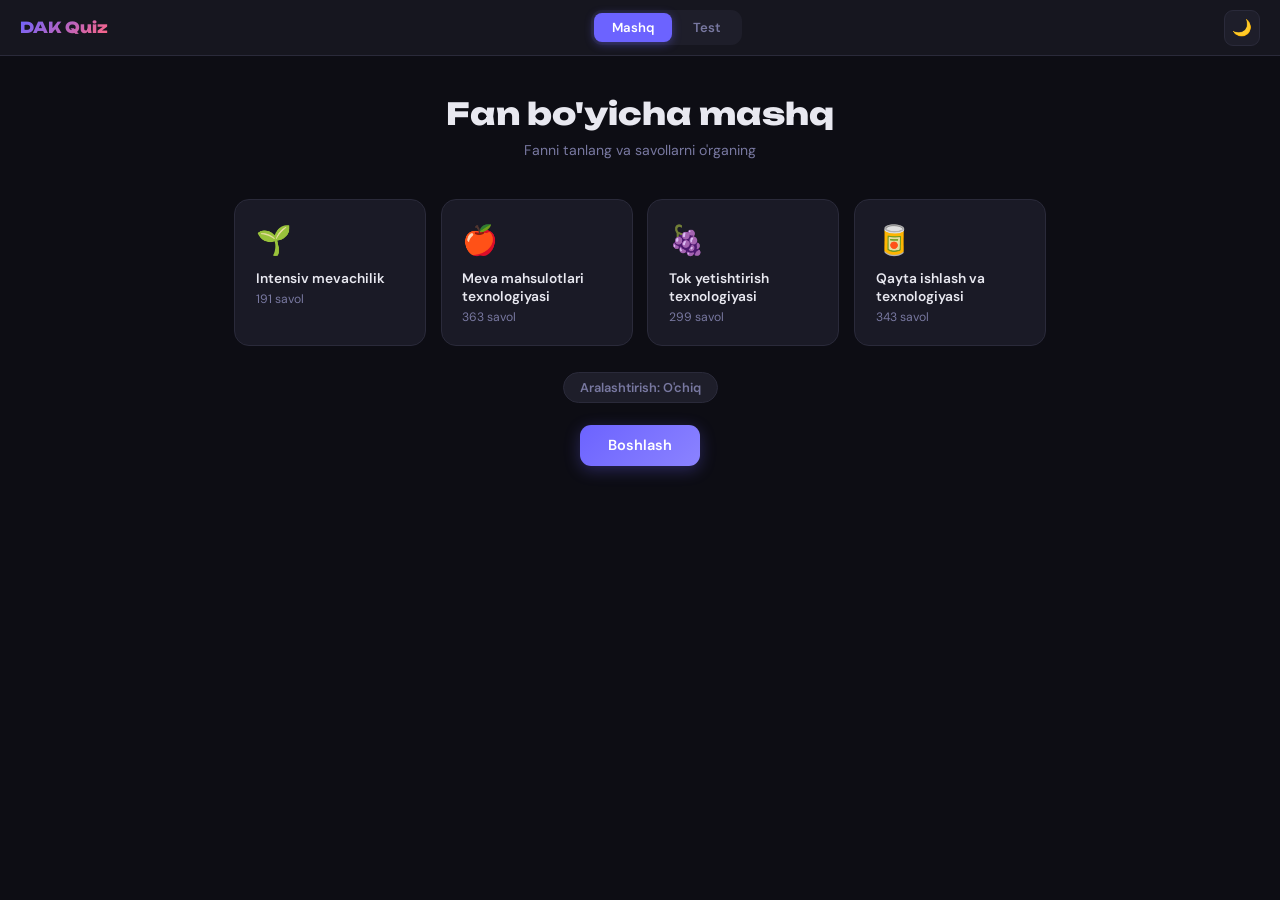
==== index.html @ ea9d5ee0 "rename to index.html" ====
<!DOCTYPE html>
<html lang="uz">
<head>
<meta charset="UTF-8">
<meta name="viewport" content="width=device-width, initial-scale=1.0">
<title>DAK Quiz</title>
<link href="https://fonts.googleapis.com/css2?family=Unbounded:wght@400;600;800&family=DM+Sans:wght@300;400;500;600&display=swap" rel="stylesheet">
<style>
:root{
  --bg:#0d0d14;--surface:#16161f;--s2:#1e1e2a;--brd:#2a2a3a;
  --acc:#6c63ff;--acc2:#ff6584;--grn:#22c55e;--red:#ef4444;
  --txt:#e8e8f0;--mut:#7878a0;--card:#1a1a26;--hov:#22223a;
}
.lm{
  --bg:#f4f4fb;--surface:#fff;--s2:#eeeef8;--brd:#d0d0e8;
  --acc:#5b52e8;--acc2:#e8506d;--grn:#16a34a;--red:#dc2626;
  --txt:#1a1a2e;--mut:#6060a0;--card:#fff;--hov:#ebebf8;
}
*,*::before,*::after{box-sizing:border-box;margin:0;padding:0}
body{font-family:'DM Sans',sans-serif;background:var(--bg);color:var(--txt);min-height:100vh;transition:background .3s,color .3s}
button{cursor:pointer;font-family:'DM Sans',sans-serif}

/* NAV */
.nav{position:fixed;top:0;left:0;right:0;z-index:100;height:56px;display:flex;align-items:center;justify-content:space-between;padding:0 1.25rem;background:var(--surface);border-bottom:1px solid var(--brd)}
.nav-brand{font-family:'Unbounded',sans-serif;font-weight:800;font-size:.95rem;background:linear-gradient(135deg,var(--acc),var(--acc2));-webkit-background-clip:text;-webkit-text-fill-color:transparent;background-clip:text}
.nav-left{display:flex;align-items:center;gap:.75rem}

/* Orqaga tugma */
.back-btn{width:36px;height:36px;border:1px solid var(--brd);border-radius:9px;background:var(--s2);color:var(--txt);font-size:1.1rem;display:flex;align-items:center;justify-content:center;transition:all .2s;flex-shrink:0}
.back-btn:hover{background:var(--hov);border-color:var(--acc);color:var(--acc)}
#back-btn[style*="none"]{display:none!important}

.nav-tabs{display:flex;gap:3px;background:var(--s2);border-radius:11px;padding:3px}
.nt{padding:6px 18px;border:none;border-radius:8px;font-size:.82rem;font-weight:600;background:transparent;color:var(--mut);transition:all .2s}
.nt.on{background:var(--acc);color:#fff;box-shadow:0 2px 10px rgba(108,99,255,.4)}
.nt:not(.on):hover{background:var(--hov);color:var(--txt)}
.tbtn{width:36px;height:36px;border:1px solid var(--brd);border-radius:9px;background:var(--s2);font-size:1rem;display:flex;align-items:center;justify-content:center;transition:all .2s;color:var(--txt)}
.tbtn:hover{background:var(--hov)}

/* PAGES */
.main{padding-top:56px}
.pg{display:none}
.pg.on{display:block}

/* WRAPPER */
.wrap{max-width:860px;margin:0 auto;padding:2.5rem 1.5rem}
.wrap-q{max-width:700px;margin:0 auto;padding:1.5rem}

/* HEADER */
.hdr{text-align:center;margin-bottom:2.5rem;animation:fadeUp .4s ease}
.hdr h1{font-family:'Unbounded',sans-serif;font-size:clamp(1.3rem,3.5vw,1.9rem);font-weight:800;margin-bottom:.55rem;line-height:1.2}
.hdr p{color:var(--mut);font-size:.88rem}

/* SUBJECT GRID */
.sgrid{display:grid;grid-template-columns:repeat(auto-fill,minmax(185px,1fr));gap:.9rem;margin-bottom:1.6rem}
.scard{background:var(--card);border:1.5px solid var(--brd);border-radius:15px;padding:1.3rem;text-align:left;transition:all .25s;position:relative;overflow:hidden}
.scard::before{content:'';position:absolute;top:0;left:0;right:0;height:3px;background:linear-gradient(90deg,var(--acc),var(--acc2));opacity:0;transition:opacity .25s}
.scard:hover{border-color:var(--acc);transform:translateY(-2px);box-shadow:0 6px 24px rgba(108,99,255,.14)}
.scard:hover::before,.scard.sel::before{opacity:1}
.scard.sel{border-color:var(--acc);background:var(--hov)}
.si{font-size:1.8rem;margin-bottom:.6rem}
.sn{font-weight:600;font-size:.86rem;margin-bottom:.25rem}
.sc{color:var(--mut);font-size:.76rem}

/* SHUFFLE */
.shuf-row{display:flex;justify-content:center;margin-bottom:1.4rem}
.shuf{display:flex;align-items:center;gap:.45rem;padding:6px 16px;border:1.5px solid var(--brd);border-radius:30px;background:var(--s2);font-size:.8rem;font-weight:600;color:var(--mut);transition:all .2s}
.shuf.on{border-color:var(--acc);color:var(--acc);background:rgba(108,99,255,.1)}
.shuf:hover{border-color:var(--acc);color:var(--acc)}

/* PROGRESS */
.qtop{display:flex;align-items:center;justify-content:space-between;margin-bottom:1.1rem;gap:.5rem}
.stag{font-size:.71rem;font-weight:700;letter-spacing:.04em;padding:3px 11px;border-radius:20px;background:var(--s2);color:var(--acc);border:1px solid var(--brd)}
.ptxt{color:var(--mut);font-size:.8rem;font-weight:500}
.pbar{height:5px;background:var(--s2);border-radius:3px;margin-bottom:1.4rem;overflow:hidden}
.pbar-f{height:100%;border-radius:3px;background:linear-gradient(90deg,var(--acc),var(--acc2));transition:width .4s cubic-bezier(.4,0,.2,1)}

/* QUESTION */
.qcard{background:var(--card);border:1px solid var(--brd);border-radius:16px;padding:1.6rem;margin-bottom:1rem;animation:fadeUp .3s ease}
.qnum{font-size:.7rem;font-weight:700;letter-spacing:.08em;text-transform:uppercase;color:var(--acc);margin-bottom:.55rem}
.qtxt{font-size:.97rem;font-weight:500;line-height:1.65;color:var(--txt)}

/* OPTIONS */
.opts{display:flex;flex-direction:column;gap:.55rem}
.opt{display:flex;align-items:flex-start;gap:.75rem;padding:.85rem 1rem;border:1.5px solid var(--brd);border-radius:12px;background:var(--s2);text-align:left;font-size:.88rem;color:var(--txt);line-height:1.5;transition:all .18s;width:100%}
.opt:hover:not(.done){border-color:var(--acc);background:var(--hov)}
.olet{min-width:25px;height:25px;border-radius:6px;background:var(--brd);color:var(--mut);font-size:.74rem;font-weight:700;display:flex;align-items:center;justify-content:center;flex-shrink:0;margin-top:1px;transition:all .18s}
.opt:hover:not(.done) .olet{background:var(--acc);color:#fff}
.opt.cor{border-color:var(--grn);background:rgba(34,197,94,.1)}
.opt.cor .olet{background:var(--grn);color:#fff}
.opt.wrn{border-color:var(--red);background:rgba(239,68,68,.08)}
.opt.wrn .olet{background:var(--red);color:#fff}
.opt.done{cursor:default}

/* FEEDBACK */
.fb{display:none;padding:.75rem 1rem;border-radius:10px;font-size:.85rem;font-weight:500;align-items:center;gap:.45rem;margin-top:.8rem;animation:fadeUp .3s ease}
.fb.show{display:flex}
.fb.cfb{background:rgba(34,197,94,.12);border:1px solid rgba(34,197,94,.3);color:var(--grn)}
.fb.wfb{background:rgba(239,68,68,.1);border:1px solid rgba(239,68,68,.25);color:var(--red)}

/* NAV BUTTONS (pastda) */
.nav-btns-bot{display:flex;gap:.5rem;justify-content:center;margin-top:1.1rem}
.nbtn{padding:9px 22px;border:1.5px solid var(--brd);border-radius:10px;background:var(--s2);color:var(--txt);font-size:.85rem;font-weight:600;transition:all .2s}
.nbtn:hover:not(:disabled){background:var(--hov);border-color:var(--acc);color:var(--acc)}
.nbtn:disabled{opacity:.35;cursor:not-allowed}
.nbtn.primary{background:linear-gradient(135deg,var(--acc),#8b83ff);color:#fff;border-color:transparent;box-shadow:0 3px 14px rgba(108,99,255,.3)}
.nbtn.primary:hover:not(:disabled){transform:translateY(-1px);box-shadow:0 5px 20px rgba(108,99,255,.4)}

/* BUTTONS */
.btn1{padding:11px 28px;border:none;border-radius:11px;background:linear-gradient(135deg,var(--acc),#8b83ff);color:#fff;font-size:.91rem;font-weight:600;transition:all .2s;box-shadow:0 4px 16px rgba(108,99,255,.3)}
.btn1:hover{transform:translateY(-2px);box-shadow:0 6px 24px rgba(108,99,255,.4)}
.btn2{padding:11px 24px;border:1.5px solid var(--brd);border-radius:11px;background:var(--s2);color:var(--txt);font-size:.91rem;font-weight:600;transition:all .2s}
.btn2:hover{border-color:var(--acc);color:var(--acc)}
.btnrow{display:flex;gap:.65rem;flex-wrap:wrap;justify-content:center}

/* SCORE */
.sscreen{max-width:460px;margin:0 auto;padding:2.5rem 1.5rem;text-align:center;animation:fadeUp .5s ease}
.scirc{width:145px;height:145px;border-radius:50%;background:conic-gradient(var(--acc) var(--pct,0%),var(--s2) 0);display:flex;align-items:center;justify-content:center;margin:0 auto 1.75rem;box-shadow:0 0 36px rgba(108,99,255,.22)}
.sci{width:118px;height:118px;border-radius:50%;background:var(--bg);display:flex;flex-direction:column;align-items:center;justify-content:center}
.snum{font-family:'Unbounded',sans-serif;font-size:1.75rem;font-weight:800}
.slbl{font-size:.68rem;color:var(--mut);margin-top:2px}
.stitle{font-family:'Unbounded',sans-serif;font-size:1.25rem;font-weight:800;margin-bottom:.45rem}
.ssub{color:var(--mut);margin-bottom:1.6rem;font-size:.9rem}
.chips{display:flex;gap:.6rem;flex-wrap:wrap;justify-content:center;margin-bottom:1.6rem}
.chip{padding:6px 14px;border-radius:30px;font-size:.8rem;font-weight:600;border:1px solid var(--brd);background:var(--s2)}
.chip.cg{border-color:rgba(34,197,94,.4);color:var(--grn);background:rgba(34,197,94,.1)}
.chip.cr{border-color:rgba(239,68,68,.4);color:var(--red);background:rgba(239,68,68,.1)}

/* TEST HOME */
.thome{text-align:center;padding:3rem 1.5rem;max-width:560px;margin:0 auto;animation:fadeUp .5s ease}
.ticon{font-size:3rem;margin-bottom:.9rem}
.thome h2{font-family:'Unbounded',sans-serif;font-size:1.4rem;font-weight:800;margin-bottom:.7rem}
.thome p{color:var(--mut);margin-bottom:2rem;line-height:1.7;font-size:.9rem}
.ticards{display:grid;grid-template-columns:repeat(3,1fr);gap:.9rem;margin-bottom:2.25rem}
.tic{background:var(--card);border:1px solid var(--brd);border-radius:13px;padding:1.1rem 1rem;text-align:center}
.ticn{font-family:'Unbounded',sans-serif;font-size:1.4rem;font-weight:800;color:var(--acc);margin-bottom:.2rem}
.ticl{font-size:.73rem;color:var(--mut)}

/* TEST HEADER */
.thead{display:flex;align-items:center;justify-content:space-between;flex-wrap:wrap;gap:.6rem;background:var(--card);border:1px solid var(--brd);border-radius:13px;padding:.85rem 1.25rem;margin-bottom:1rem}
.timer{font-family:'Unbounded',sans-serif;font-size:.95rem;font-weight:700;color:var(--txt)}
.timer.warn{color:var(--red);animation:pulse 1s infinite}
.tlive{font-weight:700;font-size:.84rem;padding:5px 12px;border-radius:20px;background:var(--s2);color:var(--acc);border:1px solid var(--brd)}

/* ANIM */
@keyframes fadeUp{from{opacity:0;transform:translateY(12px)}to{opacity:1;transform:translateY(0)}}
@keyframes pulse{0%,100%{opacity:1}50%{opacity:.5}}

/* RESPONSIVE */
@media(max-width:600px){
  .nav{padding:0 1rem}
  .nav-brand{font-size:.82rem}
  .nt{padding:5px 12px;font-size:.77rem}
  .wrap,.wrap-q{padding:1.25rem .9rem}
  .sgrid{grid-template-columns:1fr 1fr}
  .qcard{padding:1.1rem}
  .thead{padding:.7rem .9rem}
}
@media(max-width:360px){.sgrid{grid-template-columns:1fr}}
</style>
</head>
<body>

<nav class="nav">
  <div class="nav-left">
    <button class="back-btn" id="back-btn" style="display:none" onclick="goBack()">&#8592;</button>
    <div class="nav-brand">DAK Quiz</div>
  </div>
  <div class="nav-tabs">
    <button class="nt on" id="tab-demo" onclick="goTab('demo')">Mashq</button>
    <button class="nt" id="tab-test" onclick="goTab('test')">Test</button>
  </div>
  <button class="tbtn" id="tbtn" onclick="toggleTheme()">&#127769;</button>
</nav>

<!-- CONFIRM MODAL -->
<div id="conf-modal" style="display:none;position:fixed;inset:0;z-index:200;background:rgba(0,0,0,.55);backdrop-filter:blur(4px);align-items:center;justify-content:center">
  <div style="background:var(--surface);border:1px solid var(--brd);border-radius:18px;padding:2rem 1.75rem;max-width:360px;width:90%;text-align:center;animation:fadeUp .25s ease">
    <div style="font-size:2rem;margin-bottom:.75rem">&#9888;</div>
    <div style="font-weight:600;font-size:1rem;margin-bottom:.5rem">Testdan chiqasizmi?</div>
    <div style="color:var(--mut);font-size:.87rem;margin-bottom:1.5rem">Natija saqlanmaydi</div>
    <div style="display:flex;gap:.65rem;justify-content:center">
      <button onclick="confYes()" style="padding:9px 24px;border:none;border-radius:10px;background:var(--red);color:#fff;font-family:'DM Sans',sans-serif;font-weight:600;font-size:.9rem;cursor:pointer">Chiqish</button>
      <button onclick="confNo()" style="padding:9px 24px;border:1.5px solid var(--brd);border-radius:10px;background:var(--s2);color:var(--txt);font-family:'DM Sans',sans-serif;font-weight:600;font-size:.9rem;cursor:pointer">Bekor</button>
    </div>
  </div>
</div>

<main class="main">

<!-- DEMO -->
<div class="pg on" id="pg-demo">
  <div id="d-home">
    <div class="wrap">
      <div class="hdr">
        <h1>Fan bo'yicha mashq</h1>
        <p>Fanni tanlang va savollarni o'rganing</p>
      </div>
      <div class="sgrid" id="sgrid"></div>
      <div class="shuf-row">
        <button class="shuf" id="shuf-btn" onclick="toggleShuffle()">Aralashtirish: O'chiq</button>
      </div>
      <div style="text-align:center">
        <button class="btn1" id="d-start" onclick="startDemo()" disabled>Boshlash</button>
      </div>
    </div>
  </div>

  <div id="d-quiz" style="display:none">
    <div class="wrap-q">
      <div class="qtop">
        <span class="stag" id="d-stag">Fan</span>
        <span class="ptxt" id="d-ptxt">1 / 10</span>
      </div>
      <div class="pbar"><div class="pbar-f" id="d-pbar" style="width:0%"></div></div>
      <div class="qcard">
        <div class="qnum" id="d-qnum">SAVOL 1</div>
        <div class="qtxt" id="d-qtxt">Savol...</div>
      </div>
      <div class="opts" id="d-opts"></div>
      <div class="fb" id="d-fb"></div>
      <div class="nav-btns-bot">
        <button class="nbtn" id="d-prev" onclick="demoNav(-1)">&#8592; Oldingi</button>
        <button class="nbtn" id="d-next" onclick="demoNav(1)">Keyingi &#8594;</button>
      </div>
    </div>
  </div>

  <div id="d-score" style="display:none">
    <div class="sscreen">
      <div class="scirc" id="d-scirc"><div class="sci"><div class="snum" id="d-snum">-</div><div class="slbl">natija</div></div></div>
      <div class="stitle" id="d-semoji">Barakalla!</div>
      <div class="ssub" id="d-ssub">Test yakunlandi</div>
      <div class="chips">
        <div class="chip cg" id="d-cchr">0 to'g'ri</div>
        <div class="chip cr" id="d-wchr">0 xato</div>
        <div class="chip" id="d-tchr">0 savol</div>
      </div>
      <div class="btnrow">
        <button class="btn1" onclick="restartDemo()">Qayta boshlash</button>
        <button class="btn2" onclick="backToFans()">Fanlar</button>
      </div>
    </div>
  </div>
</div>

<!-- TEST -->
<div class="pg" id="pg-test">
  <div id="t-home">
    <div class="thome">
      <div class="ticon">&#127919;</div>
      <h2>Imtihon testi</h2>
      <p>4 ta fandan <strong>50 ta savol</strong> tasodifiy tanlanadi.<br>Vaqtingiz <strong>30 daqiqa</strong>. Oxirida natijangiz ko'rsatiladi.</p>
      <div class="ticards">
        <div class="tic"><div class="ticn">50</div><div class="ticl">Savol</div></div>
        <div class="tic"><div class="ticn">30</div><div class="ticl">Daqiqa</div></div>
        <div class="tic"><div class="ticn">4</div><div class="ticl">Fan</div></div>
      </div>
      <button class="btn1" onclick="startTest()">Testni boshlash</button>
    </div>
  </div>

  <div id="t-run" style="display:none">
    <div class="wrap-q">
      <div class="thead">
        <div class="timer" id="t-timer">30:00</div>
        <div class="ptxt" id="t-pinfo">Savol 1 / 50</div>
        <div class="tlive" id="t-live">0 / 0</div>
      </div>
      <div class="pbar"><div class="pbar-f" id="t-pbar" style="width:2%"></div></div>
      <div class="qcard">
        <div class="qnum" id="t-qnum">SAVOL 1</div>
        <div class="stag" id="t-stag" style="margin-bottom:.65rem;display:inline-block">Fan</div>
        <div class="qtxt" id="t-qtxt">Savol...</div>
      </div>
      <div class="opts" id="t-opts"></div>
      <div class="nav-btns-bot">
        <button class="nbtn" id="t-prev" onclick="testNav(-1)">&#8592; Oldingi</button>
        <button class="nbtn" id="t-next" onclick="testNav(1)">Keyingi &#8594;</button>
        <button class="nbtn primary" id="t-finish" style="display:none;margin-left:.5rem" onclick="finishTest()">Yakunlash &#10003;</button>
      </div>
    </div>
  </div>

  <div id="t-result" style="display:none">
    <div class="sscreen">
      <div class="scirc" id="t-scirc"><div class="sci"><div class="snum" id="t-snum">-</div><div class="slbl">natija</div></div></div>
      <div class="stitle" id="t-semoji">Test yakunlandi!</div>
      <div class="ssub" id="t-ssub">Natijangiz</div>
      <div class="chips">
        <div class="chip cg" id="t-cchr">0 to'g'ri</div>
        <div class="chip cr" id="t-wchr">0 xato</div>
        <div class="chip" id="t-schr">0 o'tkazilgan</div>
      </div>
      <div class="btnrow">
        <button class="btn1" onclick="restartTest()">Qayta boshlash</button>
        <button class="btn2" onclick="goTab('demo')">Mashq</button>
      </div>
    </div>
  </div>
</div>

</main>

<script>
const QD={"Intensiv mevachilik": [{"question": "Intensiv tipdagi ko’chatzorning ikkinchi dalasida bajariladigan ishlarni tartib bilan ko’rsating?", "options": ["Payvandust uchini kesish, kurtak o’stirish, shakl berish", "Kurtak payvandlash, shaklga solish, ulangan kurtak yuqorisidan kesish", "Ulangan kurtak yuqorsisidan kesish, payvandlash, shakl berish", "Shakl berish, qayta payvandlash, bog’lash"], "correct": "Payvandust uchini kesish, kurtak o’stirish, shakl berish", "source": "Intensiv mevachilik"}, {"question": "Pervenets Samarkanda olma navi ta’mi qanday?.", "options": ["Judayam shirin suvli", "Judayam tahir suvli", "O’rtacha suvli", "Kam  suvli"], "correct": "Judayam shirin suvli", "source": "Intensiv mevachilik"}, {"question": "Intensiv tipdagi meva o’simliklarini suvga kam talabi bo’yicha ko’rsating?", "options": ["Behi, o’rik, yong’oq", "olma, olcha, anor, bodom", "anor,zaytun, yong’oq", "qulupnay, smorodina, olxo’ri"], "correct": "Behi, o’rik, yong’oq", "source": "Intensiv mevachilik"}, {"question": "Suvni kam talab qiladigan Intensiv meva daraxtlari qaysilar?", "options": ["Behi, o’rik, yong’oq, anor, gilos, unabi", "olma, olcha, anor, bodom, malina, anjir, zaytun, yong’oq", "anor,zaytun, yong’oq, gilos, qulupnay, pekan", "qulupnay, smorodina, olxo’ri, olma, gilos, o’rik, bodom, pista"], "correct": "Behi, o’rik, yong’oq, anor, gilos, unabi", "source": "Intensiv mevachilik"}, {"question": "Urug’li meva ekinlariga misol ko’rsating?", "options": ["Olma, nok, behi", "Apelsin, mandarin", "Qaroli, shaftoli, o’rik", "Yong’oq, pekan, pista"], "correct": "Olma, nok, behi", "source": "Intensiv mevachilik"}, {"question": "Danakli mevalarga misol keltiring?", "options": ["O’rik,olxo’ri", "Shaftoli,anor", "Olxo’ri,do’lana", "Olma,anjir"], "correct": "O’rik,olxo’ri", "source": "Intensiv mevachilik"}, {"question": "Intensiv navlarini qachon kurtak payvand qilish mumkin?", "options": ["Avgust", "May", "Iyun", "Sentyabr"], "correct": "Avgust", "source": "Intensiv mevachilik"}, {"question": "O’zbekiston sharoitida olma uchun o’rta bo’yli payvandtag?", "options": ["Dusen olmasi", "Kavkaz olmasi", "Sibir olmasi", "Xitoy olmasi"], "correct": "Dusen olmasi", "source": "Intensiv mevachilik"}, {"question": "Urug’li meva ekinlariga misol ko’rsating?", "options": ["Olma, nok, behi", "Apelsin, mandarin", "Qaroli, shaftoli, o’rik", "Yong’oq, pekan, pista"], "correct": "Olma, nok, behi", "source": "Intensiv mevachilik"}, {"question": "O’rta bo’yli intensiv tipdagi payvandtaglarni ko’rsating?", "options": ["MM 106, MM102", "Sivers olmasi", "Qizil olma", "M 9, M26"], "correct": "MM 106, MM102", "source": "Intensiv mevachilik"}, {"question": "Intensiv tipdagi olmani past bo’yli payvantaglarini ko’rsating?", "options": ["M9, M26, M27", "Qizil olma", "MM 106, MM102, MM 104", "Sivers olmasi"], "correct": "M9, M26, M27", "source": "Intensiv mevachilik"}, {"question": "Meva o’simliklarini intensiv navlarini kurtak payvand qilish uchun qulay muddatni ko’rsating?", "options": ["Avgust", "May", "Iyun", "Sentyabr"], "correct": "Avgust", "source": "Intensiv mevachilik"}, {"question": "O’zbekiston sharoitida olma uchun qaysi xili vegatetiv usulda ko’paytirilib o’rta bo’yli payvandtag sifatida qo’llaniladi?", "options": ["Dusen olmasi", "Kavkaz olmasi", "Sibir olmasi", "Xitoy olmasi"], "correct": "Dusen olmasi", "source": "Intensiv mevachilik"}, {"question": "Ko’chatzorda GOST bo’yicha olmani kuchli o’sadigan payvandtaglarda yetishtiriladigan ko’chatlarni tanasini balandligi qancha bo’lishi kerak? (sm)", "options": ["60-80", "40-60", "30-50", "70-90"], "correct": "60-80", "source": "Intensiv mevachilik"}, {"question": "Ko’chatzorda GOST bo’yicha olmani pakana o’sadigan payvandtaglarda yetishtiriladigan ko’chatlarni tanasini balandligi qancha bo’lishi kerak? (sm)", "options": ["40-50", "70-80", "50-60", "35-40"], "correct": "40-50", "source": "Intensiv mevachilik"}, {"question": "Ko’chatzorda kurtaklar payvand vaqtida payvandtagga qanday o’rnatiladi?", "options": ["«T» kesigiga", "«P» kesigiga", "«M» kesigiga", "«S» kesigiga"], "correct": "«T» kesigiga", "source": "Intensiv mevachilik"}, {"question": "Ko’chatzorni sug’orish normasini ko’rsating? (m3)", "options": ["350-500", "800-1000", "700-900", "1200-1500"], "correct": "350-500", "source": "Intensiv mevachilik"}, {"question": "Bo’z tuproqlarda ko’chatzor necha marotaba sug’oriladi?", "options": ["10-12 marta", "4-5 marta", "7-10 marta", "5-8 marta"], "correct": "10-12 marta", "source": "Intensiv mevachilik"}, {"question": "Ko’chatzorda qalamchalar yaxshi ildizlanishi uchun qanday o’stiruvchi modda qo’llaniladi?", "options": ["indolilmoy kislotasi", "Gibbeksid", "indolil uksus kislotasi", "Gibberellin"], "correct": "indolilmoy kislotasi", "source": "Intensiv mevachilik"}, {"question": "Mevali o’simliklarning umumiy gulidan necha foizi yaxshi changlanib saqlanib qolsa mo’l hosil olish mumkin?", "options": ["20-25", "10-15", "5-7", "3-5"], "correct": "20-25", "source": "Intensiv mevachilik"}, {"question": "Ko’chatzorni shag’al toshli yerlarda necha marotabagacha sug’orish kerak?", "options": ["17-18 marta", "9-10 marta", "12-13 marta", "6-8 marta"], "correct": "17-18 marta", "source": "Intensiv mevachilik"}, {"question": "Qalamcha payvand qilish muddatini ko’rsating?", "options": ["Bahorda", "Qishda", "Yozda", "Kuzda"], "correct": "Bahorda", "source": "Intensiv mevachilik"}, {"question": "Ko’chat o’tkazish taxtasining uzunligi qancha bo’lishi kerak?", "options": ["1,5-2,0 m", "2-3 m", "5-3 m", "3-4 m"], "correct": "1,5-2,0 m", "source": "Intensiv mevachilik"}, {"question": "Ko’chat o’tkaziladigan chuqurlarning kengligi qancha bo’lishi kerak?", "options": ["50-60 sm", "60-80 sm", "80-90 sm", "20-30 sm"], "correct": "50-60 sm", "source": "Intensiv mevachilik"}, {"question": "4 x1,5 m sxemada ekilgan intensiv bog’ga 1 gektar maydonga necha tup ko’chat joylashadi?", "options": ["1666 ta", "1500 ta", "1250 ta", "1800 ta"], "correct": "1666 ta", "source": "Intensiv mevachilik"}, {"question": "Bog’da meva ko’chatlarini joylashtirishning eng ko’p tarqalgan usuli?", "options": ["to’g’ri burchakli to’rtburchak usuli", "shaxmat usuli", "Kontur  usuli", "kvadratlab usuli"], "correct": "to’g’ri burchakli to’rtburchak usuli", "source": "Intensiv mevachilik"}, {"question": "Ko’chat o’tkaziladigan chuqurlarning kengligi?", "options": ["50-60 sm", "60-80 sm", "80-90 sm", "20-30 sm"], "correct": "50-60 sm", "source": "Intensiv mevachilik"}, {"question": "Meva ekinlarida shox shabbalarining yoki uning ayrim qismlarini strukturali o’xshashligi qanday ataladi?", "options": ["Qutublilik", "Yaruslik", "Morfologik parallelism", "Tsiklik almashinish"], "correct": "Qutublilik", "source": "Intensiv mevachilik"}, {"question": "Eng kalta meva shoxchasi qanday aytiladi?", "options": ["halqali shoxcha", "nayzasimon shoxcha", "ingichka shoxcha", "to’p meva shoxcha"], "correct": "halqali shoxcha", "source": "Intensiv mevachilik"}, {"question": "Meva daraxtlari shoxlarining tiplari qanday bo’ladi?", "options": ["O’suv va hosil", "O’suv shoxlar", "To’p shoxlar", "Hosil shoxlar"], "correct": "O’suv va hosil", "source": "Intensiv mevachilik"}, {"question": "Qaysi novdalarda hosil kurtaklari bo’lmaydi?", "options": ["o’suvchi novdalar", "to’p meva shoxchalar", "regenerativ novdalar", "konkurent novdalar"], "correct": "o’suvchi novdalar", "source": "Intensiv mevachilik"}, {"question": "Meva ekinlari mevasi qanday qismlardan tashkil topgan?", "options": ["Meva qati (perikarp) va urug’dan", "Urug’ va meva po’stidan", "Urug’dan", "Meva eti va po’stdan"], "correct": "Meva qati (perikarp) va urug’dan", "source": "Intensiv mevachilik"}, {"question": "Eng erta gullaydigan meva ekini qaysisi?", "options": ["Bodom", "Qaroli", "Anjir", "Anor"], "correct": "Bodom", "source": "Intensiv mevachilik"}, {"question": "Intensiv bog’barpo qilishda eng yaxshi o’tmishdosh ekinlar qaysi hisoblanadi?", "options": ["Ko’p yillik dukkaklilar", "Sabzavotlar", "Bir yillik dukkaklilar", "Barcha javoblar to’g’ri"], "correct": "Ko’p yillik dukkaklilar", "source": "Intensiv mevachilik"}, {"question": "Qanday tuproqlar intensiv meva bog’i barpo qilish uchun yaroqsiz hisoblanadi ?", "options": ["Sho’rxok, botqoq tuproqlar", "Bo’z tuproqlar", "O’tloq botqoq tuproqlar", "Toshloq tuproqlar"], "correct": "Sho’rxok, botqoq tuproqlar", "source": "Intensiv mevachilik"}, {"question": "Intensiv meva bog’lari kvartallari o’rtasidagi yo’laklarning eni qancha bolishi kerak ?", "options": ["3-5 m", "1,5-2 m", "8-10 m", "14-16 m"], "correct": "3-5 m", "source": "Intensiv mevachilik"}, {"question": "Hosilga kirgan meva bog’larida azot va fosforning normasini 2 barobarga oshirish (N-240, P2O5-120 kg/ga) faol ildizlarning paydo bo’lishini qanchaga oshiradi?", "options": ["1,5 barobarga", "1,7 barobarga", "2,0 barobarga", "2,3 barobarga"], "correct": "1,5 barobarga", "source": "Intensiv mevachilik"}, {"question": "Palmeta shakl berish usuli qaysi meva daraxtida qo’llaniladi?", "options": ["olma", "Gilos", "Shaftoli", "o’rik"], "correct": "olma", "source": "Intensiv mevachilik"}, {"question": "Meva ekinlari hosili necha marta va qachon chamalanadi?", "options": ["2-marta – gullash   paytida va  g’o’ra paytida", "1 - marta gullash paytida", "2 marta – hosil shoxida shakllangan meva kurtagida va gullashida", "3 marta – kurtagiga, guliga va mevasiga qarab"], "correct": "2-marta – gullash   paytida va  g’o’ra paytida", "source": "Intensiv mevachilik"}, {"question": "Behi navlarini aniqlang?", "options": ["Aromatnaya, Izobilnaya, Samarkandskaya krupnoplodnaya", "Vosxod, Drogana jeltaya", "Lyubskaya 15, Samarkandskaya, Podbelskaya", "Desertny, Achchiq-dona, Qazoqi"], "correct": "Aromatnaya, Izobilnaya, Samarkandskaya krupnoplodnaya", "source": "Intensiv mevachilik"}, {"question": "Meva ekinlari payvantaglarini kovlab olishning eng qulay muddatini ko’rsating?", "options": ["Kuzda", "Vegetasiya davri oxirida", "Bahorda", "Yozda"], "correct": "Kuzda", "source": "Intensiv mevachilik"}, {"question": "Urug’ko’chatlar kovlab olingandan so’ng qancha balandlikda kesiladi?", "options": ["10- 15 sm", "40-50 sm", "60-70 sm", "25-30 sm"], "correct": "10- 15 sm", "source": "Intensiv mevachilik"}, {"question": "Urug’li meva ekinlarida kurtak payvandlarning tutganligi qancha kundan so’ng aniqlanadi?", "options": ["5-6 kundan so’ng", "7-8 kundan so’ng", "9-10 kundan so’ng", "12-15 kundan so’ng"], "correct": "5-6 kundan so’ng", "source": "Intensiv mevachilik"}, {"question": "Ko’chatzorga payvand qilingan ko’chatlarni ekish bilan ko’chat yetishtirish necha yilga cho’ziladi?", "options": ["2 yilga", "3 yilga", "4 yilga", "5 yilga"], "correct": "2 yilga", "source": "Intensiv mevachilik"}, {"question": "M9 payvand tagiga ulangan olma navlari ko’chati o’tkazilgandan so’ng nechanchi yili hosil beradi?", "options": ["2 yili", "5 yili", "4 yili", "6 yili"], "correct": "2 yili", "source": "Intensiv mevachilik"}, {"question": "Intensiv bog’lar to’liq hosilga kirganda qancha hosil olinadi?", "options": ["30-40 t", "10-15 t", "5-6 t", "10-12 t"], "correct": "30-40 t", "source": "Intensiv mevachilik"}, {"question": "Intensiv bog’lardagi daraxtlar to’liq hosilga kirganda bir daraxtdan necha kg hosil olinadi?", "options": ["15-20 kg", "5-6 kg", "5-10 kg", "40-50 kg"], "correct": "15-20 kg", "source": "Intensiv mevachilik"}, {"question": "Intensiv bog’larning mevasining sifati yuqori bo’lishining sababini ko’rsating?", "options": ["tanasiga yorug’lik tushishi, havo aylanishi yaxshi bo’lganligi", "havo aylanishi yaxshi bo’lganligi,ko’chat sonining ko’pligi", "havo aylanishi yaxshi bo’lganligi,sug’orish tizimi", "havo aylanishi yaxshi bo’lganligi,o’g’itlar  ta’siri"], "correct": "tanasiga yorug’lik tushishi, havo aylanishi yaxshi bo’lganligi", "source": "Intensiv mevachilik"}, {"question": "Yangi ekilgan ko’chatlarni dastlabki davrida nima bilan ta’minlashga katta e’tibor berish zarur?", "options": ["suv bilan ta’minlashga", "azot  bilan ta’minlashga", "fosfor bilan ta’minlashga", "kaliy bilan ta’minlashga"], "correct": "suv bilan ta’minlashga", "source": "Intensiv mevachilik"}, {"question": "MM–106 payvandtagga ulangan o’rta o’suvchi olma ko’chatlari uchun o’tqazish sxemasi?", "options": ["6 x 4 m, 6 x 5 m", "6 x 2 m, 6 x 3 m", "5 x 4 m, 6 x 6 m", "7x 5 m, 7x 6 m"], "correct": "6 x 4 m, 6 x 5 m", "source": "Intensiv mevachilik"}, {"question": "MM–106 payvandtagga ulangan o’rta o’suvchi nok ko’chatlari uchun o’tqazish sxemasi?", "options": ["5 x 3 m, 5 x 4 m", "3 x 3 m, 4 x 4 m", "5 x 4 m, 6 x 4 m", "6 x 4 m, 5 x 5 m"], "correct": "5 x 3 m, 5 x 4 m", "source": "Intensiv mevachilik"}, {"question": "Intensiv bog’larda hosilning salmog’i ko’proq nimaga bog’liq?", "options": ["Maydondagi  ko’chat soniga", "Maydondagi qator orasiga", "Tuproq mexanik tarkibiga", "Maydondagi  ko’chat naviga"], "correct": "Maydondagi  ko’chat soniga", "source": "Intensiv mevachilik"}, {"question": "Hosilni sifatiga ta’sir qiluvchi asosiy tashqi factor?", "options": ["Yorug’lik", "Urug’lik", "Mikroelementlar", "Agrotexnika"], "correct": "Yorug’lik", "source": "Intensiv mevachilik"}, {"question": "CHuqurga ko’chat ekishdan oldin qancha fosforli o’g’iti solinadi?.", "options": ["350–400 g", "600-700 g", "1200-1300 g", "1500-2000 g"], "correct": "350–400 g", "source": "Intensiv mevachilik"}, {"question": "CHuqurga ko’chat ekishdan oldin qancha kaliy o’g’iti solinadi?.", "options": ["30–40 g", "7 0-100 g", "150-200 g", "200-300 g"], "correct": "30–40 g", "source": "Intensiv mevachilik"}, {"question": "CHuqurga ko’chat ekishdan oldin qancha chirigan go’ng solinadi?", "options": ["8–10 kg", "20-30 kg", "15-20 kg", "3-5 kg"], "correct": "8–10 kg", "source": "Intensiv mevachilik"}, {"question": "Ko’chatni ekishdan oldin ildizi nimaga botirib ekiladi?", "options": ["shatmoqqa (yangi mol go’ngi tuproq bilan 1:1 nisbatda qaymoqsimon qilib tayyorlanadi)", "Suvga", "maxsus suyiqlikka", "Biostimulyatorga"], "correct": "shatmoqqa (yangi mol go’ngi tuproq bilan 1:1 nisbatda qaymoqsimon qilib tayyorlanadi)", "source": "Intensiv mevachilik"}, {"question": "Ko’chatning ildiz payvand qilingan joyi tuproqdan necha sm yuqorida bo’lishi kerak?.", "options": ["4–5 sm", "10-15 sm", "8-12 sm", "15-20 sm"], "correct": "4–5 sm", "source": "Intensiv mevachilik"}, {"question": "Ekilgan ko’chatlar vegetatsiya davrida atroflari nega yumshatib turiladi?.", "options": ["qatqaloq bo’lib qolmasligi uchun", "zararkunandalarni yo’qatish uchun", "kasalliklarga qarshi", "tez o’sishi uchun"], "correct": "qatqaloq bo’lib qolmasligi uchun", "source": "Intensiv mevachilik"}, {"question": "Ekilgan ko’chatlar vegetatsiya davrida tuproq sharoitiga qarab o’rtacha necha marta sug’oriladi?.", "options": ["10–12 martadan 16–20 martagacha", "6–10 martadan 14–15 martagacha", "8–10 martadan 15–16 martagacha", "14–15 martadan 18–19 martagacha"], "correct": "10–12 martadan 16–20 martagacha", "source": "Intensiv mevachilik"}, {"question": "Ekilgan ko’chatlar vegetatsiya davrida har sug’orishdan so’ng qanday agrotexnik tadbir o’tkaziladi?.", "options": ["tuproq kultivatsiya qilinadi", "tuproq baranalanadi", "s ug’orish egatlari olinadi", "ma’danli o’g’it beriladi"], "correct": "tuproq kultivatsiya qilinadi", "source": "Intensiv mevachilik"}, {"question": "Pervenets Samarkanda olma navi pishish muddatiga ko’ra qaysi guruhga mansub?.", "options": ["ertapishar", "o’rtapishar", "Kechpishar", "qishgi nav"], "correct": "ertapishar", "source": "Intensiv mevachilik"}, {"question": "Ekilgan ko’chatlarni sxemasiga qarab temir beton ustunlar sarfi…?", "options": ["qator orasi 3 m bo’lsa, 429 dona, 3,5 m – 370 dona, 4 m bo’lganda – 325 dona", "qator orasi 3 m bo’lsa, 440 dona, 3,5 m – 360 dona, 4 m bo’lganda – 325 dona", "qator orasi 3 m bo’lsa, 429 dona, 3,5 m – 380 dona, 4 m bo’lganda – 225 dona", "qator orasi 3 m bo’lsa, 450 dona, 3,5 m – 380 dona, 4 m bo’lganda – 225 dona"], "correct": "qator orasi 3 m bo’lsa, 429 dona, 3,5 m – 370 dona, 4 m bo’lganda – 325 dona", "source": "Intensiv mevachilik"}, {"question": "Yosh ekilgan ko’chatlar yaxshi rivojlanib o’sishi uchun birinchi marta qachon har bir ko’chat atrofiga 100–120 g. dan azotli o’g’it solinadi?.", "options": ["aprel oyining ikkinchi yarmida", "mart oyining ikkinchi yarmida", "may oyining yarmida", "aprel oyining boshida"], "correct": "aprel oyining ikkinchi yarmida", "source": "Intensiv mevachilik"}, {"question": "Yosh ekilgan ko’chatlar yaxshi rivojlanib, o’sishi uchun ikkinchi marta qachon har bir ko’chat atrofiga 100–120 g. dan azotli o’g’it solinadi?.", "options": ["iyun oyida", "may oyida", "may oyi boshida", "iyul oyida"], "correct": "iyun oyida", "source": "Intensiv mevachilik"}, {"question": "Tomchilatib sug’orish sistemasi mavjud bo’lgan bog’larda barcha mineral ozuqalarni qaysi usulda berish maqsadga muvofiqdir?", "options": ["suv orqali tomchilatib berish", "suv orqali egatlab berish", "tuproqqa solish orqali berish", "suv orqali yomg’irlatib  berish"], "correct": "suv orqali tomchilatib berish", "source": "Intensiv mevachilik"}, {"question": "Ko’chatlarning o’g’itni o’zlashtirish samaradorligi qaysi usulda berilganda yaxshi bo’ladi?.", "options": ["suv orqali topchilatib berilganda", "suv orqali yomg’irlatib berilganda", "suv orqali egatlab berilganda", "tuproq orqali berilganda"], "correct": "suv orqali topchilatib berilganda", "source": "Intensiv mevachilik"}, {"question": "Yosh pakana payvandtagli bog’lar orasiga birinchi yili qanday ekinlar ekiladi?", "options": ["sabzavot, poliz, kartoshka ekinlari", "poliz, kartoshka ekinlari", "Sabzavot va dukkakli ekinlar", "sabzavot, poliz, moyli ekinlar"], "correct": "sabzavot, poliz, kartoshka ekinlari", "source": "Intensiv mevachilik"}, {"question": "Birinchi yili yosh ko’chatlar qishga yaxshi tayyorlanishi bois qaysi davrdan boshlab sug’orish tavsiya etilmaydi?.", "options": ["sentyabr oyining ikkinchi yarmidan", "sentyabr oyining birinchi yarmidan", "sentyabr oyining oxiridan", "Oktyabr oyining birinchi yarmidan"], "correct": "sentyabr oyining ikkinchi yarmidan", "source": "Intensiv mevachilik"}, {"question": "Qaysi muddatlarda ko’chatlarning qator orasi chopilib, yumshatiladi, begona o’tlardan tozalanadi?.", "options": ["oktyabr-noyabr oylarida", "noyabr – dekabr oylarida", "sentyabr-oktyabr oylarida", "avgust-sentyabr oylarida"], "correct": "oktyabr-noyabr oylarida", "source": "Intensiv mevachilik"}, {"question": "Stark erlist olma navi respublikamizga qayerdan kirib kelgan?.", "options": ["AQSHdan kirib kelgan", "Kanadadan kirib kelgan", "Angliyadan kirib kelgan", "Vengeriyadan kirib kelgan"], "correct": "AQSHdan kirib kelgan", "source": "Intensiv mevachilik"}, {"question": "Stark erlist olma navi pishish muddatiga ko’ra qaysi guruhga mansub?.", "options": ["ertapishar", "o’rtapishar", "kechpishar", "qishgi nav"], "correct": "ertapishar", "source": "Intensiv mevachilik"}, {"question": "Borovinka Tashkentskaya olma navi pishish muddatiga ko’ra qaysi guruhga mansub?.", "options": ["ertapishar", "o’rtapishar", "Kechpishar", "qishgi nav"], "correct": "ertapishar", "source": "Intensiv mevachilik"}, {"question": "Kuzgi olma navlarini ko’rsating...?", "options": ["Parmen zimniy zolotoy,Golden Delishes", "Borovinka Tashkentskaya, Stark erlist", "Stark erlist,Renet Simirenko", "King devid, Pervenets Samarkanda"], "correct": "Parmen zimniy zolotoy,Golden Delishes", "source": "Intensiv mevachilik"}, {"question": "Parmen zimniy zolotoy navi qaysi mevaning navi?.", "options": ["Kuzgi olmaning", "Yozgi olmaning", "Kuzgi nokning", "Kuzgi behining"], "correct": "Kuzgi olmaning", "source": "Intensiv mevachilik"}, {"question": "Parmen zimniy zolotoy navi olmasining ko’rinishi...?", "options": ["dumaloq sal cho’ziqroq, sarg’ish oltin rangga ega", "sarg’ish oltin rangga ega", "dumaloq sal cho’ziqroq", "Konussmon qizil"], "correct": "dumaloq sal cho’ziqroq, sarg’ish oltin rangga ega", "source": "Intensiv mevachilik"}, {"question": "Parmen zimniy zolotoy navi olmasining o’rtacha vazni qancha?.", "options": ["90-120 g", "80-100 g", "100-150 g", "200-220 g"], "correct": "90-120 g", "source": "Intensiv mevachilik"}, {"question": "Golden Delishes navi olmasining o’rtacha vazni qancha?.", "options": ["130-150 g", "180-250 g", "230-300 g", "150-200 g"], "correct": "130-150 g", "source": "Intensiv mevachilik"}, {"question": "Golden Delishes navi olmasining ko’rinishi...?", "options": ["konussimon dumaloq shaklda", "konussimon cho’ziq shaklda", "konussimon qisqa shaklda", "konussimon uzunchoq shaklda"], "correct": "konussimon dumaloq shaklda", "source": "Intensiv mevachilik"}, {"question": "Golden Delishes navi olmasining ko’rinishi...?", "options": ["sarg’ish oltin rangda", "sarg’ish  qizil rangda", "sarg’ish yashil rangda", "qizil oltin rangda"], "correct": "sarg’ish oltin rangda", "source": "Intensiv mevachilik"}, {"question": "O’zbekistonda ishlab chiqarishda keng qo’llaniladigan qishki olma navi...?", "options": ["Renet Simirenko", "Gold spur", "Golden Delishes", "Nafis"], "correct": "Renet Simirenko", "source": "Intensiv mevachilik"}, {"question": "Olmaning Nafis navi qaysi o’zbek olimi tomonidan yaratilgan?.", "options": ["A.X.Xamroxodjaev tomonidan", "M.Mirzayev tomonidan", "A.Mahmudov", "O.Qodirxo’jayev"], "correct": "A.X.Xamroxodjaev tomonidan", "source": "Intensiv mevachilik"}, {"question": "Gorizontal novdalardan hosil bo’lgan novdalar necha sm uzunlikka yetganda ularni nam tuproq bilan 10–12 sm qalinligida qo’lda qumlanadi?.", "options": ["20–25 sm uzunlikka yetganda", "25–35 sm uzunlikka yetganda", "40–45 sm uzunlikka yetganda", "50–55 sm uzunlikka yetganda"], "correct": "20–25 sm uzunlikka yetganda", "source": "Intensiv mevachilik"}, {"question": "Novdalar gorizontal ko’paytirilganda yoz davomida (o’sish jarayonida) yana necha marta qumlab ko’miladi?.", "options": ["ikki-uch marotaba", "bir-ikki marotaba", "uch-to’rt marotaba", "besh-olti marotaba"], "correct": "ikki-uch marotaba", "source": "Intensiv mevachilik"}, {"question": "Novdalar gorizontal ko’paytirilganda marzalar balandligi necha sm.ni tashkil qiladi?.", "options": ["25–30 sm ni", "35–40 sm ni", "30–35 sm ni", "45–50 sm ni"], "correct": "25–30 sm ni", "source": "Intensiv mevachilik"}, {"question": "Novdalar gorizontal ko’paytirilganda kuzda ona tuplarining qumlangan tuproqlari tushirilib, novdalarning atrofi ochiladi va ildiz otgan novdalarni asosiy gorizontal novdadan necha sm.qoldirib kesiladi?.", "options": ["1–1,5 sm", "2–2,5 sm", "3–3,5 sm", "4–4,5 sm"], "correct": "1–1,5 sm", "source": "Intensiv mevachilik"}, {"question": "Kurtak payvand necha usulda qilinadi?.", "options": ["3 usulda", "4 usulda", "5 usulda", "6 usulda"], "correct": "3 usulda", "source": "Intensiv mevachilik"}, {"question": "Kurtak payvand qilish usullarini ko’rsating…?", "options": ["yog’ochligi bilan, yog’ochsizlik va naychasi bilan", "yog’ochligi bilan va naychasi bilan", "yog’ochsizlik va naychasi bilan", "yog’ochligi va yog’ochsizlik bilan"], "correct": "yog’ochligi bilan, yog’ochsizlik va naychasi bilan", "source": "Intensiv mevachilik"}, {"question": "Olma uchun eng yaxshi payvandtag …?", "options": ["Mahalliy sivers yovvoyi olmasi", "Mahalliy o’rmon yovvoyi olmasi", "Mahalliy tog’ olmasi", "Mahalliy yovvoyi behi"], "correct": "Mahalliy sivers yovvoyi olmasi", "source": "Intensiv mevachilik"}, {"question": "Oddiy qalamcha payvand qilishda nimaga e’tibor berish kerak?", "options": ["Payvandtag va payvandust bir xil yo’g’onlikda bo’lishi kerak", "Payvandtag va payvandust har xil yo’g’onlikda bo’lishi mumkin", "Payvandtag va payvandust bir xil yo’g’onlikda bo’lishi shart emas", "Payvandtag va payvandust navdasi yetilgan bo’lishi kerak"], "correct": "Payvandtag va payvandust bir xil yo’g’onlikda bo’lishi kerak", "source": "Intensiv mevachilik"}, {"question": "Qalamcha payvandda nimaga e’tibor berish kerak?", "options": ["payvandustning kambiy qatlami payvandtagining kambiy qatlamiga tegib turishi lozim", "payvandustning yog’och qatlami payvandtagining kambiy qatlamiga tegib turishi lozim", "payvandustning yog’och qatlami payvandtagining yog’och qatlamiga tegib turishi lozim", "payvandustning kambiy qatlami payvandtagining yog’och qatlamiga tegib turishi lozim"], "correct": "payvandustning kambiy qatlami payvandtagining kambiy qatlamiga tegib turishi lozim", "source": "Intensiv mevachilik"}, {"question": "Ko’chatlarni kovlab olish uchun tayyor ekanligi ularning qaysi belgilariga qarab aniqlanadi?.", "options": ["uchki barglariga qarab", "pastki barglariga qarab", "uchki shoxlariga qarab", "Yon shoxlariga qarab"], "correct": "uchki barglariga qarab", "source": "Intensiv mevachilik"}, {"question": "Intensiv bog’da qator oralariga nurlarni qaytaruvchi mato qo’yishning qanday afzalligi bor?.", "options": ["mevalar rangi  yaxshi bo’ladi", "mevalar kata bo’ladi", "mevalar ko’p bo’ladi", "mevalar mazasi yaxshi bo’ladi"], "correct": "mevalar rangi  yaxshi bo’ladi", "source": "Intensiv mevachilik"}, {"question": "Intensiv bog’da mulchalashdan maqsad…?", "options": ["tuproq unumdorligini oshirish", "tuproq donodorligini oshirish", "tuproq hajm massasini oshirish", "tuproq zichligini oshirish"], "correct": "tuproq unumdorligini oshirish", "source": "Intensiv mevachilik"}, {"question": "Mulchalash muddatini ko’rsating?", "options": ["bahorda, o’tqazilgan daraxtlar tanasi atrofiga 70–80 sm kenglikda, 10–15 sm qalinlikda quruq xashakdan yoki somondan mulcha yopiladi", "kuzda, o’tqazilgan daraxtlar tanasi atrofiga 70–80 sm kenglikda, 10–15 sm qalinlikda quruq xashakdan yoki somondan mulcha yopiladi.", "yozda, o’tqazilgan daraxtlar tanasi atrofiga 70–80 sm kenglikda, 10–15 sm qalinlikda quruq xashakdan yoki somondan mulcha yopiladi.", "qishda, o’tqazilgan daraxtlar tanasi atrofiga 70–80 sm kenglikda, 10–15 sm qalinlikda quruq xashakdan yoki somondan mulcha yopiladi."], "correct": "bahorda, o’tqazilgan daraxtlar tanasi atrofiga 70–80 sm kenglikda, 10–15 sm qalinlikda quruq xashakdan yoki somondan mulcha yopiladi", "source": "Intensiv mevachilik"}, {"question": "Intensiv bog’da mulchalashning ahamiyati...?", "options": ["tuproq namini saqlaydi, ko’chatlarning tutishi uchun qulay sharoit yaratadi", "tuproq  g’ovakligini saqlaydi, qulay sharoit yaratadi", "tuproq namini saqlaydi, o’g’itlardan foydalanishda qulay sharoit yaratadi", "o’g’itlardan foydalanishda qulay sharoit yaratadi"], "correct": "tuproq namini saqlaydi, ko’chatlarning tutishi uchun qulay sharoit yaratadi", "source": "Intensiv mevachilik"}, {"question": "Intensiv bog’da mulchalashning ahamiyati...?", "options": ["tuproqni qurib qolishidan saqlaydi va natijada suv yerga chuqurroq singadi.", "tuproqni mexanik tarkibini yaxshilaydi", "tuproqni qurib qolishidan saqlaydi va natijada suv yerga singmaydi", "tuproqni saqlaydi va natijada mikroorganizmlar ko’payadi"], "correct": "tuproqni qurib qolishidan saqlaydi va natijada suv yerga chuqurroq singadi.", "source": "Intensiv mevachilik"}, {"question": "Intensiv bog’da mulchalashning ahamiyati...?", "options": ["begona o’tlarni o’stirmaydi, chirib ketib, tuproqni organik moddalarga boyitadi", "tuproqni organik moddalarga boyitadi.", "begona o’tlarni o’stirmaydi,tuproq hajm massasini oshiradi.", "tuproqni solishtirma massasini oshiradi va  organik moddalarga boyitadi."], "correct": "begona o’tlarni o’stirmaydi, chirib ketib, tuproqni organik moddalarga boyitadi", "source": "Intensiv mevachilik"}, {"question": "Novda bu...?", "options": ["shu yil o’sishni boshlagan va bir yoshga to’lmagan o’simta", "o’sishni boshlagan va bir yoshga to’lgan o’simta", "o’sishni boshlagan va ikki yoshga to’lmagan o’simta", "shu yil o’sishni boshlagan va bir yoshga to’lgan shox"], "correct": "shu yil o’sishni boshlagan va bir yoshga to’lmagan o’simta", "source": "Intensiv mevachilik"}, {"question": "Novdalarning qaysi qismi doim o’sishda davom etadi?.", "options": ["uchki kurtagi", "yon kurtagi", "hosil kurtagi", "novda kurtagi"], "correct": "uchki kurtagi", "source": "Intensiv mevachilik"}, {"question": "Mevali novda bu...?", "options": ["shu yil o’sgan kalta va kuchsiz novda.", "shu yil o’sgan uzun va kuchli novda.", "O’tgan yil o’sgan kalta va kuchsiz novda.", "Barg qo’ltig’idan o’sgan novda."], "correct": "shu yil o’sgan kalta va kuchsiz novda.", "source": "Intensiv mevachilik"}, {"question": "Shox bu...?", "options": ["bir yoshdan katta, yon va mevali novdalar.", "bir yoshdan kichik, yon novdalar.", "bir yoshdan katta, mevali novdalar.", "Ikki yoshdan katta, yon va mevali novdalar."], "correct": "bir yoshdan katta, yon va mevali novdalar.", "source": "Intensiv mevachilik"}, {"question": "Mevali shox bu...?", "options": ["turli yoshdagi meva tuguvchi shoxlar.", "turli yoshdagi o’suvchi shoxlar.", "turli yoshdagi lider shoxlar.", "turli yoshdagi yon shoxlar."], "correct": "turli yoshdagi meva tuguvchi shoxlar.", "source": "Intensiv mevachilik"}, {"question": "Daraxtlarni yoshartirish deganda...?", "options": ["soya tashlayotgan shoxlarni va keraksiz novdalarni kesish tushiniladi", "soya tashlamaydigan shoxlarni va yon novdalarni kesish tushiniladi", "lider shoxlarni va o’suvchi novdalarni kesish tushiniladi", "yon shoxlarni va qurigan novdalarni kesish tushiniladi"], "correct": "soya tashlayotgan shoxlarni va keraksiz novdalarni kesish tushiniladi", "source": "Intensiv mevachilik"}, {"question": "Iyun oyida novdalarni kesishdan maqsad nima?.", "options": ["daraxtning tepa qismida o’sishni nazorat  qilish", "daraxtning yon qismida o’sishni nazorat  qilish", "daraxtning pastki qismida o’sishni nazorat  qilish", "daraxtning hosilli novdalarida o’sishni nazorat  qilish"], "correct": "daraxtning tepa qismida o’sishni nazorat  qilish", "source": "Intensiv mevachilik"}, {"question": "Birinchi yilda daraxtlarni shakllantirish uchun nima qilinadi?.", "options": ["lider shoxning quyi qismida 5dona meva novdalari va kurtak yon shoxlar shakllantiriladi", "lider shoxning yuqori qismida 5dona meva novdalari va kurtak yon shoxlar shakllantiriladi", "lider shoxning yon qismida 5dona meva novdalari shakllantiriladi", "lider shoxning quyi qismida kurtak yon shoxlar shakllantiriladi"], "correct": "lider shoxning quyi qismida 5dona meva novdalari va kurtak yon shoxlar shakllantiriladi", "source": "Intensiv mevachilik"}, {"question": "Bog’ni uzoq muddatli hosildor hayotga tayyorlash ishlari bu...?", "options": ["Shoxlarni egish, halqalash va kurtaksizlas", "Shoxlarni egish va kurtaksizlash", "Shoxlarni halqalash va kurtaksizlash", "Shoxlarni kesish va kurtaksizlash"], "correct": "Shoxlarni egish, halqalash va kurtaksizlas", "source": "Intensiv mevachilik"}, {"question": "Halqalash bu-?", "options": ["lider shox aylanasi bo’ylab faqat po’stloqni kesishdir", "Yon shox aylanasi bo’ylab faqat po’stloqni kesishdir", "lider shox aylanasi bo’ylab yon novdani kesishdir", "lider shox va yon shoxlarni kesishdir"], "correct": "lider shox aylanasi bo’ylab faqat po’stloqni kesishdir", "source": "Intensiv mevachilik"}, {"question": "Halqalash qanday baqtda amalga oshiriladi?.", "options": ["kurtaklar bo’rtayotgan vaqtda", "kurtaklar bo’rtmasdan oldin", "kurtaklar o’sgandan keyin", "Shoxlar paydo bo’lgan vaqtda"], "correct": "kurtaklar bo’rtayotgan vaqtda", "source": "Intensiv mevachilik"}, {"question": "Halqalashning vazifasi nima?.", "options": ["novdalar o’sishiga yordam berish", "shoxlar o’sishiga yordam berish", "Kurtaklar paydo bo’lishiga yordam berish", "Ildizlar  o’sishiga yordam berish"], "correct": "novdalar o’sishiga yordam berish", "source": "Intensiv mevachilik"}, {"question": "Kurtaksizlash bu-?", "options": ["bahorda novdaning uchki kurtagini qoldirib, pastdagi 5ta kurtakni olib tashlashdir", "yozda uchki kurtagini qoldirib, pastdagi 5 ta kurtakni qo’lda olib tashlashdir", "kuzda uchki kurtagini qoldirib, pastdagi 5 ta kurtakni qo’lda olib tashlashdir", "kuzda uchki novdani qoldirib, pastdagi 5 ta kurtakni qo’lda olib tashlashdir"], "correct": "bahorda novdaning uchki kurtagini qoldirib, pastdagi 5ta kurtakni olib tashlashdir", "source": "Intensiv mevachilik"}, {"question": "Mineral o’g’itning eritilgan holda berilsa...?", "options": ["Ko’chat ozuqa moddalar bilan yaxshi to’yinadi", "Ko’chat mineral moddalar bilan yaxshi to’yinadi", "Ko’chat makroelementlar bilan yaxshi to’yinadi", "Ko’chat ozuqa moddalaningr bir qismini o’zlashtiradi"], "correct": "Ko’chat ozuqa moddalar bilan yaxshi to’yinadi", "source": "Intensiv mevachilik"}, {"question": "Mineral o’g’it eritilgan holda berilsa...?", "options": ["suv o’simlikning  faqat ildiziga boradi.", "suv o’simlikning  barglariga boradi.", "suv o’simlikning  shoxlariga boradi.", "suv o’simlikning  kurtaklariga boradi"], "correct": "suv o’simlikning  faqat ildiziga boradi.", "source": "Intensiv mevachilik"}, {"question": "Mineral o’g’it eritilgan holda berilsa...?", "options": ["Tuproq eroziyasi bartaraf etiladi", "Tuproq eroziyasi kamayadi", "Tuproq zarrachalari yemiriladi", "Tuproq sho’rlanishi bartaraf etiladi"], "correct": "Tuproq eroziyasi bartaraf etiladi", "source": "Intensiv mevachilik"}, {"question": "Daraxt dastlabki yillarida qaysi o’g’itlarga talabi katta bo’ladi?.", "options": ["azot va fosforga", "azot va kaliyga", "kaliy va fosforga", "sulfat va kaliy ga"], "correct": "azot va fosforga", "source": "Intensiv mevachilik"}, {"question": "Meva berish davri boshlangandan keyin qaysi o’g’itga bo’lgan talab ortadi?.", "options": ["kaliyga", "fosforga", "azotga", "Chirindiga"], "correct": "kaliyga", "source": "Intensiv mevachilik"}, {"question": "Fosfor tuproqda azot yoki kaliyga nisbatan qanday siljiydi?.", "options": ["juda sekin siljiydi.", "juda tez siljiydi.", "sekin siljiydi.", "o’rtacha siljiydi."], "correct": "juda sekin siljiydi.", "source": "Intensiv mevachilik"}, {"question": "Bir asalari o’zining qisqa hayoti davomida nechta gulni changlatadi?.", "options": ["337,000 ta", "300,000 ta", "100,000 ta", "250,000 ta"], "correct": "337,000 ta", "source": "Intensiv mevachilik"}, {"question": "Bir chiqishda asalari nechta gulga qo’nadi?.", "options": ["50–100 ga yaqin", "70–120 ga yaqin", "110–150 ga yaqin", "80–120 ga yaqin"], "correct": "50–100 ga yaqin", "source": "Intensiv mevachilik"}, {"question": "Asalari uyalarini bog’da qayerlarga qo’yiladi?.", "options": ["quyosh nurlari tushadigan joyga", "quyosh nurlari tushmaydigan joyga", "daraxt ostiga", "bog’ atrofiga"], "correct": "quyosh nurlari tushadigan joyga", "source": "Intensiv mevachilik"}, {"question": "Asalari uyalarini bog’ga qachon olib kelinadi?.", "options": ["Birinchi gullar ochilish davrida", "Birinchi shoxchalar chiqishi davrida", "Shonalash davrida", "Kurtaklar paydo bo’lganda"], "correct": "Birinchi gullar ochilish davrida", "source": "Intensiv mevachilik"}, {"question": "1-gektar bog’ga qancha asalari uyasi qo’yiladi?.", "options": ["3 ta", "5 ta", "6 ta", "2 ta"], "correct": "3 ta", "source": "Intensiv mevachilik"}, {"question": "Changlatuvchi navlar qanday tanlanadi?.", "options": ["asosiy navlar  bilan bir vaqtda gullashi shart", "asosiy navlardan  oldin gullashi shart", "asosiy navlardan keyin  gullashi shart", "asosiy navlar  bilan bir vaqtda pishishi kerak"], "correct": "asosiy navlar  bilan bir vaqtda gullashi shart", "source": "Intensiv mevachilik"}, {"question": "Barg bitlari qanday zararlaydi?.", "options": ["barglarni burishtirib qo’yadi", "barglarni sarg’aytirib qo’yadi", "barglarni qoraytirib qo’yadi", "barglarni quritib qo’yadi"], "correct": "barglarni burishtirib qo’yadi", "source": "Intensiv mevachilik"}, {"question": "Olma biti qanday mevalarni zararlaydi?.", "options": ["olma, nok va behi", "olma, va behi", "olma, nok va olcha", "olma, gilos va behi"], "correct": "olma, nok va behi", "source": "Intensiv mevachilik"}, {"question": "Barg bitlariga qarshi agrotexnik kurash choralari...?", "options": ["Zararlangan shoxlar qirqilib bog’dan chetga chiqarib tashlanadi", "Zararlangan shoxlar qirqiladi", "Zararlangan shoxlar qirqilib ko’miladi", "Zararlangan shoxlarga dori sepiladi"], "correct": "Zararlangan shoxlar qirqilib bog’dan chetga chiqarib tashlanadi", "source": "Intensiv mevachilik"}, {"question": "Bitlar daraxtni necha fiyizini zararlaganda kimyoviy kurash choralarini qo’llash tavsiya etiladi?.", "options": ["60 % dan ortiq", "20 % dan ortiq", "30 % dan ortiq", "40 % dan ortiq"], "correct": "60 % dan ortiq", "source": "Intensiv mevachilik"}, {"question": "Kemiruvchi xashoratlarga qarshi kushandalar...?", "options": ["gabrobrakon", "trixogramma,oltinko’z", "oltinko’z, brakon", "brakon,xon qizi"], "correct": "gabrobrakon", "source": "Intensiv mevachilik"}, {"question": "Nok qandalasi qaysi mevalarni zararlaydi?", "options": ["Olma, nok, behi, gilos, olcha, olxo’ri, o’rik", "Olma, nok, olxo’ri, o’rik", "Olma, gilos, olcha, olxo’ri, o’rik", "Olma, nok, behi, gilos, olcha"], "correct": "Olma, nok, behi, gilos, olcha, olxo’ri, o’rik", "source": "Intensiv mevachilik"}, {"question": "Oddiy orgimchakkana qaysi mevani ko’p zararlaydi?.", "options": ["Olmani", "gilosni", "Nokni", "Behini"], "correct": "Olmani", "source": "Intensiv mevachilik"}, {"question": "Olma qurti necha turdan ortiq mevali daraxtlarnizararlaydi?", "options": ["30", "40", "24", "12"], "correct": "30", "source": "Intensiv mevachilik"}, {"question": "Olma qurtiga qarshi agrotexnik kurash choralari...?", "options": ["Kuzda xazon barglarni to’plab ko’mib yuborish", "Bahorda shoxlarni to’plab ko’mib yuborish", "Kuzda shoxchalarni to’plab ko’mib yuborish", "Yozda barglarni to’plab ko’mib yuborish"], "correct": "Kuzda xazon barglarni to’plab ko’mib yuborish", "source": "Intensiv mevachilik"}, {"question": "Olma qurtiga qarshi agrotexnik kurash choralari...?", "options": ["daraxt tanasini po’stloqlardan tozalash", "daraxt shoxlarini po’stloqlardan tozalash", "daraxt barglarini tozalash", "daraxt shoxlarini qirqish"], "correct": "daraxt tanasini po’stloqlardan tozalash", "source": "Intensiv mevachilik"}, {"question": "Olma qurtiga qarshi agrotexnik kurash choralari...?", "options": ["daraxtlar tanasini oqlash", "Yon shoxlarni oqlash", "Tuproqni yumshatish", "Ma’danli o’g’itlar berish"], "correct": "daraxtlar tanasini oqlash", "source": "Intensiv mevachilik"}, {"question": "Olma qurtiga qarshi agrotexnik kurash choralari...?", "options": ["Kuzda kasallangan mevalarni terib yo’qotish", "Kuzda kasallangan mevalarni terib yig’ib olish", "Kuzda meva shoxlarini qisqartirish", "Kuzda kasallangan mevalarni alohida saqlash"], "correct": "Kuzda kasallangan mevalarni terib yo’qotish", "source": "Intensiv mevachilik"}, {"question": "Olma qurtiga qarshi kurash choralari...?", "options": ["bahorda kurtak yozishdan oldin 3 % li bordo suyuqligini purkash", "bahorda kurtak yozishdan oldin 1 % li OOQ suyuqligini purkash", "Bog’ni begona o’tlardan tozalash", "Bog’ni sug’orish"], "correct": "bahorda kurtak yozishdan oldin 3 % li bordo suyuqligini purkash", "source": "Intensiv mevachilik"}, {"question": "Insiv bog’larda zararkunandalariga qarshi biologik kurash choralari bu...?", "options": ["kushanda xashoratlarni ko’paytirib bog’larga qo’yib yuborish", "Iaboratoriyada xashoratlarni ko’paytirish", "Bog’larni qora shudgor qilib qo’yish", "Begona o’tlardan tozalash"], "correct": "kushanda xashoratlarni ko’paytirib bog’larga qo’yib yuborish", "source": "Intensiv mevachilik"}, {"question": "So’ruvchi xashoratlarga qarshi kushandalar...?", "options": ["trixogramma,oltinko’z", "oltinko’z, brakon", "brakon,xon qizi", "Asalarilar"], "correct": "trixogramma,oltinko’z", "source": "Intensiv mevachilik"}, {"question": "Bakterial kuyish kasalligi belgilari…?", "options": ["gullari, novdalari va mevalari so’lib, qorayib qoladi", "gullari, novdalari va mevalari sarg’oyib qoladi", "novdalari va mevalari so’lib, qurib qoladi", "gullari va mevalari so’lib qoladi"], "correct": "gullari, novdalari va mevalari so’lib, qorayib qoladi", "source": "Intensiv mevachilik"}, {"question": "Intensiv bog’larda birinchi yil yakunida daraxtlarda yerdan 50–80 sm masofa oralig’ida birinchi yarusda nechtata yon shox shakllandi?", "options": ["6 ta", "4 ta", "8 ta", "7 ta"], "correct": "6 ta", "source": "Intensiv mevachilik"}, {"question": "Intensiv bog’larda ikkinchi yilda 6-ta yarus shoxlada nimalar shakllantiriladi?.", "options": ["mevali kurtaklar va novdalar", "kurtaklar va novdalar", "o’suvchi novdalar", "mevali kurtaklar"], "correct": "mevali kurtaklar va novdalar", "source": "Intensiv mevachilik"}, {"question": "Intensiv bog’larda uchinchi yil qilinadigan ishlar bu...?", "options": ["Bog’ni uzoq muddatli hosildor hayotga tayyorlash", "Bog’ni  hosildor hayotga tayyorlash", "Bog’ni ekologik hosil olishga tayyorlash", "Mevali daraxtlarni umrini uzaytirishga qaratilgan"], "correct": "Bog’ni uzoq muddatli hosildor hayotga tayyorlash", "source": "Intensiv mevachilik"}, {"question": "Bog’ni uzoq muddatli hosildor hayotga tayyorlashda bajariladigan tadbirlar...?", "options": ["Shoxlarni egish, halqalash va kurtaksizlash", "Shoxlarni egish va kurtaksizlash", "Shoxlarni halqalash va kurtaksizlash", "Shoxlarni egish va halqalash"], "correct": "Shoxlarni egish, halqalash va kurtaksizlash", "source": "Intensiv mevachilik"}, {"question": "Un shudring kasalligi meva daraxtlarining qaysi qismlarini zararlaydi?.", "options": ["Barg, novda va gullarni", "Barg va gullarni", "Barg va novdani", "Novda va ildizlarni"], "correct": "Barg, novda va gullarni", "source": "Intensiv mevachilik"}, {"question": "Shaftoli mevasini qaysi kasallik ko’p zararlaydi?.", "options": ["un shudring", "bakterial rak", "Parsha", "qo’ng’ir cherish"], "correct": "un shudring", "source": "Intensiv mevachilik"}, {"question": "Un shudring kasalligi meva daraxtlarining hosildorligini necha foyizga pasaytiradi?.", "options": ["30–50 % gacha.", "20–30 % gacha.", "10–20 % gacha.", "40–55 % gacha."], "correct": "30–50 % gacha.", "source": "Intensiv mevachilik"}, {"question": "Parsha (qo’tir) kasalligi meva daraxtlarining qaysi qismlarini zararlaydi?.", "options": ["mevalar, novdalar va barglarni", "Mevalar va barglarni", "Novdalar va barglarni", "mevalar, yon shoxlar va barglarni"], "correct": "mevalar, novdalar va barglarni", "source": "Intensiv mevachilik"}, {"question": "Parsha (qo’tir) kasalligi meva daraxtlarining qaysi yoshdagilarini zararlaydi?.", "options": ["katta yoshdagilarini", "Yosh ko’chatlarni", "Yon shoxlarini", "Lider shoxni"], "correct": "katta yoshdagilarini", "source": "Intensiv mevachilik"}, {"question": "Parsha (qo’tir) kasalligiga qarshi kurashda kuzda barg to’kilishidan so’ng va bahorda kurtak yozishdan oldin qanday suyuqlik bilan ishlanadi?.", "options": ["1-foyizli ohak-oltingugurt qaynatmasini (OOQ) purkash.", "3-foyizli ohak-oltingugurt qaynatmasini (OOQ) purkash", "2-foyizli oltingugurt qaynatmasini (OQ) purkash", "3-foyizli bordo suyiqligi purkash"], "correct": "1-foyizli ohak-oltingugurt qaynatmasini (OOQ) purkash.", "source": "Intensiv mevachilik"}, {"question": "Parsha (qo’tir) kasalligiga qarshi tinim davrida kurashda qanday suyuqlik bilan ishlanadi?.", "options": ["ISO va mis kuporosi", "Mis kuporosi", "ISO va bordo suyiqligi", "Oxak-oltingugurt qaynatmasi"], "correct": "ISO va mis kuporosi", "source": "Intensiv mevachilik"}, {"question": "Fitoftoroz kasalligi qanday sharoitda rivojlanadi?.", "options": ["shtamb atrofida namlikning uzoq muddat turishida", "shtamb atrofi uzoq muddat quruq turishida", "shtamb atrofida brgona o’tlarning bo’lishi sababli", "Dalafda namlikning uzoq muddat turishida"], "correct": "shtamb atrofida namlikning uzoq muddat turishida", "source": "Intensiv mevachilik"}, {"question": "Fitoftoroz kasalligining belgilarini ko’rsating?", "options": ["daraxtlarning barglari so’lib quriydi", "daraxtlarning barglari quriydi", "daraxtlarning barglari to’kiladi", "daraxtlarning kurtaklari so’lib quriydi"], "correct": "daraxtlarning barglari so’lib quriydi", "source": "Intensiv mevachilik"}, {"question": "Olma mevasining chirish kasalliklari qaysi baqtda namayon bo’ladi?", "options": ["ma‘lum muddat saqlagandan so’ng", "Hosil yig’ilgandan so’ng", "Hosil yig’ililishdan oldin", "Hosilni saqlashdan oldin"], "correct": "ma‘lum muddat saqlagandan so’ng", "source": "Intensiv mevachilik"}, {"question": "Ko’chat ekish uchun reja tortishda pakana payvandtagga ulangan nok ko’chatlari uchun o’tqazish sxemasi?", "options": ["3,5 x 2 m", "3 x 2 m", "2,5 x 3 m", "3,5 x 4 m"], "correct": "3,5 x 2 m", "source": "Intensiv mevachilik"}, {"question": "MM–106 payvandtagga ulangan o’rta o’suvchi olma ko’chatlari uchun o’tqazish sxemasi?", "options": ["6 x 4 m, 6 x 5 m", "6 x 2 m, 6 x 3 m", "5 x 4 m, 6 x 6 m", "7x 5 m, 7x 6 m"], "correct": "6 x 4 m, 6 x 5 m", "source": "Intensiv mevachilik"}, {"question": "MM–106 payvandtagga ulangan o’rta o’suvchi nok ko’chatlari uchun o’tqazish sxemasi?", "options": ["5 x 3 m, 5 x 4 m", "3 x 3 m, 4 x 4 m", "5 x 4 m, 6 x 4 m", "6 x 4 m, 5 x 5 m"], "correct": "5 x 3 m, 5 x 4 m", "source": "Intensiv mevachilik"}, {"question": "Intensiv bog’larda hosilning salmog’i ko’proq nimaga bog’liq?", "options": ["Maydondagi  ko’chat soniga", "Maydondagi qator orasiga", "Tuproq mexanik tarkibiga", "Maydondagi  ko’chat naviga"], "correct": "Maydondagi  ko’chat soniga", "source": "Intensiv mevachilik"}, {"question": "Eng kalta meva shoxchasi qanday aytiladi?", "options": ["halqali shoxcha", "nayzasimon shoxcha", "ingichka shoxcha", "to’p meva shoxcha"], "correct": "halqali shoxcha", "source": "Intensiv mevachilik"}, {"question": "Meva daraxtlari shoxlarining tiplari qanday bo’ladi?", "options": ["O’suv va hosil", "O’suv shoxlar", "To’p shoxlar", "Hosil shoxlar"], "correct": "O’suv va hosil", "source": "Intensiv mevachilik"}, {"question": "Intensiv tipdagi pakana olmalar necha yil yashaydi?", "options": ["25-30", "40-50", "10-15", "5-6"], "correct": "25-30", "source": "Intensiv mevachilik"}, {"question": "Shaftoli uchun eng yaxshi intensiv payvandtaglarini ko’rsating?.", "options": ["oq shaftolini mahalliy formalari, achchiq bodom", "Farg’ona shaftolisi, tyorn", "David shaftolisi, mir shaftolisi", "Oddiy shaftoli, shaftolini mo’g’ul turi"], "correct": "oq shaftolini mahalliy formalari, achchiq bodom", "source": "Intensiv mevachilik"}, {"question": "Olma va nokning gul kurtaklari yil fasllarini qaysi oyida shakllanadi?", "options": ["iyun", "Aprel", "Iyul", "Avgust"], "correct": "iyun", "source": "Intensiv mevachilik"}, {"question": "CHuqurga ko’chat ekishdan oldin qancha chirigan go’ng solinadi?.", "options": ["8–10 kg", "20-30 kg", "15-20 kg", "3-5 kg"], "correct": "8–10 kg", "source": "Intensiv mevachilik"}, {"question": "Ko’chatni ekishdan oldin ildizi nimaga botirib ekiladi?.", "options": ["shatmoqqa (yangi mol go’ngi tuproq bilan 1:1 nisbatda qaymoqsimon qilib tayyorlanadi)", "Suvga", "maxsus suyiqlikka", "Biostimulyatorga"], "correct": "shatmoqqa (yangi mol go’ngi tuproq bilan 1:1 nisbatda qaymoqsimon qilib tayyorlanadi)", "source": "Intensiv mevachilik"}, {"question": "Ko’chatning ildiz payvand qilingan joyi tuproqdan necha sm yuqorida bo’lishi kerak?.", "options": ["4–5 sm", "10-15 sm", "8-12 sm", "15-20 sm"], "correct": "4–5 sm", "source": "Intensiv mevachilik"}, {"question": "Meva ko’chatzorlarini asosiy qismlarini nomlang?", "options": ["ko’paytirish bo’limi, shakl berish bo’limi, ona ko’chatzor bo’limi, ixota va daraxtzor bo’limi", "daraxtzor bo’limi, urug’ ko’chatzor bo’limi, butozorlar bo’limi, ona ko’chatzor bo’limi", "urug’ ko’chatzor bo’limi, ko’chatzor bo’limi, o’rmon ko’chatzor bo’limi, rezavor mevalar bo’limi", "rezavor mevalar bo’limi, butasimonlar bo’limi, daraxtzorlar bo’limi, ko’paytirish"], "correct": "ko’paytirish bo’limi, shakl berish bo’limi, ona ko’chatzor bo’limi, ixota va daraxtzor bo’limi", "source": "Intensiv mevachilik"}, {"question": "Urug’ko’chatlarni kurtak payvand qilinadigan qulay joyini aniqlang?", "options": ["ildiz bo’gzidan 5-6 sm balandlikda", "ildiz bo’gzi ostiga", "ildiz bo’gzidan 15 sm balandlikda", "ildiz bo’gzidan 10 sm balandlikda"], "correct": "ildiz bo’gzidan 5-6 sm balandlikda", "source": "Intensiv mevachilik"}, {"question": "Olma va nok urug’lari necha kun stratifikasiya qilinadi?", "options": ["100-120 kun", "50-60 kun", "200-250 kun", "30-40 kun"], "correct": "100-120 kun", "source": "Intensiv mevachilik"}, {"question": "Intensiv tipdagi olmani past bo’yli payvantaglarini ko’rsating.", "options": ["M 9, M 26, M 27", "MM 106, MM102, MM 104", "Qizil olma", "MM 1, MM5, MM 105"], "correct": "M 9, M 26, M 27", "source": "Intensiv mevachilik"}, {"question": "Nokning qaysi intensiv navlari sho’rga nisbatan chidamliroq?", "options": ["olmurut, shakar-murut", "olive-de serr, podarok", "o’rmon go’zali, kyure", "podarok, nashvati"], "correct": "olmurut, shakar-murut", "source": "Intensiv mevachilik"}, {"question": "Ko’chatzorni 2-dalasida intensiv meva ko’chatlarini ortacha yetishtirish miqdori necha ming dona?", "options": ["40", "15", "60", "25"], "correct": "40", "source": "Intensiv mevachilik"}, {"question": "Stark erlist olma navi respublikamizga qayerdan kirib kelgan?.", "options": ["AQSHdan kirib kelgan", "Kanadadan kirib kelgan", "Angliyadan kirib kelgan", "Vengeriyadan kirib kelgan"], "correct": "AQSHdan kirib kelgan", "source": "Intensiv mevachilik"}, {"question": "Stark erlist olma navi pishish muddatiga ko’ra qaysi guruhga mansub?.", "options": ["ertapishar", "o’rtapishar", "kechpishar", "qishgi nav"], "correct": "ertapishar", "source": "Intensiv mevachilik"}, {"question": "Borovinka Tashkentskaya olma navi pishish muddatiga ko’ra qaysi guruhga mansub?.", "options": ["ertapishar", "o’rtapishar", "Kechpishar", "qishgi nav"], "correct": "ertapishar", "source": "Intensiv mevachilik"}, {"question": "Kuzgi olma navlarini ko’rsating...?", "options": ["Parmen zimniy zolotoy,Golden Delishes", "Borovinka Tashkentskaya, Stark erlist", "Stark erlist,Renet Simirenko", "King devid, Pervenets Samarkanda"], "correct": "Parmen zimniy zolotoy,Golden Delishes", "source": "Intensiv mevachilik"}, {"question": "Parmen zimniy zolotoy navi qaysi mevaning navi?.", "options": ["Kuzgi olmaning", "Yozgi olmaning", "Kuzgi nokning", "Kuzgi behining"], "correct": "Kuzgi olmaning", "source": "Intensiv mevachilik"}, {"question": "Intensiv past bo’yli ko’chatzorni 1-dalasida olma nihollarini ekish sxemasini aniqlang. (sm)?", "options": ["80x25", "60x50", "150x180", "70x15"], "correct": "80x25", "source": "Intensiv mevachilik"}, {"question": "Intensiv ko’chatzorlarda ko’chatlarni shoxlatish qaysi muddatda bo’ladi?", "options": ["20 maydan 10 iyungacha", "mayning ikkinchi yarmi", "Iyul", "Avgust"], "correct": "20 maydan 10 iyungacha", "source": "Intensiv mevachilik"}, {"question": "Intensiv tipdagi vegetativ ko’payadigan nok payvandtagini ko’rsating?", "options": ["Behi", "honaki nok navlarda", "o’rmon noki", "Dusen"], "correct": "Behi", "source": "Intensiv mevachilik"}, {"question": "O’rta o’suvchi olma payvandtaglarini ko’rsating?", "options": ["M2, M3, M4, M5", "M1, M6, M8, M9", "MM104, MM1, M11", "M12, M13, M14"], "correct": "M2, M3, M4, M5", "source": "Intensiv mevachilik"}, {"question": "Quyidagi meva ekinlaridan qaysilari urug’li meva ekinlariga mansub?", "options": ["olma, nok, behi, do’lana, irg’ay", "apelsin, mandarin, limon", "qaroli, shaftoli, o’rik, olxo’ri", "yong’oq, pekan, pista, bodom"], "correct": "olma, nok, behi, do’lana, irg’ay", "source": "Intensiv mevachilik"}, {"question": "Intensiv tipdagi olmani past bo’yli payvantaglarini ko’rsating?", "options": ["M 9, M 26, M 27", "MM 106, MM102, MM 104", "Qizil olma", "MM 1, MM5, MM 105"], "correct": "M 9, M 26, M 27", "source": "Intensiv mevachilik"}, {"question": "Nokning qaysi intensiv navlari sho’rga nisbatan chidamliroq?", "options": ["olmurut, shakar-murut", "olive-de serr, podarok", "o’rmon go’zali, kyure", "podarok, nashvati"], "correct": "olmurut, shakar-murut", "source": "Intensiv mevachilik"}, {"question": "Ko’chatzorni 2-dalasida intensiv meva ko’chatlarini ortacha yetishtirish miqdori necha ming dona?", "options": ["40", "15", "60", "25"], "correct": "40", "source": "Intensiv mevachilik"}, {"question": "Intensiv olmalar uchun yer ostki suvlari yaxshi bo’lib tuprog’i sho’rlangan mintaqalarda qaysi xillarini payvandtag sifatida qo’llash maqsadga muvofiq bo’ladi?", "options": ["Boboarab olmasi, Hazorasp olmasi", "Sibir olmasi", "Olxo’ri bargli olma", "O’rmon olmasi"], "correct": "Boboarab olmasi, Hazorasp olmasi", "source": "Intensiv mevachilik"}, {"question": "Intensiv tipdagi meva o’simliklarini suvga kam talabi bo’yicha ko’rsating?", "options": ["Behi, o’rik, yong’oq, gilos, unabi", "olma, olcha, anor, bodom, malina", "anor,zaytun, yong’oq, gilos", "qulupnay, smorodina, olxo’ri, olma"], "correct": "Behi, o’rik, yong’oq, gilos, unabi", "source": "Intensiv mevachilik"}, {"question": "Quyidagilarning qaysilari urug’li meva ekinlariga mansub?.", "options": ["Olma, nok, behi, do’lana,irg’ay, chetan", "Apelsin, mandarin, limon, greyprut", "Qaroli, shaftoli, o’rik, olxo’r", "Yong’oq, pekan, pista, bodom"], "correct": "Olma, nok, behi, do’lana,irg’ay, chetan", "source": "Intensiv mevachilik"}, {"question": "Mevali o’simliklarning umumiy gulidan necha foizi yaxshi changlanib saqlanib qolsa mo’l hosil olish mumkin?", "options": ["20-25%", "10-15%", "30-40%", "3-5%"], "correct": "20-25%", "source": "Intensiv mevachilik"}, {"question": "Intensiv tipdagi pakana olmalar necha yil yashaydi?", "options": ["25-30", "40-50", "10-15", "5-6"], "correct": "25-30", "source": "Intensiv mevachilik"}, {"question": "Shaftoli uchun eng yaxshi intensiv payvandtaglarini ko’rsating?", "options": ["oq shaftolini mahalliy formalari, achchiq bodom", "Farg’ona shaftolisi, tyorn", "David shaftolisi, mir shaftolisi", "Oddiy shaftoli, shaftolini mo’g’ul turi"], "correct": "oq shaftolini mahalliy formalari, achchiq bodom", "source": "Intensiv mevachilik"}, {"question": "Olma va nokning gul kurtaklari yil fasllarini qaysi oyida shakllanadi?", "options": ["iyun", "Aprel", "Iyul", "Avgust"], "correct": "iyun", "source": "Intensiv mevachilik"}], "Meva mahsulotlari texnologiyasi": [{"question": "Meva o’simliklarining kurtaklari xarorat necha daraja bo’lganda yozila boshlaydi?", "options": ["5-10 darajada.", "2.5-5.4 darajada", "10-15 darajada", "60-65 darajagacha"], "correct": "5-10 darajada.", "source": "Meva mahsulotlari texnologiyasi"}, {"question": "Кunlik meva maxsulotlari iste’mol me’уori bir odam uchun (o’rtacha) qancha bo’lishi lozim?.", "options": ["330-400g", "90-130 g", "250-450 g", "600-750 g"], "correct": "330-400g", "source": "Meva mahsulotlari texnologiyasi"}, {"question": "Meva maxsulotlarini yillik iste’moli me’уorini belgilang.", "options": ["180-200kg", "115-120 kg", "250-300 kg", "60-80 kg"], "correct": "180-200kg", "source": "Meva mahsulotlari texnologiyasi"}, {"question": "Bir gektar bog'dagi daraxtlar yozda kuniga qancha karbonat angidrit yutadi?.", "options": ["8 kg", "3 kg", "6 kg", "10 kg"], "correct": "8 kg", "source": "Meva mahsulotlari texnologiyasi"}, {"question": "Olma tarkibida qaysi vitamin ko’p?", "options": ["Vitamin S", "Vitamin A", "Vitamin V", "Vitamin P"], "correct": "Vitamin S", "source": "Meva mahsulotlari texnologiyasi"}, {"question": "Meva daraxtlari maydonlarida xavo namligining nisbiy darajasini ko’rsating.", "options": ["30-40 %", "10-15 %", "8-12 %", "20-28 %"], "correct": "30-40 %", "source": "Meva mahsulotlari texnologiyasi"}, {"question": "Meva ekinlari xo’jalik-biologik belgilari va botanik xususiyatlariga ko’ra necha gruhga bo’linadi?.", "options": ["5 guruxga", "7 guruxga.", "6 guruxga.", "4 guruxga"], "correct": "5 guruxga", "source": "Meva mahsulotlari texnologiyasi"}, {"question": "Urug’mevalilar guruhiga mansub o’simlik turlarini ko’rsating.", "options": ["Olma, nok,bexi.", "Shaftoli,o’rik,nok.", "Anor, anjir, bexi,olma", "Bodom, pista"], "correct": "Olma, nok,bexi.", "source": "Meva mahsulotlari texnologiyasi"}, {"question": "Barcha turdagi meva ekinlarini o’suv davrini boshlanishi uchun xarorat qancha bo’lishi kerak?", "options": ["5 darajadan past bo’lmaganda.", "0 darajada ham o’sadi.", "10 darajada o’sadi lekin sust o’sadi.", "1 darajada o’sa boshlaydi"], "correct": "5 darajadan past bo’lmaganda.", "source": "Meva mahsulotlari texnologiyasi"}, {"question": "Qaysi guruxga mansub meva ekinlari barg yozishidan oldin gullaydi?", "options": ["Urug’li mevalar.", "Yong’oq mevalar.", "Subtropik mevalar.", "Barcha turdagi mevali ekinlar"], "correct": "Urug’li mevalar.", "source": "Meva mahsulotlari texnologiyasi"}, {"question": "Qaysi guruxga mansub meva ekinlari gullashdan oldin barg yozmaydi?", "options": ["Urugli mevalar.", "Danakli mevalar.", "Yongoq mevalar.", "Subtropik mevalar"], "correct": "Urugli mevalar.", "source": "Meva mahsulotlari texnologiyasi"}, {"question": "Yer ustki qismining tuzilishiga ko’ra olma,yong’oq,o’rik kabi mevali ekin turlari qaysi guruxga mansub o’simliklar?.", "options": ["Daraxtlar.", "Butalar.", "Chala butalar.", "O’tsimon o’usimliklar"], "correct": "Daraxtlar.", "source": "Meva mahsulotlari texnologiyasi"}, {"question": "Meva va rezavor meva ekinlari gulini changlanishiga ko’ra qanday guruxlarga bo’linadi ?.", "options": ["Faqat chetdan changlanuvchilarga", "Faqat o’zidan changlanuvchilarga", "Geytonogamiya va dixogamiyalarga", "CHetdan changlanuvchilar hamda geytonogamiyalarga"], "correct": "Faqat chetdan changlanuvchilarga", "source": "Meva mahsulotlari texnologiyasi"}, {"question": "CHala butalar guruxiga mansub o’simlikni toping.", "options": ["Malina", "Olma", "Apelsin", "Eng’oq"], "correct": "Malina", "source": "Meva mahsulotlari texnologiyasi"}, {"question": "Mevali daraxtlarning ildiz bo’g’izidan birinchi tartib shoxlari chiqgan joyigacha bo’lgan qismining nomini toping.", "options": ["Tana.", "Asosiy shox.", "Ildiz bo’g’ni.", "O’suvchi qism"], "correct": "Tana.", "source": "Meva mahsulotlari texnologiyasi"}, {"question": "Mevali daraxtlarning birinchi tartib asosiy shox chiqgan joyidan to uchki o’suv novdasigacha bo’lgan qismini nomi nima?", "options": ["Asosiy shox.", "Ildiz bo’yni.", "Tana.", "Shox-shabba"], "correct": "Asosiy shox.", "source": "Meva mahsulotlari texnologiyasi"}, {"question": "Mevali daraxtlarning bevosita tanasidan chikib daraxtning shox shabasi o’zagini(asosini) tashkil qiluvchi eng yirik shoxlar nomi ko’rsatilgan javobni toping.", "options": ["SHox-shabba.", "Asosiy shox.", "O’suvchi qismi.", "Ildiz buyni"], "correct": "SHox-shabba.", "source": "Meva mahsulotlari texnologiyasi"}, {"question": "Meva ekinlarining kurtaklari yangi xosilalar chiqarishiga qarab necha xil bo’ladi?", "options": ["5 xil.", "3.xil.", "2 xil.", "4 xil."], "correct": "5 xil.", "source": "Meva mahsulotlari texnologiyasi"}, {"question": "Ko’chatzor tashkil etishda shakl berish uchastkasining maydoni qancha bo’lishi kerak?.", "options": ["1-2-3 ga.qadar.", "10-15-20 ga.qadar.", "5-8-9 ga.qadar", "22-24-30 ga.qadar."], "correct": "1-2-3 ga.qadar.", "source": "Meva mahsulotlari texnologiyasi"}, {"question": "O’rikdan urug’ chiqish darajasini (S.N.Stepanov bo’yicha) belgilang.", "options": ["12-15 %", "03-05 %.", "17-18 %", "04-07 %."], "correct": "12-15 %", "source": "Meva mahsulotlari texnologiyasi"}, {"question": "O’rta Osiyoda jumladan O’zbekistonda meva va rezavor-meva ekinlarining qancha yovvoyi turlari tarqalgan?", "options": ["70 turi", "80 turi", "90 turi", "100 turi"], "correct": "70 turi", "source": "Meva mahsulotlari texnologiyasi"}, {"question": "Meva va rezavor-meva ekinlari qancha botaniq oilaga mansub?.", "options": ["50-oilaga", "40-oilaga", "60-oilaga", "70 –oilaga"], "correct": "50-oilaga", "source": "Meva mahsulotlari texnologiyasi"}, {"question": "Quyidagi meva ekini turining qaysi biri urug’lilar guruhiga mansub?", "options": ["Nok", "Engok", "Karoli", "Unabi"], "correct": "Nok", "source": "Meva mahsulotlari texnologiyasi"}, {"question": "Quyidagi turlarning qaysi biri buta-daraxtchil shaklga ega?", "options": ["Qaroli", "Olma", "Chetan", "Engok"], "correct": "Qaroli", "source": "Meva mahsulotlari texnologiyasi"}, {"question": "Quyidagi turlarning qaysi biri ko’p yillik o’tchil o’simlik hisoblanadi?", "options": ["Klupnay", "Malina", "Smarodina", "Aktinidiya"], "correct": "Klupnay", "source": "Meva mahsulotlari texnologiyasi"}, {"question": "Quyidagi meva ekinlardan qaysi biri eng uzoq yashaydi?", "options": ["Zaytun", "Olma", "Nok", "O’rik"], "correct": "Zaytun", "source": "Meva mahsulotlari texnologiyasi"}, {"question": "Qaysi meva ekini eng erta hosilga kiradi?", "options": ["Klupnay", "Krijovnik", "Malina", "O’rik"], "correct": "Klupnay", "source": "Meva mahsulotlari texnologiyasi"}, {"question": "Er yuzida qancha meva va rezavor-meva ekinlarining turlari uchraydi?", "options": ["250 turi", "50 turi", "150 turi", "200 turi"], "correct": "250 turi", "source": "Meva mahsulotlari texnologiyasi"}, {"question": "Eng kalta meva shoxchasi qanday aytiladi?", "options": ["Xalkali shoxcha", "Nayzasimon shoxcha", "Ingichka shoxcha", "Tup meva shoxcha"], "correct": "Xalkali shoxcha", "source": "Meva mahsulotlari texnologiyasi"}, {"question": "Qaroli va o’rikda kalta shoxchalar nima deb aytiladi?", "options": ["Tup meva shoxchasi", "Murakkab shoxcha", "Pixsimon shoxcha", "Aralash shoxcha"], "correct": "Tup meva shoxchasi", "source": "Meva mahsulotlari texnologiyasi"}, {"question": "Qaysi novdalarda hosil qurtaklari bo’lmaydi?", "options": ["O’suvchi novdalar", "Tup meva shoxchalar", "Regenerativ navdalar", "Konkurent novdalar"], "correct": "O’suvchi novdalar", "source": "Meva mahsulotlari texnologiyasi"}, {"question": "Meva ekinlarida nechta yashash davrlari bor?", "options": ["to’qqizta", "Beshta", "Oltita", "Sakkizta"], "correct": "to’qqizta", "source": "Meva mahsulotlari texnologiyasi"}, {"question": "Meva ekinlari qaysi yashash davrida eng ko’p hosil beradi?", "options": ["Hosil berish davri", "Daraxt vegetativ qismlarining o’sish davri", "Hosil berish va kuriy boshlash davri", "Qurish o’sish va hosil berish davri"], "correct": "Hosil berish davri", "source": "Meva mahsulotlari texnologiyasi"}, {"question": "Ko’chatzorlarda urug’li meva ekinlarining urug’ ekish normasi?", "options": ["35-39 kg.ga", "30-33 kg.ga", "40-50 kg.ga", "81-90 kg.ga"], "correct": "35-39 kg.ga", "source": "Meva mahsulotlari texnologiyasi"}, {"question": "Qalamchalar 12 soat suvga solib qo’yilsa ildiz olishi necha foizga oshadi?", "options": ["10-15%", "21-29%", "25-30%", "28-31%"], "correct": "10-15%", "source": "Meva mahsulotlari texnologiyasi"}, {"question": "Meva, rezavor mevalar o`sishi rivojlanishi, meva berishi, uzoq yashashi, ildiz sistemasining yer ustki qismini o`sishiga qarab qaysi xillarga bo`linadi?", "options": ["darxt, buta, o`t", "Urug’ mevalar, danak mevalar", "Urug mevalar, daraxt", "Daraxt, danakli mevalar"], "correct": "darxt, buta, o`t", "source": "Meva mahsulotlari texnologiyasi"}, {"question": "Yovvoyi mevazorlardan olinadigan xosil 1 gektarga necha ts. ni tashkil qiladi?", "options": ["1,0 - 1,5 ts.", "1,5 - 2,5 ts.", "2,5 - 3,5 ts.", "3,5 - 4,5 ts."], "correct": "1,0 - 1,5 ts.", "source": "Meva mahsulotlari texnologiyasi"}, {"question": "Meva daraxtlarining vatani kaysi mamlakatligini aniklang?", "options": ["Hammasi to’g’ri", "O’rta Osiyo", "Kavkaz orti", "Xitoy, Xindiston, Suriya, Eron"], "correct": "Hammasi to’g’ri", "source": "Meva mahsulotlari texnologiyasi"}, {"question": "Bir odam bir yilda qancha meva istemol qilishi kerak?", "options": ["100-120 kg", "75-85 kg", "85-95 kg", "95-100 kg"], "correct": "100-120 kg", "source": "Meva mahsulotlari texnologiyasi"}, {"question": "Meva, uzum, rezavor meva yetishtirish O’zbekistonda axoli jon boshiga necha kg.ga to’gri keladi?.", "options": ["71 kg", "61 kg", "71 kg", "81 kg"], "correct": "71 kg", "source": "Meva mahsulotlari texnologiyasi"}, {"question": "O’zbekistonda bog maydonlari necha gektar?", "options": ["207 m.ga", "217 m.ga", "227 m.ga", "277 m.ga"], "correct": "207 m.ga", "source": "Meva mahsulotlari texnologiyasi"}, {"question": "O’zbekistonda Rossiya bogdorchilik filiali kachon tashkil kilingan?", "options": ["1910 y", "1825 y.", "1855 y.", "1875 y."], "correct": "1910 y", "source": "Meva mahsulotlari texnologiyasi"}, {"question": "Payvand qilishning necha turi mavjud?", "options": ["50 ta", "100 ta", "150 ta", "150 tadan ortik"], "correct": "50 ta", "source": "Meva mahsulotlari texnologiyasi"}, {"question": "Bog’ barpo qilishda nishablik sugoriladigan yerlarda necha m.bo’lishi kerak?", "options": ["1000 m.da 1-2 m.", "1000 m.da 2-6 m.", "1000 m.da 4-8 m.", "1000 m.da 8-10 m."], "correct": "1000 m.da 1-2 m.", "source": "Meva mahsulotlari texnologiyasi"}, {"question": "Ixtisoslashtirilgan bogdorchilik xo’jaliklarda bog’ning o’rtacha maydoni necha ga.bo’lishi kerak?", "options": ["500-1000 ga.", "1500-2000 ga.", "2000 va undan ortik .", "800-2000 ga."], "correct": "500-1000 ga.", "source": "Meva mahsulotlari texnologiyasi"}, {"question": "Bitta dalada bir xil mevaning necha muddatda pishadigan ko’chatlari ekiladi?", "options": ["1 muddatda", "2-3 muddatda", "3-4 muddatda", "4 va undan ortiq muddatda"], "correct": "1 muddatda", "source": "Meva mahsulotlari texnologiyasi"}, {"question": "Pakana olma ko’chati 5x4 m. sxemada ekiladigan 1 ga. da necha tup olma ko’chati ekiladi?", "options": ["500 tup", "250 tup.", "350 tup.", "450 tup."], "correct": "500 tup", "source": "Meva mahsulotlari texnologiyasi"}, {"question": "Meva ko’chatzorida shakl berish dalasi necha bo’limdan iborat?", "options": ["2", "3", "20", "4"], "correct": "2", "source": "Meva mahsulotlari texnologiyasi"}, {"question": "Meva ko’chatzorda qanday uchastkalar bòladi?", "options": ["kòpaytirish ; shakl berish", "kòpaytirish va joy tanlash", "ekish dalasi", "faqat kòpaytirish"], "correct": "kòpaytirish ; shakl berish", "source": "Meva mahsulotlari texnologiyasi"}, {"question": "Payvantag kelib chiqishga kòra qanday xillarga bòlinadi?", "options": ["yovvoyi ; madaniy", "vegetativ va uruģ kòchatzor", "kuchli va kuchsiz", "yovvoyi va kuchli"], "correct": "yovvoyi ; madaniy", "source": "Meva mahsulotlari texnologiyasi"}, {"question": "Parxesh usulida kòpayadigan o’simliklar?", "options": ["Tok  atirgul qoraqat.", "Olma  nok   uzum", "Atirgul  shaftoli   kartoshka", "Qoraqat   qulupnay  tradeskansiya"], "correct": "Tok  atirgul qoraqat.", "source": "Meva mahsulotlari texnologiyasi"}, {"question": "Payvandlash uchun kesib olingan kurtakli qalamcha nima deyiladi?", "options": ["payvandus.", "Payvantag", "Qalamcha", "Kurtak"], "correct": "payvandus.", "source": "Meva mahsulotlari texnologiyasi"}, {"question": "Iskana payvand asosan qaysi oyda qilinadi?", "options": ["Fevral oyidan aperalgacha", "Sentiyabrda", "Oktiyabrdan  noyabrgacha", "Faqt noyabr oyida qilinadi"], "correct": "Fevral oyidan aperalgacha", "source": "Meva mahsulotlari texnologiyasi"}, {"question": "Qaysi meva danagidan tush olinadi?", "options": ["Shaftoli", "O’rik", "Olma", "Anor"], "correct": "Shaftoli", "source": "Meva mahsulotlari texnologiyasi"}, {"question": "tahamiyati qanday ?", "options": ["Nam saqlaydi;haroratni qishda issiqroq, yozda sovuqroq saqlaydi", "Namlik kam bo’lishi kerak", "Begona o’tlarni sekin o’stiradi , chiqub ketishi qiyin", "To’g’ri javob yo’q"], "correct": "Nam saqlaydi;haroratni qishda issiqroq, yozda sovuqroq saqlaydi", "source": "Meva mahsulotlari texnologiyasi"}, {"question": "Mulchalanganda qanday sug’oriladi ?", "options": ["Kamroq sug;oriladi", "Tez – tez oz – ozdan sug’oriladi", "Tez – tez sug’oriladi", "Tomchilab sug’oriladi"], "correct": "Kamroq sug;oriladi", "source": "Meva mahsulotlari texnologiyasi"}, {"question": "Mulchalangan yerlar hosilni necha % ga oshiradi?", "options": ["60 %", "80%", "70%", "90 %"], "correct": "60 %", "source": "Meva mahsulotlari texnologiyasi"}, {"question": "Mulchalangan yerlar qaysi ekinlar uchun mumkin emas?", "options": ["Donli ekinlar", "Poliz ekinlari", "Sabzavot ekinlari", "To’gri javob yo’q"], "correct": "Donli ekinlar", "source": "Meva mahsulotlari texnologiyasi"}, {"question": "Bog’ qator oralariga qanday ekin ekish tavsiya etiladi ?", "options": ["Sabzavot va chopiq qilinadigan ekinlar", "Donli ekinlarni ekish", "Poliz ekinlarini ekish", "Bir yillik o’tlarni ekish"], "correct": "Sabzavot va chopiq qilinadigan ekinlar", "source": "Meva mahsulotlari texnologiyasi"}, {"question": "Qoplama ekinlarning yana bir nomi nima?", "options": ["Sideratlar", "Minaterlar", "Atrazin", "Monomerlar"], "correct": "Sideratlar", "source": "Meva mahsulotlari texnologiyasi"}, {"question": "O’simliklarni yorug’likka talabiga qarab qanday guruxga bo’linadi", "options": ["Yorug’sevar , soyaevar va soyaga chidamli", "Yorug’likka chidamsiz va yorug’sevar", "Soyasevar va yorug’sevar", "Soyaga chidamli"], "correct": "Yorug’sevar , soyaevar va soyaga chidamli", "source": "Meva mahsulotlari texnologiyasi"}, {"question": "Yorugsevar o’simliklarni belgilang", "options": ["Nok , Behi , O’rik , Gilos va Shaftoli", "Olma va Behi", "Olxo’ri va Bodom", "Qulipnay va Malina"], "correct": "Nok , Behi , O’rik , Gilos va Shaftoli", "source": "Meva mahsulotlari texnologiyasi"}, {"question": "Meva ekinlar qaysi davrda yorug’lik talab qilmaydi", "options": ["Tinim davri", "Shohlanish", "Meva qilish", "Gullash"], "correct": "Tinim davri", "source": "Meva mahsulotlari texnologiyasi"}, {"question": "O’simliklarda kechadigan moddalarning kimyoviy o’zgarishi va o’rin almashinishi nimalar bilan bog’liq?", "options": ["Tuproq va havo harorati", "Suv", "Yorug’lik", "Namlik"], "correct": "Tuproq va havo harorati", "source": "Meva mahsulotlari texnologiyasi"}, {"question": "Ildizlar necha gradus haroratda jonlana boshlaydi ?", "options": ["2.5 - 5.4 c", "10 – 12 c", "12 – 14 c", "14 – 16  c"], "correct": "2.5 - 5.4 c", "source": "Meva mahsulotlari texnologiyasi"}, {"question": "Meva kurtaklar necha gradusda yoziladi ?", "options": ["5 – 10 c", "20 – 22 c", "22 – 24  c", "24 – 26  c"], "correct": "5 – 10 c", "source": "Meva mahsulotlari texnologiyasi"}, {"question": "264.Mevali daraxtlar asosan qaysi vaqtda yaxshi osadi ?.", "options": ["tunda", "Kunduzi", "Ertalab", "To’g’ri javob yoq"], "correct": "tunda", "source": "Meva mahsulotlari texnologiyasi"}, {"question": "Mevalarning necha foizini suv tshkil qiladi?.", "options": ["72 – 86 %", "88 – 90 %", "90 – 92 %", "92 – 94 %"], "correct": "72 – 86 %", "source": "Meva mahsulotlari texnologiyasi"}, {"question": "Turkman olmasi yer osti suvlarining necha m chuqurlikda joylashishiga chidaydi ?.", "options": ["1 – 1.5 m", "2 – 2.5 m", "3 – 3.5 m", "4 – 4.5 m"], "correct": "1 – 1.5 m", "source": "Meva mahsulotlari texnologiyasi"}, {"question": "Ildiz yaxshi nafas olmasa o’simlikda qanday xolat kuzatiladi?.", "options": ["Quriydi", "Yaxshi o’sadi", "Rivojlanadi", "Shohlanadi"], "correct": "Quriydi", "source": "Meva mahsulotlari texnologiyasi"}, {"question": "O’simlik ildizi yaxshi nafas olishi uchun nimalar amalga oshirilishi kerak?.", "options": ["Chuqur haydash va tuproqni yumshatish", "Ko’p sug’orish", "O’gitlardan ko’p berish", "Tosh va shag’al tashlash"], "correct": "Chuqur haydash va tuproqni yumshatish", "source": "Meva mahsulotlari texnologiyasi"}, {"question": "Quyidagi turlarning qaysi biri ko’p yillik o’tchil o’simlik hisoblanadi?", "options": ["Klupnay", "Malina", "Smarodina", "Aktinidiya"], "correct": "Klupnay", "source": "Meva mahsulotlari texnologiyasi"}, {"question": "Quyidagi meva ekinlardan qaysi biri eng uzoq yashaydi?", "options": ["Zaytun", "Olma", "Nok", "O’rik"], "correct": "Zaytun", "source": "Meva mahsulotlari texnologiyasi"}, {"question": "Qaysi meva ekini eng erta hosilga kiradi?", "options": ["Klupnay", "Krijovnik", "Malina", "O’rik"], "correct": "Klupnay", "source": "Meva mahsulotlari texnologiyasi"}, {"question": "Qaysi meva o’simligi buta-daraxtchil shaklga ega?", "options": ["Qaroli", "Olma", "Chetan", "Engok"], "correct": "Qaroli", "source": "Meva mahsulotlari texnologiyasi"}, {"question": "Keltirilgan o’simliklarning qaysi biri ko’p yillik o’tchil o’simlik hisoblanadi?", "options": ["Klupnay", "Malina", "Smarodina", "Aktinidiya"], "correct": "Klupnay", "source": "Meva mahsulotlari texnologiyasi"}, {"question": "Eng uzoq yashaydigan meva ekini.", "options": ["Zaytun", "Olma", "Nok", "O’rik"], "correct": "Zaytun", "source": "Meva mahsulotlari texnologiyasi"}, {"question": "Dunyoda meva va rezavor-meva ekinlarining turlari qancha?", "options": ["250", "50", "150", "200"], "correct": "250", "source": "Meva mahsulotlari texnologiyasi"}, {"question": "Eng kalta meva shoxchasi qanday aytiladi?", "options": ["xalkali shoxcha", "nayzasimon shoxcha", "ingichka shoxcha", "tup meva shoxcha"], "correct": "xalkali shoxcha", "source": "Meva mahsulotlari texnologiyasi"}, {"question": "Hosil qurtaklari bo’lmaydi novdalar.", "options": ["o’suvchi novdalar", "tup meva shoxchalar", "regenerativ navdalar", "konkurent novdalar"], "correct": "o’suvchi novdalar", "source": "Meva mahsulotlari texnologiyasi"}, {"question": "Meva ekinlarining yashash davrlari nechta?", "options": ["to’qqizta", "beshta", "oltita", "sakizta"], "correct": "to’qqizta", "source": "Meva mahsulotlari texnologiyasi"}, {"question": "Meva ekinlari eng ko’p hosil beradigan davri.", "options": ["hosil berish davri", "daraxt vegetativ qismlarining o’sish davri", "hosil berish va quriy boshlash davri", "qurish o’sish va hosil berish davri"], "correct": "hosil berish davri", "source": "Meva mahsulotlari texnologiyasi"}, {"question": "Urug’li meva ekinlarining ko’chat yetishtirish uchun urug’ ekish normasi?", "options": ["35-39 kg.ga", "30-33 kg.ga", "40-50 kg.ga", "81-90 kg.ga"], "correct": "35-39 kg.ga", "source": "Meva mahsulotlari texnologiyasi"}, {"question": "Kuzda mexanik tarkibi еngil tuproqlarda urug’li meva ekinlari urug’ini ekish chuqurligi qancha?", "options": ["6.1-7.0 sm", "4.1-5.0 sm", "3.6-4.0 sm", "3.0-3.5 sm"], "correct": "6.1-7.0 sm", "source": "Meva mahsulotlari texnologiyasi"}, {"question": "Kuzda mexanik tarkibi og’ir tuproqlarda urug’li meva ekinlari urug’ini ekish chuqurligi qancha?", "options": ["4.1-5.0 sm", "3.1-4.0 sm", "2.6-3.0 sm", "5.1-6.0 sm"], "correct": "4.1-5.0 sm", "source": "Meva mahsulotlari texnologiyasi"}, {"question": "Yengil tuproqlarda bahorda urug’li meva ekinlari urug’ini ekish chuqurligi qancha?", "options": ["2.0-2.5 sm", "3.2-4.2 sm", "4.5-5.1sm", "5.2-5.5sm"], "correct": "2.0-2.5 sm", "source": "Meva mahsulotlari texnologiyasi"}, {"question": "Necha yillik qalamchalar kurtak payvand qilinadi?", "options": ["Bir yillik", "Ikki yillik", "Uch yillik", "To’rt yillik"], "correct": "Bir yillik", "source": "Meva mahsulotlari texnologiyasi"}, {"question": "Qalamcha payvand qilishning qulay muddati?", "options": ["Fevral", "Yanvar", "Mart", "Aprel"], "correct": "Fevral", "source": "Meva mahsulotlari texnologiyasi"}, {"question": "Eng ko’p qo’llaniladigan payvand turi?", "options": ["kurtak payvand", "qalamcha payvand", "iskana payvand", "tilma payvand"], "correct": "kurtak payvand", "source": "Meva mahsulotlari texnologiyasi"}, {"question": "Meva ekinlari xo’jalik-biologik belgilari va botanik xususiyatlariga ko’ra necha gruhga bo’linadi?.", "options": ["5 guruxga", "7 guruxga.", "6 guruxga.", "4 guruxga"], "correct": "5 guruxga", "source": "Meva mahsulotlari texnologiyasi"}, {"question": "Urug’mevalilar guruhiga mansub o’simlik turlarini ko’rsating.", "options": ["Olma, nok,bexi.", "SHaftoli,o’rik,nok.", "Anor, Anjir, bexi,olma", "Bodom, pista."], "correct": "Olma, nok,bexi.", "source": "Meva mahsulotlari texnologiyasi"}, {"question": "Danakli mevalilar guruhiga mansub o’simlik turlarini ko’rsating.", "options": ["SHaftoli urik.", "Olma nok.bexi", "Anor anjir, bexi.olma.", "Bodom, pista. olma"], "correct": "SHaftoli urik.", "source": "Meva mahsulotlari texnologiyasi"}, {"question": "Olma,y’ong’oq va o’rik qaysi guruhga mansubligini toping.", "options": ["Daraxt-lar.", "Butalar", "CHala butalar.", "Ko’p yillik o’t  o’simliklari"], "correct": "Daraxt-lar.", "source": "Meva mahsulotlari texnologiyasi"}, {"question": "Daraxt guruxiga mansubini toping.", "options": ["Olma.", "Pista.", "Bodom, pista.", "Anor, pista."], "correct": "Olma.", "source": "Meva mahsulotlari texnologiyasi"}, {"question": "Meva ekinlari ildiz tizimini yеr ustki qismidan ajratuvchi organi qanday nomlanishini belgilang.", "options": ["Ildiz bo’g’ini.", "Asosiy shox.", "Tana.", "O’suvchi qismi."], "correct": "Ildiz bo’g’ini.", "source": "Meva mahsulotlari texnologiyasi"}, {"question": "Bir tup katta Yoshdagi daraxt kuniga necha kg kislorod chiqaradi?.", "options": ["2kg.ga yaqin.", "3.5kg.atrofida.", "4-5kg.dan ortiq.", "3.0-3.2 kg.dan kam emas."], "correct": "2kg.ga yaqin.", "source": "Meva mahsulotlari texnologiyasi"}, {"question": "O’zbekistondagi mevachilikka oid dastlabki tarixiy ma’lumotlar (A.A.Rыbakov ma’lumotlari buyicha) qaysi vaqtlarga borib taqaladi?.", "options": ["Eramizdan avvalgi V asrga", "I-II asrlarga", "Eramizning X asriga.", "III-VIII asrlarga."], "correct": "Eramizdan avvalgi V asrga", "source": "Meva mahsulotlari texnologiyasi"}, {"question": "Mevali o’simliklarni urug’ xosil qiluvchi changchi va urug’chisi unirng qanday a’zolari deb ataladi?.", "options": ["Maxsuldor a’zolari.", "Vegetativ a’zolari.", "Mavsumiy a’zolari.", "Asosiy a’zolarining shakl o’zgarishlari."], "correct": "Maxsuldor a’zolari.", "source": "Meva mahsulotlari texnologiyasi"}, {"question": "Meva ekinlarini ildizlari kelib chiqishlariga ko’ra necha xil bo’lishini ko’rsating.", "options": ["3.xil.", "2 xil.", "4 xil."], "correct": "3.xil.", "source": "Meva mahsulotlari texnologiyasi"}, {"question": "6 xil. } Mevachilik va uning mahsulotlari tarixining qaysi davridan boshlab tovar xususiyatlariga ega bo’lgan?.", "options": ["XIX asrga kelib q/x da salmoqli o’rin egallagan.", "V-asrga kelib.", "Oktyabr revolyutsiyasidan sung.", "X-asrdan boshlab."], "correct": "XIX asrga kelib q/x da salmoqli o’rin egallagan.", "source": "Meva mahsulotlari texnologiyasi"}, {"question": "Meva ekinlarining kurtaklari yangi xosilalar chiqarishiga qarab necha xil bo’ladi?", "options": ["5 xil.", "3.xil.", "2 xil.", "4 xil."], "correct": "5 xil.", "source": "Meva mahsulotlari texnologiyasi"}, {"question": "Meva daraxtlarida kuchli o’suvchi ammo son jixatdan kam xosil bo’luvchi qismlari qaysi organni shoxlanishiga olib keladi?", "options": ["O’rinbosar novdalarni shoxlanishiga olib keladi", "Ildizbachkilarni xosil bo’lishiga olib keladi.", "Yon shoxlarni o’sishiga va kurtaklarni xosil bo’lishiga olib keladi.", "Yarim asosiy shoxlarni tarmoqlanishiga olib keladi."], "correct": "O’rinbosar novdalarni shoxlanishiga olib keladi", "source": "Meva mahsulotlari texnologiyasi"}, {"question": "Ko’chatzorlarning shakl berish uchastkasi dalalari uchun tavsiya etiladigan taxminiy almashlab ekish shakllarini ko’rsating.", "options": ["7-8-9 dalali", "5-11-12 dalali", "6-10-11 dalali", "3-4-5 dalali"], "correct": "7-8-9 dalali", "source": "Meva mahsulotlari texnologiyasi"}, {"question": "Barcha turdagi meva ekinlarini o’suv davrini boshlanishi uchun xarorat qancha bo’lishi kerak?", "options": ["+5 darajadan past bo’lmaganda.", "0 darajada ham o’sadi.", "+ 10 darajada o’sadi lekin sust o’sadi.", "+ 1 darajada o’sa boshlaydi."], "correct": "+5 darajadan past bo’lmaganda.", "source": "Meva mahsulotlari texnologiyasi"}, {"question": "Qaysi guruxga mansub meva ekinlari barg yozishidan oldin gullaydi?", "options": ["Urug’li mevalar.", "Yong’oq mevalar.", "Subtropik mevalar.", "Barcha turdagi mevali ekinlar."], "correct": "Urug’li mevalar.", "source": "Meva mahsulotlari texnologiyasi"}, {"question": "Qaysi guruxga mansub meva ekinlari gullashdan oldin barg yozmaydi?", "options": ["Urugli mevalar.", "Danakli mevalar.", "Yongoq mevalar.", "Subtropik mevalar."], "correct": "Urugli mevalar.", "source": "Meva mahsulotlari texnologiyasi"}, {"question": "Yer ustki qismining tuzilishiga ko’ra olma,yong’oq,o’rik kabi mevali ekin turlari qaysi guruxga mansub o’simliklar?.", "options": ["Daraxtlar.", "Butalar.", "CHala butalar.", "O’tsimon o’usimliklar."], "correct": "Daraxtlar.", "source": "Meva mahsulotlari texnologiyasi"}, {"question": "Meva va rezavor meva ekinlari gulini changlanishiga ko’ra qanday guruxlarga bo’linadi ?.", "options": ["Faqat chetdan changlanuvchilarga", "Faqat o’zidan changlanuvchilarga", "Geytonogamiya va dixogamiyalarga", "CHetdan changlanuvchilar hamda geytonogamiyalarga"], "correct": "Faqat chetdan changlanuvchilarga", "source": "Meva mahsulotlari texnologiyasi"}, {"question": "CHala butalar guruxiga mansub o’simlikni toping.", "options": ["Malina", "Olma", "Apelsin", "Yang’oq"], "correct": "Malina", "source": "Meva mahsulotlari texnologiyasi"}, {"question": "Mevali daraxtlarning ildiz bo’g’izidan birinchi tartib shoxlari chiqgan joyigacha bo’lgan qismining nomini toping.", "options": ["Tana.", "Asosiy shox.", "Ildiz bo’g’ni.", "O’suvchi qismi."], "correct": "Tana.", "source": "Meva mahsulotlari texnologiyasi"}, {"question": "Mevali daraxtlarning birinchi tartib asosiy shox chiqgan joyidan to uchki o’suv novdasigacha bo’lgan qismini nomi nima?", "options": ["Asosiy shox.", "Ildiz bo’yni.", "Tana.", "SHox-shabba."], "correct": "Asosiy shox.", "source": "Meva mahsulotlari texnologiyasi"}, {"question": "O’zbekiston sharoitida dengiz satxidan qancha balandlikda sun’iy sugorilmaydigan mevali bog barpo qilish mumkin?.", "options": ["1000-1500 m.", "900-800 m.", "850-880 m.", "500-550 m."], "correct": "1000-1500 m.", "source": "Meva mahsulotlari texnologiyasi"}, {"question": "Ko’chatzor tashkil etishda shakl berish uchastkasining maydoni qancha bo’lishi kerak?.", "options": ["1-2-3 ga.qadar.", "10-15-20 ga.qadar.", "5-8-9 ga.qadar", "22-24-30 ga.qadar."], "correct": "1-2-3 ga.qadar.", "source": "Meva mahsulotlari texnologiyasi"}, {"question": "O’rikdan urug’ chiqish darajasini (S.N.Stepanov bo’yicha) belgilang.", "options": ["12-15 %", "03-05 %.", "17-18 %", "04-07 %."], "correct": "12-15 %", "source": "Meva mahsulotlari texnologiyasi"}, {"question": "O’rta Osiyoda jumladan O’zbekistonda meva va rezavor-meva ekinlarining qancha yovvoyi turlari tarqalgan?", "options": ["70 turi", "80 turi", "90 turi", "100 turi"], "correct": "70 turi", "source": "Meva mahsulotlari texnologiyasi"}, {"question": "Meva va rezavor-meva ekinlari qancha botaniq oilaga mansub?.", "options": ["50-oilaga", "40-oilaga", "60-oilaga", "70 –oilaga"], "correct": "50-oilaga", "source": "Meva mahsulotlari texnologiyasi"}, {"question": "Quyidagi meva ekini turining qaysi biri urug’lilar guruhiga mansub?", "options": ["Nok", "Engok", "Karoli", "Unabi"], "correct": "Nok", "source": "Meva mahsulotlari texnologiyasi"}, {"question": "Quyidagi turlarning qaysi biri buta-daraxtchil shaklga ega?", "options": ["Qaroli", "Olma", "Chetan", "Engok"], "correct": "Qaroli", "source": "Meva mahsulotlari texnologiyasi"}, {"question": "Quyidagi turlarning qaysi biri ko’p yillik o’tchil o’simlik hisoblanadi?", "options": ["Klupnay", "Malina", "Smarodina", "Aktinidiya"], "correct": "Klupnay", "source": "Meva mahsulotlari texnologiyasi"}, {"question": "Quyidagi meva ekinlardan qaysi biri eng uzoq yashaydi?", "options": ["Zaytun", "Olma", "Nok", "O’rik"], "correct": "Zaytun", "source": "Meva mahsulotlari texnologiyasi"}, {"question": "Qaysi meva ekini eng erta hosilga kiradi?", "options": ["Klupnay", "Krijovnik", "Malina", "O’rik"], "correct": "Klupnay", "source": "Meva mahsulotlari texnologiyasi"}, {"question": "Er yuzida qancha meva va rezavor-meva ekinlarining turlari uchraydi?", "options": ["250 turi", "50 turi", "150 turi", "200 turi"], "correct": "250 turi", "source": "Meva mahsulotlari texnologiyasi"}, {"question": "Eng kalta meva shoxchasi qanday aytiladi?", "options": ["xalkali shoxcha", "nayzasimon shoxcha", "ingichka shoxcha", "tup meva shoxcha"], "correct": "xalkali shoxcha", "source": "Meva mahsulotlari texnologiyasi"}, {"question": "Qaroli va o’rikda kalta shoxchalar nima deb aytiladi?", "options": ["tup meva shoxchasi", "murakkab shoxcha", "pixsimon shoxcha", "aralash shoxcha"], "correct": "tup meva shoxchasi", "source": "Meva mahsulotlari texnologiyasi"}, {"question": "Qaysi novdalarda hosil qurtaklari bo’lmaydi?", "options": ["o’suvchi novdalar", "tup meva shoxchalar", "regenerativ navdalar", "konkurent novdalar"], "correct": "o’suvchi novdalar", "source": "Meva mahsulotlari texnologiyasi"}, {"question": "Meva ekinlarida nechta yashash davrlari bor?", "options": ["to’qqizta", "beshta", "oltita", "sakkizta"], "correct": "to’qqizta", "source": "Meva mahsulotlari texnologiyasi"}, {"question": "Meva ekinlari qaysi yashash davrida eng ko’p hosil beradi?", "options": ["hosil berish davri", "daraxt vegetativ qismlarining o’sish davri", "hosil berish va kuriy boshlash davri", "qurish o’sish va hosil berish davri"], "correct": "hosil berish davri", "source": "Meva mahsulotlari texnologiyasi"}, {"question": "Ko’chatzorlarda urug’li meva ekinlarining urug’ ekish normasi?", "options": ["35-39 kg.ga", "30-33 kg.ga", "40-50 kg.ga", "81-90 kg.ga"], "correct": "35-39 kg.ga", "source": "Meva mahsulotlari texnologiyasi"}, {"question": "Mexanik tarkibi еngil tuproqlarda kuzda urug’li meva ekinlari urug’ini ekish chuqurligi qancha?", "options": ["6.1-7.0 sm", "4.1-5.0 sm", "3.6-4.0 sm", "3.0-3.5 sm"], "correct": "6.1-7.0 sm", "source": "Meva mahsulotlari texnologiyasi"}, {"question": "Mexanik tarkibi og’ir tuproqlarda kuzda urug’li meva ekinlari urug’ini ekish chuqurligi qancha?", "options": ["4.1-5.0 sm", "3.1-4.0 sm", "2.6-3.0 sm", "5.1-6.0 sm"], "correct": "4.1-5.0 sm", "source": "Meva mahsulotlari texnologiyasi"}, {"question": "Yengil tuproqlarda bahorda urug’li meva ekinlari urug’ini ekish chuqurligi qancha?", "options": ["2.0-2.5 sm", "3.2-4.2 sm", "4.5-5.1sm", "5.2-5.5sm"], "correct": "2.0-2.5 sm", "source": "Meva mahsulotlari texnologiyasi"}, {"question": "Qurtak payvandda necha yillik qalamchalardan foydalaniladi?", "options": ["Bir yillik", "Ikki yillik", "Uch yillik", "To’rt yillik"], "correct": "Bir yillik", "source": "Meva mahsulotlari texnologiyasi"}, {"question": "Qalamcha payvand qilishning qulay muddati?", "options": ["Fevral", "Yanvar", "Mart", "Aprel"], "correct": "Fevral", "source": "Meva mahsulotlari texnologiyasi"}, {"question": "Eng ko’p qo’llaniladigan payvand turi?", "options": ["kurtak payvand", "qalamcha payvand", "iskana payvand", "tilma payvand"], "correct": "kurtak payvand", "source": "Meva mahsulotlari texnologiyasi"}, {"question": "Bog’ barpo qilishda yer osti sizot suvlarining satxi necha metr bo’lgan dalalar ajratiladi?", "options": ["4.5-5.0 m", "2.0-2.5 m", "3.0-4.0 m", "5.5-6.0 m"], "correct": "4.5-5.0 m", "source": "Meva mahsulotlari texnologiyasi"}, {"question": "Bog’da meva daraxtlarini joylashtirishning eng ko’p tarqalgan usuli?", "options": ["qatorlab usuli", "shaxmat usuli", "to’g’ri burchakli usuli", "kvadratlab usuli"], "correct": "qatorlab usuli", "source": "Meva mahsulotlari texnologiyasi"}, {"question": "Bo’z tuproqli madaniylashgan sug’oriladigan dalalarda ko’chat ekish uchun kovlanadigan uralarning kengligi qancha bo’lishi kerak?", "options": ["60-75 sm", "50-60 sm", "55-60 sm", "80-90 sm"], "correct": "60-75 sm", "source": "Meva mahsulotlari texnologiyasi"}, {"question": "Daraxtsimon ko’chat ekish uchun kovlanadigan uralarining chuqurligi qancha bo’lishi kerak?", "options": ["60-70 sm", "50-55 sm", "55-60 sm", "57-59 sm"], "correct": "60-70 sm", "source": "Meva mahsulotlari texnologiyasi"}, {"question": "Ko’chat o’tqazish taxtasining uzunligi qancha bo’lishi kerak?", "options": ["1.5-2.0 m", "2.6-2.9 sm", "3.0-3.1 sm", "3.5-4.0 sm"], "correct": "1.5-2.0 m", "source": "Meva mahsulotlari texnologiyasi"}, {"question": "Meva daraxtlari ekilgan maydonlarda issiqning pasayish miqdori darajasini ko’rsating.", "options": ["6.0-10.0 daraja", "1.0-2.5 daraja", "2.0-2.9 daraja", "15.0-20.0 daraja"], "correct": "6.0-10.0 daraja", "source": "Meva mahsulotlari texnologiyasi"}, {"question": "Olma tarkibida necha foiz suv buladi?", "options": ["80,5-86,5", "70,3-78,0", "70,5-77,5", "72,5-75,5"], "correct": "80,5-86,5", "source": "Meva mahsulotlari texnologiyasi"}, {"question": "Meva urug’i saqlanayotgan bino xarorati necha darajadan oshib ketmasligi kerak?", "options": ["+150S", "+220S", "+200S", "+250S"], "correct": "+150S", "source": "Meva mahsulotlari texnologiyasi"}, {"question": "Qalamchalar 12 soat suvga solib qo’yilsa ildiz olishi necha foizga oshadi?", "options": ["10-15%", "21-29%", "25-30%", "28-31%"], "correct": "10-15%", "source": "Meva mahsulotlari texnologiyasi"}, {"question": "Meva, rezavor mevalar o`sishi rivojlanishi, meva berishi, uzoq yashashi, ildiz sistemasining yer ustki qismini o`sishiga qarab qaysi xillarga bo`linadi?", "options": ["darxt, buta, o`t", "urug’ mevalar, danak mevalar", "urug mevalar, daraxt", "daraxt, danakli mevalar"], "correct": "darxt, buta, o`t", "source": "Meva mahsulotlari texnologiyasi"}, {"question": "Yovvoyi mevazorlardan olinadigan xosil 1 gektarga necha ts. ni tashkil qiladi?", "options": ["1,0 - 1,5 ts.", "1,5 - 2,5 ts.", "2,5 - 3,5 ts.", "3,5 - 4,5 ts."], "correct": "1,0 - 1,5 ts.", "source": "Meva mahsulotlari texnologiyasi"}, {"question": "Meva daraxtlarining vatani kaysi mamlakatligini aniklang?", "options": ["Hammasi to’g’ri", "O’rta Osiyo", "Kavkaz orti", "Xitoy, Xindiston, Suriya, Eron"], "correct": "Hammasi to’g’ri", "source": "Meva mahsulotlari texnologiyasi"}, {"question": "Bir odam bir yilda qancha meva istemol qilishi kerak?", "options": ["100-120 kg", "75-85 kg", "85-95 kg", "95-100 kg"], "correct": "100-120 kg", "source": "Meva mahsulotlari texnologiyasi"}, {"question": "Meva, uzum, rezavor meva yetishtirish O’zbekistonda axoli jon boshiga necha kg.ga to’gri keladi?.", "options": ["71 kg", "61 kg", "71 kg", "81 kg"], "correct": "71 kg", "source": "Meva mahsulotlari texnologiyasi"}, {"question": "O’zbekistonda bog maydonlari necha gektar?", "options": ["207 m.ga", "217 m.ga", "227 m.ga", "277 m.ga"], "correct": "207 m.ga", "source": "Meva mahsulotlari texnologiyasi"}, {"question": "O’zbekistonda Rossiya bogdorchilik filiali kachon tashkil kilingan?", "options": ["1910 y", "1825 y.", "1855 y.", "1875 y."], "correct": "1910 y", "source": "Meva mahsulotlari texnologiyasi"}, {"question": "Payvand qilishning necha turi mavjud?", "options": ["50 ta", "100 ta", "150 ta", "150 tadan ortik"], "correct": "50 ta", "source": "Meva mahsulotlari texnologiyasi"}, {"question": "Bog’ barpo qilishda nishablik sugoriladigan yerlarda necha m.bo’lishi kerak?", "options": ["1000 m.da 1-2 m.", "1000 m.da 2-6 m.", "1000 m.da 4-8 m.", "1000 m.da 8-10 m."], "correct": "1000 m.da 1-2 m.", "source": "Meva mahsulotlari texnologiyasi"}, {"question": "Ixtisoslashtirilgan bogdorchilik xo’jaliklarda bog’ning o’rtacha maydoni necha ga.bo’lishi kerak?", "options": ["500-1000 ga.", "1500-2000 ga.", "2000 va undan ortik .", "800-2000 ga."], "correct": "500-1000 ga.", "source": "Meva mahsulotlari texnologiyasi"}, {"question": "Bitta dalada bir xil mevaning necha muddatda pishadigan ko’chatlari ekiladi?", "options": ["1 muddatda", "2-3 muddatda", "3-4 muddatda", "4 va undan ortiq muddatda"], "correct": "1 muddatda", "source": "Meva mahsulotlari texnologiyasi"}, {"question": "Pakana olma ko’chati 5x4 m. sxemada ekiladigan 1 ga. da necha tup olma ko’chati ekiladi?", "options": ["500 tup", "250 tup.", "350 tup.", "450 tup."], "correct": "500 tup", "source": "Meva mahsulotlari texnologiyasi"}, {"question": "Bir gektar bog’dan 150 ts. xosil olinsa qancha o’git solinadi?", "options": ["azot 150 fosfor 100 kaliy 15-30 kg.", "azot 50,fosfor 20,kaliy 10 kg.", "azot 25 fosfor 30, kaliy 15 kg.", "azot 200 fosfor 100 kaliy 100 kg."], "correct": "azot 150 fosfor 100 kaliy 15-30 kg.", "source": "Meva mahsulotlari texnologiyasi"}, {"question": "Daraxtlar qaysi muddatlarda butalaydi?", "options": ["kuz-qishda, qish-baxorda, yozda.", "Kuzda", "Qishda", "Yozda"], "correct": "kuz-qishda, qish-baxorda, yozda.", "source": "Meva mahsulotlari texnologiyasi"}, {"question": "O’zbekistonda rezavor mevalardan qaysilari ekiladi?", "options": ["qulupnay, malina, qora smoridina,", "anor, kulupnay", "malina, anjir", "qora smoridina, limon"], "correct": "qulupnay, malina, qora smoridina,", "source": "Meva mahsulotlari texnologiyasi"}, {"question": "1 kg mayiz necha kaloriya energiya beradi?", "options": ["1500-2000 kal.", "2500-3000 kal.", "3250-3400 kal.", "3400 va undan ortik."], "correct": "1500-2000 kal.", "source": "Meva mahsulotlari texnologiyasi"}, {"question": "Kurtak payvand necha usulda kilinadi?", "options": ["5 usul: po’sti, yogochligi, yogochsizlik xolda, naychasi, kambiysi  bilan", "3 usul: yogochligi bilan, yogochsizlik va naychasi bilan.", "2 usul: yogochligi va naychasi bilan", "4 usul: yogochligi, novdasi, yogochsizlik va naychasi bilan"], "correct": "5 usul: po’sti, yogochligi, yogochsizlik xolda, naychasi, kambiysi  bilan", "source": "Meva mahsulotlari texnologiyasi"}, {"question": "Meva daraxtlarini shox-shabbasi necha gradus sovuqda butash tavsiya etilmaydi?", "options": ["- 0 – 1 S", "- 5 – 10 S", "- 3 – 5 S", "- 5 – 10 S"], "correct": "- 0 – 1 S", "source": "Meva mahsulotlari texnologiyasi"}, {"question": "Aholi jon boshiga yiliga necha kg meva istemol qilinishi kerak?", "options": ["115-120", "300- 400", "130-250", "160-150"], "correct": "115-120", "source": "Meva mahsulotlari texnologiyasi"}, {"question": "O’zbekistonda meva va rezavor mevalarning nechta turi uchraydi?", "options": ["108", "150", "200", "250"], "correct": "108", "source": "Meva mahsulotlari texnologiyasi"}, {"question": "Yangi navlar chiqarish va payvantaglar yetishtirish uchun qanday yo’ldan ko’paytirish kerak", "options": ["Urug’idan", "jinssiz.", "parxesh", "Tugunagidan"], "correct": "Urug’idan", "source": "Meva mahsulotlari texnologiyasi"}, {"question": "Olxo’ri uchun payvantagning nomini ayting?", "options": ["sug;diyona", "antipka", "anglebla", "manglebka."], "correct": "sug;diyona", "source": "Meva mahsulotlari texnologiyasi"}, {"question": "Transplantatsiya qanday ko’paytirish?", "options": ["payvand qilib kòpaytirish.", "qalamchasidan kòpaytirish", "kurtak yordamida kòpaytirish", "ildiz bachkisidan kòpaytirish"], "correct": "payvand qilib kòpaytirish.", "source": "Meva mahsulotlari texnologiyasi"}, {"question": "Payvandlashning nechtadan ortiq turi mavjud?", "options": ["150 dan ortiq", "150 ga yaqin", "150 ta", "151 dan ortiq"], "correct": "150 dan ortiq", "source": "Meva mahsulotlari texnologiyasi"}, {"question": "Kuchli o’sadigan payvantagni asosan qaysi usulda ko’paytiriladi?", "options": ["Uruģidan", "Jinsiy", "Parxesh", "Qalamchasi"], "correct": "Uruģidan", "source": "Meva mahsulotlari texnologiyasi"}, {"question": "Meva ko’chatzorida shakl berish dalasi necha bo’limdan iborat?", "options": ["2", "3", "20", "4"], "correct": "2", "source": "Meva mahsulotlari texnologiyasi"}, {"question": "Meva ko’chatzorda qanday uchastkalar bòladi?", "options": ["kòpaytirish ; shakl berish", "kòpaytirish va joy tanlash", "ekish dalasi", "faqat kòpaytirish"], "correct": "kòpaytirish ; shakl berish", "source": "Meva mahsulotlari texnologiyasi"}, {"question": "Payvantag kelib chiqishga kòra qanday xillarga bòlinadi?", "options": ["yovvoyi ; madaniy", "vegetativ va uruģ kòchatzor", "kuchli va kuchsiz", "yovvoyi va kuchli"], "correct": "yovvoyi ; madaniy", "source": "Meva mahsulotlari texnologiyasi"}, {"question": "Parxesh usulida kòpayadigan o’simliklar?", "options": ["Tok  atirgul qoraqat.", "olma  nok   uzum", "atirgul  shaftoli   kartoshka", "qoraqat   qulupnay  tradeskansiya"], "correct": "Tok  atirgul qoraqat.", "source": "Meva mahsulotlari texnologiyasi"}, {"question": "Payvandlash uchun kesib olingan kurtakli qalamcha nima deyiladi?", "options": ["payvandus.", "Payvantag", "Qalamcha", "Kurtak"], "correct": "payvandus.", "source": "Meva mahsulotlari texnologiyasi"}, {"question": "Iskana payvand asosan qaysi oyda qilinadi?", "options": ["fevral oyidan aperalgacha", "sentiyabrda", "oktiyabrdan  noyabrgacha", "faqt noyabr oyida qilinadi"], "correct": "fevral oyidan aperalgacha", "source": "Meva mahsulotlari texnologiyasi"}, {"question": "Qaysi meva danagidan tush olinadi?", "options": ["shaftoli", "O’rik", "Olma", "Anor"], "correct": "shaftoli", "source": "Meva mahsulotlari texnologiyasi"}, {"question": "Bog’ qator oralariga ishlov berishda mulcha qog’ozlardan foydalanishgan ; - uning ahamiyati qanday ?", "options": ["nam saqlaydi;haroratni qishda issiqroq, yozda sovuqroq saqlaydi", "namlik kam bo’lishi kerak", "begona o’tlarni sekin o’stiradi , chiqub ketishi qiyin", "to’g’ri javob yo’q"], "correct": "nam saqlaydi;haroratni qishda issiqroq, yozda sovuqroq saqlaydi", "source": "Meva mahsulotlari texnologiyasi"}, {"question": "Mulchalanganda qanday sug’oriladi ?", "options": ["kamroq sug;oriladi", "tez – tez oz – ozdan sug’oriladi", "tez – tez sug’oriladi", "tomchilab sug’oriladi"], "correct": "kamroq sug;oriladi", "source": "Meva mahsulotlari texnologiyasi"}, {"question": "Mulchalangan yerlar hosilni necha % ga oshiradi?", "options": ["60 %", "80%", "70%", "90 %"], "correct": "60 %", "source": "Meva mahsulotlari texnologiyasi"}, {"question": "Mulchalangan yerlar qaysi ekinlar uchun mumkin emas?", "options": ["Donli ekinlar", "poliz ekinlari", "sabzavot ekinlari", "to’gri javob yo’q"], "correct": "Donli ekinlar", "source": "Meva mahsulotlari texnologiyasi"}, {"question": "Bog’ qator oralariga qanday ekin ekish tavsiya etiladi ?", "options": ["Sabzavot va chopiq qilinadigan ekinlar", "donli ekinlarni ekish", "poliz ekinlarini ekish", "bir yillik o’tlarni ekish"], "correct": "Sabzavot va chopiq qilinadigan ekinlar", "source": "Meva mahsulotlari texnologiyasi"}, {"question": "Qoplama ekinlarning yana bir nomi nima?", "options": ["Sideratlar", "Minaterlar", "atrazin", "Monomerlar"], "correct": "Sideratlar", "source": "Meva mahsulotlari texnologiyasi"}, {"question": "Qoplama ekinlarga qanday ekinlar kiradi?", "options": ["1 yillik", "ko’p yillik", "2 yillik", "buta"], "correct": "1 yillik", "source": "Meva mahsulotlari texnologiyasi"}, {"question": "Qoplama ekinlari qanday o’tlarni o’sishiga yo’l qo’ymadi ?", "options": ["begona o;tlarni", "suv o’tlari", "gidrafil o’tlar", "yirik suv o’tlarini"], "correct": "begona o;tlarni", "source": "Meva mahsulotlari texnologiyasi"}, {"question": "1 g yerga ekiladigan qoplama ekinlar qancha yashil massa hosil qiladi?", "options": ["250-350s", "450-350s", "600-400 s", "420-360 s"], "correct": "250-350s", "source": "Meva mahsulotlari texnologiyasi"}, {"question": "Bog’dagi begona o’tlarga qarshi qanday moddalardan foydalaniladi ?", "options": ["gerbitsit", "pestitsit va simonarsin", "simonarsin va monuranlar", "monuranlar va gerbitsit"], "correct": "gerbitsit", "source": "Meva mahsulotlari texnologiyasi"}, {"question": "O’zbekistonda necha xil sug’orish usuli mavjud ?", "options": ["4 xil", "7 xil", "5 xil", "6 xil"], "correct": "4 xil", "source": "Meva mahsulotlari texnologiyasi"}, {"question": "Sho’r yerlarni sug’orishda qo’llaniladigan sug’orish nomi?", "options": ["Pol olib sug;orish", "Prosterib sug’orish", "Jildiratib sug’orib", "Xalqa hosil qilib sug’orish"], "correct": "Pol olib sug;orish", "source": "Meva mahsulotlari texnologiyasi"}, {"question": "Qanday yerlarni bostirib sug’oriladi ?", "options": ["Teris relefli yerlrni", "Chala teris yerlarni", "Chuqurligi ko’p yerlarni", "Ag’darilgan yerlarni"], "correct": "Teris relefli yerlrni", "source": "Meva mahsulotlari texnologiyasi"}, {"question": "Yosh bog’larda qanday sug’orish amalga oshiriladi ?", "options": ["halqasimon ariqchalar yardamida", "tekis sug’orish", "jildiratib sug’orish", "bostirib sug’orish"], "correct": "halqasimon ariqchalar yardamida", "source": "Meva mahsulotlari texnologiyasi"}, {"question": "Bog’larni sug’orishda yangi usullar qaysilar ?", "options": ["tomchilatib sugorish", "xalqasimon sug’orish", "bostirib sug’orish", "jildiratib sug’orish"], "correct": "tomchilatib sugorish", "source": "Meva mahsulotlari texnologiyasi"}, {"question": "Meva daraxtlarga ta’sir etadigan eng aktiv agratexnik usullari qaysi?", "options": ["butash", "sug’orish", "o’stirish", "tog’ri javob yo’q"], "correct": "butash", "source": "Meva mahsulotlari texnologiyasi"}, {"question": "Daraxtlarni butash mevalarni necha % ga yiriklashtiradi ?", "options": ["21%", "33 %", "25%", "30 %"], "correct": "21%", "source": "Meva mahsulotlari texnologiyasi"}, {"question": "O’simliklarga qanday ishlov berilsa sovuqqa chidamliligi ham ortadi ?", "options": ["Butash", "suv berib", "og’it berilsa", "komilsa"], "correct": "Butash", "source": "Meva mahsulotlari texnologiyasi"}, {"question": "Fotosintezning asosiy omili nima", "options": ["Yorug’lik", "Namlik", "Tuproq", "Barchasi"], "correct": "Yorug’lik", "source": "Meva mahsulotlari texnologiyasi"}, {"question": "Yorug’lik o’simlikning qaysi barglariga ko’proq tushadi", "options": ["Shox shabbaning yuqori yarusdagi barglariga", "Yon tomondagi barglarga", "Shoh shabbaning pastki yarusdagi barglariga", "To’g’ri javob yo’q"], "correct": "Shox shabbaning yuqori yarusdagi barglariga", "source": "Meva mahsulotlari texnologiyasi"}, {"question": "O’simliklarni yorug’likka talabiga qarab qanday guruxga bo’linadi", "options": ["Yorug’sevar , soyaevar va soyaga chidamli", "Yorug’likka chidamsiz va yorug’sevar", "Soyasevar va yorug’sevar", "Soyaga chidamli"], "correct": "Yorug’sevar , soyaevar va soyaga chidamli", "source": "Meva mahsulotlari texnologiyasi"}, {"question": "Yorugsevar o’simliklarni belgilang", "options": ["Nok , Behi , O’rik , Gilos va Shaftoli", "Olma va Behi", "Olxo’ri va Bodom", "Qulipnay va Malina"], "correct": "Nok , Behi , O’rik , Gilos va Shaftoli", "source": "Meva mahsulotlari texnologiyasi"}, {"question": "Meva ekinlar qaysi davrda yorug’lik talab qilmaydi", "options": ["Tinim davri", "Shohlanish", "Meva qilish", "Gullash"], "correct": "Tinim davri", "source": "Meva mahsulotlari texnologiyasi"}, {"question": "O’simliklarda kechadigan moddalarning kimyoviy o’zgarishi va o’rin almashinishi nimalar bilan bog’liq?", "options": ["Tuproq va havo harorati", "Suv", "Yorug’lik", "Namlik"], "correct": "Tuproq va havo harorati", "source": "Meva mahsulotlari texnologiyasi"}, {"question": "Ildizlar necha gradus haroratda jonlana boshlaydi ?", "options": ["2.5 - 5.4 c", "10 – 12 c", "12 – 14 c", "14 – 16  c"], "correct": "2.5 - 5.4 c", "source": "Meva mahsulotlari texnologiyasi"}, {"question": "Meva kurtaklar necha gradusda yoziladi ?", "options": ["5 – 10 c", "20 – 22 c", "22 – 24  c", "24 – 26  c"], "correct": "5 – 10 c", "source": "Meva mahsulotlari texnologiyasi"}, {"question": "264.Mevali daraxtlar asosan qaysi vaqtda yaxshi osadi ?.", "options": ["tunda", "Kunduzi", "Ertalab", "To’g’ri javob yoq"], "correct": "tunda", "source": "Meva mahsulotlari texnologiyasi"}, {"question": "Mevalarning necha foizini suv tshkil qiladi?.", "options": ["72 – 86 %", "88 – 90 %", "90 – 92 %", "92 – 94 %"], "correct": "72 – 86 %", "source": "Meva mahsulotlari texnologiyasi"}, {"question": "Turkman olmasi yer osti suvlarining necha m chuqurlikda joylashishiga chidaydi ?.", "options": ["1 – 1.5 m", "2 – 2.5 m", "3 – 3.5 m", "D. 4 – 4.5 m"], "correct": "1 – 1.5 m", "source": "Meva mahsulotlari texnologiyasi"}, {"question": "Ildiz yaxshi nafas olmasa o’simlikda qanday xolat kuzatiladi?.", "options": ["Quriydi", "Yaxshi o’sadi", "Rivojlanadi", "Shohlanadi"], "correct": "Quriydi", "source": "Meva mahsulotlari texnologiyasi"}, {"question": "O’simlik ildizi yaxshi nafas olishi uchun nimalar amalga oshirilishi kerak?.", "options": ["Chuqur haydash va tuproqni yumshatish", "Ko’p sug’orish", "O’gitlardan ko’p berish", "Tosh va shag’al tashlash"], "correct": "Chuqur haydash va tuproqni yumshatish", "source": "Meva mahsulotlari texnologiyasi"}, {"question": "Quyidagi turlarning qaysi biri ko’p yillik o’tchil o’simlik hisoblanadi?", "options": ["Klupnay", "Malina", "Smarodina", "Aktinidiya"], "correct": "Klupnay", "source": "Meva mahsulotlari texnologiyasi"}, {"question": "Quyidagi meva ekinlardan qaysi biri eng uzoq yashaydi?", "options": ["Zaytun", "Olma", "Nok", "O’rik"], "correct": "Zaytun", "source": "Meva mahsulotlari texnologiyasi"}, {"question": "Qaysi meva ekini eng erta hosilga kiradi?", "options": ["Klupnay", "Krijovnik", "Malina", "O’rik"], "correct": "Klupnay", "source": "Meva mahsulotlari texnologiyasi"}, {"question": "Er yuzida qancha meva va rezavor-meva ekinlarining turlari uchraydi?", "options": ["250 turi", "50 turi", "150 turi", "200 turi"], "correct": "250 turi", "source": "Meva mahsulotlari texnologiyasi"}, {"question": "Meva urug’i saqlanayotgan bino xarorati necha darajadan oshib ketmasligi kerak?", "options": ["+150S", "+220S", "+200S", "+250S"], "correct": "+150S", "source": "Meva mahsulotlari texnologiyasi"}, {"question": "Qalamchalar 12 soat suvga solib qo’yilsa ildiz olishi necha foizga oshadi?", "options": ["10-15%", "21-29%", "25-30%", "28-31%"], "correct": "10-15%", "source": "Meva mahsulotlari texnologiyasi"}, {"question": "Вir odam uchun kunlik meva maxsulotlari iste’mol me’уori", "options": ["330-400g", "90-130 g", "250-450 g", "600-750 g"], "correct": "330-400g", "source": "Meva mahsulotlari texnologiyasi"}, {"question": "Вir odam uchun yillik meva iste’mol me’уori", "options": ["180-200kg", "115-120 kg", "250-300 kg", "60-80 kg"], "correct": "180-200kg", "source": "Meva mahsulotlari texnologiyasi"}, {"question": "Kuniga daraxtlar qancha (kg.ga) karbonat angidrit yutadi?.", "options": ["8 kg", "3 kg", "6 kg", "10 kg"], "correct": "8 kg", "source": "Meva mahsulotlari texnologiyasi"}, {"question": "Olma mevasida qaysi vitamin ko’p?", "options": ["Vitamin S", "Vitamin A", "Vitamin V", "Vitamin P"], "correct": "Vitamin S", "source": "Meva mahsulotlari texnologiyasi"}, {"question": "Meva bog’larida xavo namligining nisbiy darajasi.", "options": ["30-40 %", "10-15 %", "8-12 %", "20-28 %"], "correct": "30-40 %", "source": "Meva mahsulotlari texnologiyasi"}, {"question": "Meva o’simliklari botanik xususiyatlariga ko’ra necha gruhga bo’linadi?.", "options": ["5 guruxga", "7 guruxga.", "6 guruxga.", "4 guruxga."], "correct": "5 guruxga", "source": "Meva mahsulotlari texnologiyasi"}, {"question": "Keltirilgan o’simliklarning qaysilari urug’mevalilar guruhiga mansub?.", "options": ["Olma, nok,bexi.", "SHaftoli,o’rik,nok.", "Anor, Anjir, bexi,olma", "Bodom, pista."], "correct": "Olma, nok,bexi.", "source": "Meva mahsulotlari texnologiyasi"}, {"question": "Keltirilgan o’simliklarning qaysilari danakmevalilar guruhiga mansub?.", "options": ["SHaftoli o’rik.", "Olma nok.bexi", "Anor anjir, bexi.olma.", "Bodom, pista. Olma"], "correct": "SHaftoli o’rik.", "source": "Meva mahsulotlari texnologiyasi"}, {"question": "Olma va o’rik qaysi guruhga mansubligini toping.", "options": ["Daraxt-lar.", "Butalar", "CHala butalar.", "Ko’p yillik o’t  o’simliklari"], "correct": "Daraxt-lar.", "source": "Meva mahsulotlari texnologiyasi"}, {"question": "Meva ekinlari ildiz tizimini yеr ustki qismidan ajratuvchi organi.", "options": ["Ildiz bo’g’ini.", "Asosiy shox.", "Tana.", "O’suvchi qismi."], "correct": "Ildiz bo’g’ini.", "source": "Meva mahsulotlari texnologiyasi"}, {"question": "Bir tup daraxt kuniga necha kg kislorod chiqaradi?.", "options": ["2kg.ga yaqin.", "3.5kg.atrofida.", "4-5kg.dan ortiq.", "3.0-3.2 kg.dan kam emas."], "correct": "2kg.ga yaqin.", "source": "Meva mahsulotlari texnologiyasi"}, {"question": "Meva va rezavor-meva ekinlari qancha botaniq oilaga mansub?.", "options": ["50-oilaga", "40-oilaga", "60-oilaga", "70 – oilaga"], "correct": "50-oilaga", "source": "Meva mahsulotlari texnologiyasi"}, {"question": "Urug’lilar guruhiga mansub meva ekinini toping", "options": ["Nok", "Yang’oq", "Qaroli", "Unabi"], "correct": "Nok", "source": "Meva mahsulotlari texnologiyasi"}, {"question": "Qaysi meva o’simligi buta-daraxtchil shaklga ega?", "options": ["Qaroli", "Olma", "Chetan", "Yang’oq"], "correct": "Qaroli", "source": "Meva mahsulotlari texnologiyasi"}, {"question": "Keltirilgan o’simliklarning qaysi biri ko’p yillik o’tchil o’simlik hisoblanadi?", "options": ["Klupnay", "Malina", "Smarodina", "Aktinidiya"], "correct": "Klupnay", "source": "Meva mahsulotlari texnologiyasi"}, {"question": "Eng uzoq yashaydigan meva ekini.", "options": ["Zaytun", "Olma", "Nok", "O’rik"], "correct": "Zaytun", "source": "Meva mahsulotlari texnologiyasi"}, {"question": "Dunyoda meva va rezavor-meva ekinlarining turlari qancha?", "options": ["250", "50", "150", "200"], "correct": "250", "source": "Meva mahsulotlari texnologiyasi"}, {"question": "Eng kalta meva shoxchasi qanday aytiladi?", "options": ["xalkali shoxcha", "nayzasimon shoxcha", "ingichka shoxcha", "tup meva shoxcha"], "correct": "xalkali shoxcha", "source": "Meva mahsulotlari texnologiyasi"}, {"question": "Hosil qurtaklari bo’lmaydi novdalar.", "options": ["o’suvchi novdalar", "tup meva shoxchalar", "regenerativ navdalar", "konkurent novdalar"], "correct": "o’suvchi novdalar", "source": "Meva mahsulotlari texnologiyasi"}, {"question": "Meva ekinlarining yashash davrlari nechta?", "options": ["to’qqizta", "beshta", "oltita", "sakkizta"], "correct": "to’qqizta", "source": "Meva mahsulotlari texnologiyasi"}, {"question": "Meva ekinlari eng ko’p hosil beradigan davri.", "options": ["hosil berish davri", "daraxt vegetativ qismlarining o’sish davri", "hosil berish va quriy boshlash davri", "qurish o’sish va hosil berish davri"], "correct": "hosil berish davri", "source": "Meva mahsulotlari texnologiyasi"}, {"question": "Urug’li meva ekinlarining ko’chat yetishtirish uchun urug’ ekish normasi?", "options": ["35-39 kg.ga", "30-33 kg.ga", "40-50 kg.ga", "81-90 kg.ga"], "correct": "35-39 kg.ga", "source": "Meva mahsulotlari texnologiyasi"}, {"question": "Kuzda mexanik tarkibi еngil tuproqlarda urug’li meva ekinlari urug’ini ekish chuqurligi qancha?", "options": ["6.1-7.0 sm", "4.1-5.0 sm", "3.6-4.0 sm", "3.0-3.5 sm"], "correct": "6.1-7.0 sm", "source": "Meva mahsulotlari texnologiyasi"}, {"question": "Kuzda mexanik tarkibi og’ir tuproqlarda urug’li meva ekinlari urug’ini ekish chuqurligi qancha?", "options": ["4.1-5.0 sm", "3.1-4.0 sm", "2.6-3.0 sm", "5.1-6.0 sm"], "correct": "4.1-5.0 sm", "source": "Meva mahsulotlari texnologiyasi"}, {"question": "Yengil tuproqlarda bahorda urug’li meva ekinlari urug’ini ekish chuqurligi qancha?", "options": ["2.0-2.5 sm", "3.2-4.2 sm", "4.5-5.1sm", "5.2-5.5sm"], "correct": "2.0-2.5 sm", "source": "Meva mahsulotlari texnologiyasi"}, {"question": "Necha yillik qalamchalar kurtak payvand qilinadi?", "options": ["Bir yillik", "Ikki yillik", "Uch yillik", "To’rt yillik"], "correct": "Bir yillik", "source": "Meva mahsulotlari texnologiyasi"}, {"question": "Qalamcha payvand qilishning qulay muddati?", "options": ["Fevral", "Yanvar", "Mart", "Aprel"], "correct": "Fevral", "source": "Meva mahsulotlari texnologiyasi"}, {"question": "Eng ko’p qo’llaniladigan payvand turi?", "options": ["kurtak payvand", "qalamcha payvand", "iskana payvand", "tilma payvand"], "correct": "kurtak payvand", "source": "Meva mahsulotlari texnologiyasi"}, {"question": "Yer osti sizot suvlarining satxi necha metr bo’lgan dalalar bog’ barpo qilishga ajratiladi?", "options": ["4.5-5.0 m", "2.0-2.5 m", "3.0-4.0 m", "5.5-6.0 m"], "correct": "4.5-5.0 m", "source": "Meva mahsulotlari texnologiyasi"}, {"question": "Bog’da meva daraxtlarini joylashtirishning eng ko’p tarqalgan usuli?", "options": ["qatorlab usuli", "shaxmat usuli", "to’g’ri burchakli usuli", "kvadratlab usuli"], "correct": "qatorlab usuli", "source": "Meva mahsulotlari texnologiyasi"}, {"question": "Ko’chat ekish uchun kovlanadigan uralarning kengligi qancha bo’lishi kerak?", "options": ["60-75 sm", "50-60 sm", "55-60 sm", "80-90 sm"], "correct": "60-75 sm", "source": "Meva mahsulotlari texnologiyasi"}, {"question": "Yangi bog’ qator oralariga ekiladigan ekinlar.", "options": ["Sabzavot va chopiq qilinadigan ekinlar", "donli ekinlarni ekish", "poliz ekinlarini ekish", "bir yillik o’tlarni ekish"], "correct": "Sabzavot va chopiq qilinadigan ekinlar", "source": "Meva mahsulotlari texnologiyasi"}, {"question": "Qoplama ekinlarning yana bir nomi nima?", "options": ["Sideratlar", "Minaterlar", "Atrazin", "Monomerlar"], "correct": "Sideratlar", "source": "Meva mahsulotlari texnologiyasi"}, {"question": "Qoplama ekinlarga qanday ekinlar kiradi?", "options": ["1 yillik", "ko’p yillik", "2 yillik", "buta"], "correct": "1 yillik", "source": "Meva mahsulotlari texnologiyasi"}, {"question": "Qoplama ekinlari qanday o’tlarni o’sishiga yo’l qo’ymadi ?", "options": ["begona o’tlarni", "suv o’tlari", "gidrafil o’tlar", "yirik suv o’tlarini"], "correct": "begona o’tlarni", "source": "Meva mahsulotlari texnologiyasi"}, {"question": "1 g yerga ekiladigan qoplama ekinlar qancha yashil massa hosil qiladi?", "options": ["250-350s", "450-350s", "600-400 s", "420-360 s"], "correct": "250-350s", "source": "Meva mahsulotlari texnologiyasi"}, {"question": "Bog’dagi begona o’tlarga qarshi qanday moddalardan foydalaniladi ?", "options": ["gerbitsit", "pestitsit va simonarsin", "simonarsin va monuranlar", "monuranlar va gerbitsit"], "correct": "gerbitsit", "source": "Meva mahsulotlari texnologiyasi"}, {"question": "Danakli mevalilar guruhiga mansub o’simlik turlarini ko’rsating.", "options": ["SHaftoli urik.", "Olma nok.bexi", "Anor anjir, bexi.olma.", "Bodom, pista. olma"], "correct": "SHaftoli urik.", "source": "Meva mahsulotlari texnologiyasi"}, {"question": "Olma,y’ong’oq va o’rik qaysi guruhga mansubligini toping.", "options": ["Daraxt-lar.", "Butalar", "Chala butalar.", "Ko’p yillik o’t  o’simliklari"], "correct": "Daraxt-lar.", "source": "Meva mahsulotlari texnologiyasi"}, {"question": "Daraxt guruxiga mansubini toping.", "options": ["Olma.", "Pista.", "Bodom, pista.", "Anor, pista."], "correct": "Olma.", "source": "Meva mahsulotlari texnologiyasi"}, {"question": "Meva ekinlari ildiz tizimini yеr ustki qismidan ajratuvchi organi qanday nomlanishini belgilang.", "options": ["Ildiz bo’g’ini.", "Asosiy shox.", "Tana.", "O’suvchi qismi."], "correct": "Ildiz bo’g’ini.", "source": "Meva mahsulotlari texnologiyasi"}, {"question": "Bir tup katta Yoshdagi daraxt kuniga necha kg kislorod chiqaradi?.", "options": ["2kg.ga yaqin.", "3.5kg.atrofida.", "4-5kg.dan ortiq.", "3.0-3.2 kg.dan kam emas."], "correct": "2kg.ga yaqin.", "source": "Meva mahsulotlari texnologiyasi"}, {"question": "O’zbekistondagi mevachilikka oid dastlabki tarixiy ma’lumotlar (A.A.Rыbakov ma’lumotlari buyicha) qaysi vaqtlarga borib taqaladi?.", "options": ["Eramizdan avvalgi V asrga", "I-II asrlarga", "Eramizning X asriga.", "III-VIII asrlarga."], "correct": "Eramizdan avvalgi V asrga", "source": "Meva mahsulotlari texnologiyasi"}, {"question": "Mevali o’simliklarni urug’ xosil qiluvchi changchi va urug’chisi unirng qanday a’zolari deb ataladi?.", "options": ["Maxsuldor a’zolari.", "Vegetativ a’zolari.", "Mavsumiy a’zolari.", "Asosiy a’zolarining shakl o’zgarishlari."], "correct": "Maxsuldor a’zolari.", "source": "Meva mahsulotlari texnologiyasi"}, {"question": "Meva ekinlarini ildizlari kelib chiqishlariga ko’ra necha xil bo’lishini ko’rsating.", "options": ["3.xil.", "2 xil.", "4 xil.", "6 xil."], "correct": "3.xil.", "source": "Meva mahsulotlari texnologiyasi"}, {"question": "Mevachilik va uning mahsulotlari tarixining qaysi davridan boshlab tovar xususiyatlariga ega bo’lgan?.", "options": ["XIX asrga kelib q/x da salmoqli o’rin egallagan.", "V-asrga kelib.", "Oktyabr revolyutsiyasidan sung.", "X-asrdan boshlab."], "correct": "XIX asrga kelib q/x da salmoqli o’rin egallagan.", "source": "Meva mahsulotlari texnologiyasi"}, {"question": "Mevali o’simliklarni barglarni to’kilishi me’yorida borishi uchun maqbul xarorat qanday bo’lishi kerakligini ko’rsating.", "options": ["+15 S dan past bo’lib yorug’lik kam bo’lsa.", "+25 S dan yuqori.", "+10 S atrofida.", "-2-3 S bo’lib qor yog’sa."], "correct": "+15 S dan past bo’lib yorug’lik kam bo’lsa.", "source": "Meva mahsulotlari texnologiyasi"}, {"question": "Mevali o’simliklarni kichik rivojlanish siklidagi yorug’likka extiyoj sezmaydigan davrini ko’rsating.", "options": ["Tinim davrlarida.", "Qarish davirlarida.", "Vegetativ o’sish davrida.", "Gulkurtaklarining shakllanishi davrida"], "correct": "Tinim davrlarida.", "source": "Meva mahsulotlari texnologiyasi"}, {"question": "O’suv mavsumi davomida barglar bilan uralgan xalqali kalta shoxchalar yoki uzun qisqa novda rivojlantiruvchi kurtaklar qanday kurtak deb ataladi?.", "options": ["Vegetativ kurtaklar.", "Aralash(vegetativ-generativ)kurtaklar.", "Generativ kurtaklar", "Dormentiv kurtaklar"], "correct": "Vegetativ kurtaklar.", "source": "Meva mahsulotlari texnologiyasi"}, {"question": "Ichida bir vaqtning o’zida qo’ltiq kurtaklar, gul va barg boshlang’ichlari bo’ladigan kurtaklar qanday kurtaklar deb ataladi?.", "options": ["Genera-tiv kur-taklar.", "Vegetativ kurtaklar.", "Aralash(vegetativ-generativ)kurtaklar.", "Dormentiv kurtaklar"], "correct": "Genera-tiv kur-taklar.", "source": "Meva mahsulotlari texnologiyasi"}, {"question": "Barglar qo’ltig’ida va novdalar asosi tevaragida joylashgan,xajmi jixatdan mayda, ko’p yillar o’sish xususiyatini saqlovchi, shoxlar yo’gonlashgan sari ularning uchi yil sayin uzayadigan kurtaklar nomini ko’rsating.", "options": ["Dormentiv kurtaklar.", "Vegetativ kurtaklar.", "Aralash(vegetativ-generativ)kurtaklar.", "Generativ kurtaklar."], "correct": "Dormentiv kurtaklar.", "source": "Meva mahsulotlari texnologiyasi"}, {"question": "Odatdagidan tashqari joylarda-poya va ildizlarda, ayrim o’simliklarda esa barglarda qo’ltiqdan tashqarida shakllanadigan,poya va ildizlarda po’kak kambiydan,barglarda esa tomirlar kambiysidan chiqadigan kurtaklar qanday kurtaklar bo’ladi?", "options": ["Adventiv kurtaklar.", "Vegetativ kurtaklar", "Aralash(vegetativ-generativ)kurtaklar.", "Generativ kurtaklar."], "correct": "Adventiv kurtaklar.", "source": "Meva mahsulotlari texnologiyasi"}, {"question": "Yonbarglar qo’ltig’idan chiquvchi gul sungari mevalar rivojlanadigan, xajmi jixatdan ancha yirik, yumaloq, kuzda aniq bilsa bo’ladigan kurtaklar meva va rezavor meva ekinlarining qanday kurtaklari deb ataladi?", "options": ["Vegetativ kurtaklar.", "Aralash(vegetativ-generativ)kurtaklar.", "Adventiv kurtaklar.", "Dormentiv kurtaklar."], "correct": "Vegetativ kurtaklar.", "source": "Meva mahsulotlari texnologiyasi"}, {"question": "Meva va rezavor mevali ekinlarining kurtaklari novda va shoxchalarda joylashishiga qarab qanday xillarga bo’linadi?", "options": ["Uchki va yon (qiltiq) kurtaklar.", "Vegetativ kurtaklar", "Aralash(vegetativ-generativ)kurtaklar.", "Adventiv kurtaklar"], "correct": "Uchki va yon (qiltiq) kurtaklar.", "source": "Meva mahsulotlari texnologiyasi"}, {"question": "Meva ekilari tupidagi barcha novda va shoxchalar xosil shoxlaridir. Meva ekinlari xosil shoxlari o’zining tashqi ko’rinishi,tuzilishi va xajmiga ko’ra nechta tipga bo’linadi?", "options": ["5 xil tipga.", "3.xil tipga.", "2 xil tipga.", "4 xil tipga."], "correct": "5 xil tipga.", "source": "Meva mahsulotlari texnologiyasi"}, {"question": "O’zbekiston sharoitida kurtak payvand o’tkazishning urug’li mevalar uchun maqbul muddatlarini ko’rsating.", "options": ["1.VIII-1.X.", "1.III-1.IV.", "15.V-1.VI.", "1.VI-15.VII."], "correct": "1.VIII-1.X.", "source": "Meva mahsulotlari texnologiyasi"}, {"question": "Mexanik tarkibi еngil tuproqlarda kuzda urug’li meva ekinlari urug’ini ekish chuqurligi qancha?", "options": ["6.1-7.0 sm", "4.1-5.0 sm", "3.6-4.0 sm", "3.0-3.5 sm"], "correct": "6.1-7.0 sm", "source": "Meva mahsulotlari texnologiyasi"}, {"question": "Mexanik tarkibi og’ir tuproqlarda kuzda urug’li meva ekinlari urug’ini ekish chuqurligi qancha?", "options": ["4.1-5.0 sm", "3.1-4.0 sm", "2.6-3.0 sm", "5.1-6.0 sm"], "correct": "4.1-5.0 sm", "source": "Meva mahsulotlari texnologiyasi"}, {"question": "Yengil tuproqlarda bahorda urug’li meva ekinlari urug’ini ekish chuqurligi qancha?", "options": ["2.0-2.5 sm", "3.2-4.2 sm", "4.5-5.1sm", "5.2-5.5 sm"], "correct": "2.0-2.5 sm", "source": "Meva mahsulotlari texnologiyasi"}, {"question": "Qurtak payvandda necha yillik qalamchalardan foydalaniladi?", "options": ["Bir yillik", "Ikki yillik", "Uch yillik", "To’rt yillik"], "correct": "Bir yillik", "source": "Meva mahsulotlari texnologiyasi"}, {"question": "Qalamcha payvand qilishning qulay muddati?", "options": ["Fevral", "Yanvar", "Mart", "Aprel"], "correct": "Fevral", "source": "Meva mahsulotlari texnologiyasi"}, {"question": "Eng ko’p qo’llaniladigan payvand turi?", "options": ["kurtak payvand", "qalamcha payvand", "iskana payvand", "tilma payvand"], "correct": "kurtak payvand", "source": "Meva mahsulotlari texnologiyasi"}, {"question": "Bog’ barpo qilishda yer osti sizot suvlarining satxi necha metr bo’lgan dalalar ajratiladi?", "options": ["4.5-5.0 m", "2.0-2.5 m", "3.0-4.0 m", "5.5-6.0 m"], "correct": "4.5-5.0 m", "source": "Meva mahsulotlari texnologiyasi"}, {"question": "Bog’da meva daraxtlarini joylashtirishning eng ko’p tarqalgan usuli?", "options": ["qatorlab usuli", "shaxmat usuli", "to’g’ri burchakli usuli", "kvadratlab usuli"], "correct": "qatorlab usuli", "source": "Meva mahsulotlari texnologiyasi"}, {"question": "Bo’z tuproqli madaniylashgan sug’oriladigan dalalarda ko’chat ekish uchun kovlanadigan uralarning kengligi qancha bo’lishi kerak?", "options": ["60-75 sm", "50-60 sm", "55-60 sm", "80-90 sm"], "correct": "60-75 sm", "source": "Meva mahsulotlari texnologiyasi"}, {"question": "Daraxtsimon ko’chat ekish uchun kovlanadigan uralarining chuqurligi qancha bo’lishi kerak?", "options": ["60-70 sm", "50-55 sm", "55-60 sm", "57-59 sm"], "correct": "60-70 sm", "source": "Meva mahsulotlari texnologiyasi"}, {"question": "Ko’chat o’tqazish taxtasining uzunligi qancha bo’lishi kerak?", "options": ["1.5-2.0 m", "2.6-2.9 sm", "3.0-3.1 sm", "3.5-4.0 sm"], "correct": "1.5-2.0 m", "source": "Meva mahsulotlari texnologiyasi"}, {"question": "Meva daraxtlari ekilgan maydonlarda issiqning pasayish miqdori darajasini ko’rsating.", "options": ["6.0-10.0 daraja", "1.0-2.5 daraja", "2.0-2.9 daraja", "15.0-20.0 daraja"], "correct": "6.0-10.0 daraja", "source": "Meva mahsulotlari texnologiyasi"}, {"question": "Olma tarkibida necha foiz suv buladi?", "options": ["80,5-86,5", "70,3-78,0", "70,5-77,5", "72,5-75,5"], "correct": "80,5-86,5", "source": "Meva mahsulotlari texnologiyasi"}, {"question": "Meva urug’i saqlanayotgan bino xarorati necha darajadan oshib ketmasligi kerak?", "options": ["+150S", "+220S", "+200S", "+250S"], "correct": "+150S", "source": "Meva mahsulotlari texnologiyasi"}, {"question": "Bir gektar bog’dan 150 ts. xosil olinsa qancha o’git solinadi?", "options": ["azot 150 fosfor 100 kaliy 15-30 kg.", "azot 50,fosfor 20,kaliy 10 kg.", "azot 25 fosfor 30, kaliy 15 kg.", "azot 200 fosfor 100 kaliy 100 kg."], "correct": "azot 150 fosfor 100 kaliy 15-30 kg.", "source": "Meva mahsulotlari texnologiyasi"}, {"question": "Daraxtlar qaysi muddatlarda butalaydi?", "options": ["kuz-qishda, qish-baxorda, yozda.", "Kuzda", "Qishda", "Yozda"], "correct": "kuz-qishda, qish-baxorda, yozda.", "source": "Meva mahsulotlari texnologiyasi"}, {"question": "O’zbekistonda rezavor mevalardan qaysilari ekiladi?", "options": ["Qulupnay, malina, qora smoridina,", "anor, kulupnay", "malina, anjir", "qora smoridina, limon"], "correct": "Qulupnay, malina, qora smoridina,", "source": "Meva mahsulotlari texnologiyasi"}, {"question": "1 kg mayiz necha kaloriya energiya beradi?", "options": ["1500-2000 kal.", "2500-3000 kal.", "3250-3400 kal.", "3400 va undan ortik."], "correct": "1500-2000 kal.", "source": "Meva mahsulotlari texnologiyasi"}, {"question": "Kurtak payvand necha usulda kilinadi?", "options": ["5 usul: po’sti, yogochligi, yogochsizlik xolda, naychasi, kambiysi  bilan", "3 usul: yogochligi bilan, yogochsizlik va naychasi bilan.", "2 usul: yogochligi va naychasi bilan", "4 usul: yogochligi, novdasi, yogochsizlik va naychasi bilan"], "correct": "5 usul: po’sti, yogochligi, yogochsizlik xolda, naychasi, kambiysi  bilan", "source": "Meva mahsulotlari texnologiyasi"}, {"question": "Meva daraxtlarini shox-shabbasi necha gradus sovuqda butash tavsiya etilmaydi?", "options": ["- 0 – 1 S", "- 5 – 10 S", "- 3 – 5 S", "- 5 – 10 S"], "correct": "- 0 – 1 S", "source": "Meva mahsulotlari texnologiyasi"}, {"question": "Aholi jon boshiga yiliga necha kg meva istemol qilinishi kerak?", "options": ["115-120", "300- 400", "130-250", "160-150"], "correct": "115-120", "source": "Meva mahsulotlari texnologiyasi"}, {"question": "O’zbekistonda meva va rezavor mevalarning nechta turi uchraydi?", "options": ["108", "150", "200", "250"], "correct": "108", "source": "Meva mahsulotlari texnologiyasi"}, {"question": "Yangi navlar chiqarish va payvantaglar yetishtirish uchun qanday yo’ldan ko’paytirish kerak", "options": ["Urug’idan", "jinssiz.", "parxesh", "tugunagidan"], "correct": "Urug’idan", "source": "Meva mahsulotlari texnologiyasi"}, {"question": "Olxo’ri uchun payvantagning nomini ayting?", "options": ["sugdiyona", "antipka", "anglebla", "manglebka."], "correct": "sugdiyona", "source": "Meva mahsulotlari texnologiyasi"}, {"question": "Transplantatsiya qanday ko’paytirish?", "options": ["payvand qilib kòpaytirish.", "qalamchasidan kòpaytirish", "kurtak yordamida kòpaytirish", "ildiz bachkisidan kòpaytirish"], "correct": "payvand qilib kòpaytirish.", "source": "Meva mahsulotlari texnologiyasi"}, {"question": "Payvandlashning nechtadan ortiq turi mavjud?", "options": ["150 dan ortiq", "150 ga yaqin", "150 ta", "151 dan ortiq"], "correct": "150 dan ortiq", "source": "Meva mahsulotlari texnologiyasi"}, {"question": "Kuchli o’sadigan payvantagni asosan qaysi usulda ko’paytiriladi?", "options": ["Uruģidan", "Jinsiy", "Parxesh", "Qalamchasi"], "correct": "Uruģidan", "source": "Meva mahsulotlari texnologiyasi"}, {"question": "Qoplama ekinlarga qanday ekinlar kiradi?", "options": ["1 yillik", "ko’p yillik", "2 yillik", "buta"], "correct": "1 yillik", "source": "Meva mahsulotlari texnologiyasi"}, {"question": "Qoplama ekinlari qanday o’tlarni o’sishiga yo’l qo’ymadi ?", "options": ["begona o;tlarni", "suv o’tlari", "gidrafil o’tlar", "yirik suv o’tlarini"], "correct": "begona o;tlarni", "source": "Meva mahsulotlari texnologiyasi"}, {"question": "1 g yerga ekiladigan qoplama ekinlar qancha yashil massa hosil qiladi?", "options": ["250-350s", "450-350s", "600-400 s", "420-360 s"], "correct": "250-350s", "source": "Meva mahsulotlari texnologiyasi"}, {"question": "Bog’dagi begona o’tlarga qarshi qanday moddalardan foydalaniladi ?", "options": ["gerbitsit", "pestitsit va simonarsin", "simonarsin va monuranlar", "monuranlar va gerbitsit"], "correct": "gerbitsit", "source": "Meva mahsulotlari texnologiyasi"}, {"question": "O’zbekistonda necha xil sug’orish usuli mavjud ?", "options": ["4 xil", "7 xil", "5 xil", "6 xil"], "correct": "4 xil", "source": "Meva mahsulotlari texnologiyasi"}, {"question": "Sho’r yerlarni sug’orishda qo’llaniladigan sug’orish nomi?", "options": ["Pol olib sug;orish", "Prosterib sug’orish", "Jildiratib sug’orib", "Xalqa hosil qilib sug’orish"], "correct": "Pol olib sug;orish", "source": "Meva mahsulotlari texnologiyasi"}, {"question": "Qanday yerlarni bostirib sug’oriladi ?", "options": ["Teris relefli yerlrni", "Chala teris yerlarni", "Chuqurligi ko’p yerlarni", "Ag’darilgan yerlarni"], "correct": "Teris relefli yerlrni", "source": "Meva mahsulotlari texnologiyasi"}, {"question": "Yosh bog’larda qanday sug’orish amalga oshiriladi ?", "options": ["halqasimon ariqchalar yardamida", "tekis sug’orish", "jildiratib sug’orish", "bostirib sug’orish"], "correct": "halqasimon ariqchalar yardamida", "source": "Meva mahsulotlari texnologiyasi"}, {"question": "Bog’larni sug’orishda yangi usullar qaysilar ?", "options": ["tomchilatib sugorish", "xalqasimon sug’orish", "bostirib sug’orish", "jildiratib sug’orish"], "correct": "tomchilatib sugorish", "source": "Meva mahsulotlari texnologiyasi"}, {"question": "Meva daraxtlarga ta’sir etadigan eng aktiv agratexnik usullari qaysi?", "options": ["butash", "sug’orish", "o’stirish", "tog’ri javob yo’q"], "correct": "butash", "source": "Meva mahsulotlari texnologiyasi"}, {"question": "Daraxtlarni butash mevalarni necha % ga yiriklashtiradi ?", "options": ["21%", "33 %", "25%", "30 %"], "correct": "21%", "source": "Meva mahsulotlari texnologiyasi"}, {"question": "O’simliklarga qanday ishlov berilsa sovuqqa chidamliligi ham ortadi ?", "options": ["Butash", "suv berib", "og’it berilsa", "komilsa"], "correct": "Butash", "source": "Meva mahsulotlari texnologiyasi"}, {"question": "Fotosintezning asosiy omili nima", "options": ["Yorug’lik", "Namlik", "Tuproq", "Barchasi"], "correct": "Yorug’lik", "source": "Meva mahsulotlari texnologiyasi"}, {"question": "Yorug’lik o’simlikning qaysi barglariga ko’proq tushadi", "options": ["Shox shabbaning yuqori yarusdagi barglariga", "Yon tomondagi barglarga", "Shoh shabbaning pastki yarusdagi barglariga", "To’g’ri javob yo’q"], "correct": "Shox shabbaning yuqori yarusdagi barglariga", "source": "Meva mahsulotlari texnologiyasi"}, {"question": "Er yuzida qancha meva va rezavor-meva ekinlarining turlari uchraydi?", "options": ["250 turi", "50 turi", "150 turi", "200 turi"], "correct": "250 turi", "source": "Meva mahsulotlari texnologiyasi"}, {"question": "Meva urug’i saqlanayotgan bino xarorati necha darajadan oshib ketmasligi kerak?", "options": ["+150S", "+220S", "+200S", "+250S"], "correct": "+150S", "source": "Meva mahsulotlari texnologiyasi"}, {"question": "Qalamchalar 12 soat suvga solib qo’yilsa ildiz olishi necha foizga oshadi?", "options": ["10-15%", "21-29%", "25-30%", "28-31%"], "correct": "10-15%", "source": "Meva mahsulotlari texnologiyasi"}, {"question": "Вir odam uchun kunlik meva maxsulotlari iste’mol me’уori", "options": ["330-400g", "90-130 g", "250-450 g", "600-750 g"], "correct": "330-400g", "source": "Meva mahsulotlari texnologiyasi"}, {"question": "Вir odam uchun yillik meva iste’mol me’уori", "options": ["180-200kg", "115-120 kg", "250-300 kg", "60-80 kg"], "correct": "180-200kg", "source": "Meva mahsulotlari texnologiyasi"}, {"question": "Kuniga daraxtlar qancha (kg.ga) karbonat angidrit yutadi?.", "options": ["8 kg", "3 kg", "6 kg", "10 kg"], "correct": "8 kg", "source": "Meva mahsulotlari texnologiyasi"}, {"question": "Olma mevasida qaysi vitamin ko’p?", "options": ["Vitamin S", "Vitamin A", "Vitamin V", "Vitamin P"], "correct": "Vitamin S", "source": "Meva mahsulotlari texnologiyasi"}, {"question": "Meva bog’larida xavo namligining nisbiy darajasi.", "options": ["30-40 %", "10-15 %", "8-12 %", "20-28 %"], "correct": "30-40 %", "source": "Meva mahsulotlari texnologiyasi"}, {"question": "Meva o’simliklari botanik xususiyatlariga ko’ra necha gruhga bo’linadi?.", "options": ["5 guruxga", "7 guruxga.", "6 guruxga.", "4 guruxga."], "correct": "5 guruxga", "source": "Meva mahsulotlari texnologiyasi"}, {"question": "Keltirilgan o’simliklarning qaysilari urug’mevalilar guruhiga mansub?.", "options": ["Olma, nok,bexi.", "Shaftoli,o’rik,nok.", "Anor, anjir, bexi,olma", "Bodom, pista."], "correct": "Olma, nok,bexi.", "source": "Meva mahsulotlari texnologiyasi"}, {"question": "Keltirilgan o’simliklarning qaysilari danakmevalilar guruhiga mansub?.", "options": ["SHaftoli o’rik.", "Olma nok.bexi", "Anor anjir, bexi.olma.", "Bodom, pista. olma"], "correct": "SHaftoli o’rik.", "source": "Meva mahsulotlari texnologiyasi"}, {"question": "Olma va o’rik qaysi guruhga mansubligini toping.", "options": ["Daraxt-lar.", "Butalar", "Chala butalar.", "Ko’p yillik o’t  o’simliklari"], "correct": "Daraxt-lar.", "source": "Meva mahsulotlari texnologiyasi"}, {"question": "Meva ekinlari ildiz tizimini yеr ustki qismidan ajratuvchi organi.", "options": ["Ildiz bo’g’ini.", "Asosiy shox.", "Tana.", "O’suvchi qismi."], "correct": "Ildiz bo’g’ini.", "source": "Meva mahsulotlari texnologiyasi"}, {"question": "Bir tup daraxt kuniga necha kg kislorod chiqaradi?.", "options": ["2kg.ga yaqin.", "3.5kg.atrofida.", "4-5kg.dan ortiq.", "3.0-3.2 kg.dan kam emas."], "correct": "2kg.ga yaqin.", "source": "Meva mahsulotlari texnologiyasi"}, {"question": "Meva va rezavor-meva ekinlari qancha botaniq oilaga mansub?.", "options": ["50-oilaga", "40-oilaga", "60-oilaga", "70 –oilaga"], "correct": "50-oilaga", "source": "Meva mahsulotlari texnologiyasi"}, {"question": "Yer osti sizot suvlarining satxi necha metr bo’lgan dalalar bog’ barpo qilishga ajratiladi?", "options": ["4.5-5.0 m", "2.0-2.5 m", "3.0-4.0 m", "5.5-6.0 m"], "correct": "4.5-5.0 m", "source": "Meva mahsulotlari texnologiyasi"}, {"question": "Bog’da meva daraxtlarini joylashtirishning eng ko’p tarqalgan usuli?", "options": ["qatorlab usuli", "shaxmat usuli", "to’g’ri burchakli usuli", "kvadratlab usuli"], "correct": "qatorlab usuli", "source": "Meva mahsulotlari texnologiyasi"}, {"question": "Ko’chat ekish uchun kovlanadigan uralarning kengligi qancha bo’lishi kerak?", "options": ["60-75 sm", "50-60 sm", "55-60 sm", "80-90 sm"], "correct": "60-75 sm", "source": "Meva mahsulotlari texnologiyasi"}, {"question": "Yangi bog’ qator oralariga ekiladigan ekinlar.", "options": ["sabzavot va chopiq qilinadigan ekinlar", "donli ekinlarni ekish", "poliz ekinlarini ekish", "bir yillik o’tlarni ekish"], "correct": "sabzavot va chopiq qilinadigan ekinlar", "source": "Meva mahsulotlari texnologiyasi"}, {"question": "Qoplama ekinlarning yana bir nomi nima?", "options": ["Sideratlar", "Minaterlar", "Atrazin", "Monomerlar"], "correct": "Sideratlar", "source": "Meva mahsulotlari texnologiyasi"}, {"question": "Qoplama ekinlarga qanday ekinlar kiradi?", "options": ["1 yillik", "ko’p yillik", "2 yillik", "buta"], "correct": "1 yillik", "source": "Meva mahsulotlari texnologiyasi"}, {"question": "Qoplama ekinlari qanday o’tlarni o’sishiga yo’l qo’ymadi ?", "options": ["begona o’tlarni", "suv o’tlari", "gidrafil o’tlar", "yirik suv o’tlarini"], "correct": "begona o’tlarni", "source": "Meva mahsulotlari texnologiyasi"}, {"question": "1 g yerga ekiladigan qoplama ekinlar qancha yashil massa hosil qiladi?", "options": ["250-350s", "450-350s", "600-400 s", "420-360 s"], "correct": "250-350s", "source": "Meva mahsulotlari texnologiyasi"}, {"question": "Bog’dagi begona o’tlarga qarshi qanday moddalardan foydalaniladi ?", "options": ["gerbitsit", "pestitsit va simonarsin", "simonarsin va monuranlar", "monuranlar va gerbitsit"], "correct": "gerbitsit", "source": "Meva mahsulotlari texnologiyasi"}, {"question": "Кunlik meva maxsulotlari iste’mol me’уori bir odam uchun (o’rtacha) qancha bo’lishi lozim?.", "options": ["330-400g", "90-130 g", "250-450 g", "600-750 g"], "correct": "330-400g", "source": "Meva mahsulotlari texnologiyasi"}, {"question": "Meva maxsulotlarini yillik iste’moli me’уorini belgilang.", "options": ["180-200kg", "115-120 kg", "250-300 kg", "60-80 kg"], "correct": "180-200kg", "source": "Meva mahsulotlari texnologiyasi"}, {"question": "Bir gektar bog'dagi daraxtlar yozda kuniga qancha karbonat angidrit yutadi?.", "options": ["8 kg", "3 kg", "6 kg", "10 kg"], "correct": "8 kg", "source": "Meva mahsulotlari texnologiyasi"}, {"question": "Olma tarkibida qaysi vitamin ko’p?", "options": ["Vitamin S", "Vitamin A", "Vitamin V", "Vitamin P"], "correct": "Vitamin S", "source": "Meva mahsulotlari texnologiyasi"}, {"question": "Meva daraxtlari maydonlarida xavo namligining nisbiy darajasini ko’rsating.", "options": ["30-40 %", "10-15 %", "8-12 %", "20-28 %"], "correct": "30-40 %", "source": "Meva mahsulotlari texnologiyasi"}, {"question": "Mevali o’simliklarni barglarni to’kilishi me’yorida borishi uchun maqbul xarorat qanday bo’lishi kerakligini ko’rsating.", "options": ["+15 S dan past bo’lib yorug’lik kam bo’lsa.", "+25 S dan yuqori.", "+10 S atrofida.", "-2-3 S bo’lib qor yog’sa."], "correct": "+15 S dan past bo’lib yorug’lik kam bo’lsa.", "source": "Meva mahsulotlari texnologiyasi"}, {"question": "Mevali o’simliklarni kichik rivojlanish siklidagi yorug’likka extiyoj sezmaydigan davrini ko’rsating.", "options": ["Tinim davrlarida.", "Qarish davirlarida.", "Vegetativ o’sish davrida.", "Gulkurtaklarining shakllanishi davrida"], "correct": "Tinim davrlarida.", "source": "Meva mahsulotlari texnologiyasi"}, {"question": "Meva o’simliklarining kurtaklari xarorat necha daraja bo’lganda yozila boshlaydi?", "options": ["5-10 darajada.", "2.5-5.4 darajada", "10-15 darajada", "60-65 darajagacha"], "correct": "5-10 darajada.", "source": "Meva mahsulotlari texnologiyasi"}, {"question": "Respublikamizda o’stiriladigan meva turlaridan qaysilari namsevar xisoblanadi?.", "options": ["Danak mevalilar va Yongok mevalilar.", "Unabi(chilonjiyda)va tok usimligi.", "Gilos.yongok.bodom.", "Pista va zaytun."], "correct": "Danak mevalilar va Yongok mevalilar.", "source": "Meva mahsulotlari texnologiyasi"}, {"question": "Qurg’oqchilikka chidamli mevali o’simliklar turlari qaysi javobda to’gri berilgan?", "options": ["Xurmo,bodom,unabi(chilonjiyda),behi.", "Malina. qora smorodina.klupnay.", "Olma.nok.behi.", "SHaftoli.olxo’ri.o’rik."], "correct": "Xurmo,bodom,unabi(chilonjiyda),behi.", "source": "Meva mahsulotlari texnologiyasi"}, {"question": "Havo xarorati necha daraja bo’lsa, meva o’simliklarini gul lashi uchun noqulay hisoblanadi?.", "options": ["8 darajadan past bo’lganda.joyning sharoiti va o’stirish agrotexnikasiga bog’lik xolda.", "15-20 darajadan yuqori bo’lishligi,o’stirish agrotexnikasiga bog’lik xolda.", "10-15 daraja atrofida bo’lishligi.", "5 darajadan past bo’lganda.joyning sharoiti axamiyatsiz."], "correct": "8 darajadan past bo’lganda.joyning sharoiti va o’stirish agrotexnikasiga bog’lik xolda.", "source": "Meva mahsulotlari texnologiyasi"}, {"question": "Tinim fenofazasi olma va nok uchun necha kun bo’lishi kerak?", "options": ["Ular uchun 50-60 kun kerak bo’ladi.", "Ular uchun 30-40 kun kerak bo’ladi.", "Ular uchun 70-80 kun kerak bo’ladi.", "Ular uchun 1 oy kerak bo’ladi."], "correct": "Ular uchun 50-60 kun kerak bo’ladi.", "source": "Meva mahsulotlari texnologiyasi"}, {"question": "Meva o’simliklari o’suv fenofazasi nechta fazaga bo’linadi?", "options": ["O’suv fenofazasi 9 ta davrga bo’linadi", "O’suv fenofazasi 5ta fazadan iborat", "O’suv fenofazasi 3 ta fazaga bo’linadi", "Murtaklik,embrional,maxsuldorlik bosqichlariga bo’linadi."], "correct": "O’suv fenofazasi 9 ta davrga bo’linadi", "source": "Meva mahsulotlari texnologiyasi"}, {"question": "Mevali daraxtlarning bevosita tanasidan chikib daraxtning shox shabasi o’zagini(asosini) tashkil qiluvchi eng yirik shoxlar nomi ko’rsatilgan javobni toping.", "options": ["SHox-shabba.", "Asosiy shox.", "O’suvchi qismi.", "Ildiz buyni."], "correct": "SHox-shabba.", "source": "Meva mahsulotlari texnologiyasi"}, {"question": "O’suv mavsumi davomida barglar bilan uralgan xalqali kalta shoxchalar yoki uzun qisqa novda rivojlantiruvchi kurtaklar qanday kurtak deb ataladi?.", "options": ["Vegetativ kurtaklar.", "Aralash(vegetativ-generativ)kurtaklar.", "Generativ kurtaklar", "Dormentiv kurtaklar"], "correct": "Vegetativ kurtaklar.", "source": "Meva mahsulotlari texnologiyasi"}, {"question": "Ichida bir vaqtning o’zida qo’ltiq kurtaklar, gul va barg boshlang’ichlari bo’ladigan kurtaklar qanday kurtaklar deb ataladi?.", "options": ["Genera-tiv kur-taklar.", "Vegetativ kurtaklar.", "Aralash(vegetativ-generativ)kurtaklar.", "Dormentiv kurtaklar"], "correct": "Genera-tiv kur-taklar.", "source": "Meva mahsulotlari texnologiyasi"}, {"question": "Barglar qo’ltig’ida va novdalar asosi tevaragida joylashgan,xajmi jixatdan mayda, ko’p yillar o’sish xususiyatini saqlovchi, shoxlar yo’gonlashgan sari ularning uchi yil sayin uzayadigan kurtaklar nomini ko’rsating.", "options": ["Dormentiv kurtaklar.", "Vegetativ kurtaklar.", "Aralash(vegetativ-generativ)kurtaklar.", "Generativ kurtaklar."], "correct": "Dormentiv kurtaklar.", "source": "Meva mahsulotlari texnologiyasi"}, {"question": "Odatdagidan tashqari joylarda-poya va ildizlarda, ayrim o’simliklarda esa barglarda qo’ltiqdan tashqarida shakllanadigan,poya va ildizlarda po’kak kambiydan,barglarda esa tomirlar kambiysidan chiqadigan kurtaklar qanday kurtaklar bo’ladi?", "options": ["Adventiv kurtaklar.", "Vegetativ kurtaklar", "Aralash(vegetativ-generativ)kurtaklar.", "Generativ kurtaklar."], "correct": "Adventiv kurtaklar.", "source": "Meva mahsulotlari texnologiyasi"}, {"question": "Yonbarglar qo’ltig’idan chiquvchi gul sungari mevalar rivojlanadigan, xajmi jixatdan ancha yirik, yumaloq, kuzda aniq bilsa bo’ladigan kurtaklar meva va rezavor meva ekinlarining qanday kurtaklari deb ataladi?", "options": ["Vegetativ kurtaklar.", "Aralash(vegetativ-generativ)kurtaklar.", "Adventiv kurtaklar.", "Dormentiv kurtaklar."], "correct": "Vegetativ kurtaklar.", "source": "Meva mahsulotlari texnologiyasi"}, {"question": "Meva va rezavor mevali ekinlarining kurtaklari novda va shoxchalarda joylashishiga qarab qanday xillarga bo’linadi?", "options": ["Uchki va yon (qiltiq) kurtaklar.", "Vegetativ kurtaklar", "Aralash(vegetativ-generativ)kurtaklar.", "Adventiv kurtaklar"], "correct": "Uchki va yon (qiltiq) kurtaklar.", "source": "Meva mahsulotlari texnologiyasi"}, {"question": "Meva ekilari tupidagi barcha novda va shoxchalar xosil shoxlaridir. Meva ekinlari xosil shoxlari o’zining tashqi ko’rinishi,tuzilishi va xajmiga ko’ra nechta tipga bo’linadi?", "options": ["5 xil tipga.", "3.xil tipga.", "2 xil tipga.", "4 xil tipga."], "correct": "5 xil tipga.", "source": "Meva mahsulotlari texnologiyasi"}, {"question": "O’zbekiston sharoitida kurtak payvand o’tkazishning urug’li mevalar uchun maqbul muddatlarini ko’rsating.", "options": ["1.VIII-1.X.", "1.III-1.IV.", "15.V-1.VI.", "1.VI-15.VII."], "correct": "1.VIII-1.X.", "source": "Meva mahsulotlari texnologiyasi"}, {"question": "Respublikamizda o’stiriladigan meva turlaridan qaysilari namsevar xisoblanadi?.", "options": ["Danak mevalilar va Yongok mevalilar.", "Unabi(chilonjiyda)va tok usimligi.", "Gilos.yongok.bodom.", "Pista va zaytun."], "correct": "Danak mevalilar va Yongok mevalilar.", "source": "Meva mahsulotlari texnologiyasi"}, {"question": "Qurg’oqchilikka chidamli mevali o’simliklar turlari qaysi javobda to’gri berilgan?", "options": ["Xurmo,bodom,unabi(chilonjiyda),behi.", "Malina. qora smorodina.klupnay.", "Olma.nok.behi.", "SHaftoli.olxo’ri.o’rik."], "correct": "Xurmo,bodom,unabi(chilonjiyda),behi.", "source": "Meva mahsulotlari texnologiyasi"}, {"question": "Havo xarorati necha daraja bo’lsa, meva o’simliklarini gul lashi uchun noqulay hisoblanadi?.", "options": ["8 darajadan past bo’lganda.joyning sharoiti va o’stirish agrotexnikasiga bog’lik xolda.", "15-20 darajadan yuqori bo’lishligi,o’stirish agrotexnikasiga bog’lik xolda.", "10-15 daraja atrofida bo’lishligi.", "5 darajadan past bo’lganda.joyning sharoiti axamiyatsiz."], "correct": "8 darajadan past bo’lganda.joyning sharoiti va o’stirish agrotexnikasiga bog’lik xolda.", "source": "Meva mahsulotlari texnologiyasi"}, {"question": "Tinim fenofazasi olma va nok uchun necha kun bo’lishi kerak?", "options": ["Ular uchun 50-60 kun kerak bo’ladi.", "Ular uchun 30-40 kun kerak bo’ladi.", "Ular uchun 70-80 kun kerak bo’ladi.", "Ular uchun 1 oy kerak bo’ladi."], "correct": "Ular uchun 50-60 kun kerak bo’ladi.", "source": "Meva mahsulotlari texnologiyasi"}, {"question": "Meva o’simliklari o’suv fenofazasi nechta fazaga bo’linadi?", "options": ["O’suv fenofazasi 9 ta davrga bo’linadi", "O’suv fenofazasi 5ta fazadan iborat", "O’suv fenofazasi 3 ta fazaga bo’linadi", "Murtaklik,embrional,maxsuldorlik bosqichlariga bo’linadi."], "correct": "O’suv fenofazasi 9 ta davrga bo’linadi", "source": "Meva mahsulotlari texnologiyasi"}, {"question": "Meva daraxtlarida kuchli o’suvchi ammo son jixatdan kam xosil bo’luvchi qismlari qaysi organni shoxlanishiga olib keladi?", "options": ["O’rinbosar novdalarni shoxlanishiga olib keladi", "Ildizbachkilarni xosil bo’lishiga olib keladi.", "Yon shoxlarni o’sishiga va kurtaklarni xosil bo’lishiga olib keladi.", "Yarim asosiy shoxlarni tarmoqlanishiga olib keladi."], "correct": "O’rinbosar novdalarni shoxlanishiga olib keladi", "source": "Meva mahsulotlari texnologiyasi"}, {"question": "Ko’chatzorlarning shakl berish uchastkasi dalalari uchun tavsiya etiladigan taxminiy almashlab ekish shakllarini ko’rsating.", "options": ["7-8-9 dalali", "5-11-12 dalali", "6-10-11 dalali", "3-4-5 dalali"], "correct": "7-8-9 dalali", "source": "Meva mahsulotlari texnologiyasi"}, {"question": "O’zbekiston sharoitida dengiz satxidan qancha balandlikda sun’iy sugorilmaydigan mevali bog barpo qilish mumkin?.", "options": ["1000-1500 m.", "900-800 m.", "850-880 m.", "500-550 m."], "correct": "1000-1500 m.", "source": "Meva mahsulotlari texnologiyasi"}], "Tok yetishtirish texnologiyasi": [{"question": "Ildiz tukchalari necha kun yashaydi?", "options": ["10-20", "2-3", "1-2", "5-6"], "correct": "10-20", "source": "Tok yetishtirish texnologiyasi"}, {"question": "Nav uchun xarakterli bo‘lgan barglar, odatda novdaning nechanchi bo‘g‘imida joylashadi?", "options": ["8-12", "6-7", "8-9", "3-4"], "correct": "8-12", "source": "Tok yetishtirish texnologiyasi"}, {"question": "Tok - qimmatbaho ___________ o‘simlik?.", "options": ["subtropik", "tropik", "qurg'oqchilikka chidamli", "manzarali"], "correct": "subtropik", "source": "Tok yetishtirish texnologiyasi"}, {"question": "Pishib yetilgan uzum tarkibida, ayniqsa kishmish navlarida organizm tomonidan tez o‘zlashtiriladigan qandlar miqdori necha % ni tashkil qiladi?", "options": ["28-30%gacha", "20-25", "35-40", "30-40"], "correct": "28-30%gacha", "source": "Tok yetishtirish texnologiyasi"}, {"question": "Tokning yana bir biologik xususiyati, undagi ________dir. Bo‘ylama (tik), enlama (yassi) yoki dorzivental _______lar bo‘ladi?", "options": ["qutblilik", "fotosintez qilishi", "barg hosil qilishi", "gullashi"], "correct": "qutblilik", "source": "Tok yetishtirish texnologiyasi"}, {"question": "Tok yuqori darajada kallus va ildiz hosil qilish xususiyatiga ega. Shuning uchun uni ________ usulda ko‘paytirish qulay?", "options": ["vegetativ", "urug'idan", "qalamchadan", "bargidan"], "correct": "vegetativ", "source": "Tok yetishtirish texnologiyasi"}, {"question": "Tok tuzilishiga ko‘ra qanday organlardan tashkil topgan.?", "options": ["vegetativ va reproduktiv", "vegetativ", "ildiz poya barg", "meva va urug'"], "correct": "vegetativ va reproduktiv", "source": "Tok yetishtirish texnologiyasi"}, {"question": "Generativ (reproduktiv) organlarga to‘pgul, gul, shingil, g‘ujum va _____lar kiradi?", "options": ["urug'", "ildiz", "barg", "novda"], "correct": "urug'", "source": "Tok yetishtirish texnologiyasi"}, {"question": "Ildizlar tuzilishi va joylashishiga qarab necha guruhga bo‘linadi?", "options": ["3", "4", "2", "6"], "correct": "3", "source": "Tok yetishtirish texnologiyasi"}, {"question": "Shudring shimuvchi yoki patak ildizlar - poya yer ostki qismining yuqori, asosan tuproqning _________ sm.li haydal-ma qatlamida rivojlanadi?", "options": ["15-25", "5-10", "20-35", "30-40"], "correct": "15-25", "source": "Tok yetishtirish texnologiyasi"}, {"question": "Ildiz tukchalari necha kun yashaydi?", "options": ["10-20", "2-3", "1-2", "5-6"], "correct": "10-20", "source": "Tok yetishtirish texnologiyasi"}, {"question": "Tok ildizlarida tinim davri qachon bo‘ladi?", "options": ["bo'lmaydi", "Kuzda", "Tinim davrida", "Yozda"], "correct": "bo'lmaydi", "source": "Tok yetishtirish texnologiyasi"}, {"question": "Kalta (2-3 kurtak qoldirib) kesilgan novda qanday nomlanadi ?", "options": ["o‘rinbosar novda", "hosilli novda", "hosilsiz novda", "meva zvenosi"], "correct": "o‘rinbosar novda", "source": "Tok yetishtirish texnologiyasi"}, {"question": "Auksinlar yordamida yon kurtaklar rivojlanishini ____________, ildizlar o‘sishini ________ mumkin?", "options": ["to‘xtatish, kuchaytirish", "to'xtatish, tezlatish", "sekinlatish, jadallashtirish", "kuchaytirish, to'xtatish"], "correct": "to‘xtatish, kuchaytirish", "source": "Tok yetishtirish texnologiyasi"}, {"question": "Gibberellinlar yordamida novda va mevalarning o‘sishini ______ mumkin?", "options": ["Jadallashtirish", "To'xtatish", "Susaytirish", "Vaqtincha to'xtatish"], "correct": "Jadallashtirish", "source": "Tok yetishtirish texnologiyasi"}, {"question": "__________ - novdaning tinch holatdagi ko‘rinishi?", "options": ["Kurtaklar", "barg", "meva", "ildiz"], "correct": "Kurtaklar", "source": "Tok yetishtirish texnologiyasi"}, {"question": "Kurtaklar ikkita vazifani bajaradi: o‘sish va o‘sishni tiklash; ____________.", "options": ["vegetativ ko‘payish", "generativ ko'payish", "meva hosil qilish", "jingalaklar hosil qilish"], "correct": "vegetativ ko‘payish", "source": "Tok yetishtirish texnologiyasi"}, {"question": "O‘zbekiston Respublikasida uzumning qaysi navlari oborigen navlar hisoblanadi", "options": ["Rizamat, Husayni, Qora   kishmish", "Saperavi, Xindognыy , Rizamat", "Rkatsiteli, Rislin, Xusayni", "Kora pino, Xindognыy, Kora   kishmish"], "correct": "Rizamat, Husayni, Qora   kishmish", "source": "Tok yetishtirish texnologiyasi"}, {"question": "Noqulay sharoitlarga chidamli navlarni yaratishda e’tiborli duragaylash xili-bu:", "options": ["Turlararo  duragaylash", "Turkumlararo   duragaylash", "Navlararo   duragaylash", "Navlar  ichida  duraygaylash"], "correct": "Turlararo  duragaylash", "source": "Tok yetishtirish texnologiyasi"}, {"question": "Kishmishbop navlarga qaysi navlar kiradi?", "options": ["Qara kishmish", "Pushti kishmish", "Oq kishmish", "Vir kishmish"], "correct": "Qara kishmish", "source": "Tok yetishtirish texnologiyasi"}, {"question": "Xosil navdaning nechanchi bugimida odatda sho‘ra paydo bo‘ladi?", "options": ["3", "3-6", "8-10", "12-14"], "correct": "3", "source": "Tok yetishtirish texnologiyasi"}, {"question": "Introduksiya-bu", "options": ["Uzum  navlari  olib   kiriladigan   mintaqa   yoki   joyning   tuproq-iqlim    sharoitlarini   o‘rganish, introduksion   navlarning   biologik   xususiyatlarini   baxolash", "Introduksion   navlarning   biologik   xususiyatlarini   baxolash", "Introduksiyaning   nazariy    va   amaliy   tomonlarini   oldindan   belgilash", "Uzum  navlari  olib   kiriladigan   mintaqa   yoki   joyning   tuproq-iqlim    sharoitlarini   o‘rganish"], "correct": "Uzum  navlari  olib   kiriladigan   mintaqa   yoki   joyning   tuproq-iqlim    sharoitlarini   o‘rganish, introduksion   navlarning   biologik   xususiyatlarini   baxolash", "source": "Tok yetishtirish texnologiyasi"}, {"question": "Barg qo‘ltigidan o‘sib chiqan navda nima deb ataladi?", "options": ["Qultiq navda", "Bachki navda", "Tikan navda", "O‘rin bosar navda"], "correct": "Qultiq navda", "source": "Tok yetishtirish texnologiyasi"}, {"question": "Qishlovchi kurtakda nima jaylashgan?", "options": ["Barg", "jingalak", "SHo‘ra", "Gujim"], "correct": "Barg", "source": "Tok yetishtirish texnologiyasi"}, {"question": "Uzum navlari, asosan baxolanadi?", "options": ["Morfologik  tomondan , orgonoleptik  tomondan", "Orgonoleptik  tomondan", "Xo‘jalik   belgilari   tomondan", "Morfologik  tomondan"], "correct": "Morfologik  tomondan , orgonoleptik  tomondan", "source": "Tok yetishtirish texnologiyasi"}, {"question": "Navdadagi qaysi kurtaklar serxosil bo‘ladi?", "options": ["5-12.kurtaklar", "2-4.kurtaklar", "2-4.kurtaklar", "21-25 kurtaklar"], "correct": "5-12.kurtaklar", "source": "Tok yetishtirish texnologiyasi"}, {"question": "Tok nechta fenofazani o‘taydi?", "options": ["6", "4", "5", "7"], "correct": "6", "source": "Tok yetishtirish texnologiyasi"}, {"question": "Tokning o‘suv davrida qaysi faza uchinchi xisoblanadi?", "options": ["Gullash", "Kurtak yozilishi va navdalarning o‘sishi", "Shira xarakati", "Mevalarning tuzilishi"], "correct": "Gullash", "source": "Tok yetishtirish texnologiyasi"}, {"question": "Tokning o‘suv davrida qaysi faza ikkinchi xisoblanadi?", "options": ["Kurtakni yozishi va navdalarni o‘sishi", "Gullash", "Shira xarakati", "Mevalarning tuzilishi"], "correct": "Kurtakni yozishi va navdalarni o‘sishi", "source": "Tok yetishtirish texnologiyasi"}, {"question": "Tokning qalamchalari saqlanadigan maxsus qazilgan chuqurlari o‘lchami qanday bo‘ladi?", "options": ["eni 1.5-2 m, chuqurligi 60-70 sm,uzunligi qalamchalar soniga bog‘liq bo‘ladi", "eni 1.8-2.2m, chuqurligi 90-120 sm, uzunligi qalamchalar soniga bog‘liq bo‘ladi", "eni 2.1-2.4 m, chuqurligi 30-40 sm, uzunligi qalamchalar soniga bog‘liq bo‘ladi", "eni 1.10-1.2 m, chuqurligi 15.-20 sm,uzunligi qalamchalar soniga bog‘liq bo‘ladi"], "correct": "eni 1.5-2 m, chuqurligi 60-70 sm,uzunligi qalamchalar soniga bog‘liq bo‘ladi", "source": "Tok yetishtirish texnologiyasi"}, {"question": "Tok qalamchalari qanday sxemada ekiladi?", "options": ["80x10 sm", "60x15-20 sm", "90x15 sm", "50x10 sm"], "correct": "80x10 sm", "source": "Tok yetishtirish texnologiyasi"}, {"question": "Tok ko‘chatzorining 1 gektariga necha ming dona qalamcha ekiladi?", "options": ["110-125 ming", "130-140 ming", "80-90 ming", "60-70  ming"], "correct": "110-125 ming", "source": "Tok yetishtirish texnologiyasi"}, {"question": "Tok qalamchalarini erta bahorda ekish uchun eng yaxshi muddat qachon hisoblanadi?", "options": ["20 martdan 10 aprelgacha", "10 fevraldan 20 fevralgacha", "20 apreldan 10 maygacha", "10 maydan 20 maygacha"], "correct": "20 martdan 10 aprelgacha", "source": "Tok yetishtirish texnologiyasi"}, {"question": "Ko‘chatzorda aprobatsiya qachon o‘tkaziladi?", "options": ["sentyabr", "iyun", "avgust", "oktyabr"], "correct": "sentyabr", "source": "Tok yetishtirish texnologiyasi"}, {"question": "Tok ko‘chatlari qachon kovlab olinadi?", "options": ["oktyabr", "noyabr", "sentyabr", "avgust"], "correct": "oktyabr", "source": "Tok yetishtirish texnologiyasi"}, {"question": "Tok ko‘chatlari katta kichikligiga qarab nechta guruhga bo‘linadi?", "options": ["3 ta", "5 ta", "2ta", "6ta"], "correct": "3 ta", "source": "Tok yetishtirish texnologiyasi"}, {"question": "Lalmi tokzorlarni yillik yog‘ingarchiligi miqdori necha mm dan kam bo‘lmaganda tashkil qilish mumkin?", "options": ["450-500 mm", "300-350 mm", "200-280 mm", "100-180 mm"], "correct": "450-500 mm", "source": "Tok yetishtirish texnologiyasi"}, {"question": "Uzumning qaysi navlari eng ertapishar navlar xisoblandi?", "options": ["Surxak kitobi", "Pishti kishmish", "Xushrou", "Xusayin"], "correct": "Surxak kitobi", "source": "Tok yetishtirish texnologiyasi"}, {"question": "O‘zbekistonda etishtiriladigan uzum mevasi tarkibida o‘rtacha necha foiz qand bo‘ladi?", "options": ["15-30", "10-12", "35-40", "45-50"], "correct": "15-30", "source": "Tok yetishtirish texnologiyasi"}, {"question": "Vitis avlodining nechta turi bor?", "options": ["2", "3", "5", "4"], "correct": "2", "source": "Tok yetishtirish texnologiyasi"}, {"question": "Tokning Evropa-Osiyo navlari nechta ekologik-geografik guruhga bo‘linadi (professor A.M.Negrul bo‘yicha)?", "options": ["3", "2", "5", "4"], "correct": "3", "source": "Tok yetishtirish texnologiyasi"}, {"question": "Tok ildizining uchki qismi qanday zonalardan iborat?", "options": ["ildiz qini, o‘sish zonasi, so‘ruvchi qismi", "o‘sish, zonasi, so‘ruvchi qismi", "ildiz qini, o‘sish zonasi, so‘ruvchi qismi, o‘tkazuvchi qismi", "so‘ruvchi qismi, o‘tkazuvchi qismi"], "correct": "ildiz qini, o‘sish zonasi, so‘ruvchi qismi", "source": "Tok yetishtirish texnologiyasi"}, {"question": "Tok novdalarining kesish uzunligi asosan nima bog‘liq?", "options": ["pishgan novdaning pishish darajasi va yo‘g‘onligiga", "o‘stirish usuliga", "agrotexnik tadbirga", "tok tupining yoshiga"], "correct": "pishgan novdaning pishish darajasi va yo‘g‘onligiga", "source": "Tok yetishtirish texnologiyasi"}, {"question": "Tok asosan qachon kesiladi?", "options": ["avgust", "oktyabr", "dekabr", "aprel"], "correct": "avgust", "source": "Tok yetishtirish texnologiyasi"}, {"question": "Tok qator oralariga erta kuzda ekilgan o‘tlar ko‘kat o‘g‘it sifatida qachon haydab yuborilgani ma’qul?", "options": ["noyabrda", "dekabrda", "martda", "aprelda"], "correct": "noyabrda", "source": "Tok yetishtirish texnologiyasi"}, {"question": "Tok o‘simligi ko‘miladigan rayonlarda qalamcha qachon tayyorlanadi?", "options": ["iyun", "avgust", "oktyabr", "yanvar"], "correct": "iyun", "source": "Tok yetishtirish texnologiyasi"}, {"question": "Vitis avlodining necha avlodchasi (gruppasi) bor?", "options": ["4", "6", "8", "2"], "correct": "4", "source": "Tok yetishtirish texnologiyasi"}, {"question": "Tokning qaysi navi funksional urg‘ochi gulli?", "options": ["pushti toifi", "aliateko", "charos", "venger muskati"], "correct": "pushti toifi", "source": "Tok yetishtirish texnologiyasi"}, {"question": "Tokning o‘suv davrida qaysi faza birinchi xisoblanadi?", "options": ["suv xarakati", "gullash", "kurtakni yozilishi va novdani o‘sishi", "mevani paydo bo‘lishi"], "correct": "suv xarakati", "source": "Tok yetishtirish texnologiyasi"}, {"question": "Urug’li navlarni qanday sxemada o‘tkaziladi?", "options": ["3x4 m", "2x3 m", "3x3 m", "4x4 m"], "correct": "3x4 m", "source": "Tok yetishtirish texnologiyasi"}, {"question": "Yer osti suvlari yaqin erlarda xosilli toklar necha martta sug‘oriladi?", "options": ["4-5", "6-8", "2-1", "2-3"], "correct": "4-5", "source": "Tok yetishtirish texnologiyasi"}, {"question": "Tokka elpig‘ich usulda shakl berilganda nechta zang bo‘ladi?", "options": ["2-4", "4-6", "8-10", "12-15"], "correct": "2-4", "source": "Tok yetishtirish texnologiyasi"}, {"question": "Tokdagi filoksera zararkunandasi qaysi respublikalarda tarqalgan?", "options": ["Moldaviya", "O‘zbekiston", "Tojikiston", "Turkmaniston"], "correct": "Moldaviya", "source": "Tok yetishtirish texnologiyasi"}, {"question": "Toklarda gullash qaysi xaroratda boshlanadi?", "options": ["50", "100", "150", "250"], "correct": "50", "source": "Tok yetishtirish texnologiyasi"}, {"question": "Yosh toklarning qator oralaridan qanday ekin ekib foydalanish mumkin?", "options": ["kechki kartoshka", "makkajo‘xori", "erta etiluvchi sabzavot, poliz ekinlari", "kungaboqar"], "correct": "kechki kartoshka", "source": "Tok yetishtirish texnologiyasi"}, {"question": "Tokning qanday navi ikki jinsli?", "options": ["Kattaqo‘rg‘on", "CHaros", "Xusayni", "Daroyi"], "correct": "Kattaqo‘rg‘on", "source": "Tok yetishtirish texnologiyasi"}, {"question": "Tokning o‘suv davri necha fazadan iborat?", "options": ["4", "5", "6", "7"], "correct": "4", "source": "Tok yetishtirish texnologiyasi"}, {"question": "Tokning vinobop navlarini kesish vaqtida har navida nechtadan kurtak qoldiriladi?", "options": ["20-22", "8-12", "25-28", "30-35"], "correct": "20-22", "source": "Tok yetishtirish texnologiyasi"}, {"question": "Barg plastikasi nimalardan tashkil topgan?", "options": ["barg yaprog’i va tomirlardan", "tomirlardan", "xlorofilldan", "turlardan"], "correct": "barg yaprog’i va tomirlardan", "source": "Tok yetishtirish texnologiyasi"}, {"question": "Bargning o‘sishi qancha vaqt davom etishi mumkin?", "options": ["1-2 xafta", "3-4 xafta", "5-6 xafta", "8-10 xafta"], "correct": "1-2 xafta", "source": "Tok yetishtirish texnologiyasi"}, {"question": "Tok tupining eng katta barg satxi tokning qaysi davriga to‘g‘ri keladi?", "options": ["gullashgacha", "gullash davrida", "g’ujumlarning o‘sishi davrida", "g‘ujumlar pishishiga yaqin"], "correct": "gullashgacha", "source": "Tok yetishtirish texnologiyasi"}, {"question": "Fotosintez uchun mo‘tadil havo haroratini ko‘rsating?", "options": ["20-250S", "25-280S", "28-320S", "35-400S"], "correct": "20-250S", "source": "Tok yetishtirish texnologiyasi"}, {"question": "Funksional urg‘ochi gulli uzum navlarini ko‘rsating?", "options": ["xusayni, toyfi, parkent, oq kishmish", "risling, bayan shirey, sultoni", "nimrang, kattaqo‘rg‘on, charos, tavkveri", "qora kishmish, rkatsiteli, saperavi"], "correct": "xusayni, toyfi, parkent, oq kishmish", "source": "Tok yetishtirish texnologiyasi"}, {"question": "Fotosintez jarayoni kunning qaysi vaqtida jadal kechadi?", "options": ["Ertalab", "Peshinda", "Kechki vaqt", "tushgacha va tushdan so‘ng"], "correct": "Ertalab", "source": "Tok yetishtirish texnologiyasi"}, {"question": "Transpiratsiya jarayoni kunning qaysi vaqtida jadal kechadi?", "options": ["Ertalab", "tushga yaqin", "tushdan so‘ng", "kechga yaqin"], "correct": "Ertalab", "source": "Tok yetishtirish texnologiyasi"}, {"question": "1 ga maydondagi tokzor umumiy barg satxi 30000 m2 bo‘lganda bir sutka davomida qancha suv bug‘latishi mumkin?", "options": ["15 t", "20 t", "25 t", "30 t"], "correct": "15 t", "source": "Tok yetishtirish texnologiyasi"}, {"question": "Bahorda yashil novdalar qanday uzunlikda bo‘lganda sho‘rlarni payqash mumkin?", "options": ["15-20 sm", "25-30 sm", "30-35 sm", "35-40 sm"], "correct": "15-20 sm", "source": "Tok yetishtirish texnologiyasi"}, {"question": "Tok qachon gullaydi?", "options": ["may boshlarida", "may o‘rtalarida", "mayning uchinchi o‘n kunligida", "iyun boshlarida"], "correct": "may boshlarida", "source": "Tok yetishtirish texnologiyasi"}, {"question": "Tok gullashi necha kun davom etadi?", "options": ["5-12 kun", "15-20 kun", "25-30 kun", "23-40 kun"], "correct": "5-12 kun", "source": "Tok yetishtirish texnologiyasi"}, {"question": "Tokning gullashi uchun qulay havo harorati qancha bo‘lishi kerak?", "options": ["15-200S", "25-300S", "30-330S", "33-360S"], "correct": "15-200S", "source": "Tok yetishtirish texnologiyasi"}, {"question": "Tokning o‘suv davri nechta fenologik fazalarga bo‘linadi?", "options": ["3", "5", "7", "4"], "correct": "3", "source": "Tok yetishtirish texnologiyasi"}, {"question": "Birinchi shira xomtok o‘suv davrining qaysi fazasida qilinadi?", "options": ["shira xarakati", "novda va tup gullarning o‘sishi", "gullash", "meva o‘sishi va pishishi"], "correct": "shira xarakati", "source": "Tok yetishtirish texnologiyasi"}, {"question": "Uzum ko‘chatzorining 1 gektardan necha donna kuchat chikadi", "options": ["60", "90", "40", "20"], "correct": "60", "source": "Tok yetishtirish texnologiyasi"}, {"question": "Turlararo duragaylash qanday uzum navlarini yaratishda qo'llaniladi?", "options": ["Sovuqqa   chidamli", "Kasalliklarga   chidamli", "Urug‘siz   navlarni", "Qurg‘oqchilikka   chidamli"], "correct": "Sovuqqa   chidamli", "source": "Tok yetishtirish texnologiyasi"}, {"question": "Noqulay sharoitlarga chidamli navlarni yaratishda e’tiborli duragaylash xili-bu:", "options": ["Turlararo  duragaylash", "Turkumlararo   duragaylash", "Navlararo   duragaylash", "Navlar  ichida  duraygaylash"], "correct": "Turlararo  duragaylash", "source": "Tok yetishtirish texnologiyasi"}, {"question": "Tokda tabiiy mutagenez oqibatida sodir bo‘ladigan o‘zgarishlar-bu:", "options": ["Uzum  navlari   ichida   kurtak   variasiyasi (o‘zgaruvchanligi)", "Tashqi   muxit  ta’sirida    fiziologik   o‘zgarishlar", "Quyosh   nuri  ta’siridagi   irsiy   o‘zgarishlar", "Ob-xavo  ta’siridagi   biokimyoviy   o‘zgarishlar"], "correct": "Uzum  navlari   ichida   kurtak   variasiyasi (o‘zgaruvchanligi)", "source": "Tok yetishtirish texnologiyasi"}, {"question": "Barg qo‘ltigidan o‘sib chiqan navda nima deb ataladi?", "options": ["Qultiq navda", "Bachki navda", "Tikan navda", "O‘rin bosar navda"], "correct": "Qultiq navda", "source": "Tok yetishtirish texnologiyasi"}, {"question": "O‘zbekiston Respublikasida uzumning qaysi navlari oborigen navlar xisoblanadi", "options": ["Rizamat, Husayni, Qora   kishmish", "Saperavi, Xindognыy , Rizamat", "Rkatsiteli, Rislin, Xusayni", "Kora pino, Xindognыy, Kora   kishmish"], "correct": "Rizamat, Husayni, Qora   kishmish", "source": "Tok yetishtirish texnologiyasi"}, {"question": "Tokning o‘suv davrida qaysi faza ikkinchi xisoblanadi?", "options": ["Kurtakni ezishi va navdalarni o‘sishi", "Gullash", "SHira xarakati", "Mevalarni tugishi"], "correct": "Kurtakni ezishi va navdalarni o‘sishi", "source": "Tok yetishtirish texnologiyasi"}, {"question": "Uzumning Amerika turlariga qaysi turlar kiradi?", "options": ["Berlandieri,  Labruska, Ripariya", "Amurenzis, Labruska", "Ripariya, Amurenzis", "Amurenzis, Vitis vinifera"], "correct": "Berlandieri,  Labruska, Ripariya", "source": "Tok yetishtirish texnologiyasi"}, {"question": "Uzumning qaysi navlari eng ertapishar navlar xisoblandi?", "options": ["Surxak kitobi", "Pishti kishmish", "Xushrou", "Xusayin"], "correct": "Surxak kitobi", "source": "Tok yetishtirish texnologiyasi"}, {"question": "Vitis amurenzis turi qanday navlarni chiqarishda foydalaniladi?", "options": ["Sovuqqa  chidamli  navlarni   chiqarishda", "Serxosil  navlarni   chiqarishda", "Kasallikkka   chidamli   navlarni  chiqarishda", "Zararkunandalarga    chidamli    navlarni   chiqarishda"], "correct": "Sovuqqa  chidamli  navlarni   chiqarishda", "source": "Tok yetishtirish texnologiyasi"}, {"question": "Tokni novda (qalamchalar)dan ko‘paytirishda, qalmchalar qanday uzunlikda tayyorlanadi?", "options": ["55-60 sm", "80-85 sm", "90-100 sm", "120-140 sm"], "correct": "55-60 sm", "source": "Tok yetishtirish texnologiyasi"}, {"question": "Qora kishmish navining tuliq pishgan g‘ujumlarida qancha foizgacha qand moddalari tuplanishi mumkin?", "options": ["26-27", "28-30", "24-26", "20-24"], "correct": "26-27", "source": "Tok yetishtirish texnologiyasi"}, {"question": "Yerni ekishga tayyorlashda yerni begona o‘tlardan tozalash uchun qancha chuqurlikda haydalib, ildiz qoldiqlaridan tozalanadi?", "options": ["20-25 sm", "15-20 sm", "25-30sm", "10-15 sm"], "correct": "20-25 sm", "source": "Tok yetishtirish texnologiyasi"}, {"question": "Sug‘oriladigan bo‘z tuproqli yerlarda tok ko'chatini ekish chuqurligi qancha?", "options": ["30-35 sm", "50-55 sm", "40-45 sm", "50-60"], "correct": "30-35 sm", "source": "Tok yetishtirish texnologiyasi"}, {"question": "Tok qalamchalarini handaklarga joylashtirishdan oldin, ular zamburug‘ kasalliklariga chalinmasligi uchun 5 soat davomida 0,5% li qanaqa eritmada saqlanadi?", "options": ["gibrillin", "xinozol", "sulfit", "indolilsirka"], "correct": "gibrillin", "source": "Tok yetishtirish texnologiyasi"}, {"question": "Qalamchalar ekilgach, 18-20 kun davomida substrat namligi necha % darajada saqlab turilishi lozim", "options": ["50-60%", "60-70%", "75-80%", "85-90%"], "correct": "50-60%", "source": "Tok yetishtirish texnologiyasi"}, {"question": "So‘ngi yillarda tok ko‘chatlarini gidroponika sharoitida yetishtirish texnologiyasi kimlar tomonidan ishlab chiqilgan", "options": ["V.G.Nikolen-ko, A.S.Subbotovich, L.M.Maltabar", "V.G.Nikolen-ko, Sh. Temurov,  T_E_Ostonaqulov", "A.S.Subbotovich, L.M.Maltabar,  T_E_Ostonaqulov", "A.S.Subbotovich, L.M.Maltabar, Sh. Temurov"], "correct": "V.G.Nikolen-ko, A.S.Subbotovich, L.M.Maltabar", "source": "Tok yetishtirish texnologiyasi"}, {"question": "Tuproq unumdorligini saqlash va uni oshirish uchun undagi mineral oziq moddalarining niisbatini qancha miqdorda inobatga olish zarur", "options": ["N2 60%,  P 40%, K 76%", "N2 120%,  P 60%, K 30%", "N2 120%,  P 50%, K 30%", "N2 40%,  P 60%, K 80%"], "correct": "N2 60%,  P 40%, K 76%", "source": "Tok yetishtirish texnologiyasi"}, {"question": "Tokzorga solinadigan mineral o‘g‘itlar miqdorini aniqlash uchun qanday formuladan foydalaniladi?", "options": ["Х = М2 х 100/О", "Х = М х 100/О", "Х = (М х 100)2/О", "Х = М х 100+О"], "correct": "Х = М2 х 100/О", "source": "Tok yetishtirish texnologiyasi"}, {"question": "O‘zbekistonning tog‘li va tog‘ oldi rayonlarida tokzor barpo qilish mumkin bo‘lgan yerlarni shartli ravishda nechta qismga ajaratiladi?", "options": ["4", "5", "6", "7"], "correct": "4", "source": "Tok yetishtirish texnologiyasi"}, {"question": "Tog‘ etagi va tog‘ oldi zonalarida, asosan ……… , tog‘li zonalarda esa, ……….tuproqlar tarqalgan.", "options": ["och bo‘z tuproq, tipik hamda qo‘ng‘ir bo‘z", "bo’z tuproq, yengil qumoq", "tipik bo’z tuproq, qo’ng’ir bo’z", "tipik hamda qo’ng’ir bo’z, qumloq"], "correct": "och bo‘z tuproq, tipik hamda qo‘ng‘ir bo‘z", "source": "Tok yetishtirish texnologiyasi"}, {"question": "Ko‘zning ichiga bitta markaziy va bir necha o‘rinbosar kurtaklar joylashadi, markaziy kurtak yirikroq bo‘ladi. Bu kurtakka nima deyiladi?", "options": ["qo’ltiq kurtak", "markaziy kurtak", "o’rinbosar kurtak", "qishlovchi kurtak"], "correct": "qo’ltiq kurtak", "source": "Tok yetishtirish texnologiyasi"}, {"question": "Bir yillik 4-8 va 12 ta kurtak qoldirib kesilgan ……… deb nomlanadi?", "options": ["pishgan novdalar", "hosil novdalar", "hosilsiz novdalar", "qo’ltiq novdalar"], "correct": "pishgan novdalar", "source": "Tok yetishtirish texnologiyasi"}, {"question": "Novdaning birinchi boshlang‘ich 2-5- bo‘g‘im oralig‘i faqat uchkio‘sish nuqtasidan o‘sadi. Bu qanday o‘sish deb nomlanadi", "options": ["monopodial o‘sish", "simpodial o‘sish", "gorizantal o‘sish", "vertikal o‘sish"], "correct": "monopodial o‘sish", "source": "Tok yetishtirish texnologiyasi"}, {"question": "Kilchyovkalash necha kun davom etadi?", "options": ["18-25 kun", "7-10 kun", "12-15 kun", "17-1 20kun"], "correct": "18-25 kun", "source": "Tok yetishtirish texnologiyasi"}, {"question": "Tupda qoldiriladigan ko‘zlar miqdori (yuklama) qaysi formula bo‘yicha aniqlanadi", "options": ["Н? (100 х К)2/100-А", "Н? 100 х К/100-А", "Х?Мх100/0", "Х?2 Мх100/0"], "correct": "Н? (100 х К)2/100-А", "source": "Tok yetishtirish texnologiyasi"}, {"question": "Tok nega urug’idan ko’paytirilmaydi?", "options": ["Tok urug‘idan ko‘paytirilganda navning belgi va xususiyatlari o‘zgarib, ko‘pincha yovvoyi shakliga qarab ketadi. Kech hosil beradi.", "Tok asosan urug‘idan ko‘paytiriladi  navning belgi va xususiyatlari saqlab, erta hosil beradi.", "Tok urug’idan umuman ko’paytirilmaydi", "To’g’ri javoblar yo’q"], "correct": "Tok urug‘idan ko‘paytirilganda navning belgi va xususiyatlari o‘zgarib, ko‘pincha yovvoyi shakliga qarab ketadi. Kech hosil beradi.", "source": "Tok yetishtirish texnologiyasi"}, {"question": "Seleksiyada ishlarida asosan tokni nimasidan ko’paytiriladi?", "options": ["Kurtagidan", "Qalamchasidan", "Novdasidan", "Urug’idan"], "correct": "Kurtagidan", "source": "Tok yetishtirish texnologiyasi"}, {"question": "Intensiv yoki superintensiv ona tokzorlar nima maqsadda barpo qilinadi?", "options": ["payvandlashni yaxshilash", "qalamchalar tayyorlash", "hosilni yaxshilash", "tok ko’chatlarini tayyorlash"], "correct": "payvandlashni yaxshilash", "source": "Tok yetishtirish texnologiyasi"}, {"question": "O‘zbekiston Respublikasida uzumning qaysi navlari oborigen navlar hisoblanadi", "options": ["Rizamat, Husayni, Qora   kishmish", "Saperavi, Xindognыy , Rizamat", "Rkatsiteli, Rislin, Xusayni", "Kora pino, Xindognыy, Kora   kishmish"], "correct": "Rizamat, Husayni, Qora   kishmish", "source": "Tok yetishtirish texnologiyasi"}, {"question": "Noqulay sharoitlarga chidamli navlarni yaratishda e’tiborli duragaylash xili-bu:", "options": ["Turlararo  duragaylash", "Turkumlararo   duragaylash", "Navlararo   duragaylash", "Navlar  ichida  duraygaylash"], "correct": "Turlararo  duragaylash", "source": "Tok yetishtirish texnologiyasi"}, {"question": "Toklarda gullash qaysi xaroratda boshlanadi?", "options": ["50", "100", "150", "250"], "correct": "50", "source": "Tok yetishtirish texnologiyasi"}, {"question": "Yosh toklarning qator oralaridan qanday ekin ekib foydalanish mumkin?", "options": ["kechki kartoshka", "makkajo‘xori", "erta etiluvchi sabzavot, poliz ekinlari,", "kungaboqar"], "correct": "kechki kartoshka", "source": "Tok yetishtirish texnologiyasi"}, {"question": "Tokning qanday navi ikki jinsli?", "options": ["Kattaqo‘rg‘on", "Charos", "Xusayni", "Daroyi"], "correct": "Kattaqo‘rg‘on", "source": "Tok yetishtirish texnologiyasi"}, {"question": "Tokning o‘suv davri necha fazadan iborat?", "options": ["4", "5", "6", "7"], "correct": "4", "source": "Tok yetishtirish texnologiyasi"}, {"question": "Tokning vinobop navlarini kesish vaqtida har navida nechtadan kurtak qoldiriladi?", "options": ["20-22", "8-12", "25-28", "30-35"], "correct": "20-22", "source": "Tok yetishtirish texnologiyasi"}, {"question": "Tokning Amuransis avlodining nechta turi bor?", "options": ["30", "12", "25", "15"], "correct": "30", "source": "Tok yetishtirish texnologiyasi"}, {"question": "Tok - qimmatbaho ___________ o‘simlik.", "options": ["subtropik", "tropik", "qurg'oqchilikka chidamli", "manzarali"], "correct": "subtropik", "source": "Tok yetishtirish texnologiyasi"}, {"question": "Pishib yetilgan uzum tarkibida, ayniqsa kishmish navlarida organizm tomonidan tez o‘zlashtiriladigan qandlar miqdori necha % ni tashkil qiladi?", "options": ["28-30%gacha", "20-25", "35-40", "30-40"], "correct": "28-30%gacha", "source": "Tok yetishtirish texnologiyasi"}, {"question": "Olimlarning kuzatishiga qaraganda, B guruhiga mansub vitaminlar, aminokislotalar va mikroelementlar qaysi muddatda piahgan uzum navlarida ko‘proq to‘planadi ?", "options": ["kechpishar", "ertapishar", "o'rtapishar", "pishish muddatiga bog'liq emas"], "correct": "kechpishar", "source": "Tok yetishtirish texnologiyasi"}, {"question": "Tok qalamchalari, asosan qachon tayyorlash mumkin (tok ko'miladigan hududlarda)?", "options": ["Kuzda", "Bahorda shira harakati boshlangandan", "Erta bahorda", "Qishda"], "correct": "Kuzda", "source": "Tok yetishtirish texnologiyasi"}, {"question": "Tok qalamchalari, asosan qachon tayyorlash mumkin (tok ko'milmaydigan hududlarda)?", "options": ["Erta bahorda", "Bahorda shira harakati boshlangandan", "Kuzda", "Qishda"], "correct": "Erta bahorda", "source": "Tok yetishtirish texnologiyasi"}, {"question": "Tok nechta fenofazani o‘taydi?", "options": ["6", "5", "4", "2"], "correct": "6", "source": "Tok yetishtirish texnologiyasi"}, {"question": "Tokning o‘suv davrida qaysi faza uchinchi xisoblanadi?", "options": ["Gullashi", "Kurtak yozilishi va navdalarning o‘sishi", "Shira xarakati", "Mevalarning pishishi"], "correct": "Gullashi", "source": "Tok yetishtirish texnologiyasi"}, {"question": "Tokning o‘suv davrida qaysi faza birinchi xisoblanadi?", "options": ["Shira xarakati", "Kurtak yozilishi va navdalarning o‘sishi", "Mevalarning shakillanishi", "Mevalarning pishishi"], "correct": "Shira xarakati", "source": "Tok yetishtirish texnologiyasi"}, {"question": "Tokning o‘suv davrida qaysi faza oltinchi xisoblanadi?", "options": ["Xazonrezgilik", "Kurtak yozilishi va navdalarning o‘sishi", "Mevalarning shakillanishi", "Mevalarning pishishi"], "correct": "Xazonrezgilik", "source": "Tok yetishtirish texnologiyasi"}, {"question": "Tokning o‘suv davrida qaysi faza ikkinchi xisoblanadi?", "options": ["Kurtak yozilishi va navdalarning o‘sishi", "Xazonrezgilik", "Mevalarning shakillanishi", "Mevalarning pishishi"], "correct": "Kurtak yozilishi va navdalarning o‘sishi", "source": "Tok yetishtirish texnologiyasi"}, {"question": "Daraxtlarga retardantlar nima maqsadda purkaladi?", "options": ["O'simlik poyalari va novdalarining ortiqcha o'sib ketishini to'xtatadi", "zararkunandalarga qarshi", "begona o'tlarga qarshi", "barg to'kuvchi"], "correct": "O'simlik poyalari va novdalarining ortiqcha o'sib ketishini to'xtatadi", "source": "Tok yetishtirish texnologiyasi"}, {"question": "Tokdagi ko‘chatlari orasidagi xatolarni to‘ldirishda qaysi usuldan foydalaniladi?", "options": ["parxeshlab", "qalamchadan", "payvandlab", "iskana payvand"], "correct": "parxeshlab", "source": "Tok yetishtirish texnologiyasi"}, {"question": "Tokdoshlar oilasi nechata turkumdan tashkil topgan?", "options": ["14", "12", "6", "2"], "correct": "14", "source": "Tok yetishtirish texnologiyasi"}, {"question": "Tokdoshlar oilasidan birinchi bo'lib qaysi turkum o'rganilgan?", "options": ["Vitis", "Sissus", "Ampelopsis", "Tetrastigma"], "correct": "Vitis", "source": "Tok yetishtirish texnologiyasi"}, {"question": "Tokdoshlar oilasidan birinchi bo'lib qaysi turkum o'rganilgan?", "options": ["Vitis", "Sissus", "Ampelopsis", "Tetrastigma"], "correct": "Vitis", "source": "Tok yetishtirish texnologiyasi"}, {"question": "Tokning yana bir biologik xususiyati, undagi ________dir. Bo‘ylama (tik), enlama (yassi) yoki dorzivental _______lar bo‘ladi.", "options": ["qutblilik", "fotosintez qilishi", "barg hosil qilishi", "gullashi"], "correct": "qutblilik", "source": "Tok yetishtirish texnologiyasi"}, {"question": "Tok yuqori darajada kallus va ildiz hosil qilish xususiyatiga ega. Shuning uchun uni ________ usulda ko‘paytirish qulay", "options": ["vegetativ", "urug'idan", "qalamchadan", "bargidan"], "correct": "vegetativ", "source": "Tok yetishtirish texnologiyasi"}, {"question": "Tok tuzilishiga ko‘ra qanday organlardan tashkil topgan.", "options": ["vegetativ va reproduktiv", "vegetativ", "ildiz poya barg", "meva va urug'"], "correct": "vegetativ va reproduktiv", "source": "Tok yetishtirish texnologiyasi"}, {"question": "Generativ (reproduktiv) organlarga to‘pgul, gul, shingil, g‘ujum va _____lar kiradi.", "options": ["urug'", "ildiz", "barg", "novda"], "correct": "urug'", "source": "Tok yetishtirish texnologiyasi"}, {"question": "Ildizlar tuzilishi va joylashishiga qarab necha guruhga bo‘linadi?", "options": ["3", "4", "2", "6"], "correct": "3", "source": "Tok yetishtirish texnologiyasi"}, {"question": "Shudring shimuvchi yoki patak ildizlar - poya yer ostki qismining yuqori, asosan tuproqning _________ sm.li haydal-ma qatlamida rivojla- nadi", "options": ["15-25", "5-10", "20-35", "30-40"], "correct": "15-25", "source": "Tok yetishtirish texnologiyasi"}, {"question": "Tok ildizlarida tinim davri qachon bo‘ladi?", "options": ["bo'lmaydi", "Kuzda", "Tinim davrida", "Yozda"], "correct": "bo'lmaydi", "source": "Tok yetishtirish texnologiyasi"}, {"question": "Kalta (2-3 kurtak qoldirib) kesilgan novda qanday nomlanadi ?", "options": ["o‘rinbosar novda", "hosilli novda", "hosilsiz novda", "meva zvenosi"], "correct": "o‘rinbosar novda", "source": "Tok yetishtirish texnologiyasi"}, {"question": "Auksinlar yordamida yon kurtaklar rivojlanishini ____________, ildizlar o‘sishini ________ mumkin.", "options": ["to‘xtatish, kuchaytirish", "to'xtatish, tezlatish", "sekinlatish, jadallashtirish", "kuchaytirish, to'xtatish"], "correct": "to‘xtatish, kuchaytirish", "source": "Tok yetishtirish texnologiyasi"}, {"question": "Gibberellinlar yordamida novda va mevalarning o‘sishini ______ mumkin", "options": ["Jadallashtirish", "To'xtatish", "Susaytirish", "Vaqtincha to'xtatish"], "correct": "Jadallashtirish", "source": "Tok yetishtirish texnologiyasi"}, {"question": "__________ - novdaning tinch holatdagi ko‘rinishi", "options": ["Kurtaklar", "barg", "meva", "ildiz"], "correct": "Kurtaklar", "source": "Tok yetishtirish texnologiyasi"}, {"question": "Kurtaklar ikkita vazifani bajaradi: o‘sish va o‘sishni tiklash; ____________.", "options": ["vegetativ ko‘payish", "generativ ko'payish", "meva hosil qilish", "jingalaklar hosil qilish"], "correct": "vegetativ ko‘payish", "source": "Tok yetishtirish texnologiyasi"}, {"question": "Nav uchun xarakterli bo‘lgan barglar, odatda novdaning nechanchi bo‘g‘imida joylashadi", "options": ["8-12", "6-7", "8-9", "3-4"], "correct": "8-12", "source": "Tok yetishtirish texnologiyasi"}, {"question": "Barcha barglar maydonining yig‘indisi nima deyiladi?", "options": ["Barg sathi", "Barglar to'plami", "Barglar yig'indisi", "Barg o'lchami"], "correct": "Barg sathi", "source": "Tok yetishtirish texnologiyasi"}, {"question": "Tok o'simligida nechta yashash (yosh) davrlari bor?", "options": ["ikkita", "beshta", "oltita", "sakizta"], "correct": "ikkita", "source": "Tok yetishtirish texnologiyasi"}, {"question": "To‘pgullar ba’zan beso‘naqay (anormal) rivojlanishi mumkin. Bu fan tilida nima deyiladi?", "options": ["fastsiatsiya", "fitotexnika", "solkashlik", "simmetrik gul"], "correct": "fastsiatsiya", "source": "Tok yetishtirish texnologiyasi"}, {"question": "Nimrang, Kattaqo‘rg‘on, Charos, Daroyi, Echkimar kabi navlarning gullari qanday gulga ega?", "options": ["funktsional urg‘ochi", "ikki jinsli", "funksional erkak", "bir jinsli"], "correct": "funktsional urg‘ochi", "source": "Tok yetishtirish texnologiyasi"}, {"question": "ikki jinsli gullarda changdonlar gul qalpoqchalaridan oldin yorilsa gul ochilmasdanoq o‘z-o‘zidan changlanish ro‘y beradi. Bu hodisa nima deb ataladi?", "options": ["kleystogamiya", "changlanish", "partenokapiya", "anomafil"], "correct": "kleystogamiya", "source": "Tok yetishtirish texnologiyasi"}, {"question": "Urug‘lanmasdan murtaksiz hosil bo‘lgan g‘ujumlar qanday mevalar deyiladi?", "options": ["partenokarpik", "soxta meva", "chin meva", "kleystogamiya"], "correct": "partenokarpik", "source": "Tok yetishtirish texnologiyasi"}, {"question": "__________ bu shakli o‘zgargan novda bo‘lib, simpodial tipda o‘sadi.", "options": ["Jingalak", "Barg", "kurtak", "murtak"], "correct": "Jingalak", "source": "Tok yetishtirish texnologiyasi"}, {"question": "Novdalar necha sm.ga yetganda sho‘ralar (uzum boshlari) paydo bo‘ladi ?", "options": ["15-25", "20-25", "8-13", "5-10"], "correct": "15-25", "source": "Tok yetishtirish texnologiyasi"}, {"question": "Ikkinchi fazaning oxirlariga borib novdalar ja’mi uzunligining __% o‘sgan bo‘ladi.", "options": ["60%", "30 %", "40 %", "45 %"], "correct": "60%", "source": "Tok yetishtirish texnologiyasi"}, {"question": "Uzumning yangi navlarini yaratish qanday o‘zgarishlarga bog‘liq?", "options": ["Irsiy", "Genetik", "nasliy", "Avlodiy"], "correct": "Irsiy", "source": "Tok yetishtirish texnologiyasi"}, {"question": "Tok ildizi necha metr chukurlikka etib boradi ?", "options": ["1.25 m", "2.15m", "3.10 m", "4.5 m"], "correct": "1.25 m", "source": "Tok yetishtirish texnologiyasi"}, {"question": "Tok ildizi necha metr chukurlikka etib boradi ?", "options": ["1.25 m", "2.15m", "3.10 m", "4.5 m"], "correct": "1.25 m", "source": "Tok yetishtirish texnologiyasi"}, {"question": "Uzum navlaridan qaysi biri funksinal urgochi guliga ega?", "options": ["Nimrang", "Qora kishmish", "Xusayni", "Bayan shirin"], "correct": "Nimrang", "source": "Tok yetishtirish texnologiyasi"}, {"question": "O‘zbekiston Respublikasida uzumning qaysi navlari oborigen navlar hisoblanadi", "options": ["Rizamat, Husayni, Qora   kishmish", "Saperavi, Xindognыy , Rizamat", "Rkatsiteli, Rislin, Xusayni", "Kora pino, Xindognыy, Kora   kishmish"], "correct": "Rizamat, Husayni, Qora   kishmish", "source": "Tok yetishtirish texnologiyasi"}, {"question": "Noqulay sharoitlarga chidamli navlarni yaratishda e’tiborli duragaylash xili-bu:", "options": ["Turlararo  duragaylash", "Turkumlararo   duragaylash", "Navlararo   duragaylash", "Navlar  ichida  duraygaylash"], "correct": "Turlararo  duragaylash", "source": "Tok yetishtirish texnologiyasi"}, {"question": "Kishmishbop navlarga qaysi navlar kiradi?", "options": ["Qara kishmish", "Pushti kishmish", "Oq kishmish", "Vir kishmish"], "correct": "Qara kishmish", "source": "Tok yetishtirish texnologiyasi"}, {"question": "Xosil navdaning nechanchi bugimida odatda sho‘ra paydo bo‘ladi", "options": ["3", "3-6", "8-10", "12-14"], "correct": "3", "source": "Tok yetishtirish texnologiyasi"}, {"question": "Introduksiya-bu", "options": ["Uzum  navlari  olib   kiriladigan   mintaqa   yoki   joyning   tuproq-iqlim    sharoitlarini   o‘rganish, introduksion   navlarning   biologik   xususiyatlarini   baxolash", "Introduksion   navlarning   biologik   xususiyatlarini   baxolash", "Introduksiyaning   nazariy    va   amaliy   tomonlarini   oldindan   belgilash", "Uzum  navlari  olib   kiriladigan   mintaqa   yoki   joyning   tuproq-iqlim    sharoitlarini   o‘rganish"], "correct": "Uzum  navlari  olib   kiriladigan   mintaqa   yoki   joyning   tuproq-iqlim    sharoitlarini   o‘rganish, introduksion   navlarning   biologik   xususiyatlarini   baxolash", "source": "Tok yetishtirish texnologiyasi"}, {"question": "Barg qo‘ltigidan o‘sib chiqan navda nima deb ataladi?", "options": ["Qultiq navda", "Bachki navda", "Tikan navda", "O‘rin bosar navda"], "correct": "Qultiq navda", "source": "Tok yetishtirish texnologiyasi"}, {"question": "Qishlovchi kurtakda nima jaylashgan?", "options": ["Barg", "jingalak", "SHo‘ra", "Gujim"], "correct": "Barg", "source": "Tok yetishtirish texnologiyasi"}, {"question": "Uzum navlari, asosan baxolanadi?", "options": ["Morfologik  tomondan , orgonoleptik  tomondan", "Orgonoleptik  tomondan", "Xo‘jalik   belgilari   tomondan", "Morfologik  tomondan"], "correct": "Morfologik  tomondan , orgonoleptik  tomondan", "source": "Tok yetishtirish texnologiyasi"}, {"question": "Navdadagi qaysi kurtaklar serxosil bo‘ladi?", "options": ["5-12.kurtaklar", "2-4.kurtaklar", "2-4.kurtaklar", "21-25 kurtaklar"], "correct": "5-12.kurtaklar", "source": "Tok yetishtirish texnologiyasi"}, {"question": "Tok nechta fenofazani o‘taydi?", "options": ["6", "4", "5", "7"], "correct": "6", "source": "Tok yetishtirish texnologiyasi"}, {"question": "Tokning o‘suv davrida qaysi faza uchinchi xisoblanadi?", "options": ["Gullash", "Kurtak yozilishi va navdalarning o‘sishi", "Shira xarakati", "Mevalarning tuzilishi"], "correct": "Gullash", "source": "Tok yetishtirish texnologiyasi"}, {"question": "Tokning o‘suv davrida qaysi faza ikkinchi xisoblanadi?", "options": ["Kurtakni yozishi va navdalarni o‘sishi", "Gullash", "Shira xarakati", "Mevalarning tuzilishi"], "correct": "Kurtakni yozishi va navdalarni o‘sishi", "source": "Tok yetishtirish texnologiyasi"}, {"question": "Uzum navlari iste’mol qilinishiga qarab nechta guruxga bo‘linadi?", "options": ["3", "2", "4", "5"], "correct": "3", "source": "Tok yetishtirish texnologiyasi"}, {"question": "Uzumning qaysi navlari xuraki xisoblanadi?", "options": ["Rizamat", "Nimrang", "Oq kishmish", "Xusayni"], "correct": "Rizamat", "source": "Tok yetishtirish texnologiyasi"}, {"question": "Uzumning qaysi navlari sharobbop xisoblanadi?", "options": ["Aleatika", "Rizamat", "Oq kishmish", "Xusayni"], "correct": "Aleatika", "source": "Tok yetishtirish texnologiyasi"}, {"question": "Evropa-Osiyo turiga qaysi tur mansub?", "options": ["Vitis   vinifera", "Amerika  turi", "Osiyo  turi", "Amerika   va  Osiyo  turi"], "correct": "Vitis   vinifera", "source": "Tok yetishtirish texnologiyasi"}, {"question": "O‘zbekistonda xo‘raki navlar necha foizni tashkil etadi?", "options": ["70", "50", "60", "90"], "correct": "70", "source": "Tok yetishtirish texnologiyasi"}, {"question": "O‘zbekistonda uzumning nechta navi rayonlashtirilgan?", "options": ["40", "30", "60", "20"], "correct": "40", "source": "Tok yetishtirish texnologiyasi"}, {"question": "Uzumning xo’raki navlarining o‘rtacha uzum boshi og‘irligi necha gramni tashkil qiladi?", "options": ["350-850", "150-250", "100-140", "150-180"], "correct": "350-850", "source": "Tok yetishtirish texnologiyasi"}, {"question": "Uzumning sharobbop navlarining o‘rtacha uzum boshi og‘irligi necha gramni tashkil qiladi?", "options": ["50-350", "400-500", "600-700", "800-900"], "correct": "50-350", "source": "Tok yetishtirish texnologiyasi"}, {"question": "Uzumning saperavi navining guli necha jinsli?", "options": ["ikki jinsli", "urgochi fuksional urgochi", "erkak jinsli", "Fuksional erkak jinsli"], "correct": "ikki jinsli", "source": "Tok yetishtirish texnologiyasi"}, {"question": "Tok necha usulda ko‘paytiriladi?", "options": ["2", "8", "4", "5"], "correct": "2", "source": "Tok yetishtirish texnologiyasi"}, {"question": "Tokdagi ko‘chatlari arasidagi xatolarni to‘ldirishda qaysi usuldan foydalaniladi?", "options": ["parxishlab", "qalamchadan", "Ko’chatdan", "urug‘dan"], "correct": "parxishlab", "source": "Tok yetishtirish texnologiyasi"}, {"question": "Tokni novda (qalamchalar)dan ko‘paytirishda, qalmchalar qanday uzunlikda tayyorlanadi?", "options": ["55-60 sm", "80-85 sm", "90-100 sm", "120-140 sm"], "correct": "55-60 sm", "source": "Tok yetishtirish texnologiyasi"}, {"question": "Tok novdalaridan asosan qachon qalamchalar tayyorlanadi?", "options": ["oktyabr oylarida", "noyabr oylarida", "dekabr oylarida", "yanvar’ oylarida"], "correct": "oktyabr oylarida", "source": "Tok yetishtirish texnologiyasi"}, {"question": "O‘zbekistonning kuchli o‘sadigan tok navlarining ekishga olinadigan novdasining yo‘g‘onligi necha mm bo‘ladi?", "options": ["8-12 mm", "14-18 mm", "20-24 mm", "26-30 mm"], "correct": "8-12 mm", "source": "Tok yetishtirish texnologiyasi"}, {"question": "Tokning qalamchalari saqlanadigan maxsus qazilgan chuqurlari o‘lchami qanday bo‘ladi?", "options": ["eni 1.5-2 m, chuqurligi 60-70 sm,uzunligi qalamchalar soniga bog‘liq bo‘ladi", "eni 1.8-2.2m, chuqurligi 90-120 sm, uzunligi qalamchalar soniga bog‘liq bo‘ladi", "eni 2.1-2.4 m, chuqurligi 30-40 sm, uzunligi qalamchalar soniga bog‘liq bo‘ladi", "eni 1.10-1.2 m, chuqurligi 15.-20 sm,uzunligi qalamchalar soniga bog‘liq bo‘ladi"], "correct": "eni 1.5-2 m, chuqurligi 60-70 sm,uzunligi qalamchalar soniga bog‘liq bo‘ladi", "source": "Tok yetishtirish texnologiyasi"}, {"question": "Tok qalamchalari qanday sxemada ekiladi", "options": ["80x10 sm", "60x15-20 sm", "90x15 sm", "50x10 sm"], "correct": "80x10 sm", "source": "Tok yetishtirish texnologiyasi"}, {"question": "Tok ko‘chatzorining 1 gektariga necha ming dona qalamcha ekiladi?", "options": ["110-125 ming", "130-140 ming", "80-90 ming", "60-70  ming"], "correct": "110-125 ming", "source": "Tok yetishtirish texnologiyasi"}, {"question": "Tok qalamchalarini erta bahorda ekish uchun eng yaxshi muddat qachon hisoblanadi?", "options": ["20 martdan 10 aprelgacha", "10 fevraldan 20 fevralgacha", "20 apreldan 10 maygacha", "10 maydan 20 maygacha"], "correct": "20 martdan 10 aprelgacha", "source": "Tok yetishtirish texnologiyasi"}, {"question": "Ko‘chatzorda aprobatsiya qachon o‘tkaziladi?", "options": ["sentyabr", "iyun", "avgust", "oktyabr"], "correct": "sentyabr", "source": "Tok yetishtirish texnologiyasi"}, {"question": "Tok ko‘chatlari qachon kovlab olinadi?", "options": ["oktyabr", "noyabr", "sentyabr", "avgust"], "correct": "oktyabr", "source": "Tok yetishtirish texnologiyasi"}, {"question": "Tok ko‘chatlari katta kichikligiga qarab nechta guruhga bo‘linadi?", "options": ["3 ta", "5 ta", "2ta", "6ta"], "correct": "3 ta", "source": "Tok yetishtirish texnologiyasi"}, {"question": "Lalmi tokzorlarni yillik yog‘ingarchiligi miqdori necha mm dan kam bo‘lmaganda tashkil qilish mumkin?", "options": ["450-500 mm", "300-350 mm", "200-280 mm", "100-180 mm"], "correct": "450-500 mm", "source": "Tok yetishtirish texnologiyasi"}, {"question": "Uzumning qaysi navlari eng ertapishar navlar xisoblandi?", "options": ["Surxak kitobi", "Pishti kishmish", "Xushrou", "Xusayin"], "correct": "Surxak kitobi", "source": "Tok yetishtirish texnologiyasi"}, {"question": "O‘zbekistonda etishtiriladigan uzum mevasi tarkibida o‘rtacha necha foiz qand bo‘ladi?", "options": ["15-30", "10-12", "35-40", "45-50"], "correct": "15-30", "source": "Tok yetishtirish texnologiyasi"}, {"question": "Vitis avlodining nechta turi bor?", "options": ["2", "3", "5", "4"], "correct": "2", "source": "Tok yetishtirish texnologiyasi"}, {"question": "Tokning Evropa-Osiyo navlari nechta ekologik-geografik guruhga bo‘linadi (professor A.M.Negrul bo‘yicha)?", "options": ["3", "2", "5", "4"], "correct": "3", "source": "Tok yetishtirish texnologiyasi"}, {"question": "Tok ildizining uchki qismi qanday zonalardan iborat?", "options": ["ildiz qini, o‘sish zonasi, so‘ruvchi qismi", "o‘sish, zonasi, so‘ruvchi qismi", "ildiz qini, o‘sish zonasi, so‘ruvchi qismi, o‘tkazuvchi qismi", "so‘ruvchi qismi, o‘tkazuvchi qismi"], "correct": "ildiz qini, o‘sish zonasi, so‘ruvchi qismi", "source": "Tok yetishtirish texnologiyasi"}, {"question": "Yosh ildizchalarning asosiy vazifasi nimalardan iborat?", "options": ["tuproqdagi suv va eritmalarni so‘rib olish", "tokni er ustki qismini mahkam ushlab turish.", "organik moddalarni sintez qilish", "zapas oziq moddalarni o‘zida to‘plash"], "correct": "tuproqdagi suv va eritmalarni so‘rib olish", "source": "Tok yetishtirish texnologiyasi"}, {"question": "Tok ildizlari qanday tuproq haroratida o‘sa boshlaydi?", "options": ["4-5", "8-10", "12-14", "16-18"], "correct": "4-5", "source": "Tok yetishtirish texnologiyasi"}, {"question": "Dunyo bo‘yicha uzum hosilining necha foizi mayiz uchun ishlatiladi?", "options": ["4", "15", "7", "8"], "correct": "4", "source": "Tok yetishtirish texnologiyasi"}, {"question": "Dunyo bo‘yicha qancha mayiz tayyorlanadi (tonna hisobida) ?", "options": ["1000000", "5000000", "8000000", "1500000"], "correct": "1000000", "source": "Tok yetishtirish texnologiyasi"}, {"question": "Tok necha qismdan iborat?", "options": ["2", "3", "4", "5"], "correct": "2", "source": "Tok yetishtirish texnologiyasi"}, {"question": "Uzumning to‘p gulida nechtagacha gul bo‘lishi mumkin?", "options": ["300-600", "700-200", "1500-1800", "2000-2500"], "correct": "300-600", "source": "Tok yetishtirish texnologiyasi"}, {"question": "Kuzda havo harorati necha gradus bo‘lganda barg va g‘ujumlar zararlanadi?", "options": ["0", "3-5", "3-6", "4-5"], "correct": "0", "source": "Tok yetishtirish texnologiyasi"}, {"question": "Qishda tok ildizlari necha gradusda zararlanadi?", "options": ["2-3", "5-7", "5-8", "3-6"], "correct": "2-3", "source": "Tok yetishtirish texnologiyasi"}, {"question": "Ertapishar uzum g‘ujumlari paydo bo‘lganidan keyin necha kunda pishadi?", "options": ["20-30", "10-15", "10-20", "20-40"], "correct": "20-30", "source": "Tok yetishtirish texnologiyasi"}, {"question": "Kechpishar uzum g‘ujumlari paydo bo‘lgandan keyin necha kunda pishadi?", "options": ["30-40", "50-60", "50-80", "49-67"], "correct": "30-40", "source": "Tok yetishtirish texnologiyasi"}, {"question": "Bir gektar maydonga 80x10 sm sxemada ekilsa qancha qalamcha kerak bo‘ladi?", "options": ["125000", "170000", "200000", "250000"], "correct": "125000", "source": "Tok yetishtirish texnologiyasi"}, {"question": "Tosh shag‘alli erlarda yosh tokzorlar qanday miqdorda sug‘oriladi (m3 ga hisobida)?", "options": ["100-200", "300-400", "500-600", "800-1000"], "correct": "100-200", "source": "Tok yetishtirish texnologiyasi"}, {"question": "Tok ko‘chatlari ekilgan birinchi va ikkinchi yillari gektariga necha kg mineral o‘g‘itlar beriladi (sof holda)?", "options": ["N-60, P-40-45, K-15-20", "N-80, P-60, K-40", "N-100, P-80, K-45", "N-20, P-90, K-60"], "correct": "N-60, P-40-45, K-15-20", "source": "Tok yetishtirish texnologiyasi"}, {"question": "Xo‘raki nav toklar novdalari o‘rtacha o‘sganda novdada nechta kurtak qoldirib kesiladi?", "options": ["8-16", "5-6", "10-12", "18-20"], "correct": "8-16", "source": "Tok yetishtirish texnologiyasi"}, {"question": "Vinobop nav toklar novdalari o‘rtacha o‘sganda novdada nechta kurtak qoldirib kesiladi?", "options": ["5-6", "3-4", "7-9", "15-17"], "correct": "5-6", "source": "Tok yetishtirish texnologiyasi"}, {"question": "O‘zbekiston sharoitida tok tupiga asosan qanday shakl beriladi?", "options": ["ko‘p qo‘lli elpig‘ichsimon", "tanali", "kardon", "yotiq (gorizontal)"], "correct": "ko‘p qo‘lli elpig‘ichsimon", "source": "Tok yetishtirish texnologiyasi"}, {"question": "Elpig‘ichsimon shakl berilganda necha zang (qo‘l) bo‘ladi?", "options": ["1-2", "6-8", "4-6", "8-10"], "correct": "1-2", "source": "Tok yetishtirish texnologiyasi"}, {"question": "Xo‘raki navlar novdalari ko‘pi bilan nechta kurtak qoldirib kesiladi?", "options": ["8-10", "12-14", "5-7", "15-20"], "correct": "8-10", "source": "Tok yetishtirish texnologiyasi"}, {"question": "Tok novdalarining kesish uzunligi asosan nima bog‘liq?", "options": ["pishgan novdaning pishish darajasi va yo‘g‘onligiga", "o‘stirish usuliga", "agrotexnik tadbirga", "tok tupining yoshiga"], "correct": "pishgan novdaning pishish darajasi va yo‘g‘onligiga", "source": "Tok yetishtirish texnologiyasi"}, {"question": "Tok asosan qachon kesiladi?", "options": ["avgust", "oktyabr", "dekabr", "aprel"], "correct": "avgust", "source": "Tok yetishtirish texnologiyasi"}, {"question": "Tok qator oralariga erta kuzda ekilgan o‘tlar ko‘kat o‘g‘it sifatida qachon haydab yuborilgani ma’qul?", "options": ["noyabrda", "dekabrda", "martda", "aprelda"], "correct": "noyabrda", "source": "Tok yetishtirish texnologiyasi"}, {"question": "Tok o‘simligi ko‘miladigan rayonlarda qalamcha qachon tayyorlanadi?", "options": ["iyun", "avgust", "oktyabr", "yanvar"], "correct": "iyun", "source": "Tok yetishtirish texnologiyasi"}, {"question": "Vitis avlodining necha avlodchasi (gruppasi) bor?", "options": ["4", "6", "8", "2"], "correct": "4", "source": "Tok yetishtirish texnologiyasi"}, {"question": "Tokning qaysi navi funksional urg‘ochi gulli?", "options": ["pushti toifi", "aliateko", "charos", "venger muskati"], "correct": "pushti toifi", "source": "Tok yetishtirish texnologiyasi"}, {"question": "Tokning o‘suv davrida qaysi faza birinchi xisoblanadi?", "options": ["suv xarakati", "gullash", "kurtakni yozilishi va novdani o‘sishi", "mevani paydo bo‘lishi"], "correct": "suv xarakati", "source": "Tok yetishtirish texnologiyasi"}, {"question": "urug’li navlarni qanday sxemada o‘tkaziladi?", "options": ["3x4 m", "2x3 m", "3x3 m", "4x4 m"], "correct": "3x4 m", "source": "Tok yetishtirish texnologiyasi"}, {"question": "Er osti suvlari yaqin erlarda xosilli toklar necha martta sug‘oriladi?", "options": ["4-5", "6-8", "2-1", "2-3"], "correct": "4-5", "source": "Tok yetishtirish texnologiyasi"}, {"question": "Tokka elpig‘ich usulda shakl berilganda nechta zang bo‘ladi?", "options": ["2-4", "4-6", "8-10", "12-15"], "correct": "2-4", "source": "Tok yetishtirish texnologiyasi"}, {"question": "Tokdagi filoksera zararkunandasi qaysi respublikalarda tarqalgan?", "options": ["Moldaviya", "O‘zbekiston", "Tojikiston", "Turkmaniston"], "correct": "Moldaviya", "source": "Tok yetishtirish texnologiyasi"}, {"question": "Toklarda gullash qaysi xaroratda boshlanadi?", "options": ["50", "100", "150", "250"], "correct": "50", "source": "Tok yetishtirish texnologiyasi"}, {"question": "Yosh toklarning qator oralaridan qanday ekin ekib foydalanish mumkin?", "options": ["kechki kartoshka", "makkajo‘xori", "erta etiluvchi sabzavot, poliz ekinlari,", "kungaboqar"], "correct": "kechki kartoshka", "source": "Tok yetishtirish texnologiyasi"}, {"question": "Tokning qanday navi ikki jinsli?", "options": ["Kattaqo‘rg‘on", "CHaros", "Xusayni", "Daroyi"], "correct": "Kattaqo‘rg‘on", "source": "Tok yetishtirish texnologiyasi"}, {"question": "Tokning o‘suv davri necha fazadan iborat?", "options": ["4", "5", "6", "7"], "correct": "4", "source": "Tok yetishtirish texnologiyasi"}, {"question": "Tokning vinobop navlarini kesish vaqtida har navida nechtadan kurtak qoldiriladi?", "options": ["20-22", "8-12", "25-28", "30-35"], "correct": "20-22", "source": "Tok yetishtirish texnologiyasi"}, {"question": "Tok 3X2,5 sxemada ekilganda gektariga qancha ko‘chat sarflanadi?", "options": ["1203", "1533", "1433", "1333"], "correct": "1203", "source": "Tok yetishtirish texnologiyasi"}, {"question": "Tokning Amuransis avlodining nechta turi bor?", "options": ["30", "12", "25", "15"], "correct": "30", "source": "Tok yetishtirish texnologiyasi"}, {"question": "SHag‘al toshli tuproqlarda tok ko‘chatlar o‘suv (ko‘chatzorda) necha martta sug‘oriladi?", "options": ["12-15", "4-6", "6-8", "20-25"], "correct": "12-15", "source": "Tok yetishtirish texnologiyasi"}, {"question": "Bo‘z tuproqlarda tok ko‘chatlari ko‘chatzorda o‘sish davrida necha martta sug‘oriladi?", "options": ["6-8", "12-15", "15-20", "3-4"], "correct": "6-8", "source": "Tok yetishtirish texnologiyasi"}, {"question": "Tokning oilasi nechta avloddan iborat?", "options": ["6", "8", "12", "13"], "correct": "6", "source": "Tok yetishtirish texnologiyasi"}, {"question": "Tokning uxlovchi kurtagidan o‘sgan novdani nomi nima?", "options": ["kurtak novda", "erkak novda", "o‘tgan yilgi novda", "bu yilgi hosil novda"], "correct": "kurtak novda", "source": "Tok yetishtirish texnologiyasi"}, {"question": "Tokning o‘suv davridagi to‘rtinchi fazaning nomini ko‘rsating?", "options": ["shira harakati", "mevani paydo bo‘lishi va o‘sishi", "mevani pishishi", "Gullash"], "correct": "shira harakati", "source": "Tok yetishtirish texnologiyasi"}, {"question": "Xo‘jalikda tok qanday usulda ko‘paytiriladi?", "options": ["urug‘idan", "pishgan qalamchadan", "payvandlash orqali", "parxish orqali"], "correct": "urug‘idan", "source": "Tok yetishtirish texnologiyasi"}, {"question": "Tok gektarda 3X3 sxemada ekilganda tok simbag‘azga qancha ustun ketadi?", "options": ["533", "333", "433", "233"], "correct": "533", "source": "Tok yetishtirish texnologiyasi"}, {"question": "O‘zbekiston sharoitida tokka qanday shakl beriladi?", "options": ["Kosasimon", "bir glakali gyuko", "ko‘p zangli elpig’ich", "ikki eokali gyuko"], "correct": "Kosasimon", "source": "Tok yetishtirish texnologiyasi"}, {"question": "Tok novdalari, asosan nimalardan tashkil topadi?", "options": ["bo‘g‘im va bo‘g‘im oralaridan", "Barglardan", "gul va barglardan", "Hosildan"], "correct": "bo‘g‘im va bo‘g‘im oralaridan", "source": "Tok yetishtirish texnologiyasi"}, {"question": "Novdalarning qaysi bo‘g‘inlaridan keyin jingalak yoki to‘pgullar paydo bo‘ladi?", "options": ["1-2", "2-6", "6-8", "8-10"], "correct": "1-2", "source": "Tok yetishtirish texnologiyasi"}, {"question": "Bitta hosilli novdada nechagacha to‘pgul bo‘lishi mumkin (o‘rtacha)?", "options": ["1-3", "4-6", "7-8", "10"], "correct": "1-3", "source": "Tok yetishtirish texnologiyasi"}, {"question": "Tokning madaniy navlarida to‘laqonli novda qanday uzunlikda bo‘lishi lozim?", "options": ["50-70 sm", "70-100 sm", "100-150 sm", "200 sm"], "correct": "50-70 sm", "source": "Tok yetishtirish texnologiyasi"}, {"question": "Tokning oddiy bargi nimalardan tashkil topgan?", "options": ["Xlorofilldan", "turli tomirlardan", "Turlardan", "barg bandi va barg plastikasidan"], "correct": "Xlorofilldan", "source": "Tok yetishtirish texnologiyasi"}, {"question": "Barg plastikasi nimalardan tashkil topgan?", "options": ["barg yaprog’i va tomirlardan", "tomirlardan", "xlorofilldan", "turlardan"], "correct": "barg yaprog’i va tomirlardan", "source": "Tok yetishtirish texnologiyasi"}, {"question": "Bargning o‘sishi qancha vaqt davom etishi mumkin?", "options": ["1-2 xafta", "3-4 xafta", "5-6 xafta", "8-10 xafta"], "correct": "1-2 xafta", "source": "Tok yetishtirish texnologiyasi"}, {"question": "Tok tupining eng katta barg satxi tokning qaysi davriga to‘g‘ri keladi?", "options": ["gullashgacha", "gullash davrida", "g’ujumlarning o‘sishi davrida", "g‘ujumlar pishishiga yaqin"], "correct": "gullashgacha", "source": "Tok yetishtirish texnologiyasi"}, {"question": "Fotosintez uchun mo‘‘tadil havo haroratini ko‘rsating?", "options": ["20-250S", "25-280S", "28-320S", "35-400S"], "correct": "20-250S", "source": "Tok yetishtirish texnologiyasi"}, {"question": "Funksional urg‘ochi gulli uzum navlarini ko‘rsating?", "options": ["xusayni, toyfi, parkent, oq kishmish", "risling, bayan shirey, sultoni", "nimrang, kattaqo‘rg‘on, charos, tavkveri", "qora kishmish, rkatsiteli, saperavi"], "correct": "xusayni, toyfi, parkent, oq kishmish", "source": "Tok yetishtirish texnologiyasi"}, {"question": "Fotosintez jarayoni kunning qaysi vaqtida jadal kechadi?", "options": ["Ertalab", "Peshinda", "Kechki vaqt", "tushgacha va tushdan so‘ng"], "correct": "Ertalab", "source": "Tok yetishtirish texnologiyasi"}, {"question": "Transpiratsiya jarayoni kunning qaysi vaqtida jadal kechadi?", "options": ["Ertalab", "tushga yaqin", "tushdan so‘ng", "kechga yaqin"], "correct": "Ertalab", "source": "Tok yetishtirish texnologiyasi"}, {"question": "1 ga maydondagi tokzor umumiy barg satxi 30000 m2 bo‘lganda bir sutka davomida qancha suv bug‘latishi mumkin?", "options": ["15 t", "20 t", "25 t", "30 t"], "correct": "15 t", "source": "Tok yetishtirish texnologiyasi"}, {"question": "Bahorda yashil novdalar qanday uzunlikda bo‘lganda sho‘rlarni payqash mumkin?", "options": ["15-20 sm", "25-30 sm", "30-35 sm", "35-40 sm"], "correct": "15-20 sm", "source": "Tok yetishtirish texnologiyasi"}, {"question": "Tok qachon gullaydi?", "options": ["may boshlarida", "may o‘rtalarida", "mayning uchinchi o‘n kunligida", "iyun boshlarida"], "correct": "may boshlarida", "source": "Tok yetishtirish texnologiyasi"}, {"question": "Tok gullashi necha kun davom etadi?", "options": ["5-12 kun", "15-20 kun", "25-30 kun", "23-40 kun"], "correct": "5-12 kun", "source": "Tok yetishtirish texnologiyasi"}, {"question": "Tokning gullashi uchun qulay havo harorati qancha bo‘lishi kerak?", "options": ["15-200S", "25-300S", "30-330S", "33-360S"], "correct": "15-200S", "source": "Tok yetishtirish texnologiyasi"}, {"question": "Tokning o‘suv davri nechta fenologik fazalarga bo‘linadi?", "options": ["3", "5", "7", "4"], "correct": "3", "source": "Tok yetishtirish texnologiyasi"}, {"question": "Birinchi shira xomtok o‘suv davrining qaysi fazasida qilinadi?", "options": ["shira xarakati", "novda va tup gullarning o‘sishi", "gullash", "meva o‘sishi va pishishi"], "correct": "shira xarakati", "source": "Tok yetishtirish texnologiyasi"}, {"question": "Ikkinchi g‘ura xomtok o‘suv davrining qaysi fazasida qilinadi?", "options": ["Novda va tup gullarning o‘sishi", "Gullash", "g‘ujumlarning o‘sishi", "g‘ujumlarning pishishi"], "correct": "Novda va tup gullarning o‘sishi", "source": "Tok yetishtirish texnologiyasi"}, {"question": "Novdalarni chekanka qilish , asosan qaysi oyda qilinadi?", "options": ["Iyun", "Iyul", "Avgust", "sentyabr"], "correct": "Iyun", "source": "Tok yetishtirish texnologiyasi"}, {"question": "O‘zbekistonda uzumlarning to’lliq pishishi uchun o‘rtacha havo harorati qancha bo‘lishi kerak?", "options": ["23-260S", "26-300S", "30-350S", "35-380S"], "correct": "23-260S", "source": "Tok yetishtirish texnologiyasi"}, {"question": "Qora kishmish navining to‘liq pishgan g‘ujumlarida qancha foizgacha qand moddalari to‘planishi mumkin?", "options": ["10-15%", "20-25%", "30-35 %", "40-45%"], "correct": "10-15%", "source": "Tok yetishtirish texnologiyasi"}, {"question": "Tok o‘simligi organik tinim davrini qaysi muddatlarda o‘taydi?", "options": ["oktyabr-noyabr", "noyabr-dekabr", "yanvar-mart", "aprel"], "correct": "oktyabr-noyabr", "source": "Tok yetishtirish texnologiyasi"}, {"question": "Tok o‘simligi majburiy tinim davrini qaysi muddatlarda o‘taydi?", "options": ["oktyabr", "noyabr-dekabr", "yanvar-mart", "aprel"], "correct": "oktyabr", "source": "Tok yetishtirish texnologiyasi"}, {"question": "Tokning Xusayni navining kloni nechta?", "options": ["2", "3", "4", "5"], "correct": "2", "source": "Tok yetishtirish texnologiyasi"}, {"question": "Tokda tabiiy mutagenez oqibatida sodir bo‘ladigan o‘zgarishlar-bu:", "options": ["Uzum  navlari   ichida   kurtak   variasiyasi (o‘zgaruvchanligi)", "Tashqi   muxit  ta’sirida    fiziologik   o‘zgarishlar", "Quyosh   nuri  ta’siridagi   irsiy   o‘zgarishlar", "Ob-xavo  ta’siridagi   biokimyoviy   o‘zgarishlar"], "correct": "Uzum  navlari   ichida   kurtak   variasiyasi (o‘zgaruvchanligi)", "source": "Tok yetishtirish texnologiyasi"}, {"question": "Tok ilmiy tadkikot qullaniladigan asosiy usullar-bu", "options": ["Aboregen (maxalliy) navlarni   o‘rganish, tabiiy, irsiy   o‘zgarishlarga   ega  tok    shakl   va  navlarini   izlash,  sun’iy duragaylash    va   klon seleksiyasi", "Tabiiy, irsiy   o‘zgarishlarga   ega  tok    shakl   va  navlarini   izlash", "Sun’iy  duragaylash    va   klon seleksiyasi", "Tabiiy, irsiy   o‘zgarishlarga   ega  tok    shakl   va  navlarini   izlash,  sun’iy duragaylash    va   klon seleksiyasi"], "correct": "Aboregen (maxalliy) navlarni   o‘rganish, tabiiy, irsiy   o‘zgarishlarga   ega  tok    shakl   va  navlarini   izlash,  sun’iy duragaylash    va   klon seleksiyasi", "source": "Tok yetishtirish texnologiyasi"}, {"question": "Duragaylash – bu", "options": ["Uzumning  yangi  navlarini   yaratishning  asosiy   usuli,  uzum   navlari   sifatini    yaxshilashdagi   samarali   usul", "Uzum   navlari   sifatini    yaxshilashdagi   samarali   usul", "O‘simlikni   o‘zaro     chatishtirish   usuli", "Uzumning  yangi  navlarini   yaratishning  asosiy   usuli"], "correct": "Uzumning  yangi  navlarini   yaratishning  asosiy   usuli,  uzum   navlari   sifatini    yaxshilashdagi   samarali   usul", "source": "Tok yetishtirish texnologiyasi"}, {"question": "Uzum ko‘chatzorining 1 gektardan necha donna kuchat chikadi", "options": ["60", "90", "40", "20"], "correct": "60", "source": "Tok yetishtirish texnologiyasi"}, {"question": "Turlararo duragaylash qanday uzum navlarini yaratishda qullaniladi?", "options": ["Sovuqqa   chidamli", "Kasalliklarga   chidamli", "Urug‘siz   navlarni", "Qurg‘oqchilikka   chidamli"], "correct": "Sovuqqa   chidamli", "source": "Tok yetishtirish texnologiyasi"}, {"question": "Noqulay sharoitlarga chidamli navlarni yaratishda e’tiborli duragaylash xili-bu:", "options": ["Turlararo  duragaylash", "Turkumlararo   duragaylash", "Navlararo   duragaylash", "Navlar  ichida  duraygaylash"], "correct": "Turlararo  duragaylash", "source": "Tok yetishtirish texnologiyasi"}, {"question": "Tokda tabiiy mutagenez oqibatida sodir bo‘ladigan o‘zgarishlar-bu:", "options": ["Uzum  navlari   ichida   kurtak   variasiyasi (o‘zgaruvchanligi)", "Tashqi   muxit  ta’sirida    fiziologik   o‘zgarishlar", "Quyosh   nuri  ta’siridagi   irsiy   o‘zgarishlar", "Ob-xavo  ta’siridagi   biokimyoviy   o‘zgarishlar"], "correct": "Uzum  navlari   ichida   kurtak   variasiyasi (o‘zgaruvchanligi)", "source": "Tok yetishtirish texnologiyasi"}, {"question": "Barg qo‘ltigidan o‘sib chiqan navda nima deb ataladi?", "options": ["Qultiq navda", "Bachki navda", "Tikan navda", "O‘rin bosar navda"], "correct": "Qultiq navda", "source": "Tok yetishtirish texnologiyasi"}, {"question": "O‘zbekiston Respublikasida uzumning qaysi navlari oborigen navlar xisoblanadi", "options": ["Rizamat, Husayni, Qora   kishmish", "Saperavi, Xindognыy , Rizamat", "Rkatsiteli, Rislin, Xusayni", "Kora pino, Xindognыy, Kora   kishmish"], "correct": "Rizamat, Husayni, Qora   kishmish", "source": "Tok yetishtirish texnologiyasi"}, {"question": "Tokning o‘suv davrida qaysi faza ikkinchi xisoblanadi?", "options": ["Kurtakni ezishi va navdalarni o‘sishi", "Gullash", "SHira xarakati", "Mevalarni tugishi"], "correct": "Kurtakni ezishi va navdalarni o‘sishi", "source": "Tok yetishtirish texnologiyasi"}, {"question": "Uzumning Amerika turlariga qaysi turlar kiradi?", "options": ["Berlandieri,  Labruska, Ripariya", "Amurenzis, Labruska", "Ripariya, Amurenzis", "Amurenzis, Vitis vinifera"], "correct": "Berlandieri,  Labruska, Ripariya", "source": "Tok yetishtirish texnologiyasi"}, {"question": "Uzumning qaysi navlari eng ertapishar navlar xisoblandi?", "options": ["Surxak kitobi", "Pishti kishmish", "Xushrou", "Xusayin"], "correct": "Surxak kitobi", "source": "Tok yetishtirish texnologiyasi"}, {"question": "Vitis amurenzis turi qanday navlarni chiqarishda foydalaniladi?", "options": ["Sovuqqa  chidamli  navlarni   chiqarishda", "Serxosil  navlarni   chiqarishda", "Kasallikkka   chidamli   navlarni  chiqarishda", "Zararkunandalarga    chidamli    navlarni   chiqarishda"], "correct": "Sovuqqa  chidamli  navlarni   chiqarishda", "source": "Tok yetishtirish texnologiyasi"}, {"question": "Tokni novda (qalamchalar)dan ko‘paytirishda, qalmchalar qanday uzunlikda tayyorlanadi?", "options": ["55-60 sm", "80-85 sm", "90-100 sm", "120-140 sm"], "correct": "55-60 sm", "source": "Tok yetishtirish texnologiyasi"}, {"question": "Tokning Amuransis avlodining nechta turi bor?", "options": ["30", "15", "69", "45"], "correct": "30", "source": "Tok yetishtirish texnologiyasi"}, {"question": "Urug‘siz navlarni yaratishda uzumning urug‘li navlaridan qanday o‘simlik sifatida foydalaniladi?", "options": ["Ona   o‘simlik   sifatida   foydalaniladi", "Ota   o‘simlik sifatida    foydalaniladi", "Oraliq   o‘simlik  sifatida  foydalaniladi", "Ota va ona   o‘simlik   sifatida    foydalaniladi"], "correct": "Ona   o‘simlik   sifatida   foydalaniladi", "source": "Tok yetishtirish texnologiyasi"}, {"question": "Ko‘chatzorda aprobatsiya qachon o‘tkaziladi?", "options": ["sentyabr", "iyun", "oktyabr-noyabr", "sentyabr-oktyabr"], "correct": "sentyabr", "source": "Tok yetishtirish texnologiyasi"}, {"question": "Uzumning Kishmish Zafaron navi qaysi navlarni chatishtirib yaratilgan?", "options": ["Kattaqurg‘on   va  Bedona   navlarini   chatishtirib", "Pobeda   va  Qora   kishmish   navlarini   chatishtirib", "Babara   va    Qora   kishmish   navlarini   chatishtirib", "Nimrang   va   Qora   kishmish  navlarini   chatishtirib"], "correct": "Kattaqurg‘on   va  Bedona   navlarini   chatishtirib", "source": "Tok yetishtirish texnologiyasi"}, {"question": "Tok ildizining uchki qismi qanday zonalardan iborat?", "options": ["ildiz qini, o‘sish zonasi, so‘ruvchi qismi", "so‘ruvchi qismi, o‘tkazuvchi qismi", "so‘ruvchi qismi, o‘tkazuvchi qismi", "so‘ruvchi qismi, o‘tkazuvchi qismi"], "correct": "ildiz qini, o‘sish zonasi, so‘ruvchi qismi", "source": "Tok yetishtirish texnologiyasi"}, {"question": "Uzumning Rubinoviy navi qaysi navlarni chatishtirib yaratilgan?", "options": ["Pti Bushe navini  Xindogni  naviga   chatishtirib", "Kattaqurg‘on   va  Pushti  Parkent   navlarini   chatishtirib", "Nimrang   va   Qora  kishmish  navlarini   chatishtirib", "Pobeda   va  Qora   kishmish   navlarini   chatishtirib"], "correct": "Pti Bushe navini  Xindogni  naviga   chatishtirib", "source": "Tok yetishtirish texnologiyasi"}, {"question": "Xo‘raki nav toklar novdalari o‘rtacha o‘sganda novdada nechta kurtak qoldirib kesiladi?", "options": ["8-16", "5-6", "10-12", "18-20"], "correct": "8-16", "source": "Tok yetishtirish texnologiyasi"}, {"question": "O‘zbekistonning Rubinoviy navi kim tomonidan yaratilgan?", "options": ["Mixaylova  P.V", "Smirnov K.V.", "Juravel M.S.", "Ochienko G.V."], "correct": "Mixaylova  P.V", "source": "Tok yetishtirish texnologiyasi"}, {"question": "Yosh toklarning qator oralaridan qanday ekin ekib foydalanish mumkin?", "options": ["kechki kartoshka", "makkajo‘xori", "erta etiluvchi sabzavot, poliz ekinlari,", "kungaboqar"], "correct": "kechki kartoshka", "source": "Tok yetishtirish texnologiyasi"}, {"question": "Dunyo bo‘yicha uzum xosilining necha foizi istemol uchun ishlatiladi ?", "options": ["16", "12", "15", "17"], "correct": "16", "source": "Tok yetishtirish texnologiyasi"}, {"question": "O‘zbekiston sharoitida tokka qanday shakl beriladi?", "options": ["kosasimon", "bir glakali gyuko", "ko‘p zangli elpig‘ich", "ikki eokali gyuko"], "correct": "kosasimon", "source": "Tok yetishtirish texnologiyasi"}, {"question": "Qora kishmish navining tuliq pishgan g‘ujumlarida qancha foizgacha qand moddalari tuplanishi mumkin?", "options": ["26-27", "28-30", "24-26", "20-24"], "correct": "26-27", "source": "Tok yetishtirish texnologiyasi"}, {"question": "Yerni ekishga tayyorlashda yerni begona o‘tlardan tozalash uchun qancha chuqurlikda haydalib, ildiz qoldiqlaridan tozalanadi?", "options": ["20-25 sm", "15-20 sm", "25-30sm", "10-15 sm"], "correct": "20-25 sm", "source": "Tok yetishtirish texnologiyasi"}, {"question": "Sug‘oriladigan bo‘z tuproqli yerlarda tok ko'chatini ekish chuqurligi qancha?", "options": ["30-35 sm", "50-55 sm", "40-45 sm", "50-60"], "correct": "30-35 sm", "source": "Tok yetishtirish texnologiyasi"}, {"question": "Tok qalamchalarini handaklarga joylashtirishdan oldin, ular zamburug‘ kasalliklariga chalinmasligi uchun 5 soat davomida 0,5% li qanaqa eritmada saqlanadi?", "options": ["gibrillin", "xinozol", "sulfit", "indolilsirka"], "correct": "gibrillin", "source": "Tok yetishtirish texnologiyasi"}, {"question": "Qalamchalar ekilgach, 18-20 kun davomida substrat namligi necha % darajada saqlab turilishi lozim", "options": ["50-60%", "60-70%", "75-80%", "85-90%"], "correct": "50-60%", "source": "Tok yetishtirish texnologiyasi"}, {"question": "So‘ngi yillarda tok ko‘chatlarini gidroponika sharoitida yetishtirish texnologiyasi kimlar tomonidan ishlab chiqilgan", "options": ["V.G.Nikolen-ko, A.S.Subbotovich, L.M.Maltabar", "V.G.Nikolen-ko, Sh. Temurov,  T_E_Ostonaqulov", "A.S.Subbotovich, L.M.Maltabar,  T_E_Ostonaqulov", "A.S.Subbotovich, L.M.Maltabar, Sh. Temurov,"], "correct": "V.G.Nikolen-ko, A.S.Subbotovich, L.M.Maltabar", "source": "Tok yetishtirish texnologiyasi"}, {"question": "Tuproq unumdorligini saqlash va uni oshirish uchun undagi mineral oziq moddalarining niisbatini qancha miqdorda inobatga olish zarur", "options": ["N2 60%,  P 40%, K 76%", "N2 120%,  P 60%, K 30%", "N2 120%,  P 50%, K 30%", "N2 40%,  P 60%, K 80%"], "correct": "N2 60%,  P 40%, K 76%", "source": "Tok yetishtirish texnologiyasi"}, {"question": "Tokzorga solinadigan mineral o‘g‘itlar miqdorini aniqlash uchun qanday formuladan foydalaniladi?", "options": ["Х = М2 х 100/О", "Х = М х 100/О", "Х = (М х 100)2/О", "Х = М х 100+О"], "correct": "Х = М2 х 100/О", "source": "Tok yetishtirish texnologiyasi"}, {"question": "O‘zbekistonning tog‘li va tog‘ oldi rayonlarida tokzor barpo qilish mumkin bo‘lgan yerlarni shartli ravishda nechta qismga ajaratiladi?", "options": ["4", "5", "6", "7"], "correct": "4", "source": "Tok yetishtirish texnologiyasi"}, {"question": "Tog‘ etagi va tog‘ oldi zonalarida, asosan ……… , tog‘li zonalarda esa, ……….tuproqlar tarqalgan.", "options": ["och bo‘z tuproq, tipik hamda qo‘ng‘ir bo‘z", "bo’z tuproq, yengil qumoq", "tipik bo’z tuproq, qo’ng’ir bo’z", "tipik hamda qo’ng’ir bo’z, qumloq"], "correct": "och bo‘z tuproq, tipik hamda qo‘ng‘ir bo‘z", "source": "Tok yetishtirish texnologiyasi"}, {"question": "Tik qiyaligi 8-120 gacha bo‘lgan yonbag‘irlarda tok tuplari joyning gorizontal yo‘nalishi bo‘ylab yonbag‘irga qanday qilib ekiladi?", "options": ["vertikal", "vertikal va ko’ndalang", "u yerlarda ekilmaydi", "ko‘ndalang"], "correct": "vertikal", "source": "Tok yetishtirish texnologiyasi"}, {"question": "Dengiz sathidan balandlik oshgan sari nima uchun tokning o‘suv davri kechroq boshlanib, ertaroq tugaydi?", "options": ["havo haroratining ko’tarilib borishi", "bosimning pasayishi", "havo haroratining pasaya borishi", "bosimning ko’tarilishi"], "correct": "havo haroratining ko’tarilib borishi", "source": "Tok yetishtirish texnologiyasi"}, {"question": "Ko‘k novdalarning barg qo‘ltiqlaridagi kurtaklardan o‘sib chiqqan novdalarni nima deyiladi?", "options": ["markaziy novda", "qishlovchi novda", "o’rinbosar novda", "qo‘ltiq novda"], "correct": "markaziy novda", "source": "Tok yetishtirish texnologiyasi"}, {"question": "Tokning vinobop navlarini kesish vaqtida har navida nechtadan kurtak qoldiriladi?", "options": ["20-22", "8-12", "25-28", "30-35"], "correct": "20-22", "source": "Tok yetishtirish texnologiyasi"}, {"question": "Qalamchalar tayyorlashda qanday seleksiyadan foydalaniladi?", "options": ["klon seleksiya va fotosanitariyaseleksiyasidan", "yalpi (ommaviy) seleksiya, klon seleksiya va fotosanitariyaseleksiyasidan", "yalpi (ommaviy) seleksiya, klon seleksiya", "genom seleksiya, klon seleksiya va fotosanitariyaseleksiyasidan"], "correct": "klon seleksiya va fotosanitariyaseleksiyasidan", "source": "Tok yetishtirish texnologiyasi"}], "Qayta ishlash va texnologiyasi": [{"question": "Pomidor tuzlashda osh tuzi pushti rang pomidor mevalariga necha foiz solinadi?.", "options": ["15 foiz", "9 foiz", "12 foiz", "8 foiz"], "correct": "8 foiz", "source": "Qayta ishlash va texnologiyasi"}, {"question": "Pomidor tuzlashda osh tuzi qizil rang pomidor mevalariga necha foiz solinadi?.", "options": ["10 foiz", "20 foiz", "9 foiz", "60 foiz"], "correct": "9 foiz", "source": "Qayta ishlash va texnologiyasi"}, {"question": "Pomidor tuzlashda osh tuzi xom va nimrang pomidor mevalariga necha foiz solinadi?.", "options": ["7 foiz", "20 foiz", "14 foiz", "50 foiz"], "correct": "7 foiz", "source": "Qayta ishlash va texnologiyasi"}, {"question": "Karam, lavlagi va sabzilar uyum holida keltirilganda, har bir 200 kg gacha bo‘lgan uyumdan nechta kg namuna olinadi", "options": ["10", "15", "12", "25"], "correct": "12", "source": "Qayta ishlash va texnologiyasi"}, {"question": "Tuzlangan pomidor mevasida tuz miqdori qancha foiz bo’lishi kerak?", "options": ["6-8 foiz", "5-7 foiz", "3-6 foiz", "8-10 foiz"], "correct": "3-6 foiz", "source": "Qayta ishlash va texnologiyasi"}, {"question": "Karam, lavlagi va sabzilar uyum holida keltirilganda, har bir 201-500 kg oraligida bo‘lgan uyumdan nechta kg namuna olinadi", "options": ["10", "20", "15", "25"], "correct": "10", "source": "Qayta ishlash va texnologiyasi"}, {"question": "Kolbasa va sosikaning hidi, ta'mi va suvi qizdirilgan shaklda aniqlanadi, buning uchun ular qaynoq suvga botiriladi va mahsulot markazida necha haroratgacha isitiladi?", "options": ["20-40 0C", "60-70 0C", "40-50 0C", "80-90 0C"], "correct": "20-40 0C", "source": "Qayta ishlash va texnologiyasi"}, {"question": "Tuzlangan pomidor mevasida tuz miqdori qancha foiz bo’lishi kerak?", "options": ["6-8 foiz", "10-20 foiz", "3-6 foiz", "8-10 foiz"], "correct": "3-6 foiz", "source": "Qayta ishlash va texnologiyasi"}, {"question": "Karam, lavlagi va sabzilar uyum holida keltirilganda, har bir 1010-5000 kg oraligida bo‘lgan uyumdan nechta kg namuna olinadi", "options": ["70", "60", "80", "100"], "correct": "60", "source": "Qayta ishlash va texnologiyasi"}, {"question": "Sabzavot va mevalarni mikrobiologik usulda konservalash nimaga asoslanadi?", "options": ["harorat meyorda ushlab turishga asoslangan.", "qand va tuz qo`shishga asoslangan.", "kislorodning yo`qotilishiga asoslangan.", "konservalash tabiiy konservant sut kislotasiga asoslangan"], "correct": "konservalash tabiiy konservant sut kislotasiga asoslangan", "source": "Qayta ishlash va texnologiyasi"}, {"question": "Mahsulotning sifatini fiziologik usulda qaуsi ko’rsatkichlari aniqlanadi?.", "options": ["oziq moddalarning oziqaviylik qimmati, kaloriyasi va biologik qimmati", "oziq moddalarning oziqaviylik qimmati", "oziq moddalarning kaloriyasi", "oziq moddalarning kaloriyasi va biologik qimmati"], "correct": "oziq moddalarning oziqaviylik qimmati, kaloriyasi va biologik qimmati", "source": "Qayta ishlash va texnologiyasi"}, {"question": "Organoleptik usulda Qishloq xo’jalik mahsulotlari sifatini aniqlashda qaуsi sezgi organlari ulchash asboblari (ko’rish, ta’m va hid bilish, eshitish, qattiqlikni sezish va boshqalar) bo’lib xizmat qiladi?.", "options": ["hid bilish, eshitish, qattiqlikni sezish", "ko’rish, ta’m va hid bilish, eshitish, qattiqlikni sezish va boshqalar", "eshitish, qattiqlikni sezish va boshqalar", "ko’rish, ta’m va hid bilish, eshitish"], "correct": "ko’rish, ta’m va hid bilish, eshitish, qattiqlikni sezish va boshqalar", "source": "Qayta ishlash va texnologiyasi"}, {"question": "Ikkita tahlil qilinyotgan mahsulotlar orasida farq bo’lganda", "options": ["miqdoriy tahlil", "o’zaro taqqoslash usuli", "sifat tahlili", "ifodalovchi usullari"], "correct": "o’zaro taqqoslash usuli", "source": "Qayta ishlash va texnologiyasi"}, {"question": "Saryog’, non sifatini baholashda necha balli shkala qo’llaniladi?", "options": ["20", "25", "50", "100"], "correct": "20", "source": "Qayta ishlash va texnologiyasi"}, {"question": "Sharob, spirtli ichimliklar, choy va boshqa mahsulotlar sifatini sensorik baholashda necha balli shkala qo’llaniladi?", "options": ["100", "25", "50", "10"], "correct": "10", "source": "Qayta ishlash va texnologiyasi"}, {"question": "1 tonna tuzlangan karam tayyor bo’lishi uchun kerak bo’ladigan xomashyo miqdori", "options": ["yangi uzilgan karam - 1150 kg, sabzi - 20 kg, osh tuzi - 20 kg.", "yangi uzilgan karam - 1186 kg, sabzi - 40 kg, osh tuzi - 10 kg.", "yangi uzilgan karam - 1286 kg, sabzi - 30 kg, osh tuzi - 30 kg.", "yangi uzilgan karam - 1086 kg, sabzi - 30 kg, osh tuzi - 20 kg."], "correct": "yangi uzilgan karam - 1086 kg, sabzi - 30 kg, osh tuzi - 20 kg.", "source": "Qayta ishlash va texnologiyasi"}, {"question": "Baliq tarkibida qancha oqsil bor?", "options": ["13-23%", "41-44%", "16-32%", "30-35%"], "correct": "13-23%", "source": "Qayta ishlash va texnologiyasi"}, {"question": "Baliq tarkibida qancha yog' bor?", "options": ["4-5%", "2-33%", "6-9%", "3-6%"], "correct": "2-33%", "source": "Qayta ishlash va texnologiyasi"}, {"question": "Baliq tarkibida qancha mineral moddalar bor?", "options": ["6-7%", "2-3%", "1-2%", "3-5%"], "correct": "1-2%", "source": "Qayta ishlash va texnologiyasi"}, {"question": "Karam, lavlagi va sabzilar uyum holida keltirilganda 5000 kg dan ortiq har bir tonna uchun yana nechsa kg mahsulot olinadi.", "options": ["bir tonna uchun yana qo‘shimcha 5 kg dan mahsulot  olinadi.", "bir tonna uchun yana qo‘shimcha 1 kg dan mahsulot  olinadi.", "bir tonna uchun yana qo‘shimcha 2 kg dan mahsulot  olinadi.", "bir tonna uchun yana qo‘shimcha 3 kg dan mahsulot  olinadi."], "correct": "bir tonna uchun yana qo‘shimcha 1 kg dan mahsulot  olinadi.", "source": "Qayta ishlash va texnologiyasi"}, {"question": "Ikkita tahlil qilinyotgan mahsulotlar orasida farq bo’lganda", "options": ["sifat tahlili", "miqdoriy tahlil", "O’zaro taqqoslash usuli", "ifodalovchi usullari"], "correct": "O’zaro taqqoslash usuli", "source": "Qayta ishlash va texnologiyasi"}, {"question": "Organoleptik usulda Qishloq xo’jalik mahsulotlari sifatini aniqlashda qaуsi sezgi organlari ulchash asboblari (ko’rish, ta’m va hid bilish, eshitish, qattiqlikni sezish va boshqalar) bo’lib xizmat qiladi?.", "options": ["ko’rish, ta’m va hid bilish, eshitish", "hid bilish, eshitish, qattiqlikni sezish", "eshitish, qattiqlikni sezish va boshqalar", "ko’rish, ta’m va hid bilish, eshitish, qattiqlikni sezish va boshqalar"], "correct": "ko’rish, ta’m va hid bilish, eshitish, qattiqlikni sezish va boshqalar", "source": "Qayta ishlash va texnologiyasi"}, {"question": "Nokni saqlashda harorat necha gradusgacha bo‘lishi maqbul hisoblanadi", "options": ["1-2 C gacha", "-1-3 C gacha", "3-4 C gacha", "4-5 C gacha"], "correct": "1-2 C gacha", "source": "Qayta ishlash va texnologiyasi"}, {"question": "Qulupnay muzlatkichda 0 C harorat va nisbiy namlik 90-95% bo‘lganda necha kun saqlanadi", "options": ["6-7 kun", "3-5 kun", "12-15 kun", "15-20 kun"], "correct": "3-5 kun", "source": "Qayta ishlash va texnologiyasi"}, {"question": "Limon necha gradus haroratda va necha foiz nisbiy namlikda saqlanadi", "options": ["5-6C haroratda, 65-70% nisbiy namlikda", "3- 4C haroratda, 85-90% nisbiy namlikda", "4-5C haroratda, 85-90% nisbiy namlikda", "2-3C haroratda, 85-90% nisbiy namlikda"], "correct": "3- 4C haroratda, 85-90% nisbiy namlikda", "source": "Qayta ishlash va texnologiyasi"}, {"question": "Chala dudlangan kolbasalarda go‘shti qancha vaqtda yetiladi", "options": ["2 sutka", "5 sutka", "3 sutka", "4 sutka"], "correct": "2 sutka", "source": "Qayta ishlash va texnologiyasi"}, {"question": "Sterilizatsiyalangan lavlagi va sabzi sharbatlari tarkibidagi shakar mikdori kancha bulishi kerak", "options": ["6 - 7 %", "7 - 8 %", "9 - 11%", "8-9%"], "correct": "6 - 7 %", "source": "Qayta ishlash va texnologiyasi"}, {"question": "Pomidor - pasta olishda pomidor magzi vakuumda 0,12 - 0,14 bosimda va necha xaroratda kaynatiladi", "options": ["60 - 65 С", "45 - 50 С", "70 - 75 С", "75 - 85 С"], "correct": "45 - 50 С", "source": "Qayta ishlash va texnologiyasi"}, {"question": "Meva va sabzavotlarni saqlashda optimal harorat qaysi?", "options": ["0-2 В°C", "4-6 В°C", "8-10 В°C", "12-15 В°C"], "correct": "0-2 В°C", "source": "Qayta ishlash va texnologiyasi"}, {"question": "Kartoshkani uzoq muddat saqlash uchun eng qulay harorat qaysi?", "options": ["2-4 В°C", "0 В°C", "6-8 В°C", "10-12 В°C"], "correct": "2-4 В°C", "source": "Qayta ishlash va texnologiyasi"}, {"question": "Meva va sabzavotlarni saqlashda nisbiy namlik (%) qancha boвЂlishi kerak?", "options": ["85-95", "60-70", "40-50", "95-100"], "correct": "85-95", "source": "Qayta ishlash va texnologiyasi"}, {"question": "Don mahsulotlarini saqlashdan oldin qaysi jarayon bajariladi?", "options": ["Tozalash va quritish", "Qadoqlash", "Maydalash", "Aralashtirish"], "correct": "Tozalash va quritish", "source": "Qayta ishlash va texnologiyasi"}, {"question": "Atsidoanabioz usuli qanday usul?", "options": ["mahsulotlarni qisman yoki umuman quritib saqlash", "mahsulotning osmotik bosimini ko’tarib saqlash.", "mahsulotlarni sovuqda yoki muzlatilgan holda saqlash", "mahsulotda kislotali muhitni kislota yordamida yaratib saqlash."], "correct": "mahsulotlarni sovuqda yoki muzlatilgan holda saqlash", "source": "Qayta ishlash va texnologiyasi"}, {"question": "Atsedosenoanabioz usuli qanday usul?", "options": ["mahsulotlarni sovuqda yoki muzlatilgan holda saqlash", "mahsulotda kislotali muhitni ma‘lum toifadagi mikroorganizmlar yordamida vujudga keltirib saqlash.", "mahsulotlarni qisman yoki umuman quritib saqlash", "mahsulotda kislotali muhitni kislota yordamida yaratib saqlash"], "correct": "mahsulotda kislotali muhitni ma‘lum toifadagi mikroorganizmlar yordamida vujudga keltirib saqlash.", "source": "Qayta ishlash va texnologiyasi"}, {"question": "Qishloq xo’jaligida qaysi konditsiyalar ishlatiladi?", "options": ["Saqlash va qayta ishlash", "Saqlash va qayta ishlash", "Tayyorlash, urug’lik, sanoat va eksport konditsiyalar.", "Sanoat va oziq-ovqat"], "correct": "Tayyorlash, urug’lik, sanoat va eksport konditsiyalar.", "source": "Qayta ishlash va texnologiyasi"}, {"question": "Eubioz usuli qanday usul?", "options": ["mahsulotlarni sovuqda yoki muzlatilgan holda saqlash.", "meva va sabzavotlarni barra holida saqlash.", "tirik hayvonlar, qushlarni va tirik jonivorlarni ushlab turish va tashish.", "mahsulotlarni qisman yoki umuman quritib saqlash."], "correct": "tirik hayvonlar, qushlarni va tirik jonivorlarni ushlab turish va tashish.", "source": "Qayta ishlash va texnologiyasi"}, {"question": "Organoleptik tahlil uchun optimal harorat qancha?", "options": ["40 - 45°C", "30 - 35°C", "20 - 25°C", "50 - 55°C"], "correct": "20 - 25°C", "source": "Qayta ishlash va texnologiyasi"}, {"question": "Sovitgichlar sig'imiga ko'ra nechta tonnadan kam bo'lmasligi lozim ?", "options": ["10000 tonn", "150 tonna", "120 tonna", "100 tonna"], "correct": "100 tonna", "source": "Qayta ishlash va texnologiyasi"}, {"question": "Kartoshka va piyozlarda fiziologik tinim davri qancha vaqt davom qiladi?", "options": ["Qulay sharoitda kuzda ham rivojlana boshlaydi.", "Ancha uzoq bo’lib, bunda o’suv nuqtalari hatto qulay sharoitda ham uyg’onmaydi.", "Haroratga bog’liq, ya’ni iliq havoda tez rivojlanadi.", "Saqlanish sharoitiga bog’liq."], "correct": "Ancha uzoq bo’lib, bunda o’suv nuqtalari hatto qulay sharoitda ham uyg’onmaydi.", "source": "Qayta ishlash va texnologiyasi"}, {"question": "Meva va sabzavotlarni saqlash texnologiyasini rivojlan-tirishda qanday turdagi omborxonalarni qurish axamiyatli?", "options": ["Mexanizatsiyalashtirilgan va avtomatlashtirilgan omborxonalar qurish muhim ahamiyatga ega.", "Kam harajat sarflab qurish axamiyatli", "Ko’p qavatli qilib qurish axamiyatli", "Chet el andozalaridan foydalanib qurish axamiyatli"], "correct": "Mexanizatsiyalashtirilgan va avtomatlashtirilgan omborxonalar qurish muhim ahamiyatga ega.", "source": "Qayta ishlash va texnologiyasi"}, {"question": "Oftobi qurutish usuliga ta’rif bering?", "options": ["Tuzli eritmalar bilan suvsizlantirilib keyin qurutish", "Qaynoq ishqor bilan ishlob berib qurutish", "Qaynoq ishqor bilan ishlov bermasdan ochiq havoda qurutish", "Avval ishqor bilan so’ngra tuz bilan ishlov berib qurutish"], "correct": "Qaynoq ishqor bilan ishlov bermasdan ochiq havoda qurutish", "source": "Qayta ishlash va texnologiyasi"}, {"question": "Qurutilgan mevalarni saqlashda qanday idishlardan foydalaniladi?", "options": ["yelim idishlarga", "polietilen paketlarga", "shisha idishlarga", "qog’oz qutilar, kraft qoplarga"], "correct": "qog’oz qutilar, kraft qoplarga", "source": "Qayta ishlash va texnologiyasi"}, {"question": "Jinlash deb nimaga aytiladi?", "options": ["Paxta tolasini chigitdan ajratish jarayoniga aytiladi.", "Chigitdan moy olish jarayoniga aytiladi", "Chigitli paxtani saqlashga aytiladi", "Chigitli paxtani g’aramlashga aytiladi"], "correct": "Paxta tolasini chigitdan ajratish jarayoniga aytiladi.", "source": "Qayta ishlash va texnologiyasi"}, {"question": "Sovuq zanjir tizimi nechta bosqichni o’z ichiga oladi?", "options": ["12", "8", "9", "7"], "correct": "7", "source": "Qayta ishlash va texnologiyasi"}, {"question": "Sovuq zanjir tizimining saralash bosqich nechanchi bosqich?", "options": ["5", "9", "4", "3"], "correct": "3", "source": "Qayta ishlash va texnologiyasi"}, {"question": "Mahsulotlarni yig’im-terim vaqti qachon bo’lgani ma’qul?", "options": ["ertalab soat 6:00 dan 9:00 gacha", "kunduzgi soat 4:00 dan 18:00 gacha", "kechqurun 18:00 dan keyin", "Kechqurun 19:00 gacha"], "correct": "ertalab soat 6:00 dan 9:00 gacha", "source": "Qayta ishlash va texnologiyasi"}, {"question": "Organaleptik usulga ta’rif bering?", "options": ["Iste’molchi talabidan kelib chiqib baho berish", "Inson se’zgi organlari yordamida baho berish", "Laborotoriya uskunalari yordamida baho berish", "O’lchash vositalari yordamida baho berish"], "correct": "Inson se’zgi organlari yordamida baho berish", "source": "Qayta ishlash va texnologiyasi"}, {"question": "Meva va sabzavot mahsulotlarini saqlashda qo’llaniladigan ombor turlari necha xil bo’ladi?", "options": ["vaqtinchalik", "maxsus", "statsionar yoki vaqtinchalik", "qurilgan va moslashtirilgan"], "correct": "statsionar yoki vaqtinchalik", "source": "Qayta ishlash va texnologiyasi"}, {"question": "O’ra va xandakda sabzavotlarni saqlashda har tonna mahsulot uchun qancha miqdorda poxol qo’llaniladi?", "options": ["100 kg/t", "500 kg/t", "600 kg/t", "200 kg/t"], "correct": "100 kg/t", "source": "Qayta ishlash va texnologiyasi"}, {"question": "Tayyorlash konditsiyasi qanaqa konditsiyalarga ajratiladi?.", "options": ["oazis va chegaralangan konditsiyalarga", "bazis yoki chegaralangan konditsiyalarga", "bazis va chegaralanmagan konditsiyalarga", "asosiy va chegaralangan konditsiyalarga"], "correct": "bazis yoki chegaralangan konditsiyalarga", "source": "Qayta ishlash va texnologiyasi"}, {"question": "Qishloq xo’jalik mahsulotlari sifatini baholashda qanday talablar qo’yiladi?", "options": ["texnologik, fiziologik yoki estetik talablar qo’yiladi", "texnologik, morfologik va estetik talablar qo’yiladi", "mexanik, fiziologik va estetik talablar qo’yiladi", "texnologik, biologik va estetik talablar qo’yiladi"], "correct": "texnologik, fiziologik yoki estetik talablar qo’yiladi", "source": "Qayta ishlash va texnologiyasi"}, {"question": "Mahsulotning sifatini nazorat qilishda qo’llaniladigan o’lchash vositalariga qarab qanday nazorat turlariga bo’li¬nadi?", "options": ["o’lchash, organoleptik, qayd, hisoblash, sotsiologik va ekspert", "o’lchash, organoleptik, qayd, hisoblash, import va ekspert", "organoleptik, qayd, hisoblash, sotsiologik va ekspert", "o’lchash, organoleptik, qayd, sotsiologik va ekspert"], "correct": "o’lchash, organoleptik, qayd, hisoblash, sotsiologik va ekspert", "source": "Qayta ishlash va texnologiyasi"}, {"question": "O’lchash usullari qo’llaniladigan usulning asosiga qarab qandaqa turlarda bo’lishi mumkin?", "options": ["kimyoviy, fizik, biologik, mexanik, mikroskopik, fiziko-kimyoviy, texnologik yoki  fiziologik", "kimyoviy, fizik, biologik, mexanik, mikroskopik, fiziko-kimyoviy, morfologik va fiziologik", "kimyoviy, fizik, biologik, mexanik, fiziko-kimyoviy, texnologik va fiziologik", "kimyoviy, biologik, mexanik, mikroskopik, fiziko-kimyoviy, texnologik va fiziologik"], "correct": "kimyoviy, fizik, biologik, mexanik, mikroskopik, fiziko-kimyoviy, texnologik yoki  fiziologik", "source": "Qayta ishlash va texnologiyasi"}, {"question": "Ajratib olingan 10% meva va sabzavotlardan o‘zaro aralashtirilib ulardan o‘rtacha nechta kg namuna olinadi.", "options": ["kamida 18 kg miqdorida o‘rtacha namuna olinadi.", "kamida 50 kg miqdorida o‘rtacha namuna olinadi.", "kamida 10 kg miqdorida o‘rtacha namuna olinadi.", "kamida 15 kg miqdorida o‘rtacha namuna olinadi."], "correct": "kamida 10 kg miqdorida o‘rtacha namuna olinadi.", "source": "Qayta ishlash va texnologiyasi"}, {"question": "Tabiy butun tomat konservalaridagi dumaloq tomat banka hajmining necha foizini egallaydi?", "options": ["60 foiz", "60 foiz", "70 foiz", "50 foiz"], "correct": "50 foiz", "source": "Qayta ishlash va texnologiyasi"}, {"question": "Tabiy butun tomat konservalaridagi olxo’ri shakildagi tomat banka hajmining necha foizini egallaydi?", "options": ["60-65 foiz", "80-95 foiz", "70-95 foiz", "70-75 foiz."], "correct": "60-65 foiz", "source": "Qayta ishlash va texnologiyasi"}, {"question": "Degustatsiya uchun taqdim etilgan suyuq mahsulotlarning namunasi qancha bo'lishi kerak?", "options": ["taxminan 500 sm3", "taxminan 400 sm3", "taxminan 300 sm3", "taxminan 200 sm3"], "correct": "taxminan 200 sm3", "source": "Qayta ishlash va texnologiyasi"}, {"question": "Sut va sut mahsulotlarining namunalari tahlil boshlangunga qadar harorati qancha bo’lishi kerak?", "options": ["2-6 ° C", "10-15 ° C", "7-9 ° C", "10-12 ° C"], "correct": "2-6 ° C", "source": "Qayta ishlash va texnologiyasi"}, {"question": "Muzqaymoq namunalarining tahlil boshlangunga qadar harorati qancha bo’lishi kerak?", "options": ["2 ° C dan yuqori bo'lmagan", "–4 ° C dan yuqori bo'lmagan", "4 ° C dan yuqori bo'lmagan", "6 ° C dan yuqori bo'lmagan"], "correct": "2 ° C dan yuqori bo'lmagan", "source": "Qayta ishlash va texnologiyasi"}, {"question": "Kuzatuvlarga qaraganda, sabzavotlar mevasi to’qimasining umri 0°C li haroratda necha kun saqlanadi", "options": ["o’n olti kunga teng", "ikki kunga teng", "to’rt kunga teng", "sakkiz  kunga teng"], "correct": "o’n olti kunga teng", "source": "Qayta ishlash va texnologiyasi"}, {"question": "Harorat past bo’lishi sabzavotlarga ta’siri", "options": ["nafas olish sur’atini kamaytirib, o’simlik va mevalar to’qimalaridagi energetik jarayonlarni susaytiradi.", "nafas olish sur’atini ko’paytradi, o’simlik va mevalar to’qimalaridagi energetik jarayonlarni susaytiradi.", "nafas olish sur’atini kamaytirib, o’simlik va mevalar to’qimalaridagi energetik jarayonlarni ko’paytradi.", "nafas olish sur’atini kamaytirib, o’simlik va mevalar to’qimalaridagi  suvni susaytiradi."], "correct": "nafas olish sur’atini kamaytirib, o’simlik va mevalar to’qimalaridagi energetik jarayonlarni susaytiradi.", "source": "Qayta ishlash va texnologiyasi"}, {"question": "Odatda sovitiladigan omborlarga sabzavotlar sig’imiga nisbatan har kuni necha foiz miqdorda qo’yilib boriladi?", "options": ["10-20 foiz", "5-10 foiz", "20-25 foiz", "15-20 foiz"], "correct": "10-20 foiz", "source": "Qayta ishlash va texnologiyasi"}, {"question": "Odatda sovitiladigan omborlarga sabzavotlar dastlabki to’ldirish necha sutkaga cho’zilib ketishi mumkin.", "options": ["5-10 sutkaga", "10-20 sutkaga", "20-25 sutkaga", "15-20 sutkaga"], "correct": "5-10 sutkaga", "source": "Qayta ishlash va texnologiyasi"}, {"question": "Sabzavot va mevalarni sovitish haroratining past-balandlik chegaralari nimaga bog’liq", "options": ["anchagina keng va ko’pincha saqlovga qo’yilayotgan mahsulotning pishganlik darajasi, turi va naviga qarab belgilanadi", "anchagina tor va ko’pincha saqlovga qo’yilayotgan mahsulotning pishganlik darajasi, turi va naviga qarab belgilanadi", "anchagina keng va ko’pincha saqlovga qo’yilayotgan mahsulotning pishganlik darajasi, soni  va naviga qarab belgilanadi", "anchagina keng va ko’pincha saqlovga qo’yilayotgan mahsulotning pishganlik darajasini yuqoriligiga, turi va naviga qarab belgilanadi"], "correct": "anchagina keng va ko’pincha saqlovga qo’yilayotgan mahsulotning pishganlik darajasi, turi va naviga qarab belgilanadi", "source": "Qayta ishlash va texnologiyasi"}, {"question": "Agar sabzavotlar nafas olish vaqtida anchagina issiqlik ajratsa, qanday chora ko’rish kerak", "options": ["Sovitish", "Qizdirish", "Muzlatish", "Ilitish"], "correct": "Sovitish", "source": "Qayta ishlash va texnologiyasi"}, {"question": "Agar bargli sabzavot va ko’katlarni sovitish vaqtida mavjud nisbiy namlikni hisobga olmasa, qanday jarayon ro’y beradi", "options": ["mahsulot tarkibidagi namlik tez yo’qolib, so’lib qoladi", "mahsulot tarkibidagi namlik tez ko’payadi, so’lib qoladi", "mahsulot tarkibidagi namlik tez yo’qolib, ho’llashib qoladi", "mahsulot tarkibidagi namlik tez ko’payad, ho’llashib qoladi"], "correct": "mahsulot tarkibidagi namlik tez yo’qolib, so’lib qoladi", "source": "Qayta ishlash va texnologiyasi"}, {"question": "Qadim zamonlardan meva-sabzavot va kartoshka saqlashda turli usullar qaysilar", "options": ["dalaning o’zida xanduklar va o’ralarda saqlashdan foydalanib kelinadi. Bu usullar xo’jaliklarda, xonadonlarda, shuningdeq namunaviy omborlari yetishmagan tayyorlov punktlarida keng qo’llaniladi", "bunda sabzavotxonalarning katta kichikligiga, saqlash tartibi, ish jarayonlarini mexanizasiyalash va mahsulotni joylashtirish tizimiga bog’liq", "Omborxonalar, mahsulotni saqlash usullari va asosan texnika bilan ta’minlanganlik darajasiga qarab,  saqlash tashkil qilinadi bundan tashqari mahsulotni joylashtirish tizimiga bog’liq", "stasionar sabzavotxonalarda saqlash shuningdeq namunaviy omborlari yetishmagan tayyorlov punktlarida keng qo’llaniladi"], "correct": "dalaning o’zida xanduklar va o’ralarda saqlashdan foydalanib kelinadi. Bu usullar xo’jaliklarda, xonadonlarda, shuningdeq namunaviy omborlari yetishmagan tayyorlov punktlarida keng qo’llaniladi", "source": "Qayta ishlash va texnologiyasi"}, {"question": "Eng zamonaviy (stasionar sabzavotxonalard", "options": ["saqlash usullari turli xillarga bo’linadi, bunda sabzavotxonalarning qanday hususiyatlari olingan", "sabzavotxonalarning katta kichikligiga, saqlash tartibi, ish jarayonlarini mexanizasiyalash va mahsulotni joylashtirish tizimiga bog’liq", "sabzavotxonalarning  eng kattaligi , saqlash tartibi, ish jarayonlarini mexanizasiyalash va mahsulotni joylashtirish tizimiga bog’liq", "sabzavotxonalarning katta kichikligiga, soni, ish jarayonlarini mexanizasiyalash va mahsulotni joylashtirish tizimiga bog’liq", "sabzavotxonalarning katta kichikligiga, saqlash tartibi, ish jarayonlarini mexanizasiyalash va mahsulotni joylashtirish pasligi  tizimiga bog’liq"], "correct": "sabzavotxonalarning katta kichikligiga, saqlash tartibi, ish jarayonlarini mexanizasiyalash va mahsulotni joylashtirish tizimiga bog’liq", "source": "Qayta ishlash va texnologiyasi"}, {"question": "L.V.Metliskiy saqlash usullariga talabchanlik xususiyatiga qarab, sabzavot va mevalarni asosan necha turkumga ajratadi", "options": ["3   turkumga", "1   turkumga", "2   turkumga", "4  turkumga"], "correct": "3   turkumga", "source": "Qayta ishlash va texnologiyasi"}, {"question": "L.V.Metliskiy saqlash usullariga talabchanlik xususiyatiga qarab, sabzavot va mevalarni asosan ajratgan turkumlarini noto’g’ri javobi", "options": ["Biokimyoviy usulda ajratilgan mahsulotlar", "Saqlash vaqtida tinch turish davrini o’tkazuvchi meva, ildizmeva, piyoz, oqbosh karamdir.", "generativ organli - bir yillik sabzavot o’simliklar mevasi.", "ko’kat sabzavotlar kirib, ular salat, petrushka, kashnich, ukrop, barra piyoz va boshqalardan tashkil topgan"], "correct": "Biokimyoviy usulda ajratilgan mahsulotlar", "source": "Qayta ishlash va texnologiyasi"}, {"question": "L.V.Metliskiy saqlash usullariga talabchanlik xususiyatiga qarab, sabzavot va mevalarni asosan ajratgan turkumlarini to’g’ri javobi", "options": ["Saqlash vaqtida tinch turish davrini o’tkazuvchi meva, ildizmeva, piyoz, oqbosh karamdir", "Biokimyoviy usulda ajratilgan mahsulotlar", "Fiziologik organli buta sabzavot o’simliklar mevasi.", "Meva va sabzavotlar kirib, ular o’rik behi sabzi ildizmeva, piyoz, oqbosh karamdir"], "correct": "Saqlash vaqtida tinch turish davrini o’tkazuvchi meva, ildizmeva, piyoz, oqbosh karamdir", "source": "Qayta ishlash va texnologiyasi"}, {"question": "L.V.Metliskiy saqlash usullariga talabchanlik xususiyatiga qarab, sabzavot va mevalarni asosan ajratgan turkumlarini to’g’ri javobi", "options": ["generativ organli - bir yillik sabzavot o’simliklar mevasi Biokimyoviy usulda ajratilgan mahsulotlar", "Fiziologig organli buta sabzavot o’simliklar mevasi.", "Meva va sabzavotlar kirib, ular o’rik behi sabzi ildizmeva,", "piyoz, oqbosh karamdir"], "correct": "generativ organli - bir yillik sabzavot o’simliklar mevasi Biokimyoviy usulda ajratilgan mahsulotlar", "source": "Qayta ishlash va texnologiyasi"}, {"question": "L.V.Metliskiy saqlash usullariga talabchanlik xususiyatiga qarab, sabzavot va mevalarni asosan ajratgan turkumlarini to’g’ri javobi", "options": ["ko’kat sabzavotlar kirib, ular salat, petrushka, kashnich, ukrop, barra piyoz va boshqalardan tashkil topgan", "Biokimyoviy usulda ajratilgan mahsulotlar", "Fiziologig organli buta sabzavot o’simliklar mevasi.", "Meva va sabzavotlar kirib, ular o’rik behi sabzi ildizmeva, piyoz, oqbosh karamdir"], "correct": "ko’kat sabzavotlar kirib, ular salat, petrushka, kashnich, ukrop, barra piyoz va boshqalardan tashkil topgan", "source": "Qayta ishlash va texnologiyasi"}, {"question": "Kartoshkani harorati 2-5 C da havoni nisbiy namligi necha bo’lganda 5-8 oy saqlash mumkin", "options": ["90-95", "70-80", "85-90", "100"], "correct": "90-95", "source": "Qayta ishlash va texnologiyasi"}, {"question": "Sabzini harorati 0 C da havoni nisbiy namligi necha bo’lganda 5-8 oy saqlash mumkin", "options": ["90-95", "70-80", "85-90", "100"], "correct": "90-95", "source": "Qayta ishlash va texnologiyasi"}, {"question": "Bodrinni harorati 2-10 C da havoni nisbiy namligi necha bo’lganda 0,5 oy gacha saqlash mumkin", "options": ["90-95", "70-80", "85-90", "100"], "correct": "90-95", "source": "Qayta ishlash va texnologiyasi"}, {"question": "Harorat va nisbiy namlik o’rtasida aniq bog’lanish borligini ko’rsatuvchi javobni toping", "options": ["harorat ko’tarilsa, nisbiy namlik kamayib, mahsulot vazni ham kamayishi orta boradi", "harorat pasaysa, nisbiy namlik kamayib, mahsulot vazni ham kamayishi orta boradi", "harorat ko’tarilsa, nisbiy namlik ko’tariladi, mahsulot vazni ham kamayishi orta boradi", "harorat ko’tarilsa, nisbiy namlik kamayib, mahsulot vazni ham  orta boradi"], "correct": "harorat ko’tarilsa, nisbiy namlik kamayib, mahsulot vazni ham kamayishi orta boradi", "source": "Qayta ishlash va texnologiyasi"}, {"question": "Harorat bir darajaga o’zgarganida namlikning necha foizga o’zgarishi tasdiqlangan", "options": ["5-6", "4-6", "6-8", "6-10"], "correct": "5-6", "source": "Qayta ishlash va texnologiyasi"}, {"question": "Xavo nisbiy namligining bargli sabzavotlarga sezilarli ta’siri bor, chunki….", "options": ["ularning vazni kamayishi asosan namgarchilik past bo’lsa ko’payadi", "ularning vazni ko’payishi asosan namgarchilik past bo’lsa ko’payadi", "ularning vazni turg’unligi asosan namgarchilik past bo’lsa ko’payadi", "ularning vazni kamayishi asosan namgarchilik past bo’lsa kamayad"], "correct": "ularning vazni kamayishi asosan namgarchilik past bo’lsa ko’payadi", "source": "Qayta ishlash va texnologiyasi"}, {"question": "Ayni vaqtda nisbiy namlik me’yoridan ortiq bo’lsa….", "options": ["barglar va mevalari chirib, chiqitlar ko’payishi mumkin", "barglar va mevalari chirimaydi, chiqitlar ko’payishi mumkin", "barglar va mevalari chirishi kamayadi, chiqitlar kamayishi mumkin", "barglar va mevalari turgunlashadi, chiqitlar ko’payishi mumkin"], "correct": "barglar va mevalari chirib, chiqitlar ko’payishi mumkin", "source": "Qayta ishlash va texnologiyasi"}, {"question": "Katta hajmdagi kameralarga mahsulot joylash necha kun davom etadi", "options": ["10-15", "7-15", "15-20", "5-15"], "correct": "10-15", "source": "Qayta ishlash va texnologiyasi"}, {"question": "Mahsulot joylash ishlarini soddalashtiradigan Andoza kattaligi yashikni eni bo’yi qancha mm keladi", "options": ["800x1200", "700x1300", "800x1500", "900x1200"], "correct": "800x1200", "source": "Qayta ishlash va texnologiyasi"}, {"question": "Konteynerlarning afzalligi ….", "options": ["ularning dalaning o’zidayoq yuklab, hech qayerda qayta ag’darmay bevosita saqlash joyiga yetkazilishidadir.", "Faqat omborxonalarda, ishlatiladi  yuklash-tushirish mexanizmlari yetarli bo’lsa katta tejamkorlikka erishish mumkin", "Ular  faqat dalaning o’zida ishlatiladi  yuklash-tushirish mexanizmlari yetarli bo’lsa katta tejamkorlikka erishish mumkin", "To’g’ri javob yo’q"], "correct": "ularning dalaning o’zidayoq yuklab, hech qayerda qayta ag’darmay bevosita saqlash joyiga yetkazilishidadir.", "source": "Qayta ishlash va texnologiyasi"}, {"question": "Doimiy omborxonalar sig’imi jihatidan turlari noto’g’ri javob", "options": ["Turg’un", "Kichik", "o’rtacha", "katta"], "correct": "Turg’un", "source": "Qayta ishlash va texnologiyasi"}, {"question": "Kichik omborxonalarning sig’imi qancha tonna", "options": ["100-200", "10 ming tonnagacha", "30 ming tonnagacha", "40 ming tonnagacha"], "correct": "100-200", "source": "Qayta ishlash va texnologiyasi"}, {"question": "O’rtacha omborxonalarnining sig’imi qancha tonna", "options": ["10 ming tonnagacha", "30 ming tonnagacha", "100-200", "40 ming tonnagacha"], "correct": "10 ming tonnagacha", "source": "Qayta ishlash va texnologiyasi"}, {"question": "Katta omborxonalarning sig’imi qancha tonna", "options": ["30 ming tonnagacha", "10 ming tonnagacha", "100-200", "40 ming tonnagacha"], "correct": "30 ming tonnagacha", "source": "Qayta ishlash va texnologiyasi"}, {"question": "Katta sig’imli omborxonalar kichigiga qaraganda qurilish va iqtisodiy jihatdan …", "options": ["tejamli", "Qimmat", "Turg’un", "To’g’ri javob yo’q"], "correct": "tejamli", "source": "Qayta ishlash va texnologiyasi"}, {"question": "Omborxonaning chuqurligini belgilashda yer osti suvlari hisobga olib yer osti suvlari necha metrdan past bo’lishi kerak", "options": ["2", "4", "1", "3"], "correct": "2", "source": "Qayta ishlash va texnologiyasi"}, {"question": "Bizning sharoitimizda asosan omborxonalarqanday turda qilib quriladi.", "options": ["yarim chuqur yertula", "butun", "turg’un", "butun chuqur yertula"], "correct": "yarim chuqur yertula", "source": "Qayta ishlash va texnologiyasi"}, {"question": "Nechanchi yilda fransuz olimi Berar kislorodsiz atmosferada mevalarning pishishi oddiy sharoitdagiga qaraganda susayganligini ko’rsatib bergan.", "options": ["1821", "1831", "1822", "1812"], "correct": "1821", "source": "Qayta ishlash va texnologiyasi"}, {"question": "Oq rozmarinning hayotiy shakli", "options": ["daraxt", "buta", "chala buta", "ko’p yillik"], "correct": "daraxt", "source": "Qayta ishlash va texnologiyasi"}, {"question": "Fransiyada iste’mol qilinadigan olmaning necha foizi «Голден Делишес» navini tashkil etadi", "options": ["80", "85", "70", "75"], "correct": "80", "source": "Qayta ishlash va texnologiyasi"}, {"question": "«Бойкен», «Ок розмарин», «Голден Делишес» navlari necha °С dan ortiqcha sovutishga chidaydi", "options": ["1,5°С", "1°С", "2°С", "2,5°С"], "correct": "1,5°С", "source": "Qayta ishlash va texnologiyasi"}, {"question": "Olma saqlashda havoning namligi necha foiz oroliqda ushlash tavsiya etiladi", "options": ["90—95", "85-90", "85-100", "70-80"], "correct": "90—95", "source": "Qayta ishlash va texnologiyasi"}, {"question": "Olmaning chidamli navlari («Ренет Симиренко», «Сари-синап»)qaysi gazlarni kons-ning 5:3 nisbati tavsiya etiladi", "options": ["СО2 О2", "O2  CO2", "N2 CO2", "N2 O2"], "correct": "СО2 О2", "source": "Qayta ishlash va texnologiyasi"}, {"question": "Nokni saqlashdagi havoning nisbiy namligi qancha foiz", "options": ["90-95", "85-95", "85-100", "70-80"], "correct": "90-95", "source": "Qayta ishlash va texnologiyasi"}, {"question": "Zimnaya hayotiy shakli", "options": ["Daraxt", "Buta", "Yarim buta", "Ko’p yillik"], "correct": "Daraxt", "source": "Qayta ishlash va texnologiyasi"}, {"question": "Qaysi navlar nokning navi emas", "options": ["Smeranka", "Bere boek", "Bere  ardanpon", "Kyupe"], "correct": "Smeranka", "source": "Qayta ishlash va texnologiyasi"}, {"question": "Uzumni qaysi navini 6-7 oy davomida saqlash mumkin навларини 6—7 ой давомида саклаш мумкин", "options": ["Oktyabrskiy Pushti  toyfi", "Pobeda qora kishmish Oktyabrskiy", "Oktyabrskiy Pushti pobeda", "qora kishmish Pushti  toyfi"], "correct": "Oktyabrskiy Pushti  toyfi", "source": "Qayta ishlash va texnologiyasi"}, {"question": "Qaysi uzum navi emas", "options": ["Golden delishes", "Oktyabrskiy", "Pushti", "Toyfi"], "correct": "Golden delishes", "source": "Qayta ishlash va texnologiyasi"}, {"question": "Uzumni saqlashda havoning namligi necha foiz", "options": ["90—95", "85-95", "85-100", "70-80"], "correct": "90—95", "source": "Qayta ishlash va texnologiyasi"}, {"question": "Uzum to’ldirilgan kameralarning har bir M3 hajmiga necha kg oltingugurt yoqiladi", "options": ["5", "4", "6", "5,5"], "correct": "5", "source": "Qayta ishlash va texnologiyasi"}, {"question": "Uzum saqlangan kameralarni oltingugurt bilan oyda necha marta ishlanadi", "options": ["1—2", "2—3", "2—4", "3—4"], "correct": "1—2", "source": "Qayta ishlash va texnologiyasi"}, {"question": "Elbertning hayotiy shakli", "options": ["Daraxt", "Buta", "Yarim buta", "Ko’p yillik o’t"], "correct": "Daraxt", "source": "Qayta ishlash va texnologiyasi"}, {"question": "Shaftolini saqlash uchun qaysi navi mos keladi", "options": ["Elbert", "Toyfi", "Golden delishes", "Oktyabrskiy"], "correct": "Elbert", "source": "Qayta ishlash va texnologiyasi"}, {"question": "Shaftolining navini toping", "options": ["Elbert", "Toyfi", "Golden delishes", "Oktyabrskiy"], "correct": "Elbert", "source": "Qayta ishlash va texnologiyasi"}, {"question": "Organizmida zarur va oson o`zlashmaydigan modda", "options": ["qo’rg’oshin", "kal`tsiy", "fosfor", "temir"], "correct": "qo’rg’oshin", "source": "Qayta ishlash va texnologiyasi"}, {"question": "Amidlar bu….", "options": ["Oksilsiz azot birikmalar", "Azotli moddalar", "Fermetlar", "Noorganik modda\n\nOqsillar bu.."], "correct": "Oksilsiz azot birikmalar", "source": "Qayta ishlash va texnologiyasi"}, {"question": "Lipaza bu…", "options": ["Ferment", "Noorganik modda", "Oksilsiz azot birikmalar", "Azotli moddalar"], "correct": "Ferment", "source": "Qayta ishlash va texnologiyasi"}, {"question": "Kraxmal bu…", "options": ["Polisaxarid", "Monasaxarid disaxarid", "Lipid", "Ferment"], "correct": "Polisaxarid", "source": "Qayta ishlash va texnologiyasi"}, {"question": "Kraxmaldan gidroliz qilib olinadi….", "options": ["Spirt, kauchuk", "Spirt moy", "Spirt fenol", "Spirt noorganik moddalar"], "correct": "Spirt, kauchuk", "source": "Qayta ishlash va texnologiyasi"}, {"question": "Limon kislotasi bu…", "options": ["Organik kislotalar", "Moy", "Monasaxaritlar", "Disaxaritlar"], "correct": "Organik kislotalar", "source": "Qayta ishlash va texnologiyasi"}, {"question": "Sut kislotasi bu….", "options": ["Organik kislatalar", "Moy", "Monasaxaritlar", "Disaxaritlar"], "correct": "Organik kislatalar", "source": "Qayta ishlash va texnologiyasi"}, {"question": "Solanin qaysi o’simlik mevasida bo’ladi", "options": ["Kartoshka", "Uzum", "Olma", "Behi"], "correct": "Kartoshka", "source": "Qayta ishlash va texnologiyasi"}, {"question": "Saqlash vaqtida kartoshkada kechadigan jarayonlarning jadalligiga qarab necha davrga bo’linadi?", "options": ["3", "4", "2", "5"], "correct": "3", "source": "Qayta ishlash va texnologiyasi"}, {"question": "Mamlakatimizda kartoshkani kechki navini qaysi oydan boshlab yig’ishtririladi", "options": ["Oktyabr", "Sentyabr", "Noyabr", "Avgust"], "correct": "Oktyabr", "source": "Qayta ishlash va texnologiyasi"}, {"question": "Doimiy omborlar asosan necha xil bo’ladi", "options": ["3", "4", "5", "6"], "correct": "3", "source": "Qayta ishlash va texnologiyasi"}, {"question": "Doimiy omborlar noto’g’ri javobni toping", "options": ["Handak", "Yer ustki", "Chuqur", "Chuqur  joylashgan"], "correct": "Handak", "source": "Qayta ishlash va texnologiyasi"}, {"question": "Koratol hayotiy shakli", "options": ["Ikki yillik", "Ko’p yillik o’t", "Yarim buta", "Bir yillik"], "correct": "Ikki yillik", "source": "Qayta ishlash va texnologiyasi"}, {"question": "Piyozni saqlashda havoning namligi necha foiz bo’lishi kerak", "options": ["70-80", "90-95", "80-90", "85-95"], "correct": "70-80", "source": "Qayta ishlash va texnologiyasi"}, {"question": "Gulkaramni sovutgichlarda necha kungacha saqlash mumkin", "options": ["60", "30", "12", "5"], "correct": "60", "source": "Qayta ishlash va texnologiyasi"}, {"question": "Sabzini yetilish darajasini uning tarkibidagi qaysi moddalarni nisbatiga qarab belgilash mumkin", "options": ["Saxaroza, monosaxaridlar", "Saxaroza polisaxaridlar", "Saxaroza disaxaridlar", "Saxaroza kraxmal"], "correct": "Saxaroza, monosaxaridlar", "source": "Qayta ishlash va texnologiyasi"}, {"question": "Sabzini omborxonada necha kg li yashikda saqlanadi", "options": ["30-35", "35-45", "35-40", "40-45"], "correct": "30-35", "source": "Qayta ishlash va texnologiyasi"}, {"question": "Bodringni saqlashdagi havo namligi necha foiz", "options": ["90-95", "70-80", "70-85", "85-95"], "correct": "90-95", "source": "Qayta ishlash va texnologiyasi"}, {"question": "Tarvuzni terilganda bir joyga yig’ib xashak va boshqa to’shamalasrni to’shab necha tarvuzni bir qator qilib qo’yib ustidan palagini yoziladi", "options": ["50-60", "40-50", "45-55", "30-40"], "correct": "50-60", "source": "Qayta ishlash va texnologiyasi"}, {"question": "Terilgan tarvuzlar necha kun dalada ushlab turiladi", "options": ["10-15", "15-20", "5-7", "7-10"], "correct": "10-15", "source": "Qayta ishlash va texnologiyasi"}, {"question": "Qovun, xususan uning urug’I va eti qon tomirlarini kengaytiradi, terini tozalaydi deb qaysi olim ta’riflagan?", "options": ["Abu Ali Ibn Sino", "Abu Rayxon Beruniy", "Abu Nasr forobiy", "Hoja Ahmad yassaviy"], "correct": "Abu Ali Ibn Sino", "source": "Qayta ishlash va texnologiyasi"}, {"question": "Qovunni saqlashdagi havo namligi qancha", "options": ["90-95", "70-80", "85-90", "75-85"], "correct": "90-95", "source": "Qayta ishlash va texnologiyasi"}, {"question": "Qaysi olim aytgan mikrobiologik usulda qayta ishlashni biokimyoviy qayta ishlash deb yuritadi.", "options": ["L.A.Trisvyatskiy", "Abu Rayxon Beruniy", "Abu Nasr forobiy", "Hoja Ahmad yassaviy"], "correct": "L.A.Trisvyatskiy", "source": "Qayta ishlash va texnologiyasi"}, {"question": "Uy sharoitida asosan tarkibida necha % spirt bo’lgan oddiy musallaslar tayyorlangan", "options": ["9-12", "12-15", "12-20", "15-20"], "correct": "9-12", "source": "Qayta ishlash va texnologiyasi"}, {"question": "1 kg xom ashyoni yuvish uchun necha litr suv sarf qilinishi lozim", "options": ["0,7", "08", "09", "1"], "correct": "0,7", "source": "Qayta ishlash va texnologiyasi"}, {"question": "E.N. Mishustinning ma’lumotiga qaraganda 1 gr tuproqda mikroorganizmlar soni necha gacha bo’lar ekan", "options": ["1dan 4 mlrd", "1 dan 5 mlrd", "1dan 3 mlrd", "1dan 6 mlrd"], "correct": "1dan 4 mlrd", "source": "Qayta ishlash va texnologiyasi"}, {"question": "Rizamat qaysi meva navi", "options": ["Uzum", "Olma", "O’rik", "Nok"], "correct": "Uzum", "source": "Qayta ishlash va texnologiyasi"}, {"question": "Пишган хам, сапча ковун хам сийдик хайдаш хусусиятига эга, буйрак, сийдик копчиги ва жигардаги тошларни йўкотади qaysi olim aytgan", "options": ["Abu Ali Ibn Sino", "Abu Rayxon Beruniy", "Abu Nasr forobiy", "Hoja Ahmad yassaviy"], "correct": "Abu Ali Ibn Sino", "source": "Qayta ishlash va texnologiyasi"}, {"question": "Shakarni mikroorganizmlar ishtrokida bijgitib qaysi kislota hosil bo’ladi yani mikrobiologik konservant hosil qilish mumkin", "options": ["Sut", "Moy", "Limon", "Olma"], "correct": "Sut", "source": "Qayta ishlash va texnologiyasi"}, {"question": "Harorat necha °С tushurilganda esa hamma mikrobiologik jarayonlar to’xtaydi", "options": ["0", "1", "2", "3"], "correct": "0", "source": "Qayta ishlash va texnologiyasi"}, {"question": "Tuzlash uchun karamni qaysi navlari olinadi", "options": ["O’rta va kechpishar", "O’rta va tez pishar", "Kechpishar va tez pishar", "Faqat o’rta pishar"], "correct": "O’rta va kechpishar", "source": "Qayta ishlash va texnologiyasi"}, {"question": "E.N. Mishustinning ma’lumotiga qaraganda necha gr tuproqda miqroorganizmlar soni 1dan 4 mlrd gacha bo’lar ekan", "options": ["1", "2", "3", "4"], "correct": "1", "source": "Qayta ishlash va texnologiyasi"}, {"question": "Bodringni tuzlashdan ilgari uzunligiga qarab guruhlarga ajratiladi I guruhni uzunligi", "options": ["3-5 sm", "5-7 sm", "7-9 sm", "12 sm gacha"], "correct": "3-5 sm", "source": "Qayta ishlash va texnologiyasi"}, {"question": "Bodringni tuzlashdan ilgari uzunligiga qarab guruhlarga ajratiladi II guruhni uzunligi", "options": ["5-7 sm", "3-5  sm", "7-9 sm", "12 sm gacha"], "correct": "5-7 sm", "source": "Qayta ishlash va texnologiyasi"}, {"question": "Bodringni tuzlashdan ilgari uzunligiga qarab guruhlarga ajratiladi III guruhni uzunligi", "options": ["7-9 sm", "3-5 sm", "5-7 sm", "12 sm gacha"], "correct": "7-9 sm", "source": "Qayta ishlash va texnologiyasi"}, {"question": "Bodringni tuzlashdan ilgari uzunligiga qarab guruhlarga ajratiladi IV guruhni uzunligi", "options": ["12 sm gacha", "3-5 sm", "5-7 sm", "7-9 sm"], "correct": "12 sm gacha", "source": "Qayta ishlash va texnologiyasi"}, {"question": "Bodringni tuzlashda turli xil ko’rsatmalardan foydalaniladi ulardan necha foizgacha ukrop kerak", "options": ["3-4", "0,25-0,6", "0,1-0,15", "0,5-0,8"], "correct": "3-4", "source": "Qayta ishlash va texnologiyasi"}, {"question": "Bodringni tuzlashda turli xil ko’rsatmalardan foydalaniladi ulardan necha foizgacha sarimsoq kerak", "options": ["0,25—0,6", "0,1—0,15", "0,5—0,8", "3-4"], "correct": "0,25—0,6", "source": "Qayta ishlash va texnologiyasi"}, {"question": "Bodringni tuzlashda turli xil ko’rsatmalardan foydalaniladi ulardan necha foizgacha achchiq qalampir kerak", "options": ["0,1—0,15", "0,5—0,8", "3-4", "0,25-0,6"], "correct": "0,1—0,15", "source": "Qayta ishlash va texnologiyasi"}, {"question": "Bodringni tuzlashda turli xil ko’rsatmalardan foydalaniladi ulardan necha foizgacha xren", "options": ["0,5—0,8", "3-4", "0,25-0,6", "0,1-0,15"], "correct": "0,5—0,8", "source": "Qayta ishlash va texnologiyasi"}, {"question": "Idishdagi tuzlangan sabzavotlar yuzida mog’or paydo bo’lmaslik uchun ustiga nima solindi", "options": ["Xantak", "Tuz", "Ko’katlar", "To’g’ri javob yo’q"], "correct": "Xantak", "source": "Qayta ishlash va texnologiyasi"}, {"question": "Chiritish va yog’ nordon bakteriyalari kabi mikroorganizmlar rivojlanadigan pHning minimal qiymati nechaga teng,", "options": ["5.6", "4.4", "4", "3"], "correct": "5.6", "source": "Qayta ishlash va texnologiyasi"}, {"question": "Ichak tayoqchalari uchun rivojlanadigan pHning minimal qiymati nechaga teng,", "options": ["4.4", "5,5", "4", "3"], "correct": "4.4", "source": "Qayta ishlash va texnologiyasi"}, {"question": "Sutnordon uchun rivojlanadigan pHning minimal qiymati nechaga teng,", "options": ["4", "5,5", "4,4", "3"], "correct": "4", "source": "Qayta ishlash va texnologiyasi"}, {"question": "Nitrogenlovchi bakteriyalar uchun rivojlanadigan pHning minimal qiymati nechaga teng,", "options": ["4", "5,5", "4,4", "3"], "correct": "4", "source": "Qayta ishlash va texnologiyasi"}, {"question": "pH muhitning nechagacha pasayishi coli, proteus, putrificus, Bacillus subtilis kabi bakteriyalar rivojlanishini to‘xtatadi.", "options": ["4", "5", "6", "3"], "correct": "4", "source": "Qayta ishlash va texnologiyasi"}, {"question": "Qaysi kislotasining zaif eritmasida mog‘or, yaxshi rivojlanadi", "options": ["Uksus", "Uksusnordon", "Limon", "Olma"], "correct": "Uksus", "source": "Qayta ishlash va texnologiyasi"}, {"question": "Uksusnordon bakteriyasi qaysi kislotasining zaif eritmasida yaxshi rivojlanadi.", "options": ["Uksus", "Uksusnordon", "Limon", "Olma"], "correct": "Uksus", "source": "Qayta ishlash va texnologiyasi"}, {"question": "Marinadlash uchun uksus, ya’ni uksus kislotasining necha %li eritmasi ishlatiladi.", "options": ["3-6", "6", "6-8", "6-10"], "correct": "3-6", "source": "Qayta ishlash va texnologiyasi"}, {"question": "Essensiyadan olinadigan uksus o‘tkir qaysi hususiyat bilan farq qiladi.", "options": ["ta’mi", "hidi", "tashqi ko’rinishi", "rangi"], "correct": "ta’mi", "source": "Qayta ishlash va texnologiyasi"}, {"question": "Marinad ishlab chiqarish uchun tomat qanday xususiyatlarga ega bo’lishi kerak?", "options": ["mevalari qizil, pushti va ko‘k, yupqa etli bo‘lishi maqsadga muvofiq;", "shakli to‘g’ri, po‘stlog‘i zich, urug‘i yetilmagan;", "mayda o'lchamli, yassi likopli yoki yarimlikop shakldagi, urug’i yetilmagan;", "silindr shaklida, diametri 60 mm gacha, urug‘i yetilmagan;"], "correct": "mevalari qizil, pushti va ko‘k, yupqa etli bo‘lishi maqsadga muvofiq;", "source": "Qayta ishlash va texnologiyasi"}, {"question": "Meva va sabzavotlarni saqlashda optimal harorat qaysi?", "options": ["0-2 °C", "4-6 °C", "8-10 °C", "12-“15 °C"], "correct": "0-2 °C", "source": "Qayta ishlash va texnologiyasi"}, {"question": "Kartoshkani uzoq muddat saqlash uchun eng qulay harorat qaysi?", "options": ["2-4°C", "0 °C", "6-8°C", "10-12°C"], "correct": "2-4°C", "source": "Qayta ishlash va texnologiyasi"}, {"question": "Meva va sabzavotlarni saqlashda nisbiy namlik (%) qancha boвЂlishi kerak?", "options": ["85-95", "60-70", "40-50", "95-100"], "correct": "85-95", "source": "Qayta ishlash va texnologiyasi"}, {"question": "Don mahsulotlarini saqlashdan oldin qaysi jarayon bajariladi?", "options": ["Tozalash va quritish", "Qadoqlash", "Maydalash", "Aralashtirish"], "correct": "Tozalash va quritish", "source": "Qayta ishlash va texnologiyasi"}, {"question": "Dastlabki qayta ishlash jarayoniga qaysi ish kiradi?", "options": ["Saralash", "Ekish", "Quritish", "Pishirish"], "correct": "Saralash", "source": "Qayta ishlash va texnologiyasi"}, {"question": "Sovitib saqlashning asosiy maqsadi nima?", "options": ["Biologik jarayonlarni sekinlashtirish", "Namlikni oshirish", "Gaz almashinuvini kuchaytirish", "Rangni o'zgartirish"], "correct": "Biologik jarayonlarni sekinlashtirish", "source": "Qayta ishlash va texnologiyasi"}, {"question": "Saqlash jarayonida yuqori harorat nimaga olib keladi?", "options": ["Tez buzilishiga", "Sifat oshishiga", "Og'irlik ortishiga", "Namlik kamayishiga"], "correct": "Tez buzilishiga", "source": "Qayta ishlash va texnologiyasi"}, {"question": "Saqlash omborlarida shamollatish nima uchun kerak?", "options": ["Havoni yangilash uchun", "Yorug'lik berish uchun", "Haroratni oshirish uchun", "Mahsulotni quritish uchun"], "correct": "Havoni yangilash uchun", "source": "Qayta ishlash va texnologiyasi"}, {"question": "Don mahsulotlarida yuqori namlik nimaga olib keladi?", "options": ["Mog'orlanishga", "Sifat oshishiga", "Rang o'zgarishiga", "Og'irlik kamayishiga"], "correct": "Mog'orlanishga", "source": "Qayta ishlash va texnologiyasi"}, {"question": "Mevalarni saqlashga chidamliligi nimaga bog'liq?", "options": ["Biologik xususiyatlariga", "Meva holatiga", "Ekilgan joyiga", "O'g'it meyoriga"], "correct": "Biologik xususiyatlariga", "source": "Qayta ishlash va texnologiyasi"}, {"question": "Meva va sabzavotlarni saqlashda optimal harorat qaysi?", "options": ["0-2 В°C", "4-6 В°C", "8-10 В°C", "12-15 В°C"], "correct": "0-2 В°C", "source": "Qayta ishlash va texnologiyasi"}, {"question": "Kartoshkani uzoq muddat saqlash uchun eng qulay harorat qaysi?", "options": ["2-4 В°C", "0 В°C", "6-8 В°C", "10-12 В°C"], "correct": "2-4 В°C", "source": "Qayta ishlash va texnologiyasi"}, {"question": "Meva va sabzavotlarni saqlashda nisbiy namlik (%) qancha boвЂlishi kerak?", "options": ["85-95", "60-70", "40-50", "95-100"], "correct": "85-95", "source": "Qayta ishlash va texnologiyasi"}, {"question": "Don mahsulotlarini saqlashdan oldin qaysi jarayon bajariladi?", "options": ["Tozalash va quritish", "Qadoqlash", "Maydalash", "Aralashtirish\n\nPomidor tuzlashda osh tuzi pushti rang pomidor mevalariga necha foiz solinadi?.", "15 foiz", "9 foiz", "12 foiz", "8 foiz"], "correct": "8 foiz", "source": "Qayta ishlash va texnologiyasi"}, {"question": "Pomidor tuzlashda osh tuzi qizil rang pomidor mevalariga necha foiz solinadi?.", "options": ["10 foiz", "20 foiz", "9 foiz", "60 foiz"], "correct": "9 foiz", "source": "Qayta ishlash va texnologiyasi"}, {"question": "Pomidor tuzlashda osh tuzi xom va nimrang pomidor mevalariga necha foiz solinadi?.", "options": ["7 foiz", "20 foiz", "14 foiz", "50 foiz"], "correct": "7 foiz", "source": "Qayta ishlash va texnologiyasi"}, {"question": "Karam, lavlagi va sabzilar uyum holida keltirilganda, har bir 200 kg gacha bo‘lgan uyumdan nechta kg namuna olinadi", "options": ["10", "15", "12", "25"], "correct": "12", "source": "Qayta ishlash va texnologiyasi"}, {"question": "Tuzlangan pomidor mevasida tuz miqdori qancha foiz bo’lishi kerak?", "options": ["6-8 foiz", "5-7 foiz", "3-6 foiz", "8-10 foiz"], "correct": "3-6 foiz", "source": "Qayta ishlash va texnologiyasi"}, {"question": "Karam, lavlagi va sabzilar uyum holida keltirilganda, har bir 201-500 kg oraligida bo‘lgan uyumdan nechta kg namuna olinadi", "options": ["10", "20", "15", "25"], "correct": "10", "source": "Qayta ishlash va texnologiyasi"}, {"question": "Kolbasa va sosikaning hidi, ta'mi va suvi qizdirilgan shaklda aniqlanadi, buning uchun ular qaynoq suvga botiriladi va mahsulot markazida necha haroratgacha isitiladi?", "options": ["20-40 0C", "60-70 0C", "40-50 0C", "80-90 0C"], "correct": "20-40 0C", "source": "Qayta ishlash va texnologiyasi"}, {"question": "Tuzlangan pomidor mevasida tuz miqdori qancha foiz bo’lishi kerak?", "options": ["6-8 foiz", "10-20 foiz", "3-6 foiz", "8-10 foiz"], "correct": "3-6 foiz", "source": "Qayta ishlash va texnologiyasi"}, {"question": "Karam, lavlagi va sabzilar uyum holida keltirilganda, har bir 1010-5000 kg oraligida bo‘lgan uyumdan nechta kg namuna olinadi", "options": ["70", "60", "80", "100"], "correct": "60", "source": "Qayta ishlash va texnologiyasi"}, {"question": "Sabzavot va mevalarni mikrobiologik usulda konservalash nimaga asoslanadi?", "options": ["harorat meyorda ushlab turishga asoslangan.", "qand va tuz qo`shishga asoslangan.", "kislorodning yo`qotilishiga asoslangan.", "konservalash tabiiy konservant sut kislotasiga asoslangan"], "correct": "konservalash tabiiy konservant sut kislotasiga asoslangan", "source": "Qayta ishlash va texnologiyasi"}, {"question": "Mahsulotning sifatini fiziologik usulda qaуsi ko’rsatkichlari aniqlanadi?.", "options": ["oziq moddalarning oziqaviylik qimmati, kaloriyasi va biologik qimmati", "oziq moddalarning oziqaviylik qimmati", "oziq moddalarning kaloriyasi", "oziq moddalarning kaloriyasi va biologik qimmati"], "correct": "oziq moddalarning oziqaviylik qimmati, kaloriyasi va biologik qimmati", "source": "Qayta ishlash va texnologiyasi"}, {"question": "Organoleptik usulda Qishloq xo’jalik mahsulotlari sifatini aniqlashda qaуsi sezgi organlari ulchash asboblari (ko’rish, ta’m va hid bilish, eshitish, qattiqlikni sezish va boshqalar) bo’lib xizmat qiladi?.", "options": ["hid bilish, eshitish, qattiqlikni sezish", "ko’rish, ta’m va hid bilish, eshitish, qattiqlikni sezish va boshqalar", "eshitish, qattiqlikni sezish va boshqalar", "ko’rish, ta’m va hid bilish, eshitish"], "correct": "ko’rish, ta’m va hid bilish, eshitish, qattiqlikni sezish va boshqalar", "source": "Qayta ishlash va texnologiyasi"}, {"question": "Ikkita tahlil qilinyotgan mahsulotlar orasida farq bo’lganda", "options": ["miqdoriy tahlil", "o’zaro taqqoslash usuli", "sifat tahlili", "ifodalovchi usullari"], "correct": "o’zaro taqqoslash usuli", "source": "Qayta ishlash va texnologiyasi"}, {"question": "Saryog’, non sifatini baholashda necha balli shkala qo’llaniladi?", "options": ["20", "25", "50", "100"], "correct": "20", "source": "Qayta ishlash va texnologiyasi"}, {"question": "Sharob, spirtli ichimliklar, choy va boshqa mahsulotlar sifatini sensorik baholashda", "options": ["100", "25", "50", "10"], "correct": "10", "source": "Qayta ishlash va texnologiyasi"}, {"question": "1 tonna tuzlangan karam tayyor bo’lishi uchun kerak bo’ladigan xomashyo", "options": ["yangi uzilgan karam - 1150 kg, sabzi - 20 kg, osh tuzi - 20 kg.", "yangi uzilgan karam - 1186 kg, sabzi - 40 kg, osh tuzi - 10 kg.", "yangi uzilgan karam - 1286 kg, sabzi - 30 kg, osh tuzi - 30 kg.", "yangi uzilgan karam - 1086 kg, sabzi - 30 kg, osh tuzi - 20 kg."], "correct": "yangi uzilgan karam - 1086 kg, sabzi - 30 kg, osh tuzi - 20 kg.", "source": "Qayta ishlash va texnologiyasi"}, {"question": "Baliq tarkibida qancha oqsil bor?", "options": ["13-23%", "41-44%", "16-32%", "30-35%"], "correct": "13-23%", "source": "Qayta ishlash va texnologiyasi"}, {"question": "Baliq tarkibida qancha yog' bor?", "options": ["4-5%", "2-33%", "6-9%", "3-6%"], "correct": "2-33%", "source": "Qayta ishlash va texnologiyasi"}, {"question": "Baliq tarkibida qancha mineral moddalar bor?", "options": ["6-7%", "2-3%", "1-2%", "3-5%"], "correct": "1-2%", "source": "Qayta ishlash va texnologiyasi"}, {"question": "Karam, lavlagi va sabzilar uyum holida keltirilganda 5000 kg dan ortiq har bir tonna uchun yana nechsa kg mahsulot olinadi.", "options": ["bir tonna uchun yana qo‘shimcha 5 kg dan mahsulot  olinadi.", "bir tonna uchun yana qo‘shimcha 1 kg dan mahsulot  olinadi.", "bir tonna uchun yana qo‘shimcha 2 kg dan mahsulot  olinadi.", "bir tonna uchun yana qo‘shimcha 3 kg dan mahsulot  olinadi."], "correct": "bir tonna uchun yana qo‘shimcha 1 kg dan mahsulot  olinadi.", "source": "Qayta ishlash va texnologiyasi"}, {"question": "Ikkita tahlil qilinyotgan mahsulotlar orasida farq bo’lganda", "options": ["sifat tahlili", "miqdoriy tahlil", "O’zaro taqqoslash usuli", "ifodalovchi usullari"], "correct": "O’zaro taqqoslash usuli", "source": "Qayta ishlash va texnologiyasi"}, {"question": "Organoleptik usulda Qishloq xo’jalik mahsulotlari sifatini aniqlashda qaуsi sezgi organlari ulchash asboblari (ko’rish, ta’m va hid bilish, eshitish, qattiqlikni sezish va boshqalar) bo’lib xizmat qiladi?.", "options": ["ko’rish, ta’m va hid bilish, eshitish", "hid bilish, eshitish, qattiqlikni sezish", "eshitish, qattiqlikni sezish va boshqalar", "ko’rish, ta’m va hid bilish, eshitish, qattiqlikni sezish va boshqalar"], "correct": "ko’rish, ta’m va hid bilish, eshitish, qattiqlikni sezish va boshqalar", "source": "Qayta ishlash va texnologiyasi"}, {"question": "Nokni saqlashda harorat necha gradusgacha bo‘lishi maqbul hisoblanadi", "options": ["1-2 C gacha", "-1-3 C gacha", "3-4 C gacha", "4-5 C gacha"], "correct": "1-2 C gacha", "source": "Qayta ishlash va texnologiyasi"}, {"question": "Qulupnay muzlatkichda 0 C harorat va nisbiy namlik 90-95% bo‘lganda necha kun saqlanadi", "options": ["6-7 kun", "3-5 kun", "12-15 kun", "15-20 kun"], "correct": "3-5 kun", "source": "Qayta ishlash va texnologiyasi"}, {"question": "Limon necha gradus haroratda va necha foiz nisbiy namlikda saqlanadi", "options": ["5-6C haroratda, 65-70% nisbiy namlikda", "3- 4C haroratda, 85-90% nisbiy namlikda", "4-5C haroratda, 85-90% nisbiy namlikda", "2-3C haroratda, 85-90% nisbiy namlikda"], "correct": "3- 4C haroratda, 85-90% nisbiy namlikda", "source": "Qayta ishlash va texnologiyasi"}, {"question": "Chala dudlangan kolbasalarda go‘shti qancha vaqtda yetiladi", "options": ["2 sutka", "5 sutka", "3 sutka", "4 sutka"], "correct": "2 sutka", "source": "Qayta ishlash va texnologiyasi"}, {"question": "Sterilizatsiyalangan lavlagi va sabzi sharbatlari tarkibidagi shakar mikdori kancha bulishi kerak", "options": ["6 - 7 %", "7 - 8 %", "9 - 11%", "8-9%"], "correct": "6 - 7 %", "source": "Qayta ishlash va texnologiyasi"}, {"question": "Pomidor - pasta olishda pomidor magzi vakuumda 0,12 - 0,14 bosimda va necha xaroratda kaynatiladi", "options": ["60 - 65 С", "45 - 50 С", "70 - 75 С", "75 - 85 С"], "correct": "45 - 50 С", "source": "Qayta ishlash va texnologiyasi"}, {"question": "Meva va sabzavotlarni saqlashda optimal harorat qaysi?", "options": ["0-2 В°C", "4-6 В°C", "8-10 В°C", "12-15 В°C"], "correct": "0-2 В°C", "source": "Qayta ishlash va texnologiyasi"}, {"question": "Kartoshkani uzoq muddat saqlash uchun eng qulay harorat qaysi?", "options": ["2-4 В°C", "0 В°C", "6-8 В°C", "10-12 В°C"], "correct": "2-4 В°C", "source": "Qayta ishlash va texnologiyasi"}, {"question": "Meva va sabzavotlarni saqlashda nisbiy namlik (%) qancha boвЂlishi kerak?", "options": ["85-95", "60-70", "40-50", "95-100"], "correct": "85-95", "source": "Qayta ishlash va texnologiyasi"}, {"question": "Don mahsulotlarini saqlashdan oldin qaysi jarayon bajariladi?", "options": ["Tozalash va quritish", "Qadoqlash", "Maydalash", "Aralashtirish"], "correct": "Tozalash va quritish", "source": "Qayta ishlash va texnologiyasi"}, {"question": "Atsidoanabioz usuli qanday usul?", "options": ["mahsulotlarni qisman yoki umuman quritib saqlash", "mahsulotning osmotik bosimini ko’tarib saqlash.", "mahsulotlarni sovuqda yoki muzlatilgan holda saqlash", "mahsulotda kislotali muhitni kislota yordamida yaratib saqlash."], "correct": "mahsulotlarni sovuqda yoki muzlatilgan holda saqlash", "source": "Qayta ishlash va texnologiyasi"}, {"question": "Atsedosenoanabioz usuli qanday usul?", "options": ["mahsulotlarni sovuqda yoki muzlatilgan holda saqlash", "mahsulotda kislotali muhitni ma‘lum toifadagi mikroorganizmlar yordamida vujudga keltirib saqlash.", "mahsulotlarni qisman yoki umuman quritib saqlash", "mahsulotda kislotali muhitni kislota yordamida yaratib saqlash"], "correct": "mahsulotda kislotali muhitni ma‘lum toifadagi mikroorganizmlar yordamida vujudga keltirib saqlash.", "source": "Qayta ishlash va texnologiyasi"}, {"question": "Qishloq xo’jaligida qaysi konditsiyalar ishlatiladi?", "options": ["Saqlash va qayta ishlash", "Saqlash va qayta ishlash", "Tayyorlash, urug’lik, sanoat va eksport konditsiyalar.", "Sanoat va oziq-ovqat"], "correct": "Tayyorlash, urug’lik, sanoat va eksport konditsiyalar.", "source": "Qayta ishlash va texnologiyasi"}, {"question": "Eubioz usuli qanday usul?", "options": ["mahsulotlarni sovuqda yoki muzlatilgan holda saqlash.", "meva va sabzavotlarni barra holida saqlash.", "tirik hayvonlar, qushlarni va tirik jonivorlarni ushlab turish va tashish.", "mahsulotlarni qisman yoki umuman quritib saqlash."], "correct": "tirik hayvonlar, qushlarni va tirik jonivorlarni ushlab turish va tashish.", "source": "Qayta ishlash va texnologiyasi"}, {"question": "Organoleptik tahlil uchun optimal harorat qancha?", "options": ["40 - 45°C", "30 - 35°C", "20 - 25°C", "50 - 55°C"], "correct": "20 - 25°C", "source": "Qayta ishlash va texnologiyasi"}, {"question": "Sovitgichlar sig'imiga ko'ra nechta tonnadan kam bo'lmasligi lozim ?", "options": ["10000 tonn", "150 tonna", "120 tonna", "100 tonna"], "correct": "100 tonna", "source": "Qayta ishlash va texnologiyasi"}, {"question": "Kartoshka va piyozlarda fiziologik tinim davri qancha vaqt davom qiladi?", "options": ["Qulay sharoitda kuzda ham rivojlana boshlaydi.", "Ancha uzoq bo’lib, bunda o’suv nuqtalari hatto qulay sharoitda ham uyg’onmaydi.", "Haroratga bog’liq, ya’ni iliq havoda tez rivojlanadi.", "Saqlanish sharoitiga bog’liq."], "correct": "Ancha uzoq bo’lib, bunda o’suv nuqtalari hatto qulay sharoitda ham uyg’onmaydi.", "source": "Qayta ishlash va texnologiyasi"}, {"question": "Meva va sabzavotlarni saqlash texnologiyasini rivojlan-tirishda qanday turdagi omborxonalarni qurish axamiyatli?", "options": ["Mexanizatsiyalashtirilgan va avtomatlashtirilgan omborxonalar qurish muhim ahamiyatga ega.", "Kam harajat sarflab qurish axamiyatli", "Ko’p qavatli qilib qurish axamiyatli", "Chet el andozalaridan foydalanib qurish axamiyatli"], "correct": "Mexanizatsiyalashtirilgan va avtomatlashtirilgan omborxonalar qurish muhim ahamiyatga ega.", "source": "Qayta ishlash va texnologiyasi"}, {"question": "Oftobi qurutish usuliga ta’rif bering?", "options": ["Tuzli eritmalar bilan suvsizlantirilib keyin qurutish", "Qaynoq ishqor bilan ishlob berib qurutish", "Qaynoq ishqor bilan ishlov bermasdan ochiq havoda qurutish", "Avval ishqor bilan so’ngra tuz bilan ishlov berib qurutish"], "correct": "Qaynoq ishqor bilan ishlov bermasdan ochiq havoda qurutish", "source": "Qayta ishlash va texnologiyasi"}, {"question": "Qurutilgan mevalarni saqlashda qanday idishlardan foydalaniladi?", "options": ["yelim idishlarga", "polietilen paketlarga", "shisha idishlarga", "qog’oz qutilar, kraft qoplarga"], "correct": "qog’oz qutilar, kraft qoplarga", "source": "Qayta ishlash va texnologiyasi"}, {"question": "Jinlash deb nimaga aytiladi?", "options": ["Paxta tolasini chigitdan ajratish jarayoniga aytiladi.", "Chigitdan moy olish jarayoniga aytiladi", "Chigitli paxtani saqlashga aytiladi", "Chigitli paxtani g’aramlashga aytiladi"], "correct": "Paxta tolasini chigitdan ajratish jarayoniga aytiladi.", "source": "Qayta ishlash va texnologiyasi"}, {"question": "Sovuq zanjir tizimi nechta bosqichni o’z ichiga oladi?", "options": ["12", "8", "9", "7"], "correct": "7", "source": "Qayta ishlash va texnologiyasi"}, {"question": "Sovuq zanjir tizimining saralash bosqich nechanchi bosqich?", "options": ["5", "9", "4", "3"], "correct": "3", "source": "Qayta ishlash va texnologiyasi"}, {"question": "Mahsulotlarni yig’im-terim vaqti qachon bo’lgani ma’qul?", "options": ["ertalab soat 6:00 dan 9:00 gacha", "kunduzgi soat 4:00 dan 18:00 gacha", "kechqurun 18:00 dan keyin", "Kechqurun 19:00 gacha"], "correct": "ertalab soat 6:00 dan 9:00 gacha", "source": "Qayta ishlash va texnologiyasi"}, {"question": "Organaleptik usulga ta’rif bering?", "options": ["Iste’molchi talabidan kelib chiqib baho berish", "Inson se’zgi organlari yordamida baho berish", "Laborotoriya uskunalari yordamida baho berish", "O’lchash vositalari yordamida baho berish"], "correct": "Inson se’zgi organlari yordamida baho berish", "source": "Qayta ishlash va texnologiyasi"}, {"question": "Meva va sabzavot mahsulotlarini saqlashda qo’llaniladigan ombor turlari necha xil bo’ladi?", "options": ["vaqtinchalik", "maxsus", "statsionar yoki vaqtinchalik", "qurilgan va moslashtirilgan"], "correct": "statsionar yoki vaqtinchalik", "source": "Qayta ishlash va texnologiyasi"}, {"question": "O’ra va xandakda sabzavotlarni saqlashda har tonna mahsulot uchun qancha miqdorda poxol qo’llaniladi?", "options": ["100 kg/t", "500 kg/t", "600 kg/t", "200 kg/t"], "correct": "100 kg/t", "source": "Qayta ishlash va texnologiyasi"}, {"question": "Tayyorlash konditsiyasi qanaqa konditsiyalarga ajratiladi?.", "options": ["oazis va chegaralangan konditsiyalarga", "bazis yoki chegaralangan konditsiyalarga", "bazis va chegaralanmagan konditsiyalarga", "asosiy va chegaralangan konditsiyalarga"], "correct": "bazis yoki chegaralangan konditsiyalarga", "source": "Qayta ishlash va texnologiyasi"}, {"question": "Qishloq xo’jalik mahsulotlari sifatini baholashda qanday talablar qo’yiladi?", "options": ["texnologik, fiziologik yoki estetik talablar qo’yiladi", "texnologik, morfologik va estetik talablar qo’yiladi", "mexanik, fiziologik va estetik talablar qo’yiladi", "texnologik, biologik va estetik talablar qo’yiladi"], "correct": "texnologik, fiziologik yoki estetik talablar qo’yiladi", "source": "Qayta ishlash va texnologiyasi"}, {"question": "Mahsulotning sifatini nazorat qilishda qo’llaniladigan o’lchash vositalariga qarab qanday nazorat turlariga bo’li¬nadi?", "options": ["o’lchash, organoleptik, qayd, hisoblash, sotsiologik va ekspert", "o’lchash, organoleptik, qayd, hisoblash, import va ekspert", "organoleptik, qayd, hisoblash, sotsiologik va ekspert", "o’lchash, organoleptik, qayd, sotsiologik va ekspert"], "correct": "o’lchash, organoleptik, qayd, hisoblash, sotsiologik va ekspert", "source": "Qayta ishlash va texnologiyasi"}, {"question": "O’lchash usullari qo’llaniladigan usulning asosiga qarab qandaqa turlarda bo’lishi mumkin?", "options": ["kimyoviy, fizik, biologik, mexanik, mikroskopik, fiziko-kimyoviy, texnologik yoki  fiziologik", "kimyoviy, fizik, biologik, mexanik, mikroskopik, fiziko-kimyoviy, morfologik va fiziologik", "kimyoviy, fizik, biologik, mexanik, fiziko-kimyoviy, texnologik va fiziologik", "kimyoviy, biologik, mexanik, mikroskopik, fiziko-kimyoviy, texnologik va fiziologik"], "correct": "kimyoviy, fizik, biologik, mexanik, mikroskopik, fiziko-kimyoviy, texnologik yoki  fiziologik", "source": "Qayta ishlash va texnologiyasi"}, {"question": "Ajratib olingan 10% meva va sabzavotlardan o‘zaro aralashtirilib ulardan o‘rtacha nechta kg namuna olinadi.", "options": ["kamida 18 kg miqdorida o‘rtacha namuna olinadi.", "kamida 50 kg miqdorida o‘rtacha namuna olinadi.", "kamida 10 kg miqdorida o‘rtacha namuna olinadi.", "kamida 15 kg miqdorida o‘rtacha namuna olinadi."], "correct": "kamida 10 kg miqdorida o‘rtacha namuna olinadi.", "source": "Qayta ishlash va texnologiyasi"}, {"question": "Tabiy butun tomat konservalaridagi dumaloq tomat banka hajmining necha foizini egallaydi?", "options": ["60 foiz", "60 foiz", "70 foiz", "50 foiz"], "correct": "50 foiz", "source": "Qayta ishlash va texnologiyasi"}, {"question": "Tabiy butun tomat konservalaridagi olxo’ri shakildagi tomat banka hajmining necha foizini egallaydi?", "options": ["60-65 foiz", "80-95 foiz", "70-95 foiz", "70-75 foiz."], "correct": "60-65 foiz", "source": "Qayta ishlash va texnologiyasi"}, {"question": "Degustatsiya uchun taqdim etilgan suyuq mahsulotlarning namunasi qancha bo'lishi kerak?", "options": ["taxminan 500 sm3", "taxminan 400 sm3", "taxminan 300 sm3", "taxminan 200 sm3"], "correct": "taxminan 200 sm3", "source": "Qayta ishlash va texnologiyasi"}, {"question": "Sut va sut mahsulotlarining namunalari tahlil boshlangunga qadar harorati qancha bo’lishi kerak?", "options": ["2-6 ° C", "10-15 ° C", "7-9 ° C", "10-12 ° C"], "correct": "2-6 ° C", "source": "Qayta ishlash va texnologiyasi"}, {"question": "Muzqaymoq namunalarining tahlil boshlangunga qadar harorati qancha bo’lishi kerak?", "options": ["2 ° C dan yuqori bo'lmagan", "–4 ° C dan yuqori bo'lmagan", "4 ° C dan yuqori bo'lmagan", "6 ° C dan yuqori bo'lmagan"], "correct": "2 ° C dan yuqori bo'lmagan", "source": "Qayta ishlash va texnologiyasi"}, {"question": "Kuzatuvlarga qaraganda, sabzavotlar mevasi to’qimasining umri 0°C li haroratda necha kun saqlanadi", "options": ["o’n olti kunga teng", "ikki kunga teng", "to’rt kunga teng", "sakkiz  kunga teng"], "correct": "o’n olti kunga teng", "source": "Qayta ishlash va texnologiyasi"}, {"question": "Harorat past bo’lishi sabzavotlarga ta’siri", "options": ["nafas olish sur’atini kamaytirib, o’simlik va mevalar to’qimalaridagi energetik jarayonlarni susaytiradi.", "nafas olish sur’atini ko’paytradi, o’simlik va mevalar to’qimalaridagi energetik jarayonlarni susaytiradi.", "nafas olish sur’atini kamaytirib, o’simlik va mevalar to’qimalaridagi energetik jarayonlarni ko’paytradi.", "nafas olish sur’atini kamaytirib, o’simlik va mevalar to’qimalaridagi  suvni susaytiradi."], "correct": "nafas olish sur’atini kamaytirib, o’simlik va mevalar to’qimalaridagi energetik jarayonlarni susaytiradi.", "source": "Qayta ishlash va texnologiyasi"}, {"question": "Odatda sovitiladigan omborlarga sabzavotlar sig’imiga nisbatan har kuni necha foiz miqdorda qo’yilib boriladi?", "options": ["10-20 foiz", "5-10 foiz", "20-25 foiz", "15-20 foiz"], "correct": "10-20 foiz", "source": "Qayta ishlash va texnologiyasi"}, {"question": "Odatda sovitiladigan omborlarga sabzavotlar dastlabki to’ldirish necha sutkaga cho’zilib ketishi mumkin.", "options": ["5-10 sutkaga", "10-20 sutkaga", "20-25 sutkaga", "15-20 sutkaga"], "correct": "5-10 sutkaga", "source": "Qayta ishlash va texnologiyasi"}, {"question": "Sabzavot va mevalarni sovitish haroratining past-balandlik chegaralari nimaga bog’liq", "options": ["anchagina keng va ko’pincha saqlovga qo’yilayotgan mahsulotning pishganlik darajasi, turi va naviga qarab belgilanadi", "anchagina tor va ko’pincha saqlovga qo’yilayotgan mahsulotning pishganlik darajasi, turi va naviga qarab belgilanadi", "anchagina keng va ko’pincha saqlovga qo’yilayotgan mahsulotning pishganlik darajasi, soni  va naviga qarab belgilanadi", "anchagina keng va ko’pincha saqlovga qo’yilayotgan mahsulotning pishganlik darajasini yuqoriligiga, turi va naviga qarab belgilanadi"], "correct": "anchagina keng va ko’pincha saqlovga qo’yilayotgan mahsulotning pishganlik darajasi, turi va naviga qarab belgilanadi", "source": "Qayta ishlash va texnologiyasi"}, {"question": "Agar sabzavotlar nafas olish vaqtida anchagina issiqlik ajratsa, qanday chora ko’rish kerak", "options": ["Sovitish", "Qizdirish", "Muzlatish", "Ilitish"], "correct": "Sovitish", "source": "Qayta ishlash va texnologiyasi"}, {"question": "Agar bargli sabzavot va ko’katlarni sovitish vaqtida mavjud nisbiy namlikni hisobga olmasa, qanday jarayon ro’y beradi", "options": ["mahsulot tarkibidagi namlik tez yo’qolib, so’lib qoladi", "mahsulot tarkibidagi namlik tez ko’payadi, so’lib qoladi", "mahsulot tarkibidagi namlik tez yo’qolib, ho’llashib qoladi", "mahsulot tarkibidagi namlik tez ko’payad, ho’llashib qoladi"], "correct": "mahsulot tarkibidagi namlik tez yo’qolib, so’lib qoladi", "source": "Qayta ishlash va texnologiyasi"}, {"question": "Qadim zamonlardan meva-sabzavot va kartoshka saqlashda turli usullar qaysilar", "options": ["dalaning o’zida xanduklar va o’ralarda saqlashdan foydalanib kelinadi. Bu usullar xo’jaliklarda, xonadonlarda, shuningdeq namunaviy omborlari yetishmagan tayyorlov punktlarida keng qo’llaniladi", "bunda sabzavotxonalarning katta kichikligiga, saqlash tartibi, ish jarayonlarini mexanizasiyalash va mahsulotni joylashtirish tizimiga bog’liq", "Omborxonalar, mahsulotni saqlash usullari va asosan texnika bilan ta’minlanganlik darajasiga qarab,  saqlash tashkil qilinadi bundan tashqari mahsulotni joylashtirish tizimiga bog’liq", "stasionar sabzavotxonalarda saqlash shuningdeq namunaviy omborlari yetishmagan tayyorlov punktlarida keng qo’llaniladi"], "correct": "dalaning o’zida xanduklar va o’ralarda saqlashdan foydalanib kelinadi. Bu usullar xo’jaliklarda, xonadonlarda, shuningdeq namunaviy omborlari yetishmagan tayyorlov punktlarida keng qo’llaniladi", "source": "Qayta ishlash va texnologiyasi"}, {"question": "Eng zamonaviy (stasionar sabzavotxonalard", "options": ["saqlash usullari turli xillarga bo’linadi, bunda sabzavotxonalarning qanday hususiyatlari olingan", "sabzavotxonalarning katta kichikligiga, saqlash tartibi, ish jarayonlarini mexanizasiyalash va mahsulotni joylashtirish tizimiga bog’liq", "sabzavotxonalarning  eng kattaligi , saqlash tartibi, ish jarayonlarini mexanizasiyalash va mahsulotni joylashtirish tizimiga bog’liq", "sabzavotxonalarning katta kichikligiga, soni, ish jarayonlarini mexanizasiyalash va mahsulotni joylashtirish tizimiga bog’liq", "sabzavotxonalarning katta kichikligiga, saqlash tartibi, ish jarayonlarini mexanizasiyalash va mahsulotni joylashtirish pasligi  tizimiga bog’liq"], "correct": "sabzavotxonalarning katta kichikligiga, saqlash tartibi, ish jarayonlarini mexanizasiyalash va mahsulotni joylashtirish tizimiga bog’liq", "source": "Qayta ishlash va texnologiyasi"}, {"question": "L.V.Metliskiy saqlash usullariga talabchanlik xususiyatiga qarab, sabzavot va mevalarni asosan necha turkumga ajratadi", "options": ["3   turkumga", "1   turkumga", "2   turkumga", "4  turkumga"], "correct": "3   turkumga", "source": "Qayta ishlash va texnologiyasi"}, {"question": "L.V.Metliskiy saqlash usullariga talabchanlik xususiyatiga qarab, sabzavot va mevalarni asosan ajratgan turkumlarini noto’g’ri javobi", "options": ["Biokimyoviy usulda ajratilgan mahsulotlar", "Saqlash vaqtida tinch turish davrini o’tkazuvchi meva, ildizmeva, piyoz, oqbosh karamdir.", "generativ organli - bir yillik sabzavot o’simliklar mevasi.", "ko’kat sabzavotlar kirib, ular salat, petrushka, kashnich, ukrop, barra piyoz va boshqalardan tashkil topgan"], "correct": "Biokimyoviy usulda ajratilgan mahsulotlar", "source": "Qayta ishlash va texnologiyasi"}, {"question": "L.V.Metliskiy saqlash usullariga talabchanlik xususiyatiga qarab, sabzavot va mevalarni asosan ajratgan turkumlarini to’g’ri javobi", "options": ["Saqlash vaqtida tinch turish davrini o’tkazuvchi meva, ildizmeva, piyoz, oqbosh karamdir", "Biokimyoviy usulda ajratilgan mahsulotlar", "Fiziologik organli buta sabzavot o’simliklar mevasi.", "Meva va sabzavotlar kirib, ular o’rik behi sabzi ildizmeva, piyoz, oqbosh karamdir"], "correct": "Saqlash vaqtida tinch turish davrini o’tkazuvchi meva, ildizmeva, piyoz, oqbosh karamdir", "source": "Qayta ishlash va texnologiyasi"}, {"question": "L.V.Metliskiy saqlash usullariga talabchanlik xususiyatiga qarab, sabzavot va mevalarni asosan ajratgan turkumlarini to’g’ri javobi", "options": ["generativ organli - bir yillik sabzavot o’simliklar mevasi Biokimyoviy usulda ajratilgan mahsulotlar", "Fiziologig organli buta sabzavot o’simliklar mevasi.", "Meva va sabzavotlar kirib, ular o’rik behi sabzi ildizmeva,", "piyoz, oqbosh karamdir"], "correct": "generativ organli - bir yillik sabzavot o’simliklar mevasi Biokimyoviy usulda ajratilgan mahsulotlar", "source": "Qayta ishlash va texnologiyasi"}, {"question": "L.V.Metliskiy saqlash usullariga talabchanlik xususiyatiga qarab, sabzavot va mevalarni asosan ajratgan turkumlarini to’g’ri javobi", "options": ["ko’kat sabzavotlar kirib, ular salat, petrushka, kashnich, ukrop, barra piyoz va boshqalardan tashkil topgan", "Biokimyoviy usulda ajratilgan mahsulotlar", "Fiziologig organli buta sabzavot o’simliklar mevasi.", "Meva va sabzavotlar kirib, ular o’rik behi sabzi ildizmeva, piyoz, oqbosh karamdir"], "correct": "ko’kat sabzavotlar kirib, ular salat, petrushka, kashnich, ukrop, barra piyoz va boshqalardan tashkil topgan", "source": "Qayta ishlash va texnologiyasi"}, {"question": "Kartoshkani harorati 2-5 C da havoni nisbiy namligi necha bo’lganda 5-8 oy saqlash mumkin", "options": ["90-95", "70-80", "85-90", "100"], "correct": "90-95", "source": "Qayta ishlash va texnologiyasi"}, {"question": "Sabzini harorati 0 C da havoni nisbiy namligi necha bo’lganda 5-8 oy saqlash mumkin", "options": ["90-95", "70-80", "85-90", "100"], "correct": "90-95", "source": "Qayta ishlash va texnologiyasi"}, {"question": "Bodrinni harorati 2-10 C da havoni nisbiy namligi necha bo’lganda 0,5 oy gacha saqlash mumkin", "options": ["90-95", "70-80", "85-90", "100"], "correct": "90-95", "source": "Qayta ishlash va texnologiyasi"}, {"question": "Harorat va nisbiy namlik o’rtasida aniq bog’lanish borligini ko’rsatuvchi javobni toping", "options": ["harorat ko’tarilsa, nisbiy namlik kamayib, mahsulot vazni ham kamayishi orta boradi", "harorat pasaysa, nisbiy namlik kamayib, mahsulot vazni ham kamayishi orta boradi", "harorat ko’tarilsa, nisbiy namlik ko’tariladi, mahsulot vazni ham kamayishi orta boradi", "harorat ko’tarilsa, nisbiy namlik kamayib, mahsulot vazni ham  orta boradi"], "correct": "harorat ko’tarilsa, nisbiy namlik kamayib, mahsulot vazni ham kamayishi orta boradi", "source": "Qayta ishlash va texnologiyasi"}, {"question": "Harorat bir darajaga o’zgarganida namlikning necha foizga o’zgarishi tasdiqlangan", "options": ["5-6", "4-6", "6-8", "6-10"], "correct": "5-6", "source": "Qayta ishlash va texnologiyasi"}, {"question": "Xavo nisbiy namligining bargli sabzavotlarga sezilarli ta’siri bor, chunki….", "options": ["ularning vazni kamayishi asosan namgarchilik past bo’lsa ko’payadi", "ularning vazni ko’payishi asosan namgarchilik past bo’lsa ko’payadi", "ularning vazni turg’unligi asosan namgarchilik past bo’lsa ko’payadi", "ularning vazni kamayishi asosan namgarchilik past bo’lsa kamayad"], "correct": "ularning vazni kamayishi asosan namgarchilik past bo’lsa ko’payadi", "source": "Qayta ishlash va texnologiyasi"}, {"question": "Ayni vaqtda nisbiy namlik me’yoridan ortiq bo’lsa….", "options": ["barglar va mevalari chirib, chiqitlar ko’payishi mumkin", "barglar va mevalari chirimaydi, chiqitlar ko’payishi mumkin", "barglar va mevalari chirishi kamayadi, chiqitlar kamayishi mumkin", "barglar va mevalari turgunlashadi, chiqitlar ko’payishi mumkin"], "correct": "barglar va mevalari chirib, chiqitlar ko’payishi mumkin", "source": "Qayta ishlash va texnologiyasi"}, {"question": "Katta hajmdagi kameralarga mahsulot joylash necha kun davom etadi", "options": ["10-15", "7-15", "15-20", "5-15"], "correct": "10-15", "source": "Qayta ishlash va texnologiyasi"}, {"question": "Mahsulot joylash ishlarini soddalashtiradigan Andoza kattaligi yashikni eni bo’yi qancha mm keladi", "options": ["800x1200", "700x1300", "800x1500", "900x1200"], "correct": "800x1200", "source": "Qayta ishlash va texnologiyasi"}, {"question": "Konteynerlarning afzalligi ….", "options": ["ularning dalaning o’zidayoq yuklab, hech qayerda qayta ag’darmay bevosita saqlash joyiga yetkazilishidadir.", "Faqat omborxonalarda, ishlatiladi  yuklash-tushirish mexanizmlari yetarli bo’lsa katta tejamkorlikka erishish mumkin", "Ular  faqat dalaning o’zida ishlatiladi  yuklash-tushirish mexanizmlari yetarli bo’lsa katta tejamkorlikka erishish mumkin", "To’g’ri javob yo’q"], "correct": "ularning dalaning o’zidayoq yuklab, hech qayerda qayta ag’darmay bevosita saqlash joyiga yetkazilishidadir.", "source": "Qayta ishlash va texnologiyasi"}, {"question": "Doimiy omborxonalar sig’imi jihatidan turlari noto’g’ri javob", "options": ["Turg’un", "Kichik", "o’rtacha", "katta"], "correct": "Turg’un", "source": "Qayta ishlash va texnologiyasi"}, {"question": "Kichik omborxonalarning sig’imi qancha tonna", "options": ["100-200", "10 ming tonnagacha", "30 ming tonnagacha", "40 ming tonnagacha"], "correct": "100-200", "source": "Qayta ishlash va texnologiyasi"}, {"question": "O’rtacha omborxonalarnining sig’imi qancha tonna", "options": ["10 ming tonnagacha", "30 ming tonnagacha", "100-200", "40 ming tonnagacha"], "correct": "10 ming tonnagacha", "source": "Qayta ishlash va texnologiyasi"}, {"question": "Katta omborxonalarning sig’imi qancha tonna", "options": ["30 ming tonnagacha", "10 ming tonnagacha", "100-200", "40 ming tonnagacha"], "correct": "30 ming tonnagacha", "source": "Qayta ishlash va texnologiyasi"}, {"question": "Katta sig’imli omborxonalar kichigiga qaraganda qurilish va iqtisodiy jihatdan …", "options": ["tejamli", "Qimmat", "Turg’un", "To’g’ri javob yo’q"], "correct": "tejamli", "source": "Qayta ishlash va texnologiyasi"}, {"question": "Omborxonaning chuqurligini belgilashda yer osti suvlari hisobga olib yer osti suvlari necha metrdan past bo’lishi kerak", "options": ["2", "4", "1", "3"], "correct": "2", "source": "Qayta ishlash va texnologiyasi"}, {"question": "Bizning sharoitimizda asosan omborxonalarqanday turda qilib quriladi.", "options": ["yarim chuqur yertula", "butun", "turg’un", "butun chuqur yertula"], "correct": "yarim chuqur yertula", "source": "Qayta ishlash va texnologiyasi"}, {"question": "Nechanchi yilda fransuz olimi Berar kislorodsiz atmosferada mevalarning pishishi oddiy sharoitdagiga qaraganda susayganligini ko’rsatib bergan.", "options": ["1821", "1831", "1822", "1812"], "correct": "1821", "source": "Qayta ishlash va texnologiyasi"}, {"question": "Oq rozmarinning hayotiy shakli", "options": ["daraxt", "buta", "chala buta", "ko’p yillik"], "correct": "daraxt", "source": "Qayta ishlash va texnologiyasi"}, {"question": "Fransiyada iste’mol qilinadigan olmaning necha foizi «Голден Делишес» navini tashkil etadi", "options": ["80", "85", "70", "75"], "correct": "80", "source": "Qayta ishlash va texnologiyasi"}, {"question": "«Бойкен», «Ок розмарин», «Голден Делишес» navlari necha °С dan ortiqcha sovutishga chidaydi", "options": ["1,5°С", "1°С", "2°С", "2,5°С"], "correct": "1,5°С", "source": "Qayta ishlash va texnologiyasi"}, {"question": "Olma saqlashda havoning namligi necha foiz oroliqda ushlash tavsiya etiladi", "options": ["90—95", "85-90", "85-100", "70-80"], "correct": "90—95", "source": "Qayta ishlash va texnologiyasi"}, {"question": "Olmaning chidamli navlari («Ренет Симиренко», «Сари-синап»)qaysi gazlarni kons-ning 5:3 nisbati tavsiya etiladi", "options": ["СО2 О2", "O2  CO2", "N2 CO2", "N2 O2"], "correct": "СО2 О2", "source": "Qayta ishlash va texnologiyasi"}, {"question": "Nokni saqlashdagi havoning nisbiy namligi qancha foiz", "options": ["90-95", "85-95", "85-100", "70-80"], "correct": "90-95", "source": "Qayta ishlash va texnologiyasi"}, {"question": "Zimnaya hayotiy shakli", "options": ["Daraxt", "Buta", "Yarim buta", "Ko’p yillik"], "correct": "Daraxt", "source": "Qayta ishlash va texnologiyasi"}, {"question": "Qaysi navlar nokning navi emas", "options": ["Smeranka", "Bere boek", "Bere  ardanpon", "Kyupe"], "correct": "Smeranka", "source": "Qayta ishlash va texnologiyasi"}, {"question": "Uzumni qaysi navini 6-7 oy davomida saqlash mumkin навларини 6—7 ой давомида саклаш мумкин", "options": ["Oktyabrskiy Pushti  toyfi", "Pobeda qora kishmish Oktyabrskiy", "Oktyabrskiy Pushti pobeda", "qora kishmish Pushti  toyfi"], "correct": "Oktyabrskiy Pushti  toyfi", "source": "Qayta ishlash va texnologiyasi"}, {"question": "Qaysi uzum navi emas", "options": ["Golden delishes", "Oktyabrskiy", "Pushti", "Toyfi"], "correct": "Golden delishes", "source": "Qayta ishlash va texnologiyasi"}, {"question": "Uzumni saqlashda havoning namligi necha foiz", "options": ["90—95", "85-95", "85-100", "70-80"], "correct": "90—95", "source": "Qayta ishlash va texnologiyasi"}, {"question": "Uzum to’ldirilgan kameralarning har bir M3 hajmiga necha kg oltingugurt yoqiladi", "options": ["5", "4", "6", "5,5"], "correct": "5", "source": "Qayta ishlash va texnologiyasi"}, {"question": "Uzum saqlangan kameralarni oltingugurt bilan oyda necha marta ishlanadi", "options": ["1—2", "2—3", "2—4", "3—4"], "correct": "1—2", "source": "Qayta ishlash va texnologiyasi"}, {"question": "Elbertning hayotiy shakli", "options": ["Daraxt", "Buta", "Yarim buta", "Ko’p yillik o’t"], "correct": "Daraxt", "source": "Qayta ishlash va texnologiyasi"}, {"question": "Shaftolini saqlash uchun qaysi navi mos keladi", "options": ["Elbert", "Toyfi", "Golden delishes", "Oktyabrskiy"], "correct": "Elbert", "source": "Qayta ishlash va texnologiyasi"}, {"question": "Shaftolining navini toping", "options": ["Elbert", "Toyfi", "Golden delishes", "Oktyabrskiy"], "correct": "Elbert", "source": "Qayta ishlash va texnologiyasi"}, {"question": "Organizmida zarur va oson o`zlashmaydigan modda", "options": ["qo’rg’oshin", "kal`tsiy", "fosfor", "temir"], "correct": "qo’rg’oshin", "source": "Qayta ishlash va texnologiyasi"}, {"question": "Amidlar bu….", "options": ["Oksilsiz azot birikmalar", "Azotli moddalar", "Fermetlar", "Noorganik modda\n\nOqsillar bu.."], "correct": "Oksilsiz azot birikmalar", "source": "Qayta ishlash va texnologiyasi"}, {"question": "Lipaza bu…", "options": ["Ferment", "Noorganik modda", "Oksilsiz azot birikmalar", "Azotli moddalar"], "correct": "Ferment", "source": "Qayta ishlash va texnologiyasi"}, {"question": "Kraxmal bu…", "options": ["Polisaxarid", "Monasaxarid disaxarid", "Lipid", "Ferment"], "correct": "Polisaxarid", "source": "Qayta ishlash va texnologiyasi"}, {"question": "Kraxmaldan gidroliz qilib olinadi….", "options": ["Spirt, kauchuk", "Spirt moy", "Spirt fenol", "Spirt noorganik moddalar"], "correct": "Spirt, kauchuk", "source": "Qayta ishlash va texnologiyasi"}, {"question": "Limon kislotasi bu…", "options": ["Organik kislotalar", "Moy", "Monasaxaritlar", "Disaxaritlar"], "correct": "Organik kislotalar", "source": "Qayta ishlash va texnologiyasi"}, {"question": "Sut kislotasi bu….", "options": ["Organik kislatalar", "Moy", "Monasaxaritlar", "Disaxaritlar"], "correct": "Organik kislatalar", "source": "Qayta ishlash va texnologiyasi"}, {"question": "Solanin qaysi o’simlik mevasida bo’ladi", "options": ["Kartoshka", "Uzum", "Olma", "Behi"], "correct": "Kartoshka", "source": "Qayta ishlash va texnologiyasi"}, {"question": "Saqlash vaqtida kartoshkada kechadigan jarayonlarning jadalligiga qarab necha davrga bo’linadi?", "options": ["3", "4", "2", "5"], "correct": "3", "source": "Qayta ishlash va texnologiyasi"}, {"question": "Mamlakatimizda kartoshkani kechki navini qaysi oydan boshlab yig’ishtririladi", "options": ["Oktyabr", "Sentyabr", "Noyabr", "Avgust"], "correct": "Oktyabr", "source": "Qayta ishlash va texnologiyasi"}, {"question": "Doimiy omborlar asosan necha xil bo’ladi", "options": ["3", "4", "5", "6"], "correct": "3", "source": "Qayta ishlash va texnologiyasi"}, {"question": "Doimiy omborlar noto’g’ri javobni toping", "options": ["Handak", "Yer ustki", "Chuqur", "Chuqur  joylashgan"], "correct": "Handak", "source": "Qayta ishlash va texnologiyasi"}, {"question": "Koratol hayotiy shakli", "options": ["Ikki yillik", "Ko’p yillik o’t", "Yarim buta", "Bir yillik"], "correct": "Ikki yillik", "source": "Qayta ishlash va texnologiyasi"}, {"question": "Piyozni saqlashda havoning namligi necha foiz bo’lishi kerak", "options": ["70-80", "90-95", "80-90", "85-95"], "correct": "70-80", "source": "Qayta ishlash va texnologiyasi"}, {"question": "Gulkaramni sovutgichlarda necha kungacha saqlash mumkin", "options": ["60", "30", "12", "5"], "correct": "60", "source": "Qayta ishlash va texnologiyasi"}, {"question": "Sabzini yetilish darajasini uning tarkibidagi qaysi moddalarni nisbatiga qarab belgilash mumkin", "options": ["Saxaroza, monosaxaridlar", "Saxaroza polisaxaridlar", "Saxaroza disaxaridlar", "Saxaroza kraxmal"], "correct": "Saxaroza, monosaxaridlar", "source": "Qayta ishlash va texnologiyasi"}, {"question": "Sabzini omborxonada necha kg li yashikda saqlanadi", "options": ["30-35", "35-45", "35-40", "40-45"], "correct": "30-35", "source": "Qayta ishlash va texnologiyasi"}, {"question": "Bodringni saqlashdagi havo namligi necha foiz", "options": ["90-95", "70-80", "70-85", "85-95"], "correct": "90-95", "source": "Qayta ishlash va texnologiyasi"}, {"question": "Tarvuzni terilganda bir joyga yig’ib xashak va boshqa to’shamalasrni to’shab necha tarvuzni bir qator qilib qo’yib ustidan palagini yoziladi", "options": ["50-60", "40-50", "45-55", "30-40"], "correct": "50-60", "source": "Qayta ishlash va texnologiyasi"}, {"question": "Terilgan tarvuzlar necha kun dalada ushlab turiladi", "options": ["10-15", "15-20", "5-7", "7-10"], "correct": "10-15", "source": "Qayta ishlash va texnologiyasi"}, {"question": "Qovun, xususan uning urug’I va eti qon tomirlarini kengaytiradi, terini tozalaydi deb qaysi olim ta’riflagan?", "options": ["Abu Ali Ibn Sino", "Abu Rayxon Beruniy", "Abu Nasr forobiy", "Hoja Ahmad yassaviy"], "correct": "Abu Ali Ibn Sino", "source": "Qayta ishlash va texnologiyasi"}, {"question": "Qovunni saqlashdagi havo namligi qancha", "options": ["90-95", "70-80", "85-90", "75-85"], "correct": "90-95", "source": "Qayta ishlash va texnologiyasi"}, {"question": "Qaysi olim aytgan mikrobiologik usulda qayta ishlashni biokimyoviy qayta ishlash deb yuritadi.", "options": ["L.A.Trisvyatskiy", "Abu Rayxon Beruniy", "Abu Nasr forobiy", "Hoja Ahmad yassaviy"], "correct": "L.A.Trisvyatskiy", "source": "Qayta ishlash va texnologiyasi"}, {"question": "Uy sharoitida asosan tarkibida necha % spirt bo’lgan oddiy musallaslar tayyorlangan", "options": ["9-12", "12-15", "12-20", "15-20"], "correct": "9-12", "source": "Qayta ishlash va texnologiyasi"}, {"question": "1 kg xom ashyoni yuvish uchun necha litr suv sarf qilinishi lozim", "options": ["0,7", "08", "09", "1"], "correct": "0,7", "source": "Qayta ishlash va texnologiyasi"}, {"question": "E.N. Mishustinning ma’lumotiga qaraganda 1 gr tuproqda mikroorganizmlar soni necha gacha bo’lar ekan", "options": ["1dan 4 mlrd", "1 dan 5 mlrd", "1dan 3 mlrd", "1dan 6 mlrd"], "correct": "1dan 4 mlrd", "source": "Qayta ishlash va texnologiyasi"}, {"question": "Rizamat qaysi meva navi", "options": ["Uzum", "Olma", "O’rik", "Nok"], "correct": "Uzum", "source": "Qayta ishlash va texnologiyasi"}, {"question": "Пишган хам, сапча ковун хам сийдик хайдаш хусусиятига эга, буйрак, сийдик копчиги ва жигардаги тошларни йўкотади qaysi olim aytgan", "options": ["Abu Ali Ibn Sino", "Abu Rayxon Beruniy", "Abu Nasr forobiy", "Hoja Ahmad yassaviy"], "correct": "Abu Ali Ibn Sino", "source": "Qayta ishlash va texnologiyasi"}, {"question": "Shakarni mikroorganizmlar ishtrokida bijgitib qaysi kislota hosil bo’ladi yani mikrobiologik konservant hosil qilish mumkin", "options": ["Sut", "Moy", "Limon", "Olma"], "correct": "Sut", "source": "Qayta ishlash va texnologiyasi"}, {"question": "Harorat necha °С tushurilganda esa hamma mikrobiologik jarayonlar to’xtaydi", "options": ["0", "1", "2", "3"], "correct": "0", "source": "Qayta ishlash va texnologiyasi"}, {"question": "Tuzlash uchun karamni qaysi navlari olinadi", "options": ["O’rta va kechpishar", "O’rta va tez pishar", "Kechpishar va tez pishar", "Faqat o’rta pishar"], "correct": "O’rta va kechpishar", "source": "Qayta ishlash va texnologiyasi"}, {"question": "E.N. Mishustinning ma’lumotiga qaraganda necha gr tuproqda miqroorganizmlar soni 1dan 4 mlrd gacha bo’lar ekan", "options": ["1", "2", "3", "4"], "correct": "1", "source": "Qayta ishlash va texnologiyasi"}, {"question": "Bodringni tuzlashdan ilgari uzunligiga qarab guruhlarga ajratiladi I guruhni uzunligi", "options": ["3-5 sm", "5-7 sm", "7-9 sm", "12 sm gacha"], "correct": "3-5 sm", "source": "Qayta ishlash va texnologiyasi"}, {"question": "Bodringni tuzlashdan ilgari uzunligiga qarab guruhlarga ajratiladi II guruhni uzunligi", "options": ["5-7 sm", "3-5  sm", "7-9 sm", "12 sm gacha"], "correct": "5-7 sm", "source": "Qayta ishlash va texnologiyasi"}, {"question": "Bodringni tuzlashdan ilgari uzunligiga qarab guruhlarga ajratiladi III guruhni uzunligi", "options": ["7-9 sm", "3-5 sm", "5-7 sm", "12 sm gacha"], "correct": "7-9 sm", "source": "Qayta ishlash va texnologiyasi"}, {"question": "Bodringni tuzlashdan ilgari uzunligiga qarab guruhlarga ajratiladi IV guruhni uzunligi", "options": ["12 sm gacha", "3-5 sm", "5-7 sm", "7-9 sm"], "correct": "12 sm gacha", "source": "Qayta ishlash va texnologiyasi"}, {"question": "Bodringni tuzlashda turli xil ko’rsatmalardan foydalaniladi ulardan necha foizgacha ukrop kerak", "options": ["3-4", "0,25-0,6", "0,1-0,15", "0,5-0,8"], "correct": "3-4", "source": "Qayta ishlash va texnologiyasi"}, {"question": "Bodringni tuzlashda turli xil ko’rsatmalardan foydalaniladi ulardan necha foizgacha sarimsoq kerak", "options": ["0,25—0,6", "0,1—0,15", "0,5—0,8", "3-4"], "correct": "0,25—0,6", "source": "Qayta ishlash va texnologiyasi"}, {"question": "Bodringni tuzlashda turli xil ko’rsatmalardan foydalaniladi ulardan necha foizgacha achchiq qalampir kerak", "options": ["0,1—0,15", "0,5—0,8", "3-4", "0,25-0,6"], "correct": "0,1—0,15", "source": "Qayta ishlash va texnologiyasi"}, {"question": "Bodringni tuzlashda turli xil ko’rsatmalardan foydalaniladi ulardan necha foizgacha xren", "options": ["0,5—0,8", "3-4", "0,25-0,6", "0,1-0,15"], "correct": "0,5—0,8", "source": "Qayta ishlash va texnologiyasi"}, {"question": "Idishdagi tuzlangan sabzavotlar yuzida mog’or paydo bo’lmaslik uchun ustiga nima solindi", "options": ["Xantak", "Tuz", "Ko’katlar", "To’g’ri javob yo’q"], "correct": "Xantak", "source": "Qayta ishlash va texnologiyasi"}, {"question": "Chiritish va yog’ nordon bakteriyalari kabi mikroorganizmlar rivojlanadigan pHning minimal qiymati nechaga teng,", "options": ["5.6", "4.4", "4", "3"], "correct": "5.6", "source": "Qayta ishlash va texnologiyasi"}, {"question": "Ichak tayoqchalari uchun rivojlanadigan pHning minimal qiymati nechaga teng,", "options": ["4.4", "5,5", "4", "3"], "correct": "4.4", "source": "Qayta ishlash va texnologiyasi"}, {"question": "Sutnordon uchun rivojlanadigan pHning minimal qiymati nechaga teng,", "options": ["4", "5,5", "4,4", "3"], "correct": "4", "source": "Qayta ishlash va texnologiyasi"}, {"question": "Nitrogenlovchi bakteriyalar uchun rivojlanadigan pHning minimal qiymati nechaga teng,", "options": ["4", "5,5", "4,4", "3"], "correct": "4", "source": "Qayta ishlash va texnologiyasi"}, {"question": "pH muhitning nechagacha pasayishi coli, proteus, putrificus, Bacillus subtilis kabi bakteriyalar rivojlanishini to‘xtatadi.", "options": ["4", "5", "6", "3"], "correct": "4", "source": "Qayta ishlash va texnologiyasi"}, {"question": "Qaysi kislotasining zaif eritmasida mog‘or, yaxshi rivojlanadi", "options": ["Uksus", "Uksusnordon", "Limon", "Olma"], "correct": "Uksus", "source": "Qayta ishlash va texnologiyasi"}, {"question": "Uksusnordon bakteriyasi qaysi kislotasining zaif eritmasida yaxshi rivojlanadi.", "options": ["Uksus", "Uksusnordon", "Limon", "Olma"], "correct": "Uksus", "source": "Qayta ishlash va texnologiyasi"}, {"question": "Marinadlash uchun uksus, ya’ni uksus kislotasining necha %li eritmasi ishlatiladi.", "options": ["3-6", "6", "6-8", "6-10"], "correct": "3-6", "source": "Qayta ishlash va texnologiyasi"}, {"question": "Essensiyadan olinadigan uksus o‘tkir qaysi hususiyat bilan farq qiladi.", "options": ["ta’mi", "hidi", "tashqi ko’rinishi", "rangi"], "correct": "ta’mi", "source": "Qayta ishlash va texnologiyasi"}, {"question": "Marinad ishlab chiqarish uchun tomat qanday xususiyatlarga ega bo’lishi kerak?", "options": ["mevalari qizil, pushti va ko‘k, yupqa etli bo‘lishi maqsadga muvofiq;", "shakli to‘g’ri, po‘stlog‘i zich, urug‘i yetilmagan;", "mayda o'lchamli, yassi likopli yoki yarimlikop shakldagi, urug’i yetilmagan;", "silindr shaklida, diametri 60 mm gacha, urug‘i yetilmagan;"], "correct": "mevalari qizil, pushti va ko‘k, yupqa etli bo‘lishi maqsadga muvofiq;", "source": "Qayta ishlash va texnologiyasi"}, {"question": "Meva va sabzavotlarni saqlashda optimal harorat qaysi?", "options": ["0-2 °C", "4-6 °C", "8-10 °C", "12-“15 °C"], "correct": "0-2 °C", "source": "Qayta ishlash va texnologiyasi"}, {"question": "Kartoshkani uzoq muddat saqlash uchun eng qulay harorat qaysi?", "options": ["2-4°C", "0 °C", "6-8°C", "10-12°C"], "correct": "2-4°C", "source": "Qayta ishlash va texnologiyasi"}, {"question": "Meva va sabzavotlarni saqlashda nisbiy namlik (%) qancha boвЂlishi kerak?", "options": ["85-95", "60-70", "40-50", "95-100"], "correct": "85-95", "source": "Qayta ishlash va texnologiyasi"}, {"question": "Don mahsulotlarini saqlashdan oldin qaysi jarayon bajariladi?", "options": ["Tozalash va quritish", "Qadoqlash", "Maydalash", "Aralashtirish"], "correct": "Tozalash va quritish", "source": "Qayta ishlash va texnologiyasi"}, {"question": "Dastlabki qayta ishlash jarayoniga qaysi ish kiradi?", "options": ["Saralash", "Ekish", "Quritish", "Pishirish"], "correct": "Saralash", "source": "Qayta ishlash va texnologiyasi"}, {"question": "Sovitib saqlashning asosiy maqsadi nima?", "options": ["Biologik jarayonlarni sekinlashtirish", "Namlikni oshirish", "Gaz almashinuvini kuchaytirish", "Rangni o'zgartirish"], "correct": "Biologik jarayonlarni sekinlashtirish", "source": "Qayta ishlash va texnologiyasi"}, {"question": "Saqlash jarayonida yuqori harorat nimaga olib keladi?", "options": ["Tez buzilishiga", "Sifat oshishiga", "Og'irlik ortishiga", "Namlik kamayishiga"], "correct": "Tez buzilishiga", "source": "Qayta ishlash va texnologiyasi"}, {"question": "Saqlash omborlarida shamollatish nima uchun kerak?", "options": ["Havoni yangilash uchun", "Yorug'lik berish uchun", "Haroratni oshirish uchun", "Mahsulotni quritish uchun"], "correct": "Havoni yangilash uchun", "source": "Qayta ishlash va texnologiyasi"}, {"question": "Don mahsulotlarida yuqori namlik nimaga olib keladi?", "options": ["Mog'orlanishga", "Sifat oshishiga", "Rang o'zgarishiga", "Og'irlik kamayishiga"], "correct": "Mog'orlanishga", "source": "Qayta ishlash va texnologiyasi"}, {"question": "Mevalarni saqlashga chidamliligi nimaga bog'liq?", "options": ["Biologik xususiyatlariga", "Meva holatiga", "Ekilgan joyiga", "O'g'it meyoriga"], "correct": "Biologik xususiyatlariga", "source": "Qayta ishlash va texnologiyasi"}, {"question": "Meva va sabzavotlarni saqlashda optimal harorat qaysi?", "options": ["0-2 В°C", "4-6 В°C", "8-10 В°C", "12-15 В°C"], "correct": "0-2 В°C", "source": "Qayta ishlash va texnologiyasi"}, {"question": "Kartoshkani uzoq muddat saqlash uchun eng qulay harorat qaysi?", "options": ["2-4 В°C", "0 В°C", "6-8 В°C", "10-12 В°C"], "correct": "2-4 В°C", "source": "Qayta ishlash va texnologiyasi"}, {"question": "Meva va sabzavotlarni saqlashda nisbiy namlik (%) qancha boвЂlishi kerak?", "options": ["85-95", "60-70", "40-50", "95-100"], "correct": "85-95", "source": "Qayta ishlash va texnologiyasi"}, {"question": "Don mahsulotlarini saqlashdan oldin qaysi jarayon bajariladi?", "options": ["Tozalash va quritish", "Qadoqlash", "Maydalash", "Aralashtirish"], "correct": "Tozalash va quritish", "source": "Qayta ishlash va texnologiyasi"}]};
const ICONS=['🌱','🍎','🍇','🥫'];
const SRCS=Object.keys(QD);
let dark=true,selSrc=null,doShuffle=false;
let dQs=[],dIdx=0,dAns={},dShuffledOpts={};
let tQs=[],tIdx=0,tAns={},tShuffledOpts={},tSec=1800,tTimer=null;
let curPage='demo',curView='home';

function gid(id){return document.getElementById(id)}
function sh(el){el.style.display='block'}
function hd(el){el.style.display='none'}
function escH(s){var d=document.createElement('div');d.textContent=s;return d.innerHTML}

/* ===== SHUFFLE ===== */
function shuffle(a){
  var arr=a.slice();
  for(var i=arr.length-1;i>0;i--){
    var j=Math.floor(Math.random()*(i+1));
    var tmp=arr[i];arr[i]=arr[j];arr[j]=tmp;
  }
  return arr;
}

/* Har bir savol uchun variantlarni bir marta aralashtir, to'g'ri javob indeksini saqlama — matnga qarab topamiz */
function shuffleOpts(q){
  return shuffle(q.options.slice());
}

/* ===== BACK BUTTON ===== */
function updateBackBtn(){
  var bb=gid('back-btn');
  bb.style.display=(curView!=='home')?'flex':'none';
}

function goBack(){
  if(curPage==='demo'){
    if(curView==='quiz'||curView==='score'){backToFans();return;}
  }
  if(curPage==='test'){
    if(curView==='run'){
      showConfModal();
      return;
    }
    if(curView==='result'){
      hd(gid('t-result'));
      sh(gid('t-home'));
      curView='home';
      updateBackBtn();
      return;
    }
  }
}

function showConfModal(){
  var m=gid('conf-modal');
  m.style.display='flex';
}
function confYes(){
  gid('conf-modal').style.display='none';
  clearInterval(tTimer);tTimer=null;
  hd(gid('t-run'));
  sh(gid('t-home'));
  curView='home';
  updateBackBtn();
}
function confNo(){
  gid('conf-modal').style.display='none';
}

/* ===== TABS ===== */
function goTab(t){
  document.querySelectorAll('.pg').forEach(function(p){p.classList.remove('on')});
  gid('pg-'+t).classList.add('on');
  gid('tab-demo').classList.toggle('on',t==='demo');
  gid('tab-test').classList.toggle('on',t==='test');
  curPage=t;
  curView='home';
  updateBackBtn();
}

/* ===== THEME ===== */
function toggleTheme(){
  dark=!dark;
  document.body.classList.toggle('lm',!dark);
  gid('tbtn').innerHTML=dark?'&#127769;':'&#9728;';
}

/* ===== DEMO ===== */
function buildGrid(){
  var g=gid('sgrid');g.innerHTML='';
  SRCS.forEach(function(src,i){
    var d=document.createElement('div');
    d.className='scard';
    d.innerHTML='<div class="si">'+ICONS[i]+'</div><div class="sn">'+escH(src)+'</div><div class="sc">'+QD[src].length+' savol</div>';
    d.onclick=function(){selectSrc(src,d)};
    g.appendChild(d);
  });
}

function selectSrc(src,el){
  document.querySelectorAll('.scard').forEach(function(c){c.classList.remove('sel')});
  el.classList.add('sel');
  selSrc=src;
  gid('d-start').disabled=false;
}

function toggleShuffle(){
  doShuffle=!doShuffle;
  var b=gid('shuf-btn');
  b.textContent=doShuffle?'Aralashtirish: Yoqiq':"Aralashtirish: O'chiq";
  b.classList.toggle('on',doShuffle);
}

function startDemo(){
  if(!selSrc)return;
  dQs=doShuffle?shuffle(QD[selSrc]):QD[selSrc].slice();
  dIdx=0;dAns={};dShuffledOpts={};
  /* Barcha savollar uchun variantlarni oldindan aralashtir */
  dQs.forEach(function(q,i){dShuffledOpts[i]=shuffle(q.options.slice())});
  hd(gid('d-home'));sh(gid('d-quiz'));
  gid('d-stag').textContent=selSrc;
  curView='quiz';updateBackBtn();
  renderD();
}

function renderD(){
  var q=dQs[dIdx],tot=dQs.length,ans=dAns[dIdx];
  gid('d-qnum').textContent='SAVOL '+(dIdx+1);
  gid('d-qtxt').textContent=q.question;
  gid('d-ptxt').textContent=(dIdx+1)+' / '+tot;
  gid('d-pbar').style.width=((dIdx+1)/tot*100)+'%';
  gid('d-prev').disabled=dIdx===0;
  gid('d-next').textContent=dIdx===tot-1?'Yakunlash':'Keyingi \u2192';

  var opts=gid('d-opts');opts.innerHTML='';
  var ltrs=['A','B','C','D'];
  var shuffled=dShuffledOpts[dIdx];
  shuffled.forEach(function(opt,i){
    var btn=document.createElement('button');
    btn.className='opt';
    var ltr=ltrs[i]||String.fromCharCode(65+i);
    if(ans!==undefined){
      btn.classList.add('done');
      if(opt===q.correct)btn.classList.add('cor');
      else if(ans===opt)btn.classList.add('wrn');
    }
    btn.innerHTML='<span class="olet">'+ltr+'</span><span>'+escH(opt)+'</span>';
    btn.onclick=function(){pickD(opt)};
    opts.appendChild(btn);
  });

  var fb=gid('d-fb');
  fb.className='fb';
  if(ans!==undefined){
    if(ans===q.correct){
      fb.className='fb show cfb';fb.textContent="To'g'ri javob!";
    }else{
      fb.className='fb show wfb';
      fb.innerHTML="Xato! To'g'ri javob: <strong style='margin-left:4px'>"+escH(q.correct)+'</strong>';
    }
  }
}

function pickD(opt){
  if(dAns[dIdx]!==undefined)return;
  dAns[dIdx]=opt;renderD();
}

function demoNav(dir){
  if(dir===1&&dIdx===dQs.length-1){showDScore();return;}
  dIdx=Math.max(0,Math.min(dQs.length-1,dIdx+dir));renderD();
}

function showDScore(){
  hd(gid('d-quiz'));sh(gid('d-score'));
  curView='score';updateBackBtn();
  var cor=0,wrn=0,tot=dQs.length;
  dQs.forEach(function(q,i){if(dAns[i]!==undefined){if(dAns[i]===q.correct)cor++;else wrn++;}});
  var pct=tot>0?Math.round(cor/tot*100):0;
  gid('d-snum').textContent=cor+'/'+tot;
  gid('d-scirc').style.setProperty('--pct',pct+'%');
  gid('d-cchr').textContent=cor+" to'g'ri";
  gid('d-wchr').textContent=wrn+' xato';
  gid('d-tchr').textContent=tot+' savol';
  var em,sub;
  if(pct>=90){em='Ajoyib!';sub='Siz mutaxassissiz!';}
  else if(pct>=75){em='Barakalla!';sub='Yaxshi natija!';}
  else if(pct>=50){em='Yaxshi!';sub='Davom eting';}
  else{em='Mashq qiling';sub="Ko'proq o'rganing";}
  gid('d-semoji').textContent=em;
  gid('d-ssub').textContent=pct+"% to'g'ri \u2014 "+sub;
}

function restartDemo(){hd(gid('d-score'));startDemo();}
function backToFans(){
  hd(gid('d-score'));hd(gid('d-quiz'));sh(gid('d-home'));
  curView='home';updateBackBtn();
}

/* ===== TEST ===== */
function startTest(){
  var all=[];
  SRCS.forEach(function(s){QD[s].forEach(function(q){all.push(q)})});
  tQs=shuffle(all).slice(0,50);
  tIdx=0;tAns={};tShuffledOpts={};tSec=1800;
  /* Barcha test savollari uchun variantlarni oldindan aralashtir */
  tQs.forEach(function(q,i){tShuffledOpts[i]=shuffle(q.options.slice())});
  hd(gid('t-home'));sh(gid('t-run'));
  curView='run';updateBackBtn();
  renderT();runTimer();
}

function runTimer(){
  if(tTimer)clearInterval(tTimer);
  tTimer=setInterval(function(){
    tSec--;
    var m=Math.floor(tSec/60).toString().padStart(2,'0');
    var s=(tSec%60).toString().padStart(2,'0');
    var el=gid('t-timer');
    el.textContent=m+':'+s;
    el.classList.toggle('warn',tSec<=120);
    if(tSec<=0){clearInterval(tTimer);showTResult(true);}
  },1000);
}

function renderT(){
  var q=tQs[tIdx],tot=tQs.length;
  var ansCnt=Object.keys(tAns).length;
  var cor=0;
  tQs.forEach(function(qq,ii){if(tAns[ii]===qq.correct)cor++;});
  gid('t-qnum').textContent='SAVOL '+(tIdx+1);
  gid('t-qtxt').textContent=q.question;
  gid('t-stag').textContent=q.source;
  gid('t-pinfo').textContent='Savol '+(tIdx+1)+' / '+tot;
  gid('t-pbar').style.width=((tIdx+1)/tot*100)+'%';
  gid('t-live').textContent=cor+' / '+ansCnt;
  gid('t-prev').disabled=tIdx===0;
  gid('t-next').disabled=tIdx===tot-1;
  var finBtn=gid('t-finish');
  if(finBtn){finBtn.style.display=(tIdx===tot-1)?'inline-flex':'none';}

  var opts=gid('t-opts');opts.innerHTML='';
  var ltrs=['A','B','C','D'];
  var myAns=tAns[tIdx];
  var shuffled=tShuffledOpts[tIdx];
  shuffled.forEach(function(opt,i){
    var btn=document.createElement('button');
    btn.className='opt';
    var ltr=ltrs[i]||String.fromCharCode(65+i);
    if(myAns!==undefined){
      btn.classList.add('done');
      if(opt===q.correct){
        btn.classList.add('cor');
      } else if(myAns===opt){
        btn.classList.add('wrn');
      }
    }
    btn.innerHTML='<span class="olet">'+ltr+'</span><span>'+escH(opt)+'</span>';
    btn.onclick=function(){pickT(opt)};
    opts.appendChild(btn);
  });
}

function pickT(opt){
  if(tAns[tIdx]!==undefined)return;
  tAns[tIdx]=opt;renderT();
  setTimeout(function(){
    if(tIdx<tQs.length-1){tIdx++;renderT();}
  },500);
}

function testNav(dir){
  tIdx=Math.max(0,Math.min(tQs.length-1,tIdx+dir));renderT();
}

function finishTest(){
  var left=tQs.length-Object.keys(tAns).length;
  if(left>0){if(!confirm(left+" ta savol javobsiz qolgan. Yakunlaysizmi?"))return;}
  clearInterval(tTimer);showTResult(false);
}

function showTResult(tUp){
  hd(gid('t-run'));sh(gid('t-result'));
  curView='result';updateBackBtn();
  var tot=tQs.length,cor=0;
  tQs.forEach(function(q,i){if(tAns[i]===q.correct)cor++;});
  var wrn=Object.keys(tAns).length-cor;
  var skip=tot-Object.keys(tAns).length;
  var pct=Math.round(cor/tot*100);
  gid('t-snum').textContent=cor+'/'+tot;
  gid('t-scirc').style.setProperty('--pct',pct+'%');
  gid('t-cchr').textContent=cor+" to'g'ri";
  gid('t-wchr').textContent=wrn+' xato';
  gid('t-schr').textContent=skip+" o'tkazilgan";
  var em,sub;
  if(tUp){em='Vaqt tugadi!';sub=pct+"% \u2014 "+cor+" ta to'g'ri";}
  else if(pct>=90){em='Ajoyib!';sub=pct+"% \u2014 Mukammal natija!";}
  else if(pct>=75){em='Barakalla!';sub=pct+"% \u2014 Yaxshi natija!";}
  else if(pct>=60){em='Yaxshi!';sub=pct+"% \u2014 Davom eting!";}
  else{em='Mashq qiling!';sub=pct+"% \u2014 Ko'proq o'rganing";}
  gid('t-semoji').textContent=em;
  gid('t-ssub').textContent=sub;
}

function restartTest(){
  hd(gid('t-result'));sh(gid('t-home'));
  curView='home';updateBackBtn();
}

buildGrid();
</script></body></html>
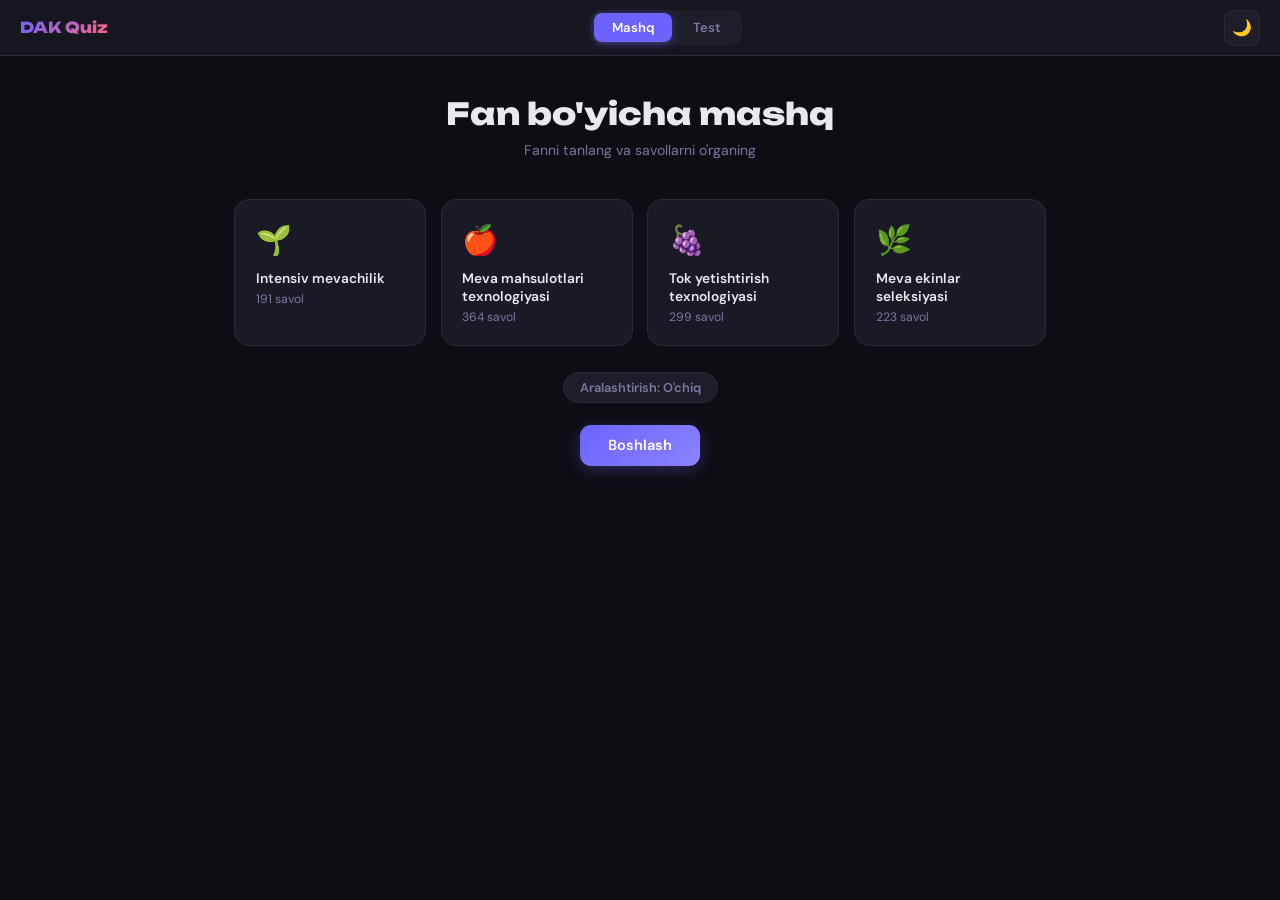
==== commit 078cc3bd: "add section" ====
--- a/index.html
+++ b/index.html
@@ -1,616 +1,11718 @@
-<!DOCTYPE html>
+<!doctype html>
 <html lang="uz">
-<head>
-<meta charset="UTF-8">
-<meta name="viewport" content="width=device-width, initial-scale=1.0">
-<title>DAK Quiz</title>
-<link href="https://fonts.googleapis.com/css2?family=Unbounded:wght@400;600;800&family=DM+Sans:wght@300;400;500;600&display=swap" rel="stylesheet">
-<style>
-:root{
-  --bg:#0d0d14;--surface:#16161f;--s2:#1e1e2a;--brd:#2a2a3a;
-  --acc:#6c63ff;--acc2:#ff6584;--grn:#22c55e;--red:#ef4444;
-  --txt:#e8e8f0;--mut:#7878a0;--card:#1a1a26;--hov:#22223a;
-}
-.lm{
-  --bg:#f4f4fb;--surface:#fff;--s2:#eeeef8;--brd:#d0d0e8;
-  --acc:#5b52e8;--acc2:#e8506d;--grn:#16a34a;--red:#dc2626;
-  --txt:#1a1a2e;--mut:#6060a0;--card:#fff;--hov:#ebebf8;
-}
-*,*::before,*::after{box-sizing:border-box;margin:0;padding:0}
-body{font-family:'DM Sans',sans-serif;background:var(--bg);color:var(--txt);min-height:100vh;transition:background .3s,color .3s}
-button{cursor:pointer;font-family:'DM Sans',sans-serif}
+  <head>
+    <meta charset="UTF-8" />
+    <meta name="viewport" content="width=device-width, initial-scale=1.0" />
+    <title>DAK Quiz</title>
+    <link
+      href="https://fonts.googleapis.com/css2?family=Unbounded:wght@400;600;800&family=DM+Sans:wght@300;400;500;600&display=swap"
+      rel="stylesheet"
+    />
+    <style>
+      :root {
+        --bg: #0d0d14;
+        --surface: #16161f;
+        --s2: #1e1e2a;
+        --brd: #2a2a3a;
+        --acc: #6c63ff;
+        --acc2: #ff6584;
+        --grn: #22c55e;
+        --red: #ef4444;
+        --txt: #e8e8f0;
+        --mut: #7878a0;
+        --card: #1a1a26;
+        --hov: #22223a;
+      }
+      .lm {
+        --bg: #f4f4fb;
+        --surface: #fff;
+        --s2: #eeeef8;
+        --brd: #d0d0e8;
+        --acc: #5b52e8;
+        --acc2: #e8506d;
+        --grn: #16a34a;
+        --red: #dc2626;
+        --txt: #1a1a2e;
+        --mut: #6060a0;
+        --card: #fff;
+        --hov: #ebebf8;
+      }
+      *,
+      *::before,
+      *::after {
+        box-sizing: border-box;
+        margin: 0;
+        padding: 0;
+      }
+      body {
+        font-family: "DM Sans", sans-serif;
+        background: var(--bg);
+        color: var(--txt);
+        min-height: 100vh;
+        transition:
+          background 0.3s,
+          color 0.3s;
+      }
+      button {
+        cursor: pointer;
+        font-family: "DM Sans", sans-serif;
+      }
 
-/* NAV */
-.nav{position:fixed;top:0;left:0;right:0;z-index:100;height:56px;display:flex;align-items:center;justify-content:space-between;padding:0 1.25rem;background:var(--surface);border-bottom:1px solid var(--brd)}
-.nav-brand{font-family:'Unbounded',sans-serif;font-weight:800;font-size:.95rem;background:linear-gradient(135deg,var(--acc),var(--acc2));-webkit-background-clip:text;-webkit-text-fill-color:transparent;background-clip:text}
-.nav-left{display:flex;align-items:center;gap:.75rem}
+      /* NAV */
+      .nav {
+        position: fixed;
+        top: 0;
+        left: 0;
+        right: 0;
+        z-index: 100;
+        height: 56px;
+        display: flex;
+        align-items: center;
+        justify-content: space-between;
+        padding: 0 1.25rem;
+        background: var(--surface);
+        border-bottom: 1px solid var(--brd);
+      }
+      .nav-brand {
+        font-family: "Unbounded", sans-serif;
+        font-weight: 800;
+        font-size: 0.95rem;
+        background: linear-gradient(135deg, var(--acc), var(--acc2));
+        -webkit-background-clip: text;
+        -webkit-text-fill-color: transparent;
+        background-clip: text;
+      }
+      .nav-left {
+        display: flex;
+        align-items: center;
+        gap: 0.75rem;
+      }
 
-/* Orqaga tugma */
-.back-btn{width:36px;height:36px;border:1px solid var(--brd);border-radius:9px;background:var(--s2);color:var(--txt);font-size:1.1rem;display:flex;align-items:center;justify-content:center;transition:all .2s;flex-shrink:0}
-.back-btn:hover{background:var(--hov);border-color:var(--acc);color:var(--acc)}
-#back-btn[style*="none"]{display:none!important}
+      /* Orqaga tugma */
+      .back-btn {
+        width: 36px;
+        height: 36px;
+        border: 1px solid var(--brd);
+        border-radius: 9px;
+        background: var(--s2);
+        color: var(--txt);
+        font-size: 1.1rem;
+        display: flex;
+        align-items: center;
+        justify-content: center;
+        transition: all 0.2s;
+        flex-shrink: 0;
+      }
+      .back-btn:hover {
+        background: var(--hov);
+        border-color: var(--acc);
+        color: var(--acc);
+      }
+      #back-btn[style*="none"] {
+        display: none !important;
+      }
 
-.nav-tabs{display:flex;gap:3px;background:var(--s2);border-radius:11px;padding:3px}
-.nt{padding:6px 18px;border:none;border-radius:8px;font-size:.82rem;font-weight:600;background:transparent;color:var(--mut);transition:all .2s}
-.nt.on{background:var(--acc);color:#fff;box-shadow:0 2px 10px rgba(108,99,255,.4)}
-.nt:not(.on):hover{background:var(--hov);color:var(--txt)}
-.tbtn{width:36px;height:36px;border:1px solid var(--brd);border-radius:9px;background:var(--s2);font-size:1rem;display:flex;align-items:center;justify-content:center;transition:all .2s;color:var(--txt)}
-.tbtn:hover{background:var(--hov)}
+      .nav-tabs {
+        display: flex;
+        gap: 3px;
+        background: var(--s2);
+        border-radius: 11px;
+        padding: 3px;
+      }
+      .nt {
+        padding: 6px 18px;
+        border: none;
+        border-radius: 8px;
+        font-size: 0.82rem;
+        font-weight: 600;
+        background: transparent;
+        color: var(--mut);
+        transition: all 0.2s;
+      }
+      .nt.on {
+        background: var(--acc);
+        color: #fff;
+        box-shadow: 0 2px 10px rgba(108, 99, 255, 0.4);
+      }
+      .nt:not(.on):hover {
+        background: var(--hov);
+        color: var(--txt);
+      }
+      .tbtn {
+        width: 36px;
+        height: 36px;
+        border: 1px solid var(--brd);
+        border-radius: 9px;
+        background: var(--s2);
+        font-size: 1rem;
+        display: flex;
+        align-items: center;
+        justify-content: center;
+        transition: all 0.2s;
+        color: var(--txt);
+      }
+      .tbtn:hover {
+        background: var(--hov);
+      }
 
-/* PAGES */
-.main{padding-top:56px}
-.pg{display:none}
-.pg.on{display:block}
+      /* PAGES */
+      .main {
+        padding-top: 56px;
+      }
+      .pg {
+        display: none;
+      }
+      .pg.on {
+        display: block;
+      }
 
-/* WRAPPER */
-.wrap{max-width:860px;margin:0 auto;padding:2.5rem 1.5rem}
-.wrap-q{max-width:700px;margin:0 auto;padding:1.5rem}
+      /* WRAPPER */
+      .wrap {
+        max-width: 860px;
+        margin: 0 auto;
+        padding: 2.5rem 1.5rem;
+      }
+      .wrap-q {
+        max-width: 700px;
+        margin: 0 auto;
+        padding: 1.5rem;
+      }
 
-/* HEADER */
-.hdr{text-align:center;margin-bottom:2.5rem;animation:fadeUp .4s ease}
-.hdr h1{font-family:'Unbounded',sans-serif;font-size:clamp(1.3rem,3.5vw,1.9rem);font-weight:800;margin-bottom:.55rem;line-height:1.2}
-.hdr p{color:var(--mut);font-size:.88rem}
+      /* HEADER */
+      .hdr {
+        text-align: center;
+        margin-bottom: 2.5rem;
+        animation: fadeUp 0.4s ease;
+      }
+      .hdr h1 {
+        font-family: "Unbounded", sans-serif;
+        font-size: clamp(1.3rem, 3.5vw, 1.9rem);
+        font-weight: 800;
+        margin-bottom: 0.55rem;
+        line-height: 1.2;
+      }
+      .hdr p {
+        color: var(--mut);
+        font-size: 0.88rem;
+      }
 
-/* SUBJECT GRID */
-.sgrid{display:grid;grid-template-columns:repeat(auto-fill,minmax(185px,1fr));gap:.9rem;margin-bottom:1.6rem}
-.scard{background:var(--card);border:1.5px solid var(--brd);border-radius:15px;padding:1.3rem;text-align:left;transition:all .25s;position:relative;overflow:hidden}
-.scard::before{content:'';position:absolute;top:0;left:0;right:0;height:3px;background:linear-gradient(90deg,var(--acc),var(--acc2));opacity:0;transition:opacity .25s}
-.scard:hover{border-color:var(--acc);transform:translateY(-2px);box-shadow:0 6px 24px rgba(108,99,255,.14)}
-.scard:hover::before,.scard.sel::before{opacity:1}
-.scard.sel{border-color:var(--acc);background:var(--hov)}
-.si{font-size:1.8rem;margin-bottom:.6rem}
-.sn{font-weight:600;font-size:.86rem;margin-bottom:.25rem}
-.sc{color:var(--mut);font-size:.76rem}
+      /* SUBJECT GRID */
+      .sgrid {
+        display: grid;
+        grid-template-columns: repeat(auto-fill, minmax(185px, 1fr));
+        gap: 0.9rem;
+        margin-bottom: 1.6rem;
+      }
+      .scard {
+        background: var(--card);
+        border: 1.5px solid var(--brd);
+        border-radius: 15px;
+        padding: 1.3rem;
+        text-align: left;
+        transition: all 0.25s;
+        position: relative;
+        overflow: hidden;
+      }
+      .scard::before {
+        content: "";
+        position: absolute;
+        top: 0;
+        left: 0;
+        right: 0;
+        height: 3px;
+        background: linear-gradient(90deg, var(--acc), var(--acc2));
+        opacity: 0;
+        transition: opacity 0.25s;
+      }
+      .scard:hover {
+        border-color: var(--acc);
+        transform: translateY(-2px);
+        box-shadow: 0 6px 24px rgba(108, 99, 255, 0.14);
+      }
+      .scard:hover::before,
+      .scard.sel::before {
+        opacity: 1;
+      }
+      .scard.sel {
+        border-color: var(--acc);
+        background: var(--hov);
+      }
+      .si {
+        font-size: 1.8rem;
+        margin-bottom: 0.6rem;
+      }
+      .sn {
+        font-weight: 600;
+        font-size: 0.86rem;
+        margin-bottom: 0.25rem;
+      }
+      .sc {
+        color: var(--mut);
+        font-size: 0.76rem;
+      }
 
-/* SHUFFLE */
-.shuf-row{display:flex;justify-content:center;margin-bottom:1.4rem}
-.shuf{display:flex;align-items:center;gap:.45rem;padding:6px 16px;border:1.5px solid var(--brd);border-radius:30px;background:var(--s2);font-size:.8rem;font-weight:600;color:var(--mut);transition:all .2s}
-.shuf.on{border-color:var(--acc);color:var(--acc);background:rgba(108,99,255,.1)}
-.shuf:hover{border-color:var(--acc);color:var(--acc)}
+      /* SHUFFLE */
+      .shuf-row {
+        display: flex;
+        justify-content: center;
+        margin-bottom: 1.4rem;
+      }
+      .shuf {
+        display: flex;
+        align-items: center;
+        gap: 0.45rem;
+        padding: 6px 16px;
+        border: 1.5px solid var(--brd);
+        border-radius: 30px;
+        background: var(--s2);
+        font-size: 0.8rem;
+        font-weight: 600;
+        color: var(--mut);
+        transition: all 0.2s;
+      }
+      .shuf.on {
+        border-color: var(--acc);
+        color: var(--acc);
+        background: rgba(108, 99, 255, 0.1);
+      }
+      .shuf:hover {
+        border-color: var(--acc);
+        color: var(--acc);
+      }
 
-/* PROGRESS */
-.qtop{display:flex;align-items:center;justify-content:space-between;margin-bottom:1.1rem;gap:.5rem}
-.stag{font-size:.71rem;font-weight:700;letter-spacing:.04em;padding:3px 11px;border-radius:20px;background:var(--s2);color:var(--acc);border:1px solid var(--brd)}
-.ptxt{color:var(--mut);font-size:.8rem;font-weight:500}
-.pbar{height:5px;background:var(--s2);border-radius:3px;margin-bottom:1.4rem;overflow:hidden}
-.pbar-f{height:100%;border-radius:3px;background:linear-gradient(90deg,var(--acc),var(--acc2));transition:width .4s cubic-bezier(.4,0,.2,1)}
+      /* PROGRESS */
+      .qtop {
+        display: flex;
+        align-items: center;
+        justify-content: space-between;
+        margin-bottom: 1.1rem;
+        gap: 0.5rem;
+      }
+      .stag {
+        font-size: 0.71rem;
+        font-weight: 700;
+        letter-spacing: 0.04em;
+        padding: 3px 11px;
+        border-radius: 20px;
+        background: var(--s2);
+        color: var(--acc);
+        border: 1px solid var(--brd);
+      }
+      .ptxt {
+        color: var(--mut);
+        font-size: 0.8rem;
+        font-weight: 500;
+      }
+      .pbar {
+        height: 5px;
+        background: var(--s2);
+        border-radius: 3px;
+        margin-bottom: 1.4rem;
+        overflow: hidden;
+      }
+      .pbar-f {
+        height: 100%;
+        border-radius: 3px;
+        background: linear-gradient(90deg, var(--acc), var(--acc2));
+        transition: width 0.4s cubic-bezier(0.4, 0, 0.2, 1);
+      }
 
-/* QUESTION */
-.qcard{background:var(--card);border:1px solid var(--brd);border-radius:16px;padding:1.6rem;margin-bottom:1rem;animation:fadeUp .3s ease}
-.qnum{font-size:.7rem;font-weight:700;letter-spacing:.08em;text-transform:uppercase;color:var(--acc);margin-bottom:.55rem}
-.qtxt{font-size:.97rem;font-weight:500;line-height:1.65;color:var(--txt)}
+      /* QUESTION */
+      .qcard {
+        background: var(--card);
+        border: 1px solid var(--brd);
+        border-radius: 16px;
+        padding: 1.6rem;
+        margin-bottom: 1rem;
+        animation: fadeUp 0.3s ease;
+      }
+      .qnum {
+        font-size: 0.7rem;
+        font-weight: 700;
+        letter-spacing: 0.08em;
+        text-transform: uppercase;
+        color: var(--acc);
+        margin-bottom: 0.55rem;
+      }
+      .qtxt {
+        font-size: 0.97rem;
+        font-weight: 500;
+        line-height: 1.65;
+        color: var(--txt);
+      }
 
-/* OPTIONS */
-.opts{display:flex;flex-direction:column;gap:.55rem}
-.opt{display:flex;align-items:flex-start;gap:.75rem;padding:.85rem 1rem;border:1.5px solid var(--brd);border-radius:12px;background:var(--s2);text-align:left;font-size:.88rem;color:var(--txt);line-height:1.5;transition:all .18s;width:100%}
-.opt:hover:not(.done){border-color:var(--acc);background:var(--hov)}
-.olet{min-width:25px;height:25px;border-radius:6px;background:var(--brd);color:var(--mut);font-size:.74rem;font-weight:700;display:flex;align-items:center;justify-content:center;flex-shrink:0;margin-top:1px;transition:all .18s}
-.opt:hover:not(.done) .olet{background:var(--acc);color:#fff}
-.opt.cor{border-color:var(--grn);background:rgba(34,197,94,.1)}
-.opt.cor .olet{background:var(--grn);color:#fff}
-.opt.wrn{border-color:var(--red);background:rgba(239,68,68,.08)}
-.opt.wrn .olet{background:var(--red);color:#fff}
-.opt.done{cursor:default}
+      /* OPTIONS */
+      .opts {
+        display: flex;
+        flex-direction: column;
+        gap: 0.55rem;
+      }
+      .opt {
+        display: flex;
+        align-items: flex-start;
+        gap: 0.75rem;
+        padding: 0.85rem 1rem;
+        border: 1.5px solid var(--brd);
+        border-radius: 12px;
+        background: var(--s2);
+        text-align: left;
+        font-size: 0.88rem;
+        color: var(--txt);
+        line-height: 1.5;
+        transition: all 0.18s;
+        width: 100%;
+      }
+      .opt:hover:not(.done) {
+        border-color: var(--acc);
+        background: var(--hov);
+      }
+      .olet {
+        min-width: 25px;
+        height: 25px;
+        border-radius: 6px;
+        background: var(--brd);
+        color: var(--mut);
+        font-size: 0.74rem;
+        font-weight: 700;
+        display: flex;
+        align-items: center;
+        justify-content: center;
+        flex-shrink: 0;
+        margin-top: 1px;
+        transition:
+          background 0.35s ease,
+          color 0.35s ease;
+      }
+      .opt:hover:not(.done) .olet {
+        background: var(--acc);
+        color: #fff;
+      }
+      .opt.cor {
+        border-color: var(--grn);
+        background: rgba(34, 197, 94, 0.1);
+        animation: flashGreen 0.5s ease forwards;
+      }
+      .opt.cor .olet {
+        background: var(--grn);
+        color: #fff;
+        transition: background 0.4s ease 0.1s;
+      }
+      .opt.wrn {
+        border-color: var(--red);
+        background: rgba(239, 68, 68, 0.08);
+        animation: flashRed 0.5s ease forwards;
+      }
+      .opt.wrn .olet {
+        background: var(--red);
+        color: #fff;
+        transition: background 0.4s ease 0.1s;
+      }
+      @keyframes flashGreen {
+        0% {
+          border-color: var(--brd);
+          background: var(--s2);
+        }
+        60% {
+          border-color: var(--grn);
+          background: rgba(34, 197, 94, 0.18);
+        }
+        100% {
+          border-color: var(--grn);
+          background: rgba(34, 197, 94, 0.1);
+        }
+      }
+      @keyframes flashRed {
+        0% {
+          border-color: var(--brd);
+          background: var(--s2);
+        }
+        60% {
+          border-color: var(--red);
+          background: rgba(239, 68, 68, 0.15);
+        }
+        100% {
+          border-color: var(--red);
+          background: rgba(239, 68, 68, 0.08);
+        }
+      }
+      .opt.done {
+        cursor: default;
+      }
 
-/* FEEDBACK */
-.fb{display:none;padding:.75rem 1rem;border-radius:10px;font-size:.85rem;font-weight:500;align-items:center;gap:.45rem;margin-top:.8rem;animation:fadeUp .3s ease}
-.fb.show{display:flex}
-.fb.cfb{background:rgba(34,197,94,.12);border:1px solid rgba(34,197,94,.3);color:var(--grn)}
-.fb.wfb{background:rgba(239,68,68,.1);border:1px solid rgba(239,68,68,.25);color:var(--red)}
+      /* FEEDBACK */
+      .fb {
+        display: none;
+        padding: 0.75rem 1rem;
+        border-radius: 10px;
+        font-size: 0.85rem;
+        font-weight: 500;
+        align-items: center;
+        gap: 0.45rem;
+        margin-top: 0.8rem;
+        animation: fadeUp 0.3s ease;
+      }
+      .fb.show {
+        display: flex;
+      }
+      .fb.cfb {
+        background: rgba(34, 197, 94, 0.12);
+        border: 1px solid rgba(34, 197, 94, 0.3);
+        color: var(--grn);
+      }
+      .fb.wfb {
+        background: rgba(239, 68, 68, 0.1);
+        border: 1px solid rgba(239, 68, 68, 0.25);
+        color: var(--red);
+      }
 
-/* NAV BUTTONS (pastda) */
-.nav-btns-bot{display:flex;gap:.5rem;justify-content:center;margin-top:1.1rem}
-.nbtn{padding:9px 22px;border:1.5px solid var(--brd);border-radius:10px;background:var(--s2);color:var(--txt);font-size:.85rem;font-weight:600;transition:all .2s}
-.nbtn:hover:not(:disabled){background:var(--hov);border-color:var(--acc);color:var(--acc)}
-.nbtn:disabled{opacity:.35;cursor:not-allowed}
-.nbtn.primary{background:linear-gradient(135deg,var(--acc),#8b83ff);color:#fff;border-color:transparent;box-shadow:0 3px 14px rgba(108,99,255,.3)}
-.nbtn.primary:hover:not(:disabled){transform:translateY(-1px);box-shadow:0 5px 20px rgba(108,99,255,.4)}
+      /* NAV BUTTONS (pastda) */
+      .nav-btns-bot {
+        display: flex;
+        gap: 0.5rem;
+        justify-content: center;
+        margin-top: 1.1rem;
+      }
+      .nbtn {
+        padding: 9px 22px;
+        border: 1.5px solid var(--brd);
+        border-radius: 10px;
+        background: var(--s2);
+        color: var(--txt);
+        font-size: 0.85rem;
+        font-weight: 600;
+        transition: all 0.2s;
+      }
+      .nbtn:hover:not(:disabled) {
+        background: var(--hov);
+        border-color: var(--acc);
+        color: var(--acc);
+      }
+      .nbtn:disabled {
+        opacity: 0.35;
+        cursor: not-allowed;
+      }
+      .nbtn.primary {
+        background: linear-gradient(135deg, var(--acc), #8b83ff);
+        color: #fff;
+        border-color: transparent;
+        box-shadow: 0 3px 14px rgba(108, 99, 255, 0.3);
+      }
+      .nbtn.primary:hover:not(:disabled) {
+        transform: translateY(-1px);
+        box-shadow: 0 5px 20px rgba(108, 99, 255, 0.4);
+      }
 
-/* BUTTONS */
-.btn1{padding:11px 28px;border:none;border-radius:11px;background:linear-gradient(135deg,var(--acc),#8b83ff);color:#fff;font-size:.91rem;font-weight:600;transition:all .2s;box-shadow:0 4px 16px rgba(108,99,255,.3)}
-.btn1:hover{transform:translateY(-2px);box-shadow:0 6px 24px rgba(108,99,255,.4)}
-.btn2{padding:11px 24px;border:1.5px solid var(--brd);border-radius:11px;background:var(--s2);color:var(--txt);font-size:.91rem;font-weight:600;transition:all .2s}
-.btn2:hover{border-color:var(--acc);color:var(--acc)}
-.btnrow{display:flex;gap:.65rem;flex-wrap:wrap;justify-content:center}
+      /* BUTTONS */
+      .btn1 {
+        padding: 11px 28px;
+        border: none;
+        border-radius: 11px;
+        background: linear-gradient(135deg, var(--acc), #8b83ff);
+        color: #fff;
+        font-size: 0.91rem;
+        font-weight: 600;
+        transition: all 0.2s;
+        box-shadow: 0 4px 16px rgba(108, 99, 255, 0.3);
+      }
+      .btn1:hover {
+        transform: translateY(-2px);
+        box-shadow: 0 6px 24px rgba(108, 99, 255, 0.4);
+      }
+      .btn2 {
+        padding: 11px 24px;
+        border: 1.5px solid var(--brd);
+        border-radius: 11px;
+        background: var(--s2);
+        color: var(--txt);
+        font-size: 0.91rem;
+        font-weight: 600;
+        transition: all 0.2s;
+      }
+      .btn2:hover {
+        border-color: var(--acc);
+        color: var(--acc);
+      }
+      .btnrow {
+        display: flex;
+        gap: 0.65rem;
+        flex-wrap: wrap;
+        justify-content: center;
+      }
 
-/* SCORE */
-.sscreen{max-width:460px;margin:0 auto;padding:2.5rem 1.5rem;text-align:center;animation:fadeUp .5s ease}
-.scirc{width:145px;height:145px;border-radius:50%;background:conic-gradient(var(--acc) var(--pct,0%),var(--s2) 0);display:flex;align-items:center;justify-content:center;margin:0 auto 1.75rem;box-shadow:0 0 36px rgba(108,99,255,.22)}
-.sci{width:118px;height:118px;border-radius:50%;background:var(--bg);display:flex;flex-direction:column;align-items:center;justify-content:center}
-.snum{font-family:'Unbounded',sans-serif;font-size:1.75rem;font-weight:800}
-.slbl{font-size:.68rem;color:var(--mut);margin-top:2px}
-.stitle{font-family:'Unbounded',sans-serif;font-size:1.25rem;font-weight:800;margin-bottom:.45rem}
-.ssub{color:var(--mut);margin-bottom:1.6rem;font-size:.9rem}
-.chips{display:flex;gap:.6rem;flex-wrap:wrap;justify-content:center;margin-bottom:1.6rem}
-.chip{padding:6px 14px;border-radius:30px;font-size:.8rem;font-weight:600;border:1px solid var(--brd);background:var(--s2)}
-.chip.cg{border-color:rgba(34,197,94,.4);color:var(--grn);background:rgba(34,197,94,.1)}
-.chip.cr{border-color:rgba(239,68,68,.4);color:var(--red);background:rgba(239,68,68,.1)}
+      /* SCORE */
+      .sscreen {
+        max-width: 460px;
+        margin: 0 auto;
+        padding: 2.5rem 1.5rem;
+        text-align: center;
+        animation: fadeUp 0.5s ease;
+      }
+      .scirc {
+        width: 145px;
+        height: 145px;
+        border-radius: 50%;
+        background: conic-gradient(var(--acc) var(--pct, 0%), var(--s2) 0);
+        display: flex;
+        align-items: center;
+        justify-content: center;
+        margin: 0 auto 1.75rem;
+        box-shadow: 0 0 36px rgba(108, 99, 255, 0.22);
+      }
+      .sci {
+        width: 118px;
+        height: 118px;
+        border-radius: 50%;
+        background: var(--bg);
+        display: flex;
+        flex-direction: column;
+        align-items: center;
+        justify-content: center;
+      }
+      .snum {
+        font-family: "Unbounded", sans-serif;
+        font-size: 1.75rem;
+        font-weight: 800;
+      }
+      .slbl {
+        font-size: 0.68rem;
+        color: var(--mut);
+        margin-top: 2px;
+      }
+      .stitle {
+        font-family: "Unbounded", sans-serif;
+        font-size: 1.25rem;
+        font-weight: 800;
+        margin-bottom: 0.45rem;
+      }
+      .ssub {
+        color: var(--mut);
+        margin-bottom: 1.6rem;
+        font-size: 0.9rem;
+      }
+      .chips {
+        display: flex;
+        gap: 0.6rem;
+        flex-wrap: wrap;
+        justify-content: center;
+        margin-bottom: 1.6rem;
+      }
+      .chip {
+        padding: 6px 14px;
+        border-radius: 30px;
+        font-size: 0.8rem;
+        font-weight: 600;
+        border: 1px solid var(--brd);
+        background: var(--s2);
+      }
+      .chip.cg {
+        border-color: rgba(34, 197, 94, 0.4);
+        color: var(--grn);
+        background: rgba(34, 197, 94, 0.1);
+      }
+      .chip.cr {
+        border-color: rgba(239, 68, 68, 0.4);
+        color: var(--red);
+        background: rgba(239, 68, 68, 0.1);
+      }
 
-/* TEST HOME */
-.thome{text-align:center;padding:3rem 1.5rem;max-width:560px;margin:0 auto;animation:fadeUp .5s ease}
-.ticon{font-size:3rem;margin-bottom:.9rem}
-.thome h2{font-family:'Unbounded',sans-serif;font-size:1.4rem;font-weight:800;margin-bottom:.7rem}
-.thome p{color:var(--mut);margin-bottom:2rem;line-height:1.7;font-size:.9rem}
-.ticards{display:grid;grid-template-columns:repeat(3,1fr);gap:.9rem;margin-bottom:2.25rem}
-.tic{background:var(--card);border:1px solid var(--brd);border-radius:13px;padding:1.1rem 1rem;text-align:center}
-.ticn{font-family:'Unbounded',sans-serif;font-size:1.4rem;font-weight:800;color:var(--acc);margin-bottom:.2rem}
-.ticl{font-size:.73rem;color:var(--mut)}
+      /* TEST HOME */
+      .thome {
+        text-align: center;
+        padding: 3rem 1.5rem;
+        max-width: 560px;
+        margin: 0 auto;
+        animation: fadeUp 0.5s ease;
+      }
+      .ticon {
+        font-size: 3rem;
+        margin-bottom: 0.9rem;
+      }
+      .thome h2 {
+        font-family: "Unbounded", sans-serif;
+        font-size: 1.4rem;
+        font-weight: 800;
+        margin-bottom: 0.7rem;
+      }
+      .thome p {
+        color: var(--mut);
+        margin-bottom: 2rem;
+        line-height: 1.7;
+        font-size: 0.9rem;
+      }
+      .ticards {
+        display: grid;
+        grid-template-columns: repeat(3, 1fr);
+        gap: 0.9rem;
+        margin-bottom: 2.25rem;
+      }
+      .tic {
+        background: var(--card);
+        border: 1px solid var(--brd);
+        border-radius: 13px;
+        padding: 1.1rem 1rem;
+        text-align: center;
+      }
+      .ticn {
+        font-family: "Unbounded", sans-serif;
+        font-size: 1.4rem;
+        font-weight: 800;
+        color: var(--acc);
+        margin-bottom: 0.2rem;
+      }
+      .ticl {
+        font-size: 0.73rem;
+        color: var(--mut);
+      }
 
-/* TEST HEADER */
-.thead{display:flex;align-items:center;justify-content:space-between;flex-wrap:wrap;gap:.6rem;background:var(--card);border:1px solid var(--brd);border-radius:13px;padding:.85rem 1.25rem;margin-bottom:1rem}
-.timer{font-family:'Unbounded',sans-serif;font-size:.95rem;font-weight:700;color:var(--txt)}
-.timer.warn{color:var(--red);animation:pulse 1s infinite}
-.tlive{font-weight:700;font-size:.84rem;padding:5px 12px;border-radius:20px;background:var(--s2);color:var(--acc);border:1px solid var(--brd)}
+      /* TEST HEADER */
+      .thead {
+        display: flex;
+        align-items: center;
+        justify-content: space-between;
+        flex-wrap: wrap;
+        gap: 0.6rem;
+        background: var(--card);
+        border: 1px solid var(--brd);
+        border-radius: 13px;
+        padding: 0.85rem 1.25rem;
+        margin-bottom: 1rem;
+      }
+      .timer {
+        font-family: "Unbounded", sans-serif;
+        font-size: 0.95rem;
+        font-weight: 700;
+        color: var(--txt);
+      }
+      .timer.warn {
+        color: var(--red);
+        animation: pulse 1s infinite;
+      }
+      .tlive {
+        font-weight: 700;
+        font-size: 0.84rem;
+        padding: 5px 12px;
+        border-radius: 20px;
+        background: var(--s2);
+        color: var(--acc);
+        border: 1px solid var(--brd);
+      }
 
-/* ANIM */
-@keyframes fadeUp{from{opacity:0;transform:translateY(12px)}to{opacity:1;transform:translateY(0)}}
-@keyframes pulse{0%,100%{opacity:1}50%{opacity:.5}}
+      /* ANIM */
+      @keyframes fadeUp {
+        from {
+          opacity: 0;
+          transform: translateY(12px);
+        }
+        to {
+          opacity: 1;
+          transform: translateY(0);
+        }
+      }
+      @keyframes pulse {
+        0%,
+        100% {
+          opacity: 1;
+        }
+        50% {
+          opacity: 0.5;
+        }
+      }
 
-/* RESPONSIVE */
-@media(max-width:600px){
-  .nav{padding:0 1rem}
-  .nav-brand{font-size:.82rem}
-  .nt{padding:5px 12px;font-size:.77rem}
-  .wrap,.wrap-q{padding:1.25rem .9rem}
-  .sgrid{grid-template-columns:1fr 1fr}
-  .qcard{padding:1.1rem}
-  .thead{padding:.7rem .9rem}
-}
-@media(max-width:360px){.sgrid{grid-template-columns:1fr}}
-</style>
-</head>
-<body>
+      /* RESPONSIVE */
+      @media (max-width: 600px) {
+        .nav {
+          padding: 0 1rem;
+        }
+        .nav-brand {
+          font-size: 0.82rem;
+        }
+        .nt {
+          padding: 5px 12px;
+          font-size: 0.77rem;
+        }
+        .wrap,
+        .wrap-q {
+          padding: 1.25rem 0.9rem;
+        }
+        .sgrid {
+          grid-template-columns: 1fr 1fr;
+        }
+        .qcard {
+          padding: 1.1rem;
+        }
+        .thead {
+          padding: 0.7rem 0.9rem;
+        }
+      }
+      @media (max-width: 360px) {
+        .sgrid {
+          grid-template-columns: 1fr;
+        }
+      }
+    </style>
+  </head>
+  <body>
+    <nav class="nav">
+      <div class="nav-left">
+        <button
+          class="back-btn"
+          id="back-btn"
+          style="display: none"
+          onclick="goBack()"
+        >
+          &#8592;
+        </button>
+        <div class="nav-brand">DAK Quiz</div>
+      </div>
+      <div class="nav-tabs">
+        <button class="nt on" id="tab-demo" onclick="goTab('demo')">
+          Mashq
+        </button>
+        <button class="nt" id="tab-test" onclick="goTab('test')">Test</button>
+      </div>
+      <button class="tbtn" id="tbtn" onclick="toggleTheme()">&#127769;</button>
+    </nav>
 
-<nav class="nav">
-  <div class="nav-left">
-    <button class="back-btn" id="back-btn" style="display:none" onclick="goBack()">&#8592;</button>
-    <div class="nav-brand">DAK Quiz</div>
-  </div>
-  <div class="nav-tabs">
-    <button class="nt on" id="tab-demo" onclick="goTab('demo')">Mashq</button>
-    <button class="nt" id="tab-test" onclick="goTab('test')">Test</button>
-  </div>
-  <button class="tbtn" id="tbtn" onclick="toggleTheme()">&#127769;</button>
-</nav>
-
-<!-- CONFIRM MODAL -->
-<div id="conf-modal" style="display:none;position:fixed;inset:0;z-index:200;background:rgba(0,0,0,.55);backdrop-filter:blur(4px);align-items:center;justify-content:center">
-  <div style="background:var(--surface);border:1px solid var(--brd);border-radius:18px;padding:2rem 1.75rem;max-width:360px;width:90%;text-align:center;animation:fadeUp .25s ease">
-    <div style="font-size:2rem;margin-bottom:.75rem">&#9888;</div>
-    <div style="font-weight:600;font-size:1rem;margin-bottom:.5rem">Testdan chiqasizmi?</div>
-    <div style="color:var(--mut);font-size:.87rem;margin-bottom:1.5rem">Natija saqlanmaydi</div>
-    <div style="display:flex;gap:.65rem;justify-content:center">
-      <button onclick="confYes()" style="padding:9px 24px;border:none;border-radius:10px;background:var(--red);color:#fff;font-family:'DM Sans',sans-serif;font-weight:600;font-size:.9rem;cursor:pointer">Chiqish</button>
-      <button onclick="confNo()" style="padding:9px 24px;border:1.5px solid var(--brd);border-radius:10px;background:var(--s2);color:var(--txt);font-family:'DM Sans',sans-serif;font-weight:600;font-size:.9rem;cursor:pointer">Bekor</button>
-    </div>
-  </div>
-</div>
-
-<main class="main">
-
-<!-- DEMO -->
-<div class="pg on" id="pg-demo">
-  <div id="d-home">
-    <div class="wrap">
-      <div class="hdr">
-        <h1>Fan bo'yicha mashq</h1>
-        <p>Fanni tanlang va savollarni o'rganing</p>
-      </div>
-      <div class="sgrid" id="sgrid"></div>
-      <div class="shuf-row">
-        <button class="shuf" id="shuf-btn" onclick="toggleShuffle()">Aralashtirish: O'chiq</button>
-      </div>
-      <div style="text-align:center">
-        <button class="btn1" id="d-start" onclick="startDemo()" disabled>Boshlash</button>
+    <!-- CONFIRM MODAL -->
+    <div
+      id="conf-modal"
+      style="
+        display: none;
+        position: fixed;
+        inset: 0;
+        z-index: 200;
+        background: rgba(0, 0, 0, 0.55);
+        backdrop-filter: blur(4px);
+        align-items: center;
+        justify-content: center;
+      "
+    >
+      <div
+        style="
+          background: var(--surface);
+          border: 1px solid var(--brd);
+          border-radius: 18px;
+          padding: 2rem 1.75rem;
+          max-width: 360px;
+          width: 90%;
+          text-align: center;
+          animation: fadeUp 0.25s ease;
+        "
+      >
+        <div style="font-size: 2rem; margin-bottom: 0.75rem">&#9888;</div>
+        <div style="font-weight: 600; font-size: 1rem; margin-bottom: 0.5rem">
+          Testdan chiqasizmi?
+        </div>
+        <div
+          style="color: var(--mut); font-size: 0.87rem; margin-bottom: 1.5rem"
+        >
+          Natija saqlanmaydi
+        </div>
+        <div style="display: flex; gap: 0.65rem; justify-content: center">
+          <button
+            onclick="confYes()"
+            style="
+              padding: 9px 24px;
+              border: none;
+              border-radius: 10px;
+              background: var(--red);
+              color: #fff;
+              font-family: &quot;DM Sans&quot;, sans-serif;
+              font-weight: 600;
+              font-size: 0.9rem;
+              cursor: pointer;
+            "
+          >
+            Chiqish
+          </button>
+          <button
+            onclick="confNo()"
+            style="
+              padding: 9px 24px;
+              border: 1.5px solid var(--brd);
+              border-radius: 10px;
+              background: var(--s2);
+              color: var(--txt);
+              font-family: &quot;DM Sans&quot;, sans-serif;
+              font-weight: 600;
+              font-size: 0.9rem;
+              cursor: pointer;
+            "
+          >
+            Bekor
+          </button>
+        </div>
       </div>
     </div>
-  </div>
 
-  <div id="d-quiz" style="display:none">
-    <div class="wrap-q">
-      <div class="qtop">
-        <span class="stag" id="d-stag">Fan</span>
-        <span class="ptxt" id="d-ptxt">1 / 10</span>
+    <main class="main">
+      <!-- DEMO -->
+      <div class="pg on" id="pg-demo">
+        <div id="d-home">
+          <div class="wrap">
+            <div class="hdr">
+              <h1>Fan bo'yicha mashq</h1>
+              <p>Fanni tanlang va savollarni o'rganing</p>
+            </div>
+            <div class="sgrid" id="sgrid"></div>
+            <div class="shuf-row">
+              <button class="shuf" id="shuf-btn" onclick="toggleShuffle()">
+                Aralashtirish: O'chiq
+              </button>
+            </div>
+            <div style="text-align: center">
+              <button class="btn1" id="d-start" onclick="startDemo()" disabled>
+                Boshlash
+              </button>
+            </div>
+          </div>
+        </div>
+
+        <div id="d-quiz" style="display: none">
+          <div class="wrap-q">
+            <div class="qtop">
+              <span class="stag" id="d-stag">Fan</span>
+              <span class="ptxt" id="d-ptxt">1 / 10</span>
+            </div>
+            <div class="pbar">
+              <div class="pbar-f" id="d-pbar" style="width: 0%"></div>
+            </div>
+            <div class="qcard">
+              <div class="qnum" id="d-qnum">SAVOL 1</div>
+              <div class="qtxt" id="d-qtxt">Savol...</div>
+            </div>
+            <div class="opts" id="d-opts"></div>
+            <div class="fb" id="d-fb"></div>
+            <div class="nav-btns-bot">
+              <button class="nbtn" id="d-prev" onclick="demoNav(-1)">
+                &#8592; Oldingi
+              </button>
+              <button class="nbtn" id="d-next" onclick="demoNav(1)">
+                Keyingi &#8594;
+              </button>
+            </div>
+          </div>
+        </div>
+
+        <div id="d-score" style="display: none">
+          <div class="sscreen">
+            <div class="scirc" id="d-scirc">
+              <div class="sci">
+                <div class="snum" id="d-snum">-</div>
+                <div class="slbl">natija</div>
+              </div>
+            </div>
+            <div class="stitle" id="d-semoji">Barakalla!</div>
+            <div class="ssub" id="d-ssub">Test yakunlandi</div>
+            <div class="chips">
+              <div class="chip cg" id="d-cchr">0 to'g'ri</div>
+              <div class="chip cr" id="d-wchr">0 xato</div>
+              <div class="chip" id="d-tchr">0 savol</div>
+            </div>
+            <div class="btnrow">
+              <button class="btn1" onclick="restartDemo()">
+                Qayta boshlash
+              </button>
+              <button class="btn2" onclick="backToFans()">Fanlar</button>
+            </div>
+          </div>
+        </div>
       </div>
-      <div class="pbar"><div class="pbar-f" id="d-pbar" style="width:0%"></div></div>
-      <div class="qcard">
-        <div class="qnum" id="d-qnum">SAVOL 1</div>
-        <div class="qtxt" id="d-qtxt">Savol...</div>
+
+      <!-- TEST -->
+      <div class="pg" id="pg-test">
+        <div id="t-home">
+          <div class="thome">
+            <div class="ticon">&#127919;</div>
+            <h2>Imtihon testi</h2>
+            <p>
+              4 ta fandan <strong>50 ta savol</strong> tasodifiy tanlanadi.<br />Vaqtingiz
+              <strong>30 daqiqa</strong>. Oxirida natijangiz ko'rsatiladi.
+            </p>
+            <div class="ticards">
+              <div class="tic">
+                <div class="ticn">50</div>
+                <div class="ticl">Savol</div>
+              </div>
+              <div class="tic">
+                <div class="ticn">30</div>
+                <div class="ticl">Daqiqa</div>
+              </div>
+              <div class="tic">
+                <div class="ticn">4</div>
+                <div class="ticl">Fan</div>
+              </div>
+            </div>
+            <button class="btn1" onclick="startTest()">Testni boshlash</button>
+          </div>
+        </div>
+
+        <div id="t-run" style="display: none">
+          <div class="wrap-q">
+            <div class="thead">
+              <div class="timer" id="t-timer">30:00</div>
+              <div class="ptxt" id="t-pinfo">Savol 1 / 50</div>
+              <div class="tlive" id="t-live">0 / 0</div>
+            </div>
+            <div class="pbar">
+              <div class="pbar-f" id="t-pbar" style="width: 2%"></div>
+            </div>
+            <div class="qcard">
+              <div class="qnum" id="t-qnum">SAVOL 1</div>
+              <div
+                class="stag"
+                id="t-stag"
+                style="margin-bottom: 0.65rem; display: inline-block"
+              >
+                Fan
+              </div>
+              <div class="qtxt" id="t-qtxt">Savol...</div>
+            </div>
+            <div class="opts" id="t-opts"></div>
+            <div class="nav-btns-bot">
+              <button class="nbtn" id="t-prev" onclick="testNav(-1)">
+                &#8592; Oldingi
+              </button>
+              <button class="nbtn" id="t-next" onclick="testNav(1)">
+                Keyingi &#8594;
+              </button>
+              <button
+                class="nbtn primary"
+                id="t-finish"
+                style="display: none; margin-left: 0.5rem"
+                onclick="finishTest()"
+              >
+                Yakunlash &#10003;
+              </button>
+            </div>
+          </div>
+        </div>
+
+        <div id="t-result" style="display: none">
+          <div class="sscreen">
+            <div class="scirc" id="t-scirc">
+              <div class="sci">
+                <div class="snum" id="t-snum">-</div>
+                <div class="slbl">natija</div>
+              </div>
+            </div>
+            <div class="stitle" id="t-semoji">Test yakunlandi!</div>
+            <div class="ssub" id="t-ssub">Natijangiz</div>
+            <div class="chips">
+              <div class="chip cg" id="t-cchr">0 to'g'ri</div>
+              <div class="chip cr" id="t-wchr">0 xato</div>
+              <div class="chip" id="t-schr">0 o'tkazilgan</div>
+            </div>
+            <div class="btnrow">
+              <button class="btn1" onclick="restartTest()">
+                Qayta boshlash
+              </button>
+              <button class="btn2" onclick="goTab('demo')">Mashq</button>
+            </div>
+          </div>
+        </div>
       </div>
-      <div class="opts" id="d-opts"></div>
-      <div class="fb" id="d-fb"></div>
-      <div class="nav-btns-bot">
-        <button class="nbtn" id="d-prev" onclick="demoNav(-1)">&#8592; Oldingi</button>
-        <button class="nbtn" id="d-next" onclick="demoNav(1)">Keyingi &#8594;</button>
-      </div>
-    </div>
-  </div>
+    </main>
 
-  <div id="d-score" style="display:none">
-    <div class="sscreen">
-      <div class="scirc" id="d-scirc"><div class="sci"><div class="snum" id="d-snum">-</div><div class="slbl">natija</div></div></div>
-      <div class="stitle" id="d-semoji">Barakalla!</div>
-      <div class="ssub" id="d-ssub">Test yakunlandi</div>
-      <div class="chips">
-        <div class="chip cg" id="d-cchr">0 to'g'ri</div>
-        <div class="chip cr" id="d-wchr">0 xato</div>
-        <div class="chip" id="d-tchr">0 savol</div>
-      </div>
-      <div class="btnrow">
-        <button class="btn1" onclick="restartDemo()">Qayta boshlash</button>
-        <button class="btn2" onclick="backToFans()">Fanlar</button>
-      </div>
-    </div>
-  </div>
-</div>
+    <script>
+      const QD = {
+        "Intensiv mevachilik": [
+          {
+            question:
+              "Intensiv tipdagi ko’chatzorning ikkinchi dalasida bajariladigan ishlarni tartib bilan ko’rsating?",
+            options: [
+              "Payvandust uchini kesish, kurtak o’stirish, shakl berish",
+              "Kurtak payvandlash, shaklga solish, ulangan kurtak yuqorisidan kesish",
+              "Ulangan kurtak yuqorsisidan kesish, payvandlash, shakl berish",
+              "Shakl berish, qayta payvandlash, bog’lash",
+            ],
+            correct: "Payvandust uchini kesish, kurtak o’stirish, shakl berish",
+            source: "Intensiv mevachilik",
+          },
+          {
+            question: "Pervenets Samarkanda olma navi ta’mi qanday?.",
+            options: [
+              "Judayam shirin suvli",
+              "Judayam tahir suvli",
+              "O’rtacha suvli",
+              "Kam suvli",
+            ],
+            correct: "Judayam shirin suvli",
+            source: "Intensiv mevachilik",
+          },
+          {
+            question:
+              "Intensiv tipdagi meva o’simliklarini suvga kam talabi bo’yicha ko’rsating?",
+            options: [
+              "Behi, o’rik, yong’oq",
+              "olma, olcha, anor, bodom",
+              "anor,zaytun, yong’oq",
+              "qulupnay, smorodina, olxo’ri",
+            ],
+            correct: "Behi, o’rik, yong’oq",
+            source: "Intensiv mevachilik",
+          },
+          {
+            question:
+              "Suvni kam talab qiladigan Intensiv meva daraxtlari qaysilar?",
+            options: [
+              "Behi, o’rik, yong’oq, anor, gilos, unabi",
+              "olma, olcha, anor, bodom, malina, anjir, zaytun, yong’oq",
+              "anor,zaytun, yong’oq, gilos, qulupnay, pekan",
+              "qulupnay, smorodina, olxo’ri, olma, gilos, o’rik, bodom, pista",
+            ],
+            correct: "Behi, o’rik, yong’oq, anor, gilos, unabi",
+            source: "Intensiv mevachilik",
+          },
+          {
+            question: "Urug’li meva ekinlariga misol ko’rsating?",
+            options: [
+              "Olma, nok, behi",
+              "Apelsin, mandarin",
+              "Qaroli, shaftoli, o’rik",
+              "Yong’oq, pekan, pista",
+            ],
+            correct: "Olma, nok, behi",
+            source: "Intensiv mevachilik",
+          },
+          {
+            question: "Danakli mevalarga misol keltiring?",
+            options: [
+              "O’rik,olxo’ri",
+              "Shaftoli,anor",
+              "Olxo’ri,do’lana",
+              "Olma,anjir",
+            ],
+            correct: "O’rik,olxo’ri",
+            source: "Intensiv mevachilik",
+          },
+          {
+            question: "Intensiv navlarini qachon kurtak payvand qilish mumkin?",
+            options: ["Avgust", "May", "Iyun", "Sentyabr"],
+            correct: "Avgust",
+            source: "Intensiv mevachilik",
+          },
+          {
+            question:
+              "O’zbekiston sharoitida olma uchun o’rta bo’yli payvandtag?",
+            options: [
+              "Dusen olmasi",
+              "Kavkaz olmasi",
+              "Sibir olmasi",
+              "Xitoy olmasi",
+            ],
+            correct: "Dusen olmasi",
+            source: "Intensiv mevachilik",
+          },
+          {
+            question: "Urug’li meva ekinlariga misol ko’rsating?",
+            options: [
+              "Olma, nok, behi",
+              "Apelsin, mandarin",
+              "Qaroli, shaftoli, o’rik",
+              "Yong’oq, pekan, pista",
+            ],
+            correct: "Olma, nok, behi",
+            source: "Intensiv mevachilik",
+          },
+          {
+            question:
+              "O’rta bo’yli intensiv tipdagi payvandtaglarni ko’rsating?",
+            options: [
+              "MM 106, MM102",
+              "Sivers olmasi",
+              "Qizil olma",
+              "M 9, M26",
+            ],
+            correct: "MM 106, MM102",
+            source: "Intensiv mevachilik",
+          },
+          {
+            question:
+              "Intensiv tipdagi olmani past bo’yli payvantaglarini ko’rsating?",
+            options: [
+              "M9, M26, M27",
+              "Qizil olma",
+              "MM 106, MM102, MM 104",
+              "Sivers olmasi",
+            ],
+            correct: "M9, M26, M27",
+            source: "Intensiv mevachilik",
+          },
+          {
+            question:
+              "Meva o’simliklarini intensiv navlarini kurtak payvand qilish uchun qulay muddatni ko’rsating?",
+            options: ["Avgust", "May", "Iyun", "Sentyabr"],
+            correct: "Avgust",
+            source: "Intensiv mevachilik",
+          },
+          {
+            question:
+              "O’zbekiston sharoitida olma uchun qaysi xili vegatetiv usulda ko’paytirilib o’rta bo’yli payvandtag sifatida qo’llaniladi?",
+            options: [
+              "Dusen olmasi",
+              "Kavkaz olmasi",
+              "Sibir olmasi",
+              "Xitoy olmasi",
+            ],
+            correct: "Dusen olmasi",
+            source: "Intensiv mevachilik",
+          },
+          {
+            question:
+              "Ko’chatzorda GOST bo’yicha olmani kuchli o’sadigan payvandtaglarda yetishtiriladigan ko’chatlarni tanasini balandligi qancha bo’lishi kerak? (sm)",
+            options: ["60-80", "40-60", "30-50", "70-90"],
+            correct: "60-80",
+            source: "Intensiv mevachilik",
+          },
+          {
+            question:
+              "Ko’chatzorda GOST bo’yicha olmani pakana o’sadigan payvandtaglarda yetishtiriladigan ko’chatlarni tanasini balandligi qancha bo’lishi kerak? (sm)",
+            options: ["40-50", "70-80", "50-60", "35-40"],
+            correct: "40-50",
+            source: "Intensiv mevachilik",
+          },
+          {
+            question:
+              "Ko’chatzorda kurtaklar payvand vaqtida payvandtagga qanday o’rnatiladi?",
+            options: [
+              "«T» kesigiga",
+              "«P» kesigiga",
+              "«M» kesigiga",
+              "«S» kesigiga",
+            ],
+            correct: "«T» kesigiga",
+            source: "Intensiv mevachilik",
+          },
+          {
+            question: "Ko’chatzorni sug’orish normasini ko’rsating? (m3)",
+            options: ["350-500", "800-1000", "700-900", "1200-1500"],
+            correct: "350-500",
+            source: "Intensiv mevachilik",
+          },
+          {
+            question: "Bo’z tuproqlarda ko’chatzor necha marotaba sug’oriladi?",
+            options: ["10-12 marta", "4-5 marta", "7-10 marta", "5-8 marta"],
+            correct: "10-12 marta",
+            source: "Intensiv mevachilik",
+          },
+          {
+            question:
+              "Ko’chatzorda qalamchalar yaxshi ildizlanishi uchun qanday o’stiruvchi modda qo’llaniladi?",
+            options: [
+              "indolilmoy kislotasi",
+              "Gibbeksid",
+              "indolil uksus kislotasi",
+              "Gibberellin",
+            ],
+            correct: "indolilmoy kislotasi",
+            source: "Intensiv mevachilik",
+          },
+          {
+            question:
+              "Mevali o’simliklarning umumiy gulidan necha foizi yaxshi changlanib saqlanib qolsa mo’l hosil olish mumkin?",
+            options: ["20-25", "10-15", "5-7", "3-5"],
+            correct: "20-25",
+            source: "Intensiv mevachilik",
+          },
+          {
+            question:
+              "Ko’chatzorni shag’al toshli yerlarda necha marotabagacha sug’orish kerak?",
+            options: ["17-18 marta", "9-10 marta", "12-13 marta", "6-8 marta"],
+            correct: "17-18 marta",
+            source: "Intensiv mevachilik",
+          },
+          {
+            question: "Qalamcha payvand qilish muddatini ko’rsating?",
+            options: ["Bahorda", "Qishda", "Yozda", "Kuzda"],
+            correct: "Bahorda",
+            source: "Intensiv mevachilik",
+          },
+          {
+            question:
+              "Ko’chat o’tkazish taxtasining uzunligi qancha bo’lishi kerak?",
+            options: ["1,5-2,0 m", "2-3 m", "5-3 m", "3-4 m"],
+            correct: "1,5-2,0 m",
+            source: "Intensiv mevachilik",
+          },
+          {
+            question:
+              "Ko’chat o’tkaziladigan chuqurlarning kengligi qancha bo’lishi kerak?",
+            options: ["50-60 sm", "60-80 sm", "80-90 sm", "20-30 sm"],
+            correct: "50-60 sm",
+            source: "Intensiv mevachilik",
+          },
+          {
+            question:
+              "4 x1,5 m sxemada ekilgan intensiv bog’ga 1 gektar maydonga necha tup ko’chat joylashadi?",
+            options: ["1666 ta", "1500 ta", "1250 ta", "1800 ta"],
+            correct: "1666 ta",
+            source: "Intensiv mevachilik",
+          },
+          {
+            question:
+              "Bog’da meva ko’chatlarini joylashtirishning eng ko’p tarqalgan usuli?",
+            options: [
+              "to’g’ri burchakli to’rtburchak usuli",
+              "shaxmat usuli",
+              "Kontur usuli",
+              "kvadratlab usuli",
+            ],
+            correct: "to’g’ri burchakli to’rtburchak usuli",
+            source: "Intensiv mevachilik",
+          },
+          {
+            question: "Ko’chat o’tkaziladigan chuqurlarning kengligi?",
+            options: ["50-60 sm", "60-80 sm", "80-90 sm", "20-30 sm"],
+            correct: "50-60 sm",
+            source: "Intensiv mevachilik",
+          },
+          {
+            question:
+              "Meva ekinlarida shox shabbalarining yoki uning ayrim qismlarini strukturali o’xshashligi qanday ataladi?",
+            options: [
+              "Qutublilik",
+              "Yaruslik",
+              "Morfologik parallelism",
+              "Tsiklik almashinish",
+            ],
+            correct: "Qutublilik",
+            source: "Intensiv mevachilik",
+          },
+          {
+            question: "Eng kalta meva shoxchasi qanday aytiladi?",
+            options: [
+              "halqali shoxcha",
+              "nayzasimon shoxcha",
+              "ingichka shoxcha",
+              "to’p meva shoxcha",
+            ],
+            correct: "halqali shoxcha",
+            source: "Intensiv mevachilik",
+          },
+          {
+            question: "Meva daraxtlari shoxlarining tiplari qanday bo’ladi?",
+            options: [
+              "O’suv va hosil",
+              "O’suv shoxlar",
+              "To’p shoxlar",
+              "Hosil shoxlar",
+            ],
+            correct: "O’suv va hosil",
+            source: "Intensiv mevachilik",
+          },
+          {
+            question: "Qaysi novdalarda hosil kurtaklari bo’lmaydi?",
+            options: [
+              "o’suvchi novdalar",
+              "to’p meva shoxchalar",
+              "regenerativ novdalar",
+              "konkurent novdalar",
+            ],
+            correct: "o’suvchi novdalar",
+            source: "Intensiv mevachilik",
+          },
+          {
+            question: "Meva ekinlari mevasi qanday qismlardan tashkil topgan?",
+            options: [
+              "Meva qati (perikarp) va urug’dan",
+              "Urug’ va meva po’stidan",
+              "Urug’dan",
+              "Meva eti va po’stdan",
+            ],
+            correct: "Meva qati (perikarp) va urug’dan",
+            source: "Intensiv mevachilik",
+          },
+          {
+            question: "Eng erta gullaydigan meva ekini qaysisi?",
+            options: ["Bodom", "Qaroli", "Anjir", "Anor"],
+            correct: "Bodom",
+            source: "Intensiv mevachilik",
+          },
+          {
+            question:
+              "Intensiv bog’barpo qilishda eng yaxshi o’tmishdosh ekinlar qaysi hisoblanadi?",
+            options: [
+              "Ko’p yillik dukkaklilar",
+              "Sabzavotlar",
+              "Bir yillik dukkaklilar",
+              "Barcha javoblar to’g’ri",
+            ],
+            correct: "Ko’p yillik dukkaklilar",
+            source: "Intensiv mevachilik",
+          },
+          {
+            question:
+              "Qanday tuproqlar intensiv meva bog’i barpo qilish uchun yaroqsiz hisoblanadi ?",
+            options: [
+              "Sho’rxok, botqoq tuproqlar",
+              "Bo’z tuproqlar",
+              "O’tloq botqoq tuproqlar",
+              "Toshloq tuproqlar",
+            ],
+            correct: "Sho’rxok, botqoq tuproqlar",
+            source: "Intensiv mevachilik",
+          },
+          {
+            question:
+              "Intensiv meva bog’lari kvartallari o’rtasidagi yo’laklarning eni qancha bolishi kerak ?",
+            options: ["3-5 m", "1,5-2 m", "8-10 m", "14-16 m"],
+            correct: "3-5 m",
+            source: "Intensiv mevachilik",
+          },
+          {
+            question:
+              "Hosilga kirgan meva bog’larida azot va fosforning normasini 2 barobarga oshirish (N-240, P2O5-120 kg/ga) faol ildizlarning paydo bo’lishini qanchaga oshiradi?",
+            options: [
+              "1,5 barobarga",
+              "1,7 barobarga",
+              "2,0 barobarga",
+              "2,3 barobarga",
+            ],
+            correct: "1,5 barobarga",
+            source: "Intensiv mevachilik",
+          },
+          {
+            question:
+              "Palmeta shakl berish usuli qaysi meva daraxtida qo’llaniladi?",
+            options: ["olma", "Gilos", "Shaftoli", "o’rik"],
+            correct: "olma",
+            source: "Intensiv mevachilik",
+          },
+          {
+            question: "Meva ekinlari hosili necha marta va qachon chamalanadi?",
+            options: [
+              "2-marta – gullash paytida va g’o’ra paytida",
+              "1 - marta gullash paytida",
+              "2 marta – hosil shoxida shakllangan meva kurtagida va gullashida",
+              "3 marta – kurtagiga, guliga va mevasiga qarab",
+            ],
+            correct: "2-marta – gullash paytida va g’o’ra paytida",
+            source: "Intensiv mevachilik",
+          },
+          {
+            question: "Behi navlarini aniqlang?",
+            options: [
+              "Aromatnaya, Izobilnaya, Samarkandskaya krupnoplodnaya",
+              "Vosxod, Drogana jeltaya",
+              "Lyubskaya 15, Samarkandskaya, Podbelskaya",
+              "Desertny, Achchiq-dona, Qazoqi",
+            ],
+            correct: "Aromatnaya, Izobilnaya, Samarkandskaya krupnoplodnaya",
+            source: "Intensiv mevachilik",
+          },
+          {
+            question:
+              "Meva ekinlari payvantaglarini kovlab olishning eng qulay muddatini ko’rsating?",
+            options: ["Kuzda", "Vegetasiya davri oxirida", "Bahorda", "Yozda"],
+            correct: "Kuzda",
+            source: "Intensiv mevachilik",
+          },
+          {
+            question:
+              "Urug’ko’chatlar kovlab olingandan so’ng qancha balandlikda kesiladi?",
+            options: ["10- 15 sm", "40-50 sm", "60-70 sm", "25-30 sm"],
+            correct: "10- 15 sm",
+            source: "Intensiv mevachilik",
+          },
+          {
+            question:
+              "Urug’li meva ekinlarida kurtak payvandlarning tutganligi qancha kundan so’ng aniqlanadi?",
+            options: [
+              "5-6 kundan so’ng",
+              "7-8 kundan so’ng",
+              "9-10 kundan so’ng",
+              "12-15 kundan so’ng",
+            ],
+            correct: "5-6 kundan so’ng",
+            source: "Intensiv mevachilik",
+          },
+          {
+            question:
+              "Ko’chatzorga payvand qilingan ko’chatlarni ekish bilan ko’chat yetishtirish necha yilga cho’ziladi?",
+            options: ["2 yilga", "3 yilga", "4 yilga", "5 yilga"],
+            correct: "2 yilga",
+            source: "Intensiv mevachilik",
+          },
+          {
+            question:
+              "M9 payvand tagiga ulangan olma navlari ko’chati o’tkazilgandan so’ng nechanchi yili hosil beradi?",
+            options: ["2 yili", "5 yili", "4 yili", "6 yili"],
+            correct: "2 yili",
+            source: "Intensiv mevachilik",
+          },
+          {
+            question:
+              "Intensiv bog’lar to’liq hosilga kirganda qancha hosil olinadi?",
+            options: ["30-40 t", "10-15 t", "5-6 t", "10-12 t"],
+            correct: "30-40 t",
+            source: "Intensiv mevachilik",
+          },
+          {
+            question:
+              "Intensiv bog’lardagi daraxtlar to’liq hosilga kirganda bir daraxtdan necha kg hosil olinadi?",
+            options: ["15-20 kg", "5-6 kg", "5-10 kg", "40-50 kg"],
+            correct: "15-20 kg",
+            source: "Intensiv mevachilik",
+          },
+          {
+            question:
+              "Intensiv bog’larning mevasining sifati yuqori bo’lishining sababini ko’rsating?",
+            options: [
+              "tanasiga yorug’lik tushishi, havo aylanishi yaxshi bo’lganligi",
+              "havo aylanishi yaxshi bo’lganligi,ko’chat sonining ko’pligi",
+              "havo aylanishi yaxshi bo’lganligi,sug’orish tizimi",
+              "havo aylanishi yaxshi bo’lganligi,o’g’itlar ta’siri",
+            ],
+            correct:
+              "tanasiga yorug’lik tushishi, havo aylanishi yaxshi bo’lganligi",
+            source: "Intensiv mevachilik",
+          },
+          {
+            question:
+              "Yangi ekilgan ko’chatlarni dastlabki davrida nima bilan ta’minlashga katta e’tibor berish zarur?",
+            options: [
+              "suv bilan ta’minlashga",
+              "azot bilan ta’minlashga",
+              "fosfor bilan ta’minlashga",
+              "kaliy bilan ta’minlashga",
+            ],
+            correct: "suv bilan ta’minlashga",
+            source: "Intensiv mevachilik",
+          },
+          {
+            question:
+              "MM–106 payvandtagga ulangan o’rta o’suvchi olma ko’chatlari uchun o’tqazish sxemasi?",
+            options: [
+              "6 x 4 m, 6 x 5 m",
+              "6 x 2 m, 6 x 3 m",
+              "5 x 4 m, 6 x 6 m",
+              "7x 5 m, 7x 6 m",
+            ],
+            correct: "6 x 4 m, 6 x 5 m",
+            source: "Intensiv mevachilik",
+          },
+          {
+            question:
+              "MM–106 payvandtagga ulangan o’rta o’suvchi nok ko’chatlari uchun o’tqazish sxemasi?",
+            options: [
+              "5 x 3 m, 5 x 4 m",
+              "3 x 3 m, 4 x 4 m",
+              "5 x 4 m, 6 x 4 m",
+              "6 x 4 m, 5 x 5 m",
+            ],
+            correct: "5 x 3 m, 5 x 4 m",
+            source: "Intensiv mevachilik",
+          },
+          {
+            question:
+              "Intensiv bog’larda hosilning salmog’i ko’proq nimaga bog’liq?",
+            options: [
+              "Maydondagi ko’chat soniga",
+              "Maydondagi qator orasiga",
+              "Tuproq mexanik tarkibiga",
+              "Maydondagi ko’chat naviga",
+            ],
+            correct: "Maydondagi ko’chat soniga",
+            source: "Intensiv mevachilik",
+          },
+          {
+            question: "Hosilni sifatiga ta’sir qiluvchi asosiy tashqi factor?",
+            options: [
+              "Yorug’lik",
+              "Urug’lik",
+              "Mikroelementlar",
+              "Agrotexnika",
+            ],
+            correct: "Yorug’lik",
+            source: "Intensiv mevachilik",
+          },
+          {
+            question:
+              "CHuqurga ko’chat ekishdan oldin qancha fosforli o’g’iti solinadi?.",
+            options: ["350–400 g", "600-700 g", "1200-1300 g", "1500-2000 g"],
+            correct: "350–400 g",
+            source: "Intensiv mevachilik",
+          },
+          {
+            question:
+              "CHuqurga ko’chat ekishdan oldin qancha kaliy o’g’iti solinadi?.",
+            options: ["30–40 g", "7 0-100 g", "150-200 g", "200-300 g"],
+            correct: "30–40 g",
+            source: "Intensiv mevachilik",
+          },
+          {
+            question:
+              "CHuqurga ko’chat ekishdan oldin qancha chirigan go’ng solinadi?",
+            options: ["8–10 kg", "20-30 kg", "15-20 kg", "3-5 kg"],
+            correct: "8–10 kg",
+            source: "Intensiv mevachilik",
+          },
+          {
+            question: "Ko’chatni ekishdan oldin ildizi nimaga botirib ekiladi?",
+            options: [
+              "shatmoqqa (yangi mol go’ngi tuproq bilan 1:1 nisbatda qaymoqsimon qilib tayyorlanadi)",
+              "Suvga",
+              "maxsus suyiqlikka",
+              "Biostimulyatorga",
+            ],
+            correct:
+              "shatmoqqa (yangi mol go’ngi tuproq bilan 1:1 nisbatda qaymoqsimon qilib tayyorlanadi)",
+            source: "Intensiv mevachilik",
+          },
+          {
+            question:
+              "Ko’chatning ildiz payvand qilingan joyi tuproqdan necha sm yuqorida bo’lishi kerak?.",
+            options: ["4–5 sm", "10-15 sm", "8-12 sm", "15-20 sm"],
+            correct: "4–5 sm",
+            source: "Intensiv mevachilik",
+          },
+          {
+            question:
+              "Ekilgan ko’chatlar vegetatsiya davrida atroflari nega yumshatib turiladi?.",
+            options: [
+              "qatqaloq bo’lib qolmasligi uchun",
+              "zararkunandalarni yo’qatish uchun",
+              "kasalliklarga qarshi",
+              "tez o’sishi uchun",
+            ],
+            correct: "qatqaloq bo’lib qolmasligi uchun",
+            source: "Intensiv mevachilik",
+          },
+          {
+            question:
+              "Ekilgan ko’chatlar vegetatsiya davrida tuproq sharoitiga qarab o’rtacha necha marta sug’oriladi?.",
+            options: [
+              "10–12 martadan 16–20 martagacha",
+              "6–10 martadan 14–15 martagacha",
+              "8–10 martadan 15–16 martagacha",
+              "14–15 martadan 18–19 martagacha",
+            ],
+            correct: "10–12 martadan 16–20 martagacha",
+            source: "Intensiv mevachilik",
+          },
+          {
+            question:
+              "Ekilgan ko’chatlar vegetatsiya davrida har sug’orishdan so’ng qanday agrotexnik tadbir o’tkaziladi?.",
+            options: [
+              "tuproq kultivatsiya qilinadi",
+              "tuproq baranalanadi",
+              "s ug’orish egatlari olinadi",
+              "ma’danli o’g’it beriladi",
+            ],
+            correct: "tuproq kultivatsiya qilinadi",
+            source: "Intensiv mevachilik",
+          },
+          {
+            question:
+              "Pervenets Samarkanda olma navi pishish muddatiga ko’ra qaysi guruhga mansub?.",
+            options: ["ertapishar", "o’rtapishar", "Kechpishar", "qishgi nav"],
+            correct: "ertapishar",
+            source: "Intensiv mevachilik",
+          },
+          {
+            question:
+              "Ekilgan ko’chatlarni sxemasiga qarab temir beton ustunlar sarfi…?",
+            options: [
+              "qator orasi 3 m bo’lsa, 429 dona, 3,5 m – 370 dona, 4 m bo’lganda – 325 dona",
+              "qator orasi 3 m bo’lsa, 440 dona, 3,5 m – 360 dona, 4 m bo’lganda – 325 dona",
+              "qator orasi 3 m bo’lsa, 429 dona, 3,5 m – 380 dona, 4 m bo’lganda – 225 dona",
+              "qator orasi 3 m bo’lsa, 450 dona, 3,5 m – 380 dona, 4 m bo’lganda – 225 dona",
+            ],
+            correct:
+              "qator orasi 3 m bo’lsa, 429 dona, 3,5 m – 370 dona, 4 m bo’lganda – 325 dona",
+            source: "Intensiv mevachilik",
+          },
+          {
+            question:
+              "Yosh ekilgan ko’chatlar yaxshi rivojlanib o’sishi uchun birinchi marta qachon har bir ko’chat atrofiga 100–120 g. dan azotli o’g’it solinadi?.",
+            options: [
+              "aprel oyining ikkinchi yarmida",
+              "mart oyining ikkinchi yarmida",
+              "may oyining yarmida",
+              "aprel oyining boshida",
+            ],
+            correct: "aprel oyining ikkinchi yarmida",
+            source: "Intensiv mevachilik",
+          },
+          {
+            question:
+              "Yosh ekilgan ko’chatlar yaxshi rivojlanib, o’sishi uchun ikkinchi marta qachon har bir ko’chat atrofiga 100–120 g. dan azotli o’g’it solinadi?.",
+            options: [
+              "iyun oyida",
+              "may oyida",
+              "may oyi boshida",
+              "iyul oyida",
+            ],
+            correct: "iyun oyida",
+            source: "Intensiv mevachilik",
+          },
+          {
+            question:
+              "Tomchilatib sug’orish sistemasi mavjud bo’lgan bog’larda barcha mineral ozuqalarni qaysi usulda berish maqsadga muvofiqdir?",
+            options: [
+              "suv orqali tomchilatib berish",
+              "suv orqali egatlab berish",
+              "tuproqqa solish orqali berish",
+              "suv orqali yomg’irlatib berish",
+            ],
+            correct: "suv orqali tomchilatib berish",
+            source: "Intensiv mevachilik",
+          },
+          {
+            question:
+              "Ko’chatlarning o’g’itni o’zlashtirish samaradorligi qaysi usulda berilganda yaxshi bo’ladi?.",
+            options: [
+              "suv orqali topchilatib berilganda",
+              "suv orqali yomg’irlatib berilganda",
+              "suv orqali egatlab berilganda",
+              "tuproq orqali berilganda",
+            ],
+            correct: "suv orqali topchilatib berilganda",
+            source: "Intensiv mevachilik",
+          },
+          {
+            question:
+              "Yosh pakana payvandtagli bog’lar orasiga birinchi yili qanday ekinlar ekiladi?",
+            options: [
+              "sabzavot, poliz, kartoshka ekinlari",
+              "poliz, kartoshka ekinlari",
+              "Sabzavot va dukkakli ekinlar",
+              "sabzavot, poliz, moyli ekinlar",
+            ],
+            correct: "sabzavot, poliz, kartoshka ekinlari",
+            source: "Intensiv mevachilik",
+          },
+          {
+            question:
+              "Birinchi yili yosh ko’chatlar qishga yaxshi tayyorlanishi bois qaysi davrdan boshlab sug’orish tavsiya etilmaydi?.",
+            options: [
+              "sentyabr oyining ikkinchi yarmidan",
+              "sentyabr oyining birinchi yarmidan",
+              "sentyabr oyining oxiridan",
+              "Oktyabr oyining birinchi yarmidan",
+            ],
+            correct: "sentyabr oyining ikkinchi yarmidan",
+            source: "Intensiv mevachilik",
+          },
+          {
+            question:
+              "Qaysi muddatlarda ko’chatlarning qator orasi chopilib, yumshatiladi, begona o’tlardan tozalanadi?.",
+            options: [
+              "oktyabr-noyabr oylarida",
+              "noyabr – dekabr oylarida",
+              "sentyabr-oktyabr oylarida",
+              "avgust-sentyabr oylarida",
+            ],
+            correct: "oktyabr-noyabr oylarida",
+            source: "Intensiv mevachilik",
+          },
+          {
+            question:
+              "Stark erlist olma navi respublikamizga qayerdan kirib kelgan?.",
+            options: [
+              "AQSHdan kirib kelgan",
+              "Kanadadan kirib kelgan",
+              "Angliyadan kirib kelgan",
+              "Vengeriyadan kirib kelgan",
+            ],
+            correct: "AQSHdan kirib kelgan",
+            source: "Intensiv mevachilik",
+          },
+          {
+            question:
+              "Stark erlist olma navi pishish muddatiga ko’ra qaysi guruhga mansub?.",
+            options: ["ertapishar", "o’rtapishar", "kechpishar", "qishgi nav"],
+            correct: "ertapishar",
+            source: "Intensiv mevachilik",
+          },
+          {
+            question:
+              "Borovinka Tashkentskaya olma navi pishish muddatiga ko’ra qaysi guruhga mansub?.",
+            options: ["ertapishar", "o’rtapishar", "Kechpishar", "qishgi nav"],
+            correct: "ertapishar",
+            source: "Intensiv mevachilik",
+          },
+          {
+            question: "Kuzgi olma navlarini ko’rsating...?",
+            options: [
+              "Parmen zimniy zolotoy,Golden Delishes",
+              "Borovinka Tashkentskaya, Stark erlist",
+              "Stark erlist,Renet Simirenko",
+              "King devid, Pervenets Samarkanda",
+            ],
+            correct: "Parmen zimniy zolotoy,Golden Delishes",
+            source: "Intensiv mevachilik",
+          },
+          {
+            question: "Parmen zimniy zolotoy navi qaysi mevaning navi?.",
+            options: [
+              "Kuzgi olmaning",
+              "Yozgi olmaning",
+              "Kuzgi nokning",
+              "Kuzgi behining",
+            ],
+            correct: "Kuzgi olmaning",
+            source: "Intensiv mevachilik",
+          },
+          {
+            question: "Parmen zimniy zolotoy navi olmasining ko’rinishi...?",
+            options: [
+              "dumaloq sal cho’ziqroq, sarg’ish oltin rangga ega",
+              "sarg’ish oltin rangga ega",
+              "dumaloq sal cho’ziqroq",
+              "Konussmon qizil",
+            ],
+            correct: "dumaloq sal cho’ziqroq, sarg’ish oltin rangga ega",
+            source: "Intensiv mevachilik",
+          },
+          {
+            question:
+              "Parmen zimniy zolotoy navi olmasining o’rtacha vazni qancha?.",
+            options: ["90-120 g", "80-100 g", "100-150 g", "200-220 g"],
+            correct: "90-120 g",
+            source: "Intensiv mevachilik",
+          },
+          {
+            question: "Golden Delishes navi olmasining o’rtacha vazni qancha?.",
+            options: ["130-150 g", "180-250 g", "230-300 g", "150-200 g"],
+            correct: "130-150 g",
+            source: "Intensiv mevachilik",
+          },
+          {
+            question: "Golden Delishes navi olmasining ko’rinishi...?",
+            options: [
+              "konussimon dumaloq shaklda",
+              "konussimon cho’ziq shaklda",
+              "konussimon qisqa shaklda",
+              "konussimon uzunchoq shaklda",
+            ],
+            correct: "konussimon dumaloq shaklda",
+            source: "Intensiv mevachilik",
+          },
+          {
+            question: "Golden Delishes navi olmasining ko’rinishi...?",
+            options: [
+              "sarg’ish oltin rangda",
+              "sarg’ish qizil rangda",
+              "sarg’ish yashil rangda",
+              "qizil oltin rangda",
+            ],
+            correct: "sarg’ish oltin rangda",
+            source: "Intensiv mevachilik",
+          },
+          {
+            question:
+              "O’zbekistonda ishlab chiqarishda keng qo’llaniladigan qishki olma navi...?",
+            options: [
+              "Renet Simirenko",
+              "Gold spur",
+              "Golden Delishes",
+              "Nafis",
+            ],
+            correct: "Renet Simirenko",
+            source: "Intensiv mevachilik",
+          },
+          {
+            question:
+              "Olmaning Nafis navi qaysi o’zbek olimi tomonidan yaratilgan?.",
+            options: [
+              "A.X.Xamroxodjaev tomonidan",
+              "M.Mirzayev tomonidan",
+              "A.Mahmudov",
+              "O.Qodirxo’jayev",
+            ],
+            correct: "A.X.Xamroxodjaev tomonidan",
+            source: "Intensiv mevachilik",
+          },
+          {
+            question:
+              "Gorizontal novdalardan hosil bo’lgan novdalar necha sm uzunlikka yetganda ularni nam tuproq bilan 10–12 sm qalinligida qo’lda qumlanadi?.",
+            options: [
+              "20–25 sm uzunlikka yetganda",
+              "25–35 sm uzunlikka yetganda",
+              "40–45 sm uzunlikka yetganda",
+              "50–55 sm uzunlikka yetganda",
+            ],
+            correct: "20–25 sm uzunlikka yetganda",
+            source: "Intensiv mevachilik",
+          },
+          {
+            question:
+              "Novdalar gorizontal ko’paytirilganda yoz davomida (o’sish jarayonida) yana necha marta qumlab ko’miladi?.",
+            options: [
+              "ikki-uch marotaba",
+              "bir-ikki marotaba",
+              "uch-to’rt marotaba",
+              "besh-olti marotaba",
+            ],
+            correct: "ikki-uch marotaba",
+            source: "Intensiv mevachilik",
+          },
+          {
+            question:
+              "Novdalar gorizontal ko’paytirilganda marzalar balandligi necha sm.ni tashkil qiladi?.",
+            options: [
+              "25–30 sm ni",
+              "35–40 sm ni",
+              "30–35 sm ni",
+              "45–50 sm ni",
+            ],
+            correct: "25–30 sm ni",
+            source: "Intensiv mevachilik",
+          },
+          {
+            question:
+              "Novdalar gorizontal ko’paytirilganda kuzda ona tuplarining qumlangan tuproqlari tushirilib, novdalarning atrofi ochiladi va ildiz otgan novdalarni asosiy gorizontal novdadan necha sm.qoldirib kesiladi?.",
+            options: ["1–1,5 sm", "2–2,5 sm", "3–3,5 sm", "4–4,5 sm"],
+            correct: "1–1,5 sm",
+            source: "Intensiv mevachilik",
+          },
+          {
+            question: "Kurtak payvand necha usulda qilinadi?.",
+            options: ["3 usulda", "4 usulda", "5 usulda", "6 usulda"],
+            correct: "3 usulda",
+            source: "Intensiv mevachilik",
+          },
+          {
+            question: "Kurtak payvand qilish usullarini ko’rsating…?",
+            options: [
+              "yog’ochligi bilan, yog’ochsizlik va naychasi bilan",
+              "yog’ochligi bilan va naychasi bilan",
+              "yog’ochsizlik va naychasi bilan",
+              "yog’ochligi va yog’ochsizlik bilan",
+            ],
+            correct: "yog’ochligi bilan, yog’ochsizlik va naychasi bilan",
+            source: "Intensiv mevachilik",
+          },
+          {
+            question: "Olma uchun eng yaxshi payvandtag …?",
+            options: [
+              "Mahalliy sivers yovvoyi olmasi",
+              "Mahalliy o’rmon yovvoyi olmasi",
+              "Mahalliy tog’ olmasi",
+              "Mahalliy yovvoyi behi",
+            ],
+            correct: "Mahalliy sivers yovvoyi olmasi",
+            source: "Intensiv mevachilik",
+          },
+          {
+            question:
+              "Oddiy qalamcha payvand qilishda nimaga e’tibor berish kerak?",
+            options: [
+              "Payvandtag va payvandust bir xil yo’g’onlikda bo’lishi kerak",
+              "Payvandtag va payvandust har xil yo’g’onlikda bo’lishi mumkin",
+              "Payvandtag va payvandust bir xil yo’g’onlikda bo’lishi shart emas",
+              "Payvandtag va payvandust navdasi yetilgan bo’lishi kerak",
+            ],
+            correct:
+              "Payvandtag va payvandust bir xil yo’g’onlikda bo’lishi kerak",
+            source: "Intensiv mevachilik",
+          },
+          {
+            question: "Qalamcha payvandda nimaga e’tibor berish kerak?",
+            options: [
+              "payvandustning kambiy qatlami payvandtagining kambiy qatlamiga tegib turishi lozim",
+              "payvandustning yog’och qatlami payvandtagining kambiy qatlamiga tegib turishi lozim",
+              "payvandustning yog’och qatlami payvandtagining yog’och qatlamiga tegib turishi lozim",
+              "payvandustning kambiy qatlami payvandtagining yog’och qatlamiga tegib turishi lozim",
+            ],
+            correct:
+              "payvandustning kambiy qatlami payvandtagining kambiy qatlamiga tegib turishi lozim",
+            source: "Intensiv mevachilik",
+          },
+          {
+            question:
+              "Ko’chatlarni kovlab olish uchun tayyor ekanligi ularning qaysi belgilariga qarab aniqlanadi?.",
+            options: [
+              "uchki barglariga qarab",
+              "pastki barglariga qarab",
+              "uchki shoxlariga qarab",
+              "Yon shoxlariga qarab",
+            ],
+            correct: "uchki barglariga qarab",
+            source: "Intensiv mevachilik",
+          },
+          {
+            question:
+              "Intensiv bog’da qator oralariga nurlarni qaytaruvchi mato qo’yishning qanday afzalligi bor?.",
+            options: [
+              "mevalar rangi yaxshi bo’ladi",
+              "mevalar kata bo’ladi",
+              "mevalar ko’p bo’ladi",
+              "mevalar mazasi yaxshi bo’ladi",
+            ],
+            correct: "mevalar rangi yaxshi bo’ladi",
+            source: "Intensiv mevachilik",
+          },
+          {
+            question: "Intensiv bog’da mulchalashdan maqsad…?",
+            options: [
+              "tuproq unumdorligini oshirish",
+              "tuproq donodorligini oshirish",
+              "tuproq hajm massasini oshirish",
+              "tuproq zichligini oshirish",
+            ],
+            correct: "tuproq unumdorligini oshirish",
+            source: "Intensiv mevachilik",
+          },
+          {
+            question: "Mulchalash muddatini ko’rsating?",
+            options: [
+              "bahorda, o’tqazilgan daraxtlar tanasi atrofiga 70–80 sm kenglikda, 10–15 sm qalinlikda quruq xashakdan yoki somondan mulcha yopiladi",
+              "kuzda, o’tqazilgan daraxtlar tanasi atrofiga 70–80 sm kenglikda, 10–15 sm qalinlikda quruq xashakdan yoki somondan mulcha yopiladi.",
+              "yozda, o’tqazilgan daraxtlar tanasi atrofiga 70–80 sm kenglikda, 10–15 sm qalinlikda quruq xashakdan yoki somondan mulcha yopiladi.",
+              "qishda, o’tqazilgan daraxtlar tanasi atrofiga 70–80 sm kenglikda, 10–15 sm qalinlikda quruq xashakdan yoki somondan mulcha yopiladi.",
+            ],
+            correct:
+              "bahorda, o’tqazilgan daraxtlar tanasi atrofiga 70–80 sm kenglikda, 10–15 sm qalinlikda quruq xashakdan yoki somondan mulcha yopiladi",
+            source: "Intensiv mevachilik",
+          },
+          {
+            question: "Intensiv bog’da mulchalashning ahamiyati...?",
+            options: [
+              "tuproq namini saqlaydi, ko’chatlarning tutishi uchun qulay sharoit yaratadi",
+              "tuproq g’ovakligini saqlaydi, qulay sharoit yaratadi",
+              "tuproq namini saqlaydi, o’g’itlardan foydalanishda qulay sharoit yaratadi",
+              "o’g’itlardan foydalanishda qulay sharoit yaratadi",
+            ],
+            correct:
+              "tuproq namini saqlaydi, ko’chatlarning tutishi uchun qulay sharoit yaratadi",
+            source: "Intensiv mevachilik",
+          },
+          {
+            question: "Intensiv bog’da mulchalashning ahamiyati...?",
+            options: [
+              "tuproqni qurib qolishidan saqlaydi va natijada suv yerga chuqurroq singadi.",
+              "tuproqni mexanik tarkibini yaxshilaydi",
+              "tuproqni qurib qolishidan saqlaydi va natijada suv yerga singmaydi",
+              "tuproqni saqlaydi va natijada mikroorganizmlar ko’payadi",
+            ],
+            correct:
+              "tuproqni qurib qolishidan saqlaydi va natijada suv yerga chuqurroq singadi.",
+            source: "Intensiv mevachilik",
+          },
+          {
+            question: "Intensiv bog’da mulchalashning ahamiyati...?",
+            options: [
+              "begona o’tlarni o’stirmaydi, chirib ketib, tuproqni organik moddalarga boyitadi",
+              "tuproqni organik moddalarga boyitadi.",
+              "begona o’tlarni o’stirmaydi,tuproq hajm massasini oshiradi.",
+              "tuproqni solishtirma massasini oshiradi va organik moddalarga boyitadi.",
+            ],
+            correct:
+              "begona o’tlarni o’stirmaydi, chirib ketib, tuproqni organik moddalarga boyitadi",
+            source: "Intensiv mevachilik",
+          },
+          {
+            question: "Novda bu...?",
+            options: [
+              "shu yil o’sishni boshlagan va bir yoshga to’lmagan o’simta",
+              "o’sishni boshlagan va bir yoshga to’lgan o’simta",
+              "o’sishni boshlagan va ikki yoshga to’lmagan o’simta",
+              "shu yil o’sishni boshlagan va bir yoshga to’lgan shox",
+            ],
+            correct:
+              "shu yil o’sishni boshlagan va bir yoshga to’lmagan o’simta",
+            source: "Intensiv mevachilik",
+          },
+          {
+            question: "Novdalarning qaysi qismi doim o’sishda davom etadi?.",
+            options: [
+              "uchki kurtagi",
+              "yon kurtagi",
+              "hosil kurtagi",
+              "novda kurtagi",
+            ],
+            correct: "uchki kurtagi",
+            source: "Intensiv mevachilik",
+          },
+          {
+            question: "Mevali novda bu...?",
+            options: [
+              "shu yil o’sgan kalta va kuchsiz novda.",
+              "shu yil o’sgan uzun va kuchli novda.",
+              "O’tgan yil o’sgan kalta va kuchsiz novda.",
+              "Barg qo’ltig’idan o’sgan novda.",
+            ],
+            correct: "shu yil o’sgan kalta va kuchsiz novda.",
+            source: "Intensiv mevachilik",
+          },
+          {
+            question: "Shox bu...?",
+            options: [
+              "bir yoshdan katta, yon va mevali novdalar.",
+              "bir yoshdan kichik, yon novdalar.",
+              "bir yoshdan katta, mevali novdalar.",
+              "Ikki yoshdan katta, yon va mevali novdalar.",
+            ],
+            correct: "bir yoshdan katta, yon va mevali novdalar.",
+            source: "Intensiv mevachilik",
+          },
+          {
+            question: "Mevali shox bu...?",
+            options: [
+              "turli yoshdagi meva tuguvchi shoxlar.",
+              "turli yoshdagi o’suvchi shoxlar.",
+              "turli yoshdagi lider shoxlar.",
+              "turli yoshdagi yon shoxlar.",
+            ],
+            correct: "turli yoshdagi meva tuguvchi shoxlar.",
+            source: "Intensiv mevachilik",
+          },
+          {
+            question: "Daraxtlarni yoshartirish deganda...?",
+            options: [
+              "soya tashlayotgan shoxlarni va keraksiz novdalarni kesish tushiniladi",
+              "soya tashlamaydigan shoxlarni va yon novdalarni kesish tushiniladi",
+              "lider shoxlarni va o’suvchi novdalarni kesish tushiniladi",
+              "yon shoxlarni va qurigan novdalarni kesish tushiniladi",
+            ],
+            correct:
+              "soya tashlayotgan shoxlarni va keraksiz novdalarni kesish tushiniladi",
+            source: "Intensiv mevachilik",
+          },
+          {
+            question: "Iyun oyida novdalarni kesishdan maqsad nima?.",
+            options: [
+              "daraxtning tepa qismida o’sishni nazorat qilish",
+              "daraxtning yon qismida o’sishni nazorat qilish",
+              "daraxtning pastki qismida o’sishni nazorat qilish",
+              "daraxtning hosilli novdalarida o’sishni nazorat qilish",
+            ],
+            correct: "daraxtning tepa qismida o’sishni nazorat qilish",
+            source: "Intensiv mevachilik",
+          },
+          {
+            question:
+              "Birinchi yilda daraxtlarni shakllantirish uchun nima qilinadi?.",
+            options: [
+              "lider shoxning quyi qismida 5dona meva novdalari va kurtak yon shoxlar shakllantiriladi",
+              "lider shoxning yuqori qismida 5dona meva novdalari va kurtak yon shoxlar shakllantiriladi",
+              "lider shoxning yon qismida 5dona meva novdalari shakllantiriladi",
+              "lider shoxning quyi qismida kurtak yon shoxlar shakllantiriladi",
+            ],
+            correct:
+              "lider shoxning quyi qismida 5dona meva novdalari va kurtak yon shoxlar shakllantiriladi",
+            source: "Intensiv mevachilik",
+          },
+          {
+            question:
+              "Bog’ni uzoq muddatli hosildor hayotga tayyorlash ishlari bu...?",
+            options: [
+              "Shoxlarni egish, halqalash va kurtaksizlas",
+              "Shoxlarni egish va kurtaksizlash",
+              "Shoxlarni halqalash va kurtaksizlash",
+              "Shoxlarni kesish va kurtaksizlash",
+            ],
+            correct: "Shoxlarni egish, halqalash va kurtaksizlas",
+            source: "Intensiv mevachilik",
+          },
+          {
+            question: "Halqalash bu-?",
+            options: [
+              "lider shox aylanasi bo’ylab faqat po’stloqni kesishdir",
+              "Yon shox aylanasi bo’ylab faqat po’stloqni kesishdir",
+              "lider shox aylanasi bo’ylab yon novdani kesishdir",
+              "lider shox va yon shoxlarni kesishdir",
+            ],
+            correct: "lider shox aylanasi bo’ylab faqat po’stloqni kesishdir",
+            source: "Intensiv mevachilik",
+          },
+          {
+            question: "Halqalash qanday baqtda amalga oshiriladi?.",
+            options: [
+              "kurtaklar bo’rtayotgan vaqtda",
+              "kurtaklar bo’rtmasdan oldin",
+              "kurtaklar o’sgandan keyin",
+              "Shoxlar paydo bo’lgan vaqtda",
+            ],
+            correct: "kurtaklar bo’rtayotgan vaqtda",
+            source: "Intensiv mevachilik",
+          },
+          {
+            question: "Halqalashning vazifasi nima?.",
+            options: [
+              "novdalar o’sishiga yordam berish",
+              "shoxlar o’sishiga yordam berish",
+              "Kurtaklar paydo bo’lishiga yordam berish",
+              "Ildizlar o’sishiga yordam berish",
+            ],
+            correct: "novdalar o’sishiga yordam berish",
+            source: "Intensiv mevachilik",
+          },
+          {
+            question: "Kurtaksizlash bu-?",
+            options: [
+              "bahorda novdaning uchki kurtagini qoldirib, pastdagi 5ta kurtakni olib tashlashdir",
+              "yozda uchki kurtagini qoldirib, pastdagi 5 ta kurtakni qo’lda olib tashlashdir",
+              "kuzda uchki kurtagini qoldirib, pastdagi 5 ta kurtakni qo’lda olib tashlashdir",
+              "kuzda uchki novdani qoldirib, pastdagi 5 ta kurtakni qo’lda olib tashlashdir",
+            ],
+            correct:
+              "bahorda novdaning uchki kurtagini qoldirib, pastdagi 5ta kurtakni olib tashlashdir",
+            source: "Intensiv mevachilik",
+          },
+          {
+            question: "Mineral o’g’itning eritilgan holda berilsa...?",
+            options: [
+              "Ko’chat ozuqa moddalar bilan yaxshi to’yinadi",
+              "Ko’chat mineral moddalar bilan yaxshi to’yinadi",
+              "Ko’chat makroelementlar bilan yaxshi to’yinadi",
+              "Ko’chat ozuqa moddalaningr bir qismini o’zlashtiradi",
+            ],
+            correct: "Ko’chat ozuqa moddalar bilan yaxshi to’yinadi",
+            source: "Intensiv mevachilik",
+          },
+          {
+            question: "Mineral o’g’it eritilgan holda berilsa...?",
+            options: [
+              "suv o’simlikning faqat ildiziga boradi.",
+              "suv o’simlikning barglariga boradi.",
+              "suv o’simlikning shoxlariga boradi.",
+              "suv o’simlikning kurtaklariga boradi",
+            ],
+            correct: "suv o’simlikning faqat ildiziga boradi.",
+            source: "Intensiv mevachilik",
+          },
+          {
+            question: "Mineral o’g’it eritilgan holda berilsa...?",
+            options: [
+              "Tuproq eroziyasi bartaraf etiladi",
+              "Tuproq eroziyasi kamayadi",
+              "Tuproq zarrachalari yemiriladi",
+              "Tuproq sho’rlanishi bartaraf etiladi",
+            ],
+            correct: "Tuproq eroziyasi bartaraf etiladi",
+            source: "Intensiv mevachilik",
+          },
+          {
+            question:
+              "Daraxt dastlabki yillarida qaysi o’g’itlarga talabi katta bo’ladi?.",
+            options: [
+              "azot va fosforga",
+              "azot va kaliyga",
+              "kaliy va fosforga",
+              "sulfat va kaliy ga",
+            ],
+            correct: "azot va fosforga",
+            source: "Intensiv mevachilik",
+          },
+          {
+            question:
+              "Meva berish davri boshlangandan keyin qaysi o’g’itga bo’lgan talab ortadi?.",
+            options: ["kaliyga", "fosforga", "azotga", "Chirindiga"],
+            correct: "kaliyga",
+            source: "Intensiv mevachilik",
+          },
+          {
+            question:
+              "Fosfor tuproqda azot yoki kaliyga nisbatan qanday siljiydi?.",
+            options: [
+              "juda sekin siljiydi.",
+              "juda tez siljiydi.",
+              "sekin siljiydi.",
+              "o’rtacha siljiydi.",
+            ],
+            correct: "juda sekin siljiydi.",
+            source: "Intensiv mevachilik",
+          },
+          {
+            question:
+              "Bir asalari o’zining qisqa hayoti davomida nechta gulni changlatadi?.",
+            options: ["337,000 ta", "300,000 ta", "100,000 ta", "250,000 ta"],
+            correct: "337,000 ta",
+            source: "Intensiv mevachilik",
+          },
+          {
+            question: "Bir chiqishda asalari nechta gulga qo’nadi?.",
+            options: [
+              "50–100 ga yaqin",
+              "70–120 ga yaqin",
+              "110–150 ga yaqin",
+              "80–120 ga yaqin",
+            ],
+            correct: "50–100 ga yaqin",
+            source: "Intensiv mevachilik",
+          },
+          {
+            question: "Asalari uyalarini bog’da qayerlarga qo’yiladi?.",
+            options: [
+              "quyosh nurlari tushadigan joyga",
+              "quyosh nurlari tushmaydigan joyga",
+              "daraxt ostiga",
+              "bog’ atrofiga",
+            ],
+            correct: "quyosh nurlari tushadigan joyga",
+            source: "Intensiv mevachilik",
+          },
+          {
+            question: "Asalari uyalarini bog’ga qachon olib kelinadi?.",
+            options: [
+              "Birinchi gullar ochilish davrida",
+              "Birinchi shoxchalar chiqishi davrida",
+              "Shonalash davrida",
+              "Kurtaklar paydo bo’lganda",
+            ],
+            correct: "Birinchi gullar ochilish davrida",
+            source: "Intensiv mevachilik",
+          },
+          {
+            question: "1-gektar bog’ga qancha asalari uyasi qo’yiladi?.",
+            options: ["3 ta", "5 ta", "6 ta", "2 ta"],
+            correct: "3 ta",
+            source: "Intensiv mevachilik",
+          },
+          {
+            question: "Changlatuvchi navlar qanday tanlanadi?.",
+            options: [
+              "asosiy navlar bilan bir vaqtda gullashi shart",
+              "asosiy navlardan oldin gullashi shart",
+              "asosiy navlardan keyin gullashi shart",
+              "asosiy navlar bilan bir vaqtda pishishi kerak",
+            ],
+            correct: "asosiy navlar bilan bir vaqtda gullashi shart",
+            source: "Intensiv mevachilik",
+          },
+          {
+            question: "Barg bitlari qanday zararlaydi?.",
+            options: [
+              "barglarni burishtirib qo’yadi",
+              "barglarni sarg’aytirib qo’yadi",
+              "barglarni qoraytirib qo’yadi",
+              "barglarni quritib qo’yadi",
+            ],
+            correct: "barglarni burishtirib qo’yadi",
+            source: "Intensiv mevachilik",
+          },
+          {
+            question: "Olma biti qanday mevalarni zararlaydi?.",
+            options: [
+              "olma, nok va behi",
+              "olma, va behi",
+              "olma, nok va olcha",
+              "olma, gilos va behi",
+            ],
+            correct: "olma, nok va behi",
+            source: "Intensiv mevachilik",
+          },
+          {
+            question: "Barg bitlariga qarshi agrotexnik kurash choralari...?",
+            options: [
+              "Zararlangan shoxlar qirqilib bog’dan chetga chiqarib tashlanadi",
+              "Zararlangan shoxlar qirqiladi",
+              "Zararlangan shoxlar qirqilib ko’miladi",
+              "Zararlangan shoxlarga dori sepiladi",
+            ],
+            correct:
+              "Zararlangan shoxlar qirqilib bog’dan chetga chiqarib tashlanadi",
+            source: "Intensiv mevachilik",
+          },
+          {
+            question:
+              "Bitlar daraxtni necha fiyizini zararlaganda kimyoviy kurash choralarini qo’llash tavsiya etiladi?.",
+            options: [
+              "60 % dan ortiq",
+              "20 % dan ortiq",
+              "30 % dan ortiq",
+              "40 % dan ortiq",
+            ],
+            correct: "60 % dan ortiq",
+            source: "Intensiv mevachilik",
+          },
+          {
+            question: "Kemiruvchi xashoratlarga qarshi kushandalar...?",
+            options: [
+              "gabrobrakon",
+              "trixogramma,oltinko’z",
+              "oltinko’z, brakon",
+              "brakon,xon qizi",
+            ],
+            correct: "gabrobrakon",
+            source: "Intensiv mevachilik",
+          },
+          {
+            question: "Nok qandalasi qaysi mevalarni zararlaydi?",
+            options: [
+              "Olma, nok, behi, gilos, olcha, olxo’ri, o’rik",
+              "Olma, nok, olxo’ri, o’rik",
+              "Olma, gilos, olcha, olxo’ri, o’rik",
+              "Olma, nok, behi, gilos, olcha",
+            ],
+            correct: "Olma, nok, behi, gilos, olcha, olxo’ri, o’rik",
+            source: "Intensiv mevachilik",
+          },
+          {
+            question: "Oddiy orgimchakkana qaysi mevani ko’p zararlaydi?.",
+            options: ["Olmani", "gilosni", "Nokni", "Behini"],
+            correct: "Olmani",
+            source: "Intensiv mevachilik",
+          },
+          {
+            question:
+              "Olma qurti necha turdan ortiq mevali daraxtlarnizararlaydi?",
+            options: ["30", "40", "24", "12"],
+            correct: "30",
+            source: "Intensiv mevachilik",
+          },
+          {
+            question: "Olma qurtiga qarshi agrotexnik kurash choralari...?",
+            options: [
+              "Kuzda xazon barglarni to’plab ko’mib yuborish",
+              "Bahorda shoxlarni to’plab ko’mib yuborish",
+              "Kuzda shoxchalarni to’plab ko’mib yuborish",
+              "Yozda barglarni to’plab ko’mib yuborish",
+            ],
+            correct: "Kuzda xazon barglarni to’plab ko’mib yuborish",
+            source: "Intensiv mevachilik",
+          },
+          {
+            question: "Olma qurtiga qarshi agrotexnik kurash choralari...?",
+            options: [
+              "daraxt tanasini po’stloqlardan tozalash",
+              "daraxt shoxlarini po’stloqlardan tozalash",
+              "daraxt barglarini tozalash",
+              "daraxt shoxlarini qirqish",
+            ],
+            correct: "daraxt tanasini po’stloqlardan tozalash",
+            source: "Intensiv mevachilik",
+          },
+          {
+            question: "Olma qurtiga qarshi agrotexnik kurash choralari...?",
+            options: [
+              "daraxtlar tanasini oqlash",
+              "Yon shoxlarni oqlash",
+              "Tuproqni yumshatish",
+              "Ma’danli o’g’itlar berish",
+            ],
+            correct: "daraxtlar tanasini oqlash",
+            source: "Intensiv mevachilik",
+          },
+          {
+            question: "Olma qurtiga qarshi agrotexnik kurash choralari...?",
+            options: [
+              "Kuzda kasallangan mevalarni terib yo’qotish",
+              "Kuzda kasallangan mevalarni terib yig’ib olish",
+              "Kuzda meva shoxlarini qisqartirish",
+              "Kuzda kasallangan mevalarni alohida saqlash",
+            ],
+            correct: "Kuzda kasallangan mevalarni terib yo’qotish",
+            source: "Intensiv mevachilik",
+          },
+          {
+            question: "Olma qurtiga qarshi kurash choralari...?",
+            options: [
+              "bahorda kurtak yozishdan oldin 3 % li bordo suyuqligini purkash",
+              "bahorda kurtak yozishdan oldin 1 % li OOQ suyuqligini purkash",
+              "Bog’ni begona o’tlardan tozalash",
+              "Bog’ni sug’orish",
+            ],
+            correct:
+              "bahorda kurtak yozishdan oldin 3 % li bordo suyuqligini purkash",
+            source: "Intensiv mevachilik",
+          },
+          {
+            question:
+              "Insiv bog’larda zararkunandalariga qarshi biologik kurash choralari bu...?",
+            options: [
+              "kushanda xashoratlarni ko’paytirib bog’larga qo’yib yuborish",
+              "Iaboratoriyada xashoratlarni ko’paytirish",
+              "Bog’larni qora shudgor qilib qo’yish",
+              "Begona o’tlardan tozalash",
+            ],
+            correct:
+              "kushanda xashoratlarni ko’paytirib bog’larga qo’yib yuborish",
+            source: "Intensiv mevachilik",
+          },
+          {
+            question: "So’ruvchi xashoratlarga qarshi kushandalar...?",
+            options: [
+              "trixogramma,oltinko’z",
+              "oltinko’z, brakon",
+              "brakon,xon qizi",
+              "Asalarilar",
+            ],
+            correct: "trixogramma,oltinko’z",
+            source: "Intensiv mevachilik",
+          },
+          {
+            question: "Bakterial kuyish kasalligi belgilari…?",
+            options: [
+              "gullari, novdalari va mevalari so’lib, qorayib qoladi",
+              "gullari, novdalari va mevalari sarg’oyib qoladi",
+              "novdalari va mevalari so’lib, qurib qoladi",
+              "gullari va mevalari so’lib qoladi",
+            ],
+            correct: "gullari, novdalari va mevalari so’lib, qorayib qoladi",
+            source: "Intensiv mevachilik",
+          },
+          {
+            question:
+              "Intensiv bog’larda birinchi yil yakunida daraxtlarda yerdan 50–80 sm masofa oralig’ida birinchi yarusda nechtata yon shox shakllandi?",
+            options: ["6 ta", "4 ta", "8 ta", "7 ta"],
+            correct: "6 ta",
+            source: "Intensiv mevachilik",
+          },
+          {
+            question:
+              "Intensiv bog’larda ikkinchi yilda 6-ta yarus shoxlada nimalar shakllantiriladi?.",
+            options: [
+              "mevali kurtaklar va novdalar",
+              "kurtaklar va novdalar",
+              "o’suvchi novdalar",
+              "mevali kurtaklar",
+            ],
+            correct: "mevali kurtaklar va novdalar",
+            source: "Intensiv mevachilik",
+          },
+          {
+            question:
+              "Intensiv bog’larda uchinchi yil qilinadigan ishlar bu...?",
+            options: [
+              "Bog’ni uzoq muddatli hosildor hayotga tayyorlash",
+              "Bog’ni hosildor hayotga tayyorlash",
+              "Bog’ni ekologik hosil olishga tayyorlash",
+              "Mevali daraxtlarni umrini uzaytirishga qaratilgan",
+            ],
+            correct: "Bog’ni uzoq muddatli hosildor hayotga tayyorlash",
+            source: "Intensiv mevachilik",
+          },
+          {
+            question:
+              "Bog’ni uzoq muddatli hosildor hayotga tayyorlashda bajariladigan tadbirlar...?",
+            options: [
+              "Shoxlarni egish, halqalash va kurtaksizlash",
+              "Shoxlarni egish va kurtaksizlash",
+              "Shoxlarni halqalash va kurtaksizlash",
+              "Shoxlarni egish va halqalash",
+            ],
+            correct: "Shoxlarni egish, halqalash va kurtaksizlash",
+            source: "Intensiv mevachilik",
+          },
+          {
+            question:
+              "Un shudring kasalligi meva daraxtlarining qaysi qismlarini zararlaydi?.",
+            options: [
+              "Barg, novda va gullarni",
+              "Barg va gullarni",
+              "Barg va novdani",
+              "Novda va ildizlarni",
+            ],
+            correct: "Barg, novda va gullarni",
+            source: "Intensiv mevachilik",
+          },
+          {
+            question: "Shaftoli mevasini qaysi kasallik ko’p zararlaydi?.",
+            options: [
+              "un shudring",
+              "bakterial rak",
+              "Parsha",
+              "qo’ng’ir cherish",
+            ],
+            correct: "un shudring",
+            source: "Intensiv mevachilik",
+          },
+          {
+            question:
+              "Un shudring kasalligi meva daraxtlarining hosildorligini necha foyizga pasaytiradi?.",
+            options: [
+              "30–50 % gacha.",
+              "20–30 % gacha.",
+              "10–20 % gacha.",
+              "40–55 % gacha.",
+            ],
+            correct: "30–50 % gacha.",
+            source: "Intensiv mevachilik",
+          },
+          {
+            question:
+              "Parsha (qo’tir) kasalligi meva daraxtlarining qaysi qismlarini zararlaydi?.",
+            options: [
+              "mevalar, novdalar va barglarni",
+              "Mevalar va barglarni",
+              "Novdalar va barglarni",
+              "mevalar, yon shoxlar va barglarni",
+            ],
+            correct: "mevalar, novdalar va barglarni",
+            source: "Intensiv mevachilik",
+          },
+          {
+            question:
+              "Parsha (qo’tir) kasalligi meva daraxtlarining qaysi yoshdagilarini zararlaydi?.",
+            options: [
+              "katta yoshdagilarini",
+              "Yosh ko’chatlarni",
+              "Yon shoxlarini",
+              "Lider shoxni",
+            ],
+            correct: "katta yoshdagilarini",
+            source: "Intensiv mevachilik",
+          },
+          {
+            question:
+              "Parsha (qo’tir) kasalligiga qarshi kurashda kuzda barg to’kilishidan so’ng va bahorda kurtak yozishdan oldin qanday suyuqlik bilan ishlanadi?.",
+            options: [
+              "1-foyizli ohak-oltingugurt qaynatmasini (OOQ) purkash.",
+              "3-foyizli ohak-oltingugurt qaynatmasini (OOQ) purkash",
+              "2-foyizli oltingugurt qaynatmasini (OQ) purkash",
+              "3-foyizli bordo suyiqligi purkash",
+            ],
+            correct: "1-foyizli ohak-oltingugurt qaynatmasini (OOQ) purkash.",
+            source: "Intensiv mevachilik",
+          },
+          {
+            question:
+              "Parsha (qo’tir) kasalligiga qarshi tinim davrida kurashda qanday suyuqlik bilan ishlanadi?.",
+            options: [
+              "ISO va mis kuporosi",
+              "Mis kuporosi",
+              "ISO va bordo suyiqligi",
+              "Oxak-oltingugurt qaynatmasi",
+            ],
+            correct: "ISO va mis kuporosi",
+            source: "Intensiv mevachilik",
+          },
+          {
+            question: "Fitoftoroz kasalligi qanday sharoitda rivojlanadi?.",
+            options: [
+              "shtamb atrofida namlikning uzoq muddat turishida",
+              "shtamb atrofi uzoq muddat quruq turishida",
+              "shtamb atrofida brgona o’tlarning bo’lishi sababli",
+              "Dalafda namlikning uzoq muddat turishida",
+            ],
+            correct: "shtamb atrofida namlikning uzoq muddat turishida",
+            source: "Intensiv mevachilik",
+          },
+          {
+            question: "Fitoftoroz kasalligining belgilarini ko’rsating?",
+            options: [
+              "daraxtlarning barglari so’lib quriydi",
+              "daraxtlarning barglari quriydi",
+              "daraxtlarning barglari to’kiladi",
+              "daraxtlarning kurtaklari so’lib quriydi",
+            ],
+            correct: "daraxtlarning barglari so’lib quriydi",
+            source: "Intensiv mevachilik",
+          },
+          {
+            question:
+              "Olma mevasining chirish kasalliklari qaysi baqtda namayon bo’ladi?",
+            options: [
+              "ma‘lum muddat saqlagandan so’ng",
+              "Hosil yig’ilgandan so’ng",
+              "Hosil yig’ililishdan oldin",
+              "Hosilni saqlashdan oldin",
+            ],
+            correct: "ma‘lum muddat saqlagandan so’ng",
+            source: "Intensiv mevachilik",
+          },
+          {
+            question:
+              "Ko’chat ekish uchun reja tortishda pakana payvandtagga ulangan nok ko’chatlari uchun o’tqazish sxemasi?",
+            options: ["3,5 x 2 m", "3 x 2 m", "2,5 x 3 m", "3,5 x 4 m"],
+            correct: "3,5 x 2 m",
+            source: "Intensiv mevachilik",
+          },
+          {
+            question:
+              "MM–106 payvandtagga ulangan o’rta o’suvchi olma ko’chatlari uchun o’tqazish sxemasi?",
+            options: [
+              "6 x 4 m, 6 x 5 m",
+              "6 x 2 m, 6 x 3 m",
+              "5 x 4 m, 6 x 6 m",
+              "7x 5 m, 7x 6 m",
+            ],
+            correct: "6 x 4 m, 6 x 5 m",
+            source: "Intensiv mevachilik",
+          },
+          {
+            question:
+              "MM–106 payvandtagga ulangan o’rta o’suvchi nok ko’chatlari uchun o’tqazish sxemasi?",
+            options: [
+              "5 x 3 m, 5 x 4 m",
+              "3 x 3 m, 4 x 4 m",
+              "5 x 4 m, 6 x 4 m",
+              "6 x 4 m, 5 x 5 m",
+            ],
+            correct: "5 x 3 m, 5 x 4 m",
+            source: "Intensiv mevachilik",
+          },
+          {
+            question:
+              "Intensiv bog’larda hosilning salmog’i ko’proq nimaga bog’liq?",
+            options: [
+              "Maydondagi ko’chat soniga",
+              "Maydondagi qator orasiga",
+              "Tuproq mexanik tarkibiga",
+              "Maydondagi ko’chat naviga",
+            ],
+            correct: "Maydondagi ko’chat soniga",
+            source: "Intensiv mevachilik",
+          },
+          {
+            question: "Eng kalta meva shoxchasi qanday aytiladi?",
+            options: [
+              "halqali shoxcha",
+              "nayzasimon shoxcha",
+              "ingichka shoxcha",
+              "to’p meva shoxcha",
+            ],
+            correct: "halqali shoxcha",
+            source: "Intensiv mevachilik",
+          },
+          {
+            question: "Meva daraxtlari shoxlarining tiplari qanday bo’ladi?",
+            options: [
+              "O’suv va hosil",
+              "O’suv shoxlar",
+              "To’p shoxlar",
+              "Hosil shoxlar",
+            ],
+            correct: "O’suv va hosil",
+            source: "Intensiv mevachilik",
+          },
+          {
+            question: "Intensiv tipdagi pakana olmalar necha yil yashaydi?",
+            options: ["25-30", "40-50", "10-15", "5-6"],
+            correct: "25-30",
+            source: "Intensiv mevachilik",
+          },
+          {
+            question:
+              "Shaftoli uchun eng yaxshi intensiv payvandtaglarini ko’rsating?.",
+            options: [
+              "oq shaftolini mahalliy formalari, achchiq bodom",
+              "Farg’ona shaftolisi, tyorn",
+              "David shaftolisi, mir shaftolisi",
+              "Oddiy shaftoli, shaftolini mo’g’ul turi",
+            ],
+            correct: "oq shaftolini mahalliy formalari, achchiq bodom",
+            source: "Intensiv mevachilik",
+          },
+          {
+            question:
+              "Olma va nokning gul kurtaklari yil fasllarini qaysi oyida shakllanadi?",
+            options: ["iyun", "Aprel", "Iyul", "Avgust"],
+            correct: "iyun",
+            source: "Intensiv mevachilik",
+          },
+          {
+            question:
+              "CHuqurga ko’chat ekishdan oldin qancha chirigan go’ng solinadi?.",
+            options: ["8–10 kg", "20-30 kg", "15-20 kg", "3-5 kg"],
+            correct: "8–10 kg",
+            source: "Intensiv mevachilik",
+          },
+          {
+            question:
+              "Ko’chatni ekishdan oldin ildizi nimaga botirib ekiladi?.",
+            options: [
+              "shatmoqqa (yangi mol go’ngi tuproq bilan 1:1 nisbatda qaymoqsimon qilib tayyorlanadi)",
+              "Suvga",
+              "maxsus suyiqlikka",
+              "Biostimulyatorga",
+            ],
+            correct:
+              "shatmoqqa (yangi mol go’ngi tuproq bilan 1:1 nisbatda qaymoqsimon qilib tayyorlanadi)",
+            source: "Intensiv mevachilik",
+          },
+          {
+            question:
+              "Ko’chatning ildiz payvand qilingan joyi tuproqdan necha sm yuqorida bo’lishi kerak?.",
+            options: ["4–5 sm", "10-15 sm", "8-12 sm", "15-20 sm"],
+            correct: "4–5 sm",
+            source: "Intensiv mevachilik",
+          },
+          {
+            question: "Meva ko’chatzorlarini asosiy qismlarini nomlang?",
+            options: [
+              "ko’paytirish bo’limi, shakl berish bo’limi, ona ko’chatzor bo’limi, ixota va daraxtzor bo’limi",
+              "daraxtzor bo’limi, urug’ ko’chatzor bo’limi, butozorlar bo’limi, ona ko’chatzor bo’limi",
+              "urug’ ko’chatzor bo’limi, ko’chatzor bo’limi, o’rmon ko’chatzor bo’limi, rezavor mevalar bo’limi",
+              "rezavor mevalar bo’limi, butasimonlar bo’limi, daraxtzorlar bo’limi, ko’paytirish",
+            ],
+            correct:
+              "ko’paytirish bo’limi, shakl berish bo’limi, ona ko’chatzor bo’limi, ixota va daraxtzor bo’limi",
+            source: "Intensiv mevachilik",
+          },
+          {
+            question:
+              "Urug’ko’chatlarni kurtak payvand qilinadigan qulay joyini aniqlang?",
+            options: [
+              "ildiz bo’gzidan 5-6 sm balandlikda",
+              "ildiz bo’gzi ostiga",
+              "ildiz bo’gzidan 15 sm balandlikda",
+              "ildiz bo’gzidan 10 sm balandlikda",
+            ],
+            correct: "ildiz bo’gzidan 5-6 sm balandlikda",
+            source: "Intensiv mevachilik",
+          },
+          {
+            question:
+              "Olma va nok urug’lari necha kun stratifikasiya qilinadi?",
+            options: ["100-120 kun", "50-60 kun", "200-250 kun", "30-40 kun"],
+            correct: "100-120 kun",
+            source: "Intensiv mevachilik",
+          },
+          {
+            question:
+              "Intensiv tipdagi olmani past bo’yli payvantaglarini ko’rsating.",
+            options: [
+              "M 9, M 26, M 27",
+              "MM 106, MM102, MM 104",
+              "Qizil olma",
+              "MM 1, MM5, MM 105",
+            ],
+            correct: "M 9, M 26, M 27",
+            source: "Intensiv mevachilik",
+          },
+          {
+            question:
+              "Nokning qaysi intensiv navlari sho’rga nisbatan chidamliroq?",
+            options: [
+              "olmurut, shakar-murut",
+              "olive-de serr, podarok",
+              "o’rmon go’zali, kyure",
+              "podarok, nashvati",
+            ],
+            correct: "olmurut, shakar-murut",
+            source: "Intensiv mevachilik",
+          },
+          {
+            question:
+              "Ko’chatzorni 2-dalasida intensiv meva ko’chatlarini ortacha yetishtirish miqdori necha ming dona?",
+            options: ["40", "15", "60", "25"],
+            correct: "40",
+            source: "Intensiv mevachilik",
+          },
+          {
+            question:
+              "Stark erlist olma navi respublikamizga qayerdan kirib kelgan?.",
+            options: [
+              "AQSHdan kirib kelgan",
+              "Kanadadan kirib kelgan",
+              "Angliyadan kirib kelgan",
+              "Vengeriyadan kirib kelgan",
+            ],
+            correct: "AQSHdan kirib kelgan",
+            source: "Intensiv mevachilik",
+          },
+          {
+            question:
+              "Stark erlist olma navi pishish muddatiga ko’ra qaysi guruhga mansub?.",
+            options: ["ertapishar", "o’rtapishar", "kechpishar", "qishgi nav"],
+            correct: "ertapishar",
+            source: "Intensiv mevachilik",
+          },
+          {
+            question:
+              "Borovinka Tashkentskaya olma navi pishish muddatiga ko’ra qaysi guruhga mansub?.",
+            options: ["ertapishar", "o’rtapishar", "Kechpishar", "qishgi nav"],
+            correct: "ertapishar",
+            source: "Intensiv mevachilik",
+          },
+          {
+            question: "Kuzgi olma navlarini ko’rsating...?",
+            options: [
+              "Parmen zimniy zolotoy,Golden Delishes",
+              "Borovinka Tashkentskaya, Stark erlist",
+              "Stark erlist,Renet Simirenko",
+              "King devid, Pervenets Samarkanda",
+            ],
+            correct: "Parmen zimniy zolotoy,Golden Delishes",
+            source: "Intensiv mevachilik",
+          },
+          {
+            question: "Parmen zimniy zolotoy navi qaysi mevaning navi?.",
+            options: [
+              "Kuzgi olmaning",
+              "Yozgi olmaning",
+              "Kuzgi nokning",
+              "Kuzgi behining",
+            ],
+            correct: "Kuzgi olmaning",
+            source: "Intensiv mevachilik",
+          },
+          {
+            question:
+              "Intensiv past bo’yli ko’chatzorni 1-dalasida olma nihollarini ekish sxemasini aniqlang. (sm)?",
+            options: ["80x25", "60x50", "150x180", "70x15"],
+            correct: "80x25",
+            source: "Intensiv mevachilik",
+          },
+          {
+            question:
+              "Intensiv ko’chatzorlarda ko’chatlarni shoxlatish qaysi muddatda bo’ladi?",
+            options: [
+              "20 maydan 10 iyungacha",
+              "mayning ikkinchi yarmi",
+              "Iyul",
+              "Avgust",
+            ],
+            correct: "20 maydan 10 iyungacha",
+            source: "Intensiv mevachilik",
+          },
+          {
+            question:
+              "Intensiv tipdagi vegetativ ko’payadigan nok payvandtagini ko’rsating?",
+            options: ["Behi", "honaki nok navlarda", "o’rmon noki", "Dusen"],
+            correct: "Behi",
+            source: "Intensiv mevachilik",
+          },
+          {
+            question: "O’rta o’suvchi olma payvandtaglarini ko’rsating?",
+            options: [
+              "M2, M3, M4, M5",
+              "M1, M6, M8, M9",
+              "MM104, MM1, M11",
+              "M12, M13, M14",
+            ],
+            correct: "M2, M3, M4, M5",
+            source: "Intensiv mevachilik",
+          },
+          {
+            question:
+              "Quyidagi meva ekinlaridan qaysilari urug’li meva ekinlariga mansub?",
+            options: [
+              "olma, nok, behi, do’lana, irg’ay",
+              "apelsin, mandarin, limon",
+              "qaroli, shaftoli, o’rik, olxo’ri",
+              "yong’oq, pekan, pista, bodom",
+            ],
+            correct: "olma, nok, behi, do’lana, irg’ay",
+            source: "Intensiv mevachilik",
+          },
+          {
+            question:
+              "Intensiv tipdagi olmani past bo’yli payvantaglarini ko’rsating?",
+            options: [
+              "M 9, M 26, M 27",
+              "MM 106, MM102, MM 104",
+              "Qizil olma",
+              "MM 1, MM5, MM 105",
+            ],
+            correct: "M 9, M 26, M 27",
+            source: "Intensiv mevachilik",
+          },
+          {
+            question:
+              "Nokning qaysi intensiv navlari sho’rga nisbatan chidamliroq?",
+            options: [
+              "olmurut, shakar-murut",
+              "olive-de serr, podarok",
+              "o’rmon go’zali, kyure",
+              "podarok, nashvati",
+            ],
+            correct: "olmurut, shakar-murut",
+            source: "Intensiv mevachilik",
+          },
+          {
+            question:
+              "Ko’chatzorni 2-dalasida intensiv meva ko’chatlarini ortacha yetishtirish miqdori necha ming dona?",
+            options: ["40", "15", "60", "25"],
+            correct: "40",
+            source: "Intensiv mevachilik",
+          },
+          {
+            question:
+              "Intensiv olmalar uchun yer ostki suvlari yaxshi bo’lib tuprog’i sho’rlangan mintaqalarda qaysi xillarini payvandtag sifatida qo’llash maqsadga muvofiq bo’ladi?",
+            options: [
+              "Boboarab olmasi, Hazorasp olmasi",
+              "Sibir olmasi",
+              "Olxo’ri bargli olma",
+              "O’rmon olmasi",
+            ],
+            correct: "Boboarab olmasi, Hazorasp olmasi",
+            source: "Intensiv mevachilik",
+          },
+          {
+            question:
+              "Intensiv tipdagi meva o’simliklarini suvga kam talabi bo’yicha ko’rsating?",
+            options: [
+              "Behi, o’rik, yong’oq, gilos, unabi",
+              "olma, olcha, anor, bodom, malina",
+              "anor,zaytun, yong’oq, gilos",
+              "qulupnay, smorodina, olxo’ri, olma",
+            ],
+            correct: "Behi, o’rik, yong’oq, gilos, unabi",
+            source: "Intensiv mevachilik",
+          },
+          {
+            question:
+              "Quyidagilarning qaysilari urug’li meva ekinlariga mansub?.",
+            options: [
+              "Olma, nok, behi, do’lana,irg’ay, chetan",
+              "Apelsin, mandarin, limon, greyprut",
+              "Qaroli, shaftoli, o’rik, olxo’r",
+              "Yong’oq, pekan, pista, bodom",
+            ],
+            correct: "Olma, nok, behi, do’lana,irg’ay, chetan",
+            source: "Intensiv mevachilik",
+          },
+          {
+            question:
+              "Mevali o’simliklarning umumiy gulidan necha foizi yaxshi changlanib saqlanib qolsa mo’l hosil olish mumkin?",
+            options: ["20-25%", "10-15%", "30-40%", "3-5%"],
+            correct: "20-25%",
+            source: "Intensiv mevachilik",
+          },
+          {
+            question: "Intensiv tipdagi pakana olmalar necha yil yashaydi?",
+            options: ["25-30", "40-50", "10-15", "5-6"],
+            correct: "25-30",
+            source: "Intensiv mevachilik",
+          },
+          {
+            question:
+              "Shaftoli uchun eng yaxshi intensiv payvandtaglarini ko’rsating?",
+            options: [
+              "oq shaftolini mahalliy formalari, achchiq bodom",
+              "Farg’ona shaftolisi, tyorn",
+              "David shaftolisi, mir shaftolisi",
+              "Oddiy shaftoli, shaftolini mo’g’ul turi",
+            ],
+            correct: "oq shaftolini mahalliy formalari, achchiq bodom",
+            source: "Intensiv mevachilik",
+          },
+          {
+            question:
+              "Olma va nokning gul kurtaklari yil fasllarini qaysi oyida shakllanadi?",
+            options: ["iyun", "Aprel", "Iyul", "Avgust"],
+            correct: "iyun",
+            source: "Intensiv mevachilik",
+          },
+        ],
+        "Meva mahsulotlari texnologiyasi": [
+          {
+            question:
+              "Meva mahsulotlarini yetishtirish texnologiyasi fani DAK test Urug’lilar guruhiga mansub meva ekinini toping",
+            options: ["Nok", "yong’oq", "Karoli", "Unabi"],
+            correct: "Nok",
+            source: "Meva mahsulotlari texnologiyasi",
+          },
+          {
+            question:
+              "Meva o’simliklarining kurtaklari xarorat necha daraja bo’lganda yozila boshlaydi?",
+            options: [
+              "5-10 darajada.",
+              "2.5-5.4 darajada",
+              "10-15 darajada",
+              "60-65 darajagacha",
+            ],
+            correct: "5-10 darajada.",
+            source: "Meva mahsulotlari texnologiyasi",
+          },
+          {
+            question:
+              "Кunlik meva maxsulotlari iste’mol me’уori bir odam uchun (o’rtacha) qancha bo’lishi lozim?.",
+            options: ["330-400g", "90-130 g", "250-450 g", "600-750 g"],
+            correct: "330-400g",
+            source: "Meva mahsulotlari texnologiyasi",
+          },
+          {
+            question:
+              "Meva maxsulotlarini yillik iste’moli me’уorini belgilang.",
+            options: ["180-200kg", "115-120 kg", "250-300 kg", "60-80 kg"],
+            correct: "180-200kg",
+            source: "Meva mahsulotlari texnologiyasi",
+          },
+          {
+            question:
+              "Bir gektar bog'dagi daraxtlar yozda kuniga qancha karbonat angidrit yutadi?.",
+            options: ["8 kg", "3 kg", "6 kg", "10 kg"],
+            correct: "8 kg",
+            source: "Meva mahsulotlari texnologiyasi",
+          },
+          {
+            question: "Olma tarkibida qaysi vitamin ko’p?",
+            options: ["Vitamin S", "Vitamin A", "Vitamin V", "Vitamin P"],
+            correct: "Vitamin S",
+            source: "Meva mahsulotlari texnologiyasi",
+          },
+          {
+            question:
+              "Meva daraxtlari maydonlarida xavo namligining nisbiy darajasini ko’rsating.",
+            options: ["30-40 %", "10-15 %", "8-12 %", "20-28 %"],
+            correct: "30-40 %",
+            source: "Meva mahsulotlari texnologiyasi",
+          },
+          {
+            question:
+              "Meva ekinlari xo’jalik-biologik belgilari va botanik xususiyatlariga ko’ra necha gruhga bo’linadi?.",
+            options: ["5 guruxga", "7 guruxga.", "6 guruxga.", "4 guruxga"],
+            correct: "5 guruxga",
+            source: "Meva mahsulotlari texnologiyasi",
+          },
+          {
+            question:
+              "Urug’mevalilar guruhiga mansub o’simlik turlarini ko’rsating.",
+            options: [
+              "Olma, nok,bexi.",
+              "Shaftoli,o’rik,nok.",
+              "Anor, anjir, bexi,olma",
+              "Bodom, pista",
+            ],
+            correct: "Olma, nok,bexi.",
+            source: "Meva mahsulotlari texnologiyasi",
+          },
+          {
+            question:
+              "Barcha turdagi meva ekinlarini o’suv davrini boshlanishi uchun xarorat qancha bo’lishi kerak?",
+            options: [
+              "5 darajadan past bo’lmaganda.",
+              "0 darajada ham o’sadi.",
+              "10 darajada o’sadi lekin sust o’sadi.",
+              "1 darajada o’sa boshlaydi",
+            ],
+            correct: "5 darajadan past bo’lmaganda.",
+            source: "Meva mahsulotlari texnologiyasi",
+          },
+          {
+            question:
+              "Qaysi guruxga mansub meva ekinlari barg yozishidan oldin gullaydi?",
+            options: [
+              "Urug’li mevalar.",
+              "Yong’oq mevalar.",
+              "Subtropik mevalar.",
+              "Barcha turdagi mevali ekinlar",
+            ],
+            correct: "Urug’li mevalar.",
+            source: "Meva mahsulotlari texnologiyasi",
+          },
+          {
+            question:
+              "Qaysi guruxga mansub meva ekinlari gullashdan oldin barg yozmaydi?",
+            options: [
+              "Urugli mevalar.",
+              "Danakli mevalar.",
+              "Yongoq mevalar.",
+              "Subtropik mevalar",
+            ],
+            correct: "Urugli mevalar.",
+            source: "Meva mahsulotlari texnologiyasi",
+          },
+          {
+            question:
+              "Yer ustki qismining tuzilishiga ko’ra olma,yong’oq,o’rik kabi mevali ekin turlari qaysi guruxga mansub o’simliklar?.",
+            options: [
+              "Daraxtlar.",
+              "Butalar.",
+              "Chala butalar.",
+              "O’tsimon o’usimliklar",
+            ],
+            correct: "Daraxtlar.",
+            source: "Meva mahsulotlari texnologiyasi",
+          },
+          {
+            question:
+              "Meva va rezavor meva ekinlari gulini changlanishiga ko’ra qanday guruxlarga bo’linadi ?.",
+            options: [
+              "Faqat chetdan changlanuvchilarga",
+              "Faqat o’zidan changlanuvchilarga",
+              "Geytonogamiya va dixogamiyalarga",
+              "CHetdan changlanuvchilar hamda geytonogamiyalarga",
+            ],
+            correct: "Faqat chetdan changlanuvchilarga",
+            source: "Meva mahsulotlari texnologiyasi",
+          },
+          {
+            question: "CHala butalar guruxiga mansub o’simlikni toping.",
+            options: ["Malina", "Olma", "Apelsin", "Eng’oq"],
+            correct: "Malina",
+            source: "Meva mahsulotlari texnologiyasi",
+          },
+          {
+            question:
+              "Mevali daraxtlarning ildiz bo’g’izidan birinchi tartib shoxlari chiqgan joyigacha bo’lgan qismining nomini toping.",
+            options: [
+              "Tana.",
+              "Asosiy shox.",
+              "Ildiz bo’g’ni.",
+              "O’suvchi qism",
+            ],
+            correct: "Tana.",
+            source: "Meva mahsulotlari texnologiyasi",
+          },
+          {
+            question:
+              "Mevali daraxtlarning birinchi tartib asosiy shox chiqgan joyidan to uchki o’suv novdasigacha bo’lgan qismini nomi nima?",
+            options: ["Asosiy shox.", "Ildiz bo’yni.", "Tana.", "Shox-shabba"],
+            correct: "Asosiy shox.",
+            source: "Meva mahsulotlari texnologiyasi",
+          },
+          {
+            question:
+              "Mevali daraxtlarning bevosita tanasidan chikib daraxtning shox shabasi o’zagini(asosini) tashkil qiluvchi eng yirik shoxlar nomi ko’rsatilgan javobni toping.",
+            options: [
+              "SHox-shabba.",
+              "Asosiy shox.",
+              "O’suvchi qismi.",
+              "Ildiz buyni",
+            ],
+            correct: "SHox-shabba.",
+            source: "Meva mahsulotlari texnologiyasi",
+          },
+          {
+            question:
+              "Meva ekinlarining kurtaklari yangi xosilalar chiqarishiga qarab necha xil bo’ladi?",
+            options: ["5 xil.", "3.xil.", "2 xil.", "4 xil."],
+            correct: "5 xil.",
+            source: "Meva mahsulotlari texnologiyasi",
+          },
+          {
+            question:
+              "Ko’chatzor tashkil etishda shakl berish uchastkasining maydoni qancha bo’lishi kerak?.",
+            options: [
+              "1-2-3 ga.qadar.",
+              "10-15-20 ga.qadar.",
+              "5-8-9 ga.qadar",
+              "22-24-30 ga.qadar.",
+            ],
+            correct: "1-2-3 ga.qadar.",
+            source: "Meva mahsulotlari texnologiyasi",
+          },
+          {
+            question:
+              "O’rikdan urug’ chiqish darajasini (S.N.Stepanov bo’yicha) belgilang.",
+            options: ["12-15 %", "03-05 %.", "17-18 %", "04-07 %."],
+            correct: "12-15 %",
+            source: "Meva mahsulotlari texnologiyasi",
+          },
+          {
+            question:
+              "O’rta Osiyoda jumladan O’zbekistonda meva va rezavor-meva ekinlarining qancha yovvoyi turlari tarqalgan?",
+            options: ["70 turi", "80 turi", "90 turi", "100 turi"],
+            correct: "70 turi",
+            source: "Meva mahsulotlari texnologiyasi",
+          },
+          {
+            question:
+              "Meva va rezavor-meva ekinlari qancha botaniq oilaga mansub?.",
+            options: ["50-oilaga", "40-oilaga", "60-oilaga", "70 –oilaga"],
+            correct: "50-oilaga",
+            source: "Meva mahsulotlari texnologiyasi",
+          },
+          {
+            question:
+              "Quyidagi meva ekini turining qaysi biri urug’lilar guruhiga mansub?",
+            options: ["Nok", "Engok", "Karoli", "Unabi"],
+            correct: "Nok",
+            source: "Meva mahsulotlari texnologiyasi",
+          },
+          {
+            question:
+              "Quyidagi turlarning qaysi biri buta-daraxtchil shaklga ega?",
+            options: ["Qaroli", "Olma", "Chetan", "Engok"],
+            correct: "Qaroli",
+            source: "Meva mahsulotlari texnologiyasi",
+          },
+          {
+            question:
+              "Quyidagi turlarning qaysi biri ko’p yillik o’tchil o’simlik hisoblanadi?",
+            options: ["Klupnay", "Malina", "Smarodina", "Aktinidiya"],
+            correct: "Klupnay",
+            source: "Meva mahsulotlari texnologiyasi",
+          },
+          {
+            question: "Quyidagi meva ekinlardan qaysi biri eng uzoq yashaydi?",
+            options: ["Zaytun", "Olma", "Nok", "O’rik"],
+            correct: "Zaytun",
+            source: "Meva mahsulotlari texnologiyasi",
+          },
+          {
+            question: "Qaysi meva ekini eng erta hosilga kiradi?",
+            options: ["Klupnay", "Krijovnik", "Malina", "O’rik"],
+            correct: "Klupnay",
+            source: "Meva mahsulotlari texnologiyasi",
+          },
+          {
+            question:
+              "Er yuzida qancha meva va rezavor-meva ekinlarining turlari uchraydi?",
+            options: ["250 turi", "50 turi", "150 turi", "200 turi"],
+            correct: "250 turi",
+            source: "Meva mahsulotlari texnologiyasi",
+          },
+          {
+            question: "Eng kalta meva shoxchasi qanday aytiladi?",
+            options: [
+              "Xalkali shoxcha",
+              "Nayzasimon shoxcha",
+              "Ingichka shoxcha",
+              "Tup meva shoxcha",
+            ],
+            correct: "Xalkali shoxcha",
+            source: "Meva mahsulotlari texnologiyasi",
+          },
+          {
+            question: "Qaroli va o’rikda kalta shoxchalar nima deb aytiladi?",
+            options: [
+              "Tup meva shoxchasi",
+              "Murakkab shoxcha",
+              "Pixsimon shoxcha",
+              "Aralash shoxcha",
+            ],
+            correct: "Tup meva shoxchasi",
+            source: "Meva mahsulotlari texnologiyasi",
+          },
+          {
+            question: "Qaysi novdalarda hosil qurtaklari bo’lmaydi?",
+            options: [
+              "O’suvchi novdalar",
+              "Tup meva shoxchalar",
+              "Regenerativ navdalar",
+              "Konkurent novdalar",
+            ],
+            correct: "O’suvchi novdalar",
+            source: "Meva mahsulotlari texnologiyasi",
+          },
+          {
+            question: "Meva ekinlarida nechta yashash davrlari bor?",
+            options: ["to’qqizta", "Beshta", "Oltita", "Sakkizta"],
+            correct: "to’qqizta",
+            source: "Meva mahsulotlari texnologiyasi",
+          },
+          {
+            question:
+              "Meva ekinlari qaysi yashash davrida eng ko’p hosil beradi?",
+            options: [
+              "Hosil berish davri",
+              "Daraxt vegetativ qismlarining o’sish davri",
+              "Hosil berish va kuriy boshlash davri",
+              "Qurish o’sish va hosil berish davri",
+            ],
+            correct: "Hosil berish davri",
+            source: "Meva mahsulotlari texnologiyasi",
+          },
+          {
+            question:
+              "Ko’chatzorlarda urug’li meva ekinlarining urug’ ekish normasi?",
+            options: [
+              "35-39 kg.ga",
+              "30-33 kg.ga",
+              "40-50 kg.ga",
+              "81-90 kg.ga",
+            ],
+            correct: "35-39 kg.ga",
+            source: "Meva mahsulotlari texnologiyasi",
+          },
+          {
+            question:
+              "Qalamchalar 12 soat suvga solib qo’yilsa ildiz olishi necha foizga oshadi?",
+            options: ["10-15%", "21-29%", "25-30%", "28-31%"],
+            correct: "10-15%",
+            source: "Meva mahsulotlari texnologiyasi",
+          },
+          {
+            question:
+              "Meva, rezavor mevalar o`sishi rivojlanishi, meva berishi, uzoq yashashi, ildiz sistemasining yer ustki qismini o`sishiga qarab qaysi xillarga bo`linadi?",
+            options: [
+              "darxt, buta, o`t",
+              "Urug’ mevalar, danak mevalar",
+              "Urug mevalar, daraxt",
+              "Daraxt, danakli mevalar",
+            ],
+            correct: "darxt, buta, o`t",
+            source: "Meva mahsulotlari texnologiyasi",
+          },
+          {
+            question:
+              "Yovvoyi mevazorlardan olinadigan xosil 1 gektarga necha ts. ni tashkil qiladi?",
+            options: [
+              "1,0 - 1,5 ts.",
+              "1,5 - 2,5 ts.",
+              "2,5 - 3,5 ts.",
+              "3,5 - 4,5 ts.",
+            ],
+            correct: "1,0 - 1,5 ts.",
+            source: "Meva mahsulotlari texnologiyasi",
+          },
+          {
+            question:
+              "Meva daraxtlarining vatani kaysi mamlakatligini aniklang?",
+            options: [
+              "Hammasi to’g’ri",
+              "O’rta Osiyo",
+              "Kavkaz orti",
+              "Xitoy, Xindiston, Suriya, Eron",
+            ],
+            correct: "Hammasi to’g’ri",
+            source: "Meva mahsulotlari texnologiyasi",
+          },
+          {
+            question: "Bir odam bir yilda qancha meva istemol qilishi kerak?",
+            options: ["100-120 kg", "75-85 kg", "85-95 kg", "95-100 kg"],
+            correct: "100-120 kg",
+            source: "Meva mahsulotlari texnologiyasi",
+          },
+          {
+            question:
+              "Meva, uzum, rezavor meva yetishtirish O’zbekistonda axoli jon boshiga necha kg.ga to’gri keladi?.",
+            options: ["71 kg", "61 kg", "71 kg", "81 kg"],
+            correct: "71 kg",
+            source: "Meva mahsulotlari texnologiyasi",
+          },
+          {
+            question: "O’zbekistonda bog maydonlari necha gektar?",
+            options: ["207 m.ga", "217 m.ga", "227 m.ga", "277 m.ga"],
+            correct: "207 m.ga",
+            source: "Meva mahsulotlari texnologiyasi",
+          },
+          {
+            question:
+              "O’zbekistonda Rossiya bogdorchilik filiali kachon tashkil kilingan?",
+            options: ["1910 y", "1825 y.", "1855 y.", "1875 y."],
+            correct: "1910 y",
+            source: "Meva mahsulotlari texnologiyasi",
+          },
+          {
+            question: "Payvand qilishning necha turi mavjud?",
+            options: ["50 ta", "100 ta", "150 ta", "150 tadan ortik"],
+            correct: "50 ta",
+            source: "Meva mahsulotlari texnologiyasi",
+          },
+          {
+            question:
+              "Bog’ barpo qilishda nishablik sugoriladigan yerlarda necha m.bo’lishi kerak?",
+            options: [
+              "1000 m.da 1-2 m.",
+              "1000 m.da 2-6 m.",
+              "1000 m.da 4-8 m.",
+              "1000 m.da 8-10 m.",
+            ],
+            correct: "1000 m.da 1-2 m.",
+            source: "Meva mahsulotlari texnologiyasi",
+          },
+          {
+            question:
+              "Ixtisoslashtirilgan bogdorchilik xo’jaliklarda bog’ning o’rtacha maydoni necha ga.bo’lishi kerak?",
+            options: [
+              "500-1000 ga.",
+              "1500-2000 ga.",
+              "2000 va undan ortik .",
+              "800-2000 ga.",
+            ],
+            correct: "500-1000 ga.",
+            source: "Meva mahsulotlari texnologiyasi",
+          },
+          {
+            question:
+              "Bitta dalada bir xil mevaning necha muddatda pishadigan ko’chatlari ekiladi?",
+            options: [
+              "1 muddatda",
+              "2-3 muddatda",
+              "3-4 muddatda",
+              "4 va undan ortiq muddatda",
+            ],
+            correct: "1 muddatda",
+            source: "Meva mahsulotlari texnologiyasi",
+          },
+          {
+            question:
+              "Pakana olma ko’chati 5x4 m. sxemada ekiladigan 1 ga. da necha tup olma ko’chati ekiladi?",
+            options: ["500 tup", "250 tup.", "350 tup.", "450 tup."],
+            correct: "500 tup",
+            source: "Meva mahsulotlari texnologiyasi",
+          },
+          {
+            question:
+              "Meva ko’chatzorida shakl berish dalasi necha bo’limdan iborat?",
+            options: ["2", "3", "20", "4"],
+            correct: "2",
+            source: "Meva mahsulotlari texnologiyasi",
+          },
+          {
+            question: "Meva ko’chatzorda qanday uchastkalar bòladi?",
+            options: [
+              "kòpaytirish ; shakl berish",
+              "kòpaytirish va joy tanlash",
+              "ekish dalasi",
+              "faqat kòpaytirish",
+            ],
+            correct: "kòpaytirish ; shakl berish",
+            source: "Meva mahsulotlari texnologiyasi",
+          },
+          {
+            question:
+              "Payvantag kelib chiqishga kòra qanday xillarga bòlinadi?",
+            options: [
+              "yovvoyi ; madaniy",
+              "vegetativ va uruģ kòchatzor",
+              "kuchli va kuchsiz",
+              "yovvoyi va kuchli",
+            ],
+            correct: "yovvoyi ; madaniy",
+            source: "Meva mahsulotlari texnologiyasi",
+          },
+          {
+            question: "Parxesh usulida kòpayadigan o’simliklar?",
+            options: [
+              "Tok atirgul qoraqat.",
+              "Olma nok uzum",
+              "Atirgul shaftoli kartoshka",
+              "Qoraqat qulupnay tradeskansiya",
+            ],
+            correct: "Tok atirgul qoraqat.",
+            source: "Meva mahsulotlari texnologiyasi",
+          },
+          {
+            question:
+              "Payvandlash uchun kesib olingan kurtakli qalamcha nima deyiladi?",
+            options: ["payvandus.", "Payvantag", "Qalamcha", "Kurtak"],
+            correct: "payvandus.",
+            source: "Meva mahsulotlari texnologiyasi",
+          },
+          {
+            question: "Iskana payvand asosan qaysi oyda qilinadi?",
+            options: [
+              "Fevral oyidan aperalgacha",
+              "Sentiyabrda",
+              "Oktiyabrdan noyabrgacha",
+              "Faqt noyabr oyida qilinadi",
+            ],
+            correct: "Fevral oyidan aperalgacha",
+            source: "Meva mahsulotlari texnologiyasi",
+          },
+          {
+            question: "Qaysi meva danagidan tush olinadi?",
+            options: ["Shaftoli", "O’rik", "Olma", "Anor"],
+            correct: "Shaftoli",
+            source: "Meva mahsulotlari texnologiyasi",
+          },
+          {
+            question: "tahamiyati qanday ?",
+            options: [
+              "Nam saqlaydi;haroratni qishda issiqroq, yozda sovuqroq saqlaydi",
+              "Namlik kam bo’lishi kerak",
+              "Begona o’tlarni sekin o’stiradi , chiqub ketishi qiyin",
+              "To’g’ri javob yo’q",
+            ],
+            correct:
+              "Nam saqlaydi;haroratni qishda issiqroq, yozda sovuqroq saqlaydi",
+            source: "Meva mahsulotlari texnologiyasi",
+          },
+          {
+            question: "Mulchalanganda qanday sug’oriladi ?",
+            options: [
+              "Kamroq sug;oriladi",
+              "Tez – tez oz – ozdan sug’oriladi",
+              "Tez – tez sug’oriladi",
+              "Tomchilab sug’oriladi",
+            ],
+            correct: "Kamroq sug;oriladi",
+            source: "Meva mahsulotlari texnologiyasi",
+          },
+          {
+            question: "Mulchalangan yerlar hosilni necha % ga oshiradi?",
+            options: ["60 %", "80%", "70%", "90 %"],
+            correct: "60 %",
+            source: "Meva mahsulotlari texnologiyasi",
+          },
+          {
+            question: "Mulchalangan yerlar qaysi ekinlar uchun mumkin emas?",
+            options: [
+              "Donli ekinlar",
+              "Poliz ekinlari",
+              "Sabzavot ekinlari",
+              "To’gri javob yo’q",
+            ],
+            correct: "Donli ekinlar",
+            source: "Meva mahsulotlari texnologiyasi",
+          },
+          {
+            question:
+              "Bog’ qator oralariga qanday ekin ekish tavsiya etiladi ?",
+            options: [
+              "Sabzavot va chopiq qilinadigan ekinlar",
+              "Donli ekinlarni ekish",
+              "Poliz ekinlarini ekish",
+              "Bir yillik o’tlarni ekish",
+            ],
+            correct: "Sabzavot va chopiq qilinadigan ekinlar",
+            source: "Meva mahsulotlari texnologiyasi",
+          },
+          {
+            question: "Qoplama ekinlarning yana bir nomi nima?",
+            options: ["Sideratlar", "Minaterlar", "Atrazin", "Monomerlar"],
+            correct: "Sideratlar",
+            source: "Meva mahsulotlari texnologiyasi",
+          },
+          {
+            question:
+              "O’simliklarni yorug’likka talabiga qarab qanday guruxga bo’linadi",
+            options: [
+              "Yorug’sevar , soyaevar va soyaga chidamli",
+              "Yorug’likka chidamsiz va yorug’sevar",
+              "Soyasevar va yorug’sevar",
+              "Soyaga chidamli",
+            ],
+            correct: "Yorug’sevar , soyaevar va soyaga chidamli",
+            source: "Meva mahsulotlari texnologiyasi",
+          },
+          {
+            question: "Yorugsevar o’simliklarni belgilang",
+            options: [
+              "Nok , Behi , O’rik , Gilos va Shaftoli",
+              "Olma va Behi",
+              "Olxo’ri va Bodom",
+              "Qulipnay va Malina",
+            ],
+            correct: "Nok , Behi , O’rik , Gilos va Shaftoli",
+            source: "Meva mahsulotlari texnologiyasi",
+          },
+          {
+            question: "Meva ekinlar qaysi davrda yorug’lik talab qilmaydi",
+            options: ["Tinim davri", "Shohlanish", "Meva qilish", "Gullash"],
+            correct: "Tinim davri",
+            source: "Meva mahsulotlari texnologiyasi",
+          },
+          {
+            question:
+              "O’simliklarda kechadigan moddalarning kimyoviy o’zgarishi va o’rin almashinishi nimalar bilan bog’liq?",
+            options: ["Tuproq va havo harorati", "Suv", "Yorug’lik", "Namlik"],
+            correct: "Tuproq va havo harorati",
+            source: "Meva mahsulotlari texnologiyasi",
+          },
+          {
+            question: "Ildizlar necha gradus haroratda jonlana boshlaydi ?",
+            options: ["2.5 - 5.4 c", "10 – 12 c", "12 – 14 c", "14 – 16 c"],
+            correct: "2.5 - 5.4 c",
+            source: "Meva mahsulotlari texnologiyasi",
+          },
+          {
+            question: "Meva kurtaklar necha gradusda yoziladi ?",
+            options: ["5 – 10 c", "20 – 22 c", "22 – 24 c", "24 – 26 c"],
+            correct: "5 – 10 c",
+            source: "Meva mahsulotlari texnologiyasi",
+          },
+          {
+            question:
+              "264.Mevali daraxtlar asosan qaysi vaqtda yaxshi osadi ?.",
+            options: ["tunda", "Kunduzi", "Ertalab", "To’g’ri javob yoq"],
+            correct: "tunda",
+            source: "Meva mahsulotlari texnologiyasi",
+          },
+          {
+            question: "Mevalarning necha foizini suv tshkil qiladi?.",
+            options: ["72 – 86 %", "88 – 90 %", "90 – 92 %", "92 – 94 %"],
+            correct: "72 – 86 %",
+            source: "Meva mahsulotlari texnologiyasi",
+          },
+          {
+            question:
+              "Turkman olmasi yer osti suvlarining necha m chuqurlikda joylashishiga chidaydi ?.",
+            options: ["1 – 1.5 m", "2 – 2.5 m", "3 – 3.5 m", "4 – 4.5 m"],
+            correct: "1 – 1.5 m",
+            source: "Meva mahsulotlari texnologiyasi",
+          },
+          {
+            question:
+              "Ildiz yaxshi nafas olmasa o’simlikda qanday xolat kuzatiladi?.",
+            options: ["Quriydi", "Yaxshi o’sadi", "Rivojlanadi", "Shohlanadi"],
+            correct: "Quriydi",
+            source: "Meva mahsulotlari texnologiyasi",
+          },
+          {
+            question:
+              "O’simlik ildizi yaxshi nafas olishi uchun nimalar amalga oshirilishi kerak?.",
+            options: [
+              "Chuqur haydash va tuproqni yumshatish",
+              "Ko’p sug’orish",
+              "O’gitlardan ko’p berish",
+              "Tosh va shag’al tashlash",
+            ],
+            correct: "Chuqur haydash va tuproqni yumshatish",
+            source: "Meva mahsulotlari texnologiyasi",
+          },
+          {
+            question:
+              "Quyidagi turlarning qaysi biri ko’p yillik o’tchil o’simlik hisoblanadi?",
+            options: ["Klupnay", "Malina", "Smarodina", "Aktinidiya"],
+            correct: "Klupnay",
+            source: "Meva mahsulotlari texnologiyasi",
+          },
+          {
+            question: "Quyidagi meva ekinlardan qaysi biri eng uzoq yashaydi?",
+            options: ["Zaytun", "Olma", "Nok", "O’rik"],
+            correct: "Zaytun",
+            source: "Meva mahsulotlari texnologiyasi",
+          },
+          {
+            question: "Qaysi meva ekini eng erta hosilga kiradi?",
+            options: ["Klupnay", "Krijovnik", "Malina", "O’rik"],
+            correct: "Klupnay",
+            source: "Meva mahsulotlari texnologiyasi",
+          },
+          {
+            question: "Qaysi meva o’simligi buta-daraxtchil shaklga ega?",
+            options: ["Qaroli", "Olma", "Chetan", "Engok"],
+            correct: "Qaroli",
+            source: "Meva mahsulotlari texnologiyasi",
+          },
+          {
+            question:
+              "Keltirilgan o’simliklarning qaysi biri ko’p yillik o’tchil o’simlik hisoblanadi?",
+            options: ["Klupnay", "Malina", "Smarodina", "Aktinidiya"],
+            correct: "Klupnay",
+            source: "Meva mahsulotlari texnologiyasi",
+          },
+          {
+            question: "Eng uzoq yashaydigan meva ekini.",
+            options: ["Zaytun", "Olma", "Nok", "O’rik"],
+            correct: "Zaytun",
+            source: "Meva mahsulotlari texnologiyasi",
+          },
+          {
+            question:
+              "Dunyoda meva va rezavor-meva ekinlarining turlari qancha?",
+            options: ["250", "50", "150", "200"],
+            correct: "250",
+            source: "Meva mahsulotlari texnologiyasi",
+          },
+          {
+            question: "Eng kalta meva shoxchasi qanday aytiladi?",
+            options: [
+              "xalkali shoxcha",
+              "nayzasimon shoxcha",
+              "ingichka shoxcha",
+              "tup meva shoxcha",
+            ],
+            correct: "xalkali shoxcha",
+            source: "Meva mahsulotlari texnologiyasi",
+          },
+          {
+            question: "Hosil qurtaklari bo’lmaydi novdalar.",
+            options: [
+              "o’suvchi novdalar",
+              "tup meva shoxchalar",
+              "regenerativ navdalar",
+              "konkurent novdalar",
+            ],
+            correct: "o’suvchi novdalar",
+            source: "Meva mahsulotlari texnologiyasi",
+          },
+          {
+            question: "Meva ekinlarining yashash davrlari nechta?",
+            options: ["to’qqizta", "beshta", "oltita", "sakizta"],
+            correct: "to’qqizta",
+            source: "Meva mahsulotlari texnologiyasi",
+          },
+          {
+            question: "Meva ekinlari eng ko’p hosil beradigan davri.",
+            options: [
+              "hosil berish davri",
+              "daraxt vegetativ qismlarining o’sish davri",
+              "hosil berish va quriy boshlash davri",
+              "qurish o’sish va hosil berish davri",
+            ],
+            correct: "hosil berish davri",
+            source: "Meva mahsulotlari texnologiyasi",
+          },
+          {
+            question:
+              "Urug’li meva ekinlarining ko’chat yetishtirish uchun urug’ ekish normasi?",
+            options: [
+              "35-39 kg.ga",
+              "30-33 kg.ga",
+              "40-50 kg.ga",
+              "81-90 kg.ga",
+            ],
+            correct: "35-39 kg.ga",
+            source: "Meva mahsulotlari texnologiyasi",
+          },
+          {
+            question:
+              "Kuzda mexanik tarkibi еngil tuproqlarda urug’li meva ekinlari urug’ini ekish chuqurligi qancha?",
+            options: ["6.1-7.0 sm", "4.1-5.0 sm", "3.6-4.0 sm", "3.0-3.5 sm"],
+            correct: "6.1-7.0 sm",
+            source: "Meva mahsulotlari texnologiyasi",
+          },
+          {
+            question:
+              "Kuzda mexanik tarkibi og’ir tuproqlarda urug’li meva ekinlari urug’ini ekish chuqurligi qancha?",
+            options: ["4.1-5.0 sm", "3.1-4.0 sm", "2.6-3.0 sm", "5.1-6.0 sm"],
+            correct: "4.1-5.0 sm",
+            source: "Meva mahsulotlari texnologiyasi",
+          },
+          {
+            question:
+              "Yengil tuproqlarda bahorda urug’li meva ekinlari urug’ini ekish chuqurligi qancha?",
+            options: ["2.0-2.5 sm", "3.2-4.2 sm", "4.5-5.1sm", "5.2-5.5sm"],
+            correct: "2.0-2.5 sm",
+            source: "Meva mahsulotlari texnologiyasi",
+          },
+          {
+            question: "Necha yillik qalamchalar kurtak payvand qilinadi?",
+            options: [
+              "Bir yillik",
+              "Ikki yillik",
+              "Uch yillik",
+              "To’rt yillik",
+            ],
+            correct: "Bir yillik",
+            source: "Meva mahsulotlari texnologiyasi",
+          },
+          {
+            question: "Qalamcha payvand qilishning qulay muddati?",
+            options: ["Fevral", "Yanvar", "Mart", "Aprel"],
+            correct: "Fevral",
+            source: "Meva mahsulotlari texnologiyasi",
+          },
+          {
+            question: "Eng ko’p qo’llaniladigan payvand turi?",
+            options: [
+              "kurtak payvand",
+              "qalamcha payvand",
+              "iskana payvand",
+              "tilma payvand",
+            ],
+            correct: "kurtak payvand",
+            source: "Meva mahsulotlari texnologiyasi",
+          },
+          {
+            question:
+              "Meva ekinlari xo’jalik-biologik belgilari va botanik xususiyatlariga ko’ra necha gruhga bo’linadi?.",
+            options: ["5 guruxga", "7 guruxga.", "6 guruxga.", "4 guruxga"],
+            correct: "5 guruxga",
+            source: "Meva mahsulotlari texnologiyasi",
+          },
+          {
+            question:
+              "Urug’mevalilar guruhiga mansub o’simlik turlarini ko’rsating.",
+            options: [
+              "Olma, nok,bexi.",
+              "SHaftoli,o’rik,nok.",
+              "Anor, Anjir, bexi,olma",
+              "Bodom, pista.",
+            ],
+            correct: "Olma, nok,bexi.",
+            source: "Meva mahsulotlari texnologiyasi",
+          },
+          {
+            question:
+              "Danakli mevalilar guruhiga mansub o’simlik turlarini ko’rsating.",
+            options: [
+              "SHaftoli urik.",
+              "Olma nok.bexi",
+              "Anor anjir, bexi.olma.",
+              "Bodom, pista. olma",
+            ],
+            correct: "SHaftoli urik.",
+            source: "Meva mahsulotlari texnologiyasi",
+          },
+          {
+            question:
+              "Olma,y’ong’oq va o’rik qaysi guruhga mansubligini toping.",
+            options: [
+              "Daraxt-lar.",
+              "Butalar",
+              "CHala butalar.",
+              "Ko’p yillik o’t o’simliklari",
+            ],
+            correct: "Daraxt-lar.",
+            source: "Meva mahsulotlari texnologiyasi",
+          },
+          {
+            question: "Daraxt guruxiga mansubini toping.",
+            options: ["Olma.", "Pista.", "Bodom, pista.", "Anor, pista."],
+            correct: "Olma.",
+            source: "Meva mahsulotlari texnologiyasi",
+          },
+          {
+            question:
+              "Meva ekinlari ildiz tizimini yеr ustki qismidan ajratuvchi organi qanday nomlanishini belgilang.",
+            options: [
+              "Ildiz bo’g’ini.",
+              "Asosiy shox.",
+              "Tana.",
+              "O’suvchi qismi.",
+            ],
+            correct: "Ildiz bo’g’ini.",
+            source: "Meva mahsulotlari texnologiyasi",
+          },
+          {
+            question:
+              "Bir tup katta Yoshdagi daraxt kuniga necha kg kislorod chiqaradi?.",
+            options: [
+              "2kg.ga yaqin.",
+              "3.5kg.atrofida.",
+              "4-5kg.dan ortiq.",
+              "3.0-3.2 kg.dan kam emas.",
+            ],
+            correct: "2kg.ga yaqin.",
+            source: "Meva mahsulotlari texnologiyasi",
+          },
+          {
+            question:
+              "O’zbekistondagi mevachilikka oid dastlabki tarixiy ma’lumotlar (A.A.Rыbakov ma’lumotlari buyicha) qaysi vaqtlarga borib taqaladi?.",
+            options: [
+              "Eramizdan avvalgi V asrga",
+              "I-II asrlarga",
+              "Eramizning X asriga.",
+              "III-VIII asrlarga.",
+            ],
+            correct: "Eramizdan avvalgi V asrga",
+            source: "Meva mahsulotlari texnologiyasi",
+          },
+          {
+            question:
+              "Mevali o’simliklarni urug’ xosil qiluvchi changchi va urug’chisi unirng qanday a’zolari deb ataladi?.",
+            options: [
+              "Maxsuldor a’zolari.",
+              "Vegetativ a’zolari.",
+              "Mavsumiy a’zolari.",
+              "Asosiy a’zolarining shakl o’zgarishlari.",
+            ],
+            correct: "Maxsuldor a’zolari.",
+            source: "Meva mahsulotlari texnologiyasi",
+          },
+          {
+            question:
+              "Meva ekinlarini ildizlari kelib chiqishlariga ko’ra necha xil bo’lishini ko’rsating.",
+            options: ["3.xil.", "2 xil.", "4 xil."],
+            correct: "3.xil.",
+            source: "Meva mahsulotlari texnologiyasi",
+          },
+          {
+            question:
+              "6 xil. } Mevachilik va uning mahsulotlari tarixining qaysi davridan boshlab tovar xususiyatlariga ega bo’lgan?.",
+            options: [
+              "XIX asrga kelib q/x da salmoqli o’rin egallagan.",
+              "V-asrga kelib.",
+              "Oktyabr revolyutsiyasidan sung.",
+              "X-asrdan boshlab.",
+            ],
+            correct: "XIX asrga kelib q/x da salmoqli o’rin egallagan.",
+            source: "Meva mahsulotlari texnologiyasi",
+          },
+          {
+            question:
+              "Meva ekinlarining kurtaklari yangi xosilalar chiqarishiga qarab necha xil bo’ladi?",
+            options: ["5 xil.", "3.xil.", "2 xil.", "4 xil."],
+            correct: "5 xil.",
+            source: "Meva mahsulotlari texnologiyasi",
+          },
+          {
+            question:
+              "Meva daraxtlarida kuchli o’suvchi ammo son jixatdan kam xosil bo’luvchi qismlari qaysi organni shoxlanishiga olib keladi?",
+            options: [
+              "O’rinbosar novdalarni shoxlanishiga olib keladi",
+              "Ildizbachkilarni xosil bo’lishiga olib keladi.",
+              "Yon shoxlarni o’sishiga va kurtaklarni xosil bo’lishiga olib keladi.",
+              "Yarim asosiy shoxlarni tarmoqlanishiga olib keladi.",
+            ],
+            correct: "O’rinbosar novdalarni shoxlanishiga olib keladi",
+            source: "Meva mahsulotlari texnologiyasi",
+          },
+          {
+            question:
+              "Ko’chatzorlarning shakl berish uchastkasi dalalari uchun tavsiya etiladigan taxminiy almashlab ekish shakllarini ko’rsating.",
+            options: [
+              "7-8-9 dalali",
+              "5-11-12 dalali",
+              "6-10-11 dalali",
+              "3-4-5 dalali",
+            ],
+            correct: "7-8-9 dalali",
+            source: "Meva mahsulotlari texnologiyasi",
+          },
+          {
+            question:
+              "Barcha turdagi meva ekinlarini o’suv davrini boshlanishi uchun xarorat qancha bo’lishi kerak?",
+            options: [
+              "+5 darajadan past bo’lmaganda.",
+              "0 darajada ham o’sadi.",
+              "+ 10 darajada o’sadi lekin sust o’sadi.",
+              "+ 1 darajada o’sa boshlaydi.",
+            ],
+            correct: "+5 darajadan past bo’lmaganda.",
+            source: "Meva mahsulotlari texnologiyasi",
+          },
+          {
+            question:
+              "Qaysi guruxga mansub meva ekinlari barg yozishidan oldin gullaydi?",
+            options: [
+              "Urug’li mevalar.",
+              "Yong’oq mevalar.",
+              "Subtropik mevalar.",
+              "Barcha turdagi mevali ekinlar.",
+            ],
+            correct: "Urug’li mevalar.",
+            source: "Meva mahsulotlari texnologiyasi",
+          },
+          {
+            question:
+              "Qaysi guruxga mansub meva ekinlari gullashdan oldin barg yozmaydi?",
+            options: [
+              "Urugli mevalar.",
+              "Danakli mevalar.",
+              "Yongoq mevalar.",
+              "Subtropik mevalar.",
+            ],
+            correct: "Urugli mevalar.",
+            source: "Meva mahsulotlari texnologiyasi",
+          },
+          {
+            question:
+              "Yer ustki qismining tuzilishiga ko’ra olma,yong’oq,o’rik kabi mevali ekin turlari qaysi guruxga mansub o’simliklar?.",
+            options: [
+              "Daraxtlar.",
+              "Butalar.",
+              "CHala butalar.",
+              "O’tsimon o’usimliklar.",
+            ],
+            correct: "Daraxtlar.",
+            source: "Meva mahsulotlari texnologiyasi",
+          },
+          {
+            question:
+              "Meva va rezavor meva ekinlari gulini changlanishiga ko’ra qanday guruxlarga bo’linadi ?.",
+            options: [
+              "Faqat chetdan changlanuvchilarga",
+              "Faqat o’zidan changlanuvchilarga",
+              "Geytonogamiya va dixogamiyalarga",
+              "CHetdan changlanuvchilar hamda geytonogamiyalarga",
+            ],
+            correct: "Faqat chetdan changlanuvchilarga",
+            source: "Meva mahsulotlari texnologiyasi",
+          },
+          {
+            question: "CHala butalar guruxiga mansub o’simlikni toping.",
+            options: ["Malina", "Olma", "Apelsin", "Yang’oq"],
+            correct: "Malina",
+            source: "Meva mahsulotlari texnologiyasi",
+          },
+          {
+            question:
+              "Mevali daraxtlarning ildiz bo’g’izidan birinchi tartib shoxlari chiqgan joyigacha bo’lgan qismining nomini toping.",
+            options: [
+              "Tana.",
+              "Asosiy shox.",
+              "Ildiz bo’g’ni.",
+              "O’suvchi qismi.",
+            ],
+            correct: "Tana.",
+            source: "Meva mahsulotlari texnologiyasi",
+          },
+          {
+            question:
+              "Mevali daraxtlarning birinchi tartib asosiy shox chiqgan joyidan to uchki o’suv novdasigacha bo’lgan qismini nomi nima?",
+            options: ["Asosiy shox.", "Ildiz bo’yni.", "Tana.", "SHox-shabba."],
+            correct: "Asosiy shox.",
+            source: "Meva mahsulotlari texnologiyasi",
+          },
+          {
+            question:
+              "O’zbekiston sharoitida dengiz satxidan qancha balandlikda sun’iy sugorilmaydigan mevali bog barpo qilish mumkin?.",
+            options: ["1000-1500 m.", "900-800 m.", "850-880 m.", "500-550 m."],
+            correct: "1000-1500 m.",
+            source: "Meva mahsulotlari texnologiyasi",
+          },
+          {
+            question:
+              "Ko’chatzor tashkil etishda shakl berish uchastkasining maydoni qancha bo’lishi kerak?.",
+            options: [
+              "1-2-3 ga.qadar.",
+              "10-15-20 ga.qadar.",
+              "5-8-9 ga.qadar",
+              "22-24-30 ga.qadar.",
+            ],
+            correct: "1-2-3 ga.qadar.",
+            source: "Meva mahsulotlari texnologiyasi",
+          },
+          {
+            question:
+              "O’rikdan urug’ chiqish darajasini (S.N.Stepanov bo’yicha) belgilang.",
+            options: ["12-15 %", "03-05 %.", "17-18 %", "04-07 %."],
+            correct: "12-15 %",
+            source: "Meva mahsulotlari texnologiyasi",
+          },
+          {
+            question:
+              "O’rta Osiyoda jumladan O’zbekistonda meva va rezavor-meva ekinlarining qancha yovvoyi turlari tarqalgan?",
+            options: ["70 turi", "80 turi", "90 turi", "100 turi"],
+            correct: "70 turi",
+            source: "Meva mahsulotlari texnologiyasi",
+          },
+          {
+            question:
+              "Meva va rezavor-meva ekinlari qancha botaniq oilaga mansub?.",
+            options: ["50-oilaga", "40-oilaga", "60-oilaga", "70 –oilaga"],
+            correct: "50-oilaga",
+            source: "Meva mahsulotlari texnologiyasi",
+          },
+          {
+            question:
+              "Quyidagi meva ekini turining qaysi biri urug’lilar guruhiga mansub?",
+            options: ["Nok", "Engok", "Karoli", "Unabi"],
+            correct: "Nok",
+            source: "Meva mahsulotlari texnologiyasi",
+          },
+          {
+            question:
+              "Quyidagi turlarning qaysi biri buta-daraxtchil shaklga ega?",
+            options: ["Qaroli", "Olma", "Chetan", "Engok"],
+            correct: "Qaroli",
+            source: "Meva mahsulotlari texnologiyasi",
+          },
+          {
+            question:
+              "Quyidagi turlarning qaysi biri ko’p yillik o’tchil o’simlik hisoblanadi?",
+            options: ["Klupnay", "Malina", "Smarodina", "Aktinidiya"],
+            correct: "Klupnay",
+            source: "Meva mahsulotlari texnologiyasi",
+          },
+          {
+            question: "Quyidagi meva ekinlardan qaysi biri eng uzoq yashaydi?",
+            options: ["Zaytun", "Olma", "Nok", "O’rik"],
+            correct: "Zaytun",
+            source: "Meva mahsulotlari texnologiyasi",
+          },
+          {
+            question: "Qaysi meva ekini eng erta hosilga kiradi?",
+            options: ["Klupnay", "Krijovnik", "Malina", "O’rik"],
+            correct: "Klupnay",
+            source: "Meva mahsulotlari texnologiyasi",
+          },
+          {
+            question:
+              "Er yuzida qancha meva va rezavor-meva ekinlarining turlari uchraydi?",
+            options: ["250 turi", "50 turi", "150 turi", "200 turi"],
+            correct: "250 turi",
+            source: "Meva mahsulotlari texnologiyasi",
+          },
+          {
+            question: "Eng kalta meva shoxchasi qanday aytiladi?",
+            options: [
+              "xalkali shoxcha",
+              "nayzasimon shoxcha",
+              "ingichka shoxcha",
+              "tup meva shoxcha",
+            ],
+            correct: "xalkali shoxcha",
+            source: "Meva mahsulotlari texnologiyasi",
+          },
+          {
+            question: "Qaroli va o’rikda kalta shoxchalar nima deb aytiladi?",
+            options: [
+              "tup meva shoxchasi",
+              "murakkab shoxcha",
+              "pixsimon shoxcha",
+              "aralash shoxcha",
+            ],
+            correct: "tup meva shoxchasi",
+            source: "Meva mahsulotlari texnologiyasi",
+          },
+          {
+            question: "Qaysi novdalarda hosil qurtaklari bo’lmaydi?",
+            options: [
+              "o’suvchi novdalar",
+              "tup meva shoxchalar",
+              "regenerativ navdalar",
+              "konkurent novdalar",
+            ],
+            correct: "o’suvchi novdalar",
+            source: "Meva mahsulotlari texnologiyasi",
+          },
+          {
+            question: "Meva ekinlarida nechta yashash davrlari bor?",
+            options: ["to’qqizta", "beshta", "oltita", "sakkizta"],
+            correct: "to’qqizta",
+            source: "Meva mahsulotlari texnologiyasi",
+          },
+          {
+            question:
+              "Meva ekinlari qaysi yashash davrida eng ko’p hosil beradi?",
+            options: [
+              "hosil berish davri",
+              "daraxt vegetativ qismlarining o’sish davri",
+              "hosil berish va kuriy boshlash davri",
+              "qurish o’sish va hosil berish davri",
+            ],
+            correct: "hosil berish davri",
+            source: "Meva mahsulotlari texnologiyasi",
+          },
+          {
+            question:
+              "Ko’chatzorlarda urug’li meva ekinlarining urug’ ekish normasi?",
+            options: [
+              "35-39 kg.ga",
+              "30-33 kg.ga",
+              "40-50 kg.ga",
+              "81-90 kg.ga",
+            ],
+            correct: "35-39 kg.ga",
+            source: "Meva mahsulotlari texnologiyasi",
+          },
+          {
+            question:
+              "Mexanik tarkibi еngil tuproqlarda kuzda urug’li meva ekinlari urug’ini ekish chuqurligi qancha?",
+            options: ["6.1-7.0 sm", "4.1-5.0 sm", "3.6-4.0 sm", "3.0-3.5 sm"],
+            correct: "6.1-7.0 sm",
+            source: "Meva mahsulotlari texnologiyasi",
+          },
+          {
+            question:
+              "Mexanik tarkibi og’ir tuproqlarda kuzda urug’li meva ekinlari urug’ini ekish chuqurligi qancha?",
+            options: ["4.1-5.0 sm", "3.1-4.0 sm", "2.6-3.0 sm", "5.1-6.0 sm"],
+            correct: "4.1-5.0 sm",
+            source: "Meva mahsulotlari texnologiyasi",
+          },
+          {
+            question:
+              "Yengil tuproqlarda bahorda urug’li meva ekinlari urug’ini ekish chuqurligi qancha?",
+            options: ["2.0-2.5 sm", "3.2-4.2 sm", "4.5-5.1sm", "5.2-5.5sm"],
+            correct: "2.0-2.5 sm",
+            source: "Meva mahsulotlari texnologiyasi",
+          },
+          {
+            question:
+              "Qurtak payvandda necha yillik qalamchalardan foydalaniladi?",
+            options: [
+              "Bir yillik",
+              "Ikki yillik",
+              "Uch yillik",
+              "To’rt yillik",
+            ],
+            correct: "Bir yillik",
+            source: "Meva mahsulotlari texnologiyasi",
+          },
+          {
+            question: "Qalamcha payvand qilishning qulay muddati?",
+            options: ["Fevral", "Yanvar", "Mart", "Aprel"],
+            correct: "Fevral",
+            source: "Meva mahsulotlari texnologiyasi",
+          },
+          {
+            question: "Eng ko’p qo’llaniladigan payvand turi?",
+            options: [
+              "kurtak payvand",
+              "qalamcha payvand",
+              "iskana payvand",
+              "tilma payvand",
+            ],
+            correct: "kurtak payvand",
+            source: "Meva mahsulotlari texnologiyasi",
+          },
+          {
+            question:
+              "Bog’ barpo qilishda yer osti sizot suvlarining satxi necha metr bo’lgan dalalar ajratiladi?",
+            options: ["4.5-5.0 m", "2.0-2.5 m", "3.0-4.0 m", "5.5-6.0 m"],
+            correct: "4.5-5.0 m",
+            source: "Meva mahsulotlari texnologiyasi",
+          },
+          {
+            question:
+              "Bog’da meva daraxtlarini joylashtirishning eng ko’p tarqalgan usuli?",
+            options: [
+              "qatorlab usuli",
+              "shaxmat usuli",
+              "to’g’ri burchakli usuli",
+              "kvadratlab usuli",
+            ],
+            correct: "qatorlab usuli",
+            source: "Meva mahsulotlari texnologiyasi",
+          },
+          {
+            question:
+              "Bo’z tuproqli madaniylashgan sug’oriladigan dalalarda ko’chat ekish uchun kovlanadigan uralarning kengligi qancha bo’lishi kerak?",
+            options: ["60-75 sm", "50-60 sm", "55-60 sm", "80-90 sm"],
+            correct: "60-75 sm",
+            source: "Meva mahsulotlari texnologiyasi",
+          },
+          {
+            question:
+              "Daraxtsimon ko’chat ekish uchun kovlanadigan uralarining chuqurligi qancha bo’lishi kerak?",
+            options: ["60-70 sm", "50-55 sm", "55-60 sm", "57-59 sm"],
+            correct: "60-70 sm",
+            source: "Meva mahsulotlari texnologiyasi",
+          },
+          {
+            question:
+              "Ko’chat o’tqazish taxtasining uzunligi qancha bo’lishi kerak?",
+            options: ["1.5-2.0 m", "2.6-2.9 sm", "3.0-3.1 sm", "3.5-4.0 sm"],
+            correct: "1.5-2.0 m",
+            source: "Meva mahsulotlari texnologiyasi",
+          },
+          {
+            question:
+              "Meva daraxtlari ekilgan maydonlarda issiqning pasayish miqdori darajasini ko’rsating.",
+            options: [
+              "6.0-10.0 daraja",
+              "1.0-2.5 daraja",
+              "2.0-2.9 daraja",
+              "15.0-20.0 daraja",
+            ],
+            correct: "6.0-10.0 daraja",
+            source: "Meva mahsulotlari texnologiyasi",
+          },
+          {
+            question: "Olma tarkibida necha foiz suv buladi?",
+            options: ["80,5-86,5", "70,3-78,0", "70,5-77,5", "72,5-75,5"],
+            correct: "80,5-86,5",
+            source: "Meva mahsulotlari texnologiyasi",
+          },
+          {
+            question:
+              "Meva urug’i saqlanayotgan bino xarorati necha darajadan oshib ketmasligi kerak?",
+            options: ["+150S", "+220S", "+200S", "+250S"],
+            correct: "+150S",
+            source: "Meva mahsulotlari texnologiyasi",
+          },
+          {
+            question:
+              "Qalamchalar 12 soat suvga solib qo’yilsa ildiz olishi necha foizga oshadi?",
+            options: ["10-15%", "21-29%", "25-30%", "28-31%"],
+            correct: "10-15%",
+            source: "Meva mahsulotlari texnologiyasi",
+          },
+          {
+            question:
+              "Meva, rezavor mevalar o`sishi rivojlanishi, meva berishi, uzoq yashashi, ildiz sistemasining yer ustki qismini o`sishiga qarab qaysi xillarga bo`linadi?",
+            options: [
+              "darxt, buta, o`t",
+              "urug’ mevalar, danak mevalar",
+              "urug mevalar, daraxt",
+              "daraxt, danakli mevalar",
+            ],
+            correct: "darxt, buta, o`t",
+            source: "Meva mahsulotlari texnologiyasi",
+          },
+          {
+            question:
+              "Yovvoyi mevazorlardan olinadigan xosil 1 gektarga necha ts. ni tashkil qiladi?",
+            options: [
+              "1,0 - 1,5 ts.",
+              "1,5 - 2,5 ts.",
+              "2,5 - 3,5 ts.",
+              "3,5 - 4,5 ts.",
+            ],
+            correct: "1,0 - 1,5 ts.",
+            source: "Meva mahsulotlari texnologiyasi",
+          },
+          {
+            question:
+              "Meva daraxtlarining vatani kaysi mamlakatligini aniklang?",
+            options: [
+              "Hammasi to’g’ri",
+              "O’rta Osiyo",
+              "Kavkaz orti",
+              "Xitoy, Xindiston, Suriya, Eron",
+            ],
+            correct: "Hammasi to’g’ri",
+            source: "Meva mahsulotlari texnologiyasi",
+          },
+          {
+            question: "Bir odam bir yilda qancha meva istemol qilishi kerak?",
+            options: ["100-120 kg", "75-85 kg", "85-95 kg", "95-100 kg"],
+            correct: "100-120 kg",
+            source: "Meva mahsulotlari texnologiyasi",
+          },
+          {
+            question:
+              "Meva, uzum, rezavor meva yetishtirish O’zbekistonda axoli jon boshiga necha kg.ga to’gri keladi?.",
+            options: ["71 kg", "61 kg", "71 kg", "81 kg"],
+            correct: "71 kg",
+            source: "Meva mahsulotlari texnologiyasi",
+          },
+          {
+            question: "O’zbekistonda bog maydonlari necha gektar?",
+            options: ["207 m.ga", "217 m.ga", "227 m.ga", "277 m.ga"],
+            correct: "207 m.ga",
+            source: "Meva mahsulotlari texnologiyasi",
+          },
+          {
+            question:
+              "O’zbekistonda Rossiya bogdorchilik filiali kachon tashkil kilingan?",
+            options: ["1910 y", "1825 y.", "1855 y.", "1875 y."],
+            correct: "1910 y",
+            source: "Meva mahsulotlari texnologiyasi",
+          },
+          {
+            question: "Payvand qilishning necha turi mavjud?",
+            options: ["50 ta", "100 ta", "150 ta", "150 tadan ortik"],
+            correct: "50 ta",
+            source: "Meva mahsulotlari texnologiyasi",
+          },
+          {
+            question:
+              "Bog’ barpo qilishda nishablik sugoriladigan yerlarda necha m.bo’lishi kerak?",
+            options: [
+              "1000 m.da 1-2 m.",
+              "1000 m.da 2-6 m.",
+              "1000 m.da 4-8 m.",
+              "1000 m.da 8-10 m.",
+            ],
+            correct: "1000 m.da 1-2 m.",
+            source: "Meva mahsulotlari texnologiyasi",
+          },
+          {
+            question:
+              "Ixtisoslashtirilgan bogdorchilik xo’jaliklarda bog’ning o’rtacha maydoni necha ga.bo’lishi kerak?",
+            options: [
+              "500-1000 ga.",
+              "1500-2000 ga.",
+              "2000 va undan ortik .",
+              "800-2000 ga.",
+            ],
+            correct: "500-1000 ga.",
+            source: "Meva mahsulotlari texnologiyasi",
+          },
+          {
+            question:
+              "Bitta dalada bir xil mevaning necha muddatda pishadigan ko’chatlari ekiladi?",
+            options: [
+              "1 muddatda",
+              "2-3 muddatda",
+              "3-4 muddatda",
+              "4 va undan ortiq muddatda",
+            ],
+            correct: "1 muddatda",
+            source: "Meva mahsulotlari texnologiyasi",
+          },
+          {
+            question:
+              "Pakana olma ko’chati 5x4 m. sxemada ekiladigan 1 ga. da necha tup olma ko’chati ekiladi?",
+            options: ["500 tup", "250 tup.", "350 tup.", "450 tup."],
+            correct: "500 tup",
+            source: "Meva mahsulotlari texnologiyasi",
+          },
+          {
+            question:
+              "Bir gektar bog’dan 150 ts. xosil olinsa qancha o’git solinadi?",
+            options: [
+              "azot 150 fosfor 100 kaliy 15-30 kg.",
+              "azot 50,fosfor 20,kaliy 10 kg.",
+              "azot 25 fosfor 30, kaliy 15 kg.",
+              "azot 200 fosfor 100 kaliy 100 kg.",
+            ],
+            correct: "azot 150 fosfor 100 kaliy 15-30 kg.",
+            source: "Meva mahsulotlari texnologiyasi",
+          },
+          {
+            question: "Daraxtlar qaysi muddatlarda butalaydi?",
+            options: [
+              "kuz-qishda, qish-baxorda, yozda.",
+              "Kuzda",
+              "Qishda",
+              "Yozda",
+            ],
+            correct: "kuz-qishda, qish-baxorda, yozda.",
+            source: "Meva mahsulotlari texnologiyasi",
+          },
+          {
+            question: "O’zbekistonda rezavor mevalardan qaysilari ekiladi?",
+            options: [
+              "qulupnay, malina, qora smoridina,",
+              "anor, kulupnay",
+              "malina, anjir",
+              "qora smoridina, limon",
+            ],
+            correct: "qulupnay, malina, qora smoridina,",
+            source: "Meva mahsulotlari texnologiyasi",
+          },
+          {
+            question: "1 kg mayiz necha kaloriya energiya beradi?",
+            options: [
+              "1500-2000 kal.",
+              "2500-3000 kal.",
+              "3250-3400 kal.",
+              "3400 va undan ortik.",
+            ],
+            correct: "1500-2000 kal.",
+            source: "Meva mahsulotlari texnologiyasi",
+          },
+          {
+            question: "Kurtak payvand necha usulda kilinadi?",
+            options: [
+              "5 usul: po’sti, yogochligi, yogochsizlik xolda, naychasi, kambiysi bilan",
+              "3 usul: yogochligi bilan, yogochsizlik va naychasi bilan.",
+              "2 usul: yogochligi va naychasi bilan",
+              "4 usul: yogochligi, novdasi, yogochsizlik va naychasi bilan",
+            ],
+            correct:
+              "5 usul: po’sti, yogochligi, yogochsizlik xolda, naychasi, kambiysi bilan",
+            source: "Meva mahsulotlari texnologiyasi",
+          },
+          {
+            question:
+              "Meva daraxtlarini shox-shabbasi necha gradus sovuqda butash tavsiya etilmaydi?",
+            options: ["- 0 – 1 S", "- 5 – 10 S", "- 3 – 5 S", "- 5 – 10 S"],
+            correct: "- 0 – 1 S",
+            source: "Meva mahsulotlari texnologiyasi",
+          },
+          {
+            question:
+              "Aholi jon boshiga yiliga necha kg meva istemol qilinishi kerak?",
+            options: ["115-120", "300- 400", "130-250", "160-150"],
+            correct: "115-120",
+            source: "Meva mahsulotlari texnologiyasi",
+          },
+          {
+            question:
+              "O’zbekistonda meva va rezavor mevalarning nechta turi uchraydi?",
+            options: ["108", "150", "200", "250"],
+            correct: "108",
+            source: "Meva mahsulotlari texnologiyasi",
+          },
+          {
+            question:
+              "Yangi navlar chiqarish va payvantaglar yetishtirish uchun qanday yo’ldan ko’paytirish kerak",
+            options: ["Urug’idan", "jinssiz.", "parxesh", "Tugunagidan"],
+            correct: "Urug’idan",
+            source: "Meva mahsulotlari texnologiyasi",
+          },
+          {
+            question: "Olxo’ri uchun payvantagning nomini ayting?",
+            options: ["sug;diyona", "antipka", "anglebla", "manglebka."],
+            correct: "sug;diyona",
+            source: "Meva mahsulotlari texnologiyasi",
+          },
+          {
+            question: "Transplantatsiya qanday ko’paytirish?",
+            options: [
+              "payvand qilib kòpaytirish.",
+              "qalamchasidan kòpaytirish",
+              "kurtak yordamida kòpaytirish",
+              "ildiz bachkisidan kòpaytirish",
+            ],
+            correct: "payvand qilib kòpaytirish.",
+            source: "Meva mahsulotlari texnologiyasi",
+          },
+          {
+            question: "Payvandlashning nechtadan ortiq turi mavjud?",
+            options: [
+              "150 dan ortiq",
+              "150 ga yaqin",
+              "150 ta",
+              "151 dan ortiq",
+            ],
+            correct: "150 dan ortiq",
+            source: "Meva mahsulotlari texnologiyasi",
+          },
+          {
+            question:
+              "Kuchli o’sadigan payvantagni asosan qaysi usulda ko’paytiriladi?",
+            options: ["Uruģidan", "Jinsiy", "Parxesh", "Qalamchasi"],
+            correct: "Uruģidan",
+            source: "Meva mahsulotlari texnologiyasi",
+          },
+          {
+            question:
+              "Meva ko’chatzorida shakl berish dalasi necha bo’limdan iborat?",
+            options: ["2", "3", "20", "4"],
+            correct: "2",
+            source: "Meva mahsulotlari texnologiyasi",
+          },
+          {
+            question: "Meva ko’chatzorda qanday uchastkalar bòladi?",
+            options: [
+              "kòpaytirish ; shakl berish",
+              "kòpaytirish va joy tanlash",
+              "ekish dalasi",
+              "faqat kòpaytirish",
+            ],
+            correct: "kòpaytirish ; shakl berish",
+            source: "Meva mahsulotlari texnologiyasi",
+          },
+          {
+            question:
+              "Payvantag kelib chiqishga kòra qanday xillarga bòlinadi?",
+            options: [
+              "yovvoyi ; madaniy",
+              "vegetativ va uruģ kòchatzor",
+              "kuchli va kuchsiz",
+              "yovvoyi va kuchli",
+            ],
+            correct: "yovvoyi ; madaniy",
+            source: "Meva mahsulotlari texnologiyasi",
+          },
+          {
+            question: "Parxesh usulida kòpayadigan o’simliklar?",
+            options: [
+              "Tok atirgul qoraqat.",
+              "olma nok uzum",
+              "atirgul shaftoli kartoshka",
+              "qoraqat qulupnay tradeskansiya",
+            ],
+            correct: "Tok atirgul qoraqat.",
+            source: "Meva mahsulotlari texnologiyasi",
+          },
+          {
+            question:
+              "Payvandlash uchun kesib olingan kurtakli qalamcha nima deyiladi?",
+            options: ["payvandus.", "Payvantag", "Qalamcha", "Kurtak"],
+            correct: "payvandus.",
+            source: "Meva mahsulotlari texnologiyasi",
+          },
+          {
+            question: "Iskana payvand asosan qaysi oyda qilinadi?",
+            options: [
+              "fevral oyidan aperalgacha",
+              "sentiyabrda",
+              "oktiyabrdan noyabrgacha",
+              "faqt noyabr oyida qilinadi",
+            ],
+            correct: "fevral oyidan aperalgacha",
+            source: "Meva mahsulotlari texnologiyasi",
+          },
+          {
+            question: "Qaysi meva danagidan tush olinadi?",
+            options: ["shaftoli", "O’rik", "Olma", "Anor"],
+            correct: "shaftoli",
+            source: "Meva mahsulotlari texnologiyasi",
+          },
+          {
+            question:
+              "Bog’ qator oralariga ishlov berishda mulcha qog’ozlardan foydalanishgan ; - uning ahamiyati qanday ?",
+            options: [
+              "nam saqlaydi;haroratni qishda issiqroq, yozda sovuqroq saqlaydi",
+              "namlik kam bo’lishi kerak",
+              "begona o’tlarni sekin o’stiradi , chiqub ketishi qiyin",
+              "to’g’ri javob yo’q",
+            ],
+            correct:
+              "nam saqlaydi;haroratni qishda issiqroq, yozda sovuqroq saqlaydi",
+            source: "Meva mahsulotlari texnologiyasi",
+          },
+          {
+            question: "Mulchalanganda qanday sug’oriladi ?",
+            options: [
+              "kamroq sug;oriladi",
+              "tez – tez oz – ozdan sug’oriladi",
+              "tez – tez sug’oriladi",
+              "tomchilab sug’oriladi",
+            ],
+            correct: "kamroq sug;oriladi",
+            source: "Meva mahsulotlari texnologiyasi",
+          },
+          {
+            question: "Mulchalangan yerlar hosilni necha % ga oshiradi?",
+            options: ["60 %", "80%", "70%", "90 %"],
+            correct: "60 %",
+            source: "Meva mahsulotlari texnologiyasi",
+          },
+          {
+            question: "Mulchalangan yerlar qaysi ekinlar uchun mumkin emas?",
+            options: [
+              "Donli ekinlar",
+              "poliz ekinlari",
+              "sabzavot ekinlari",
+              "to’gri javob yo’q",
+            ],
+            correct: "Donli ekinlar",
+            source: "Meva mahsulotlari texnologiyasi",
+          },
+          {
+            question:
+              "Bog’ qator oralariga qanday ekin ekish tavsiya etiladi ?",
+            options: [
+              "Sabzavot va chopiq qilinadigan ekinlar",
+              "donli ekinlarni ekish",
+              "poliz ekinlarini ekish",
+              "bir yillik o’tlarni ekish",
+            ],
+            correct: "Sabzavot va chopiq qilinadigan ekinlar",
+            source: "Meva mahsulotlari texnologiyasi",
+          },
+          {
+            question: "Qoplama ekinlarning yana bir nomi nima?",
+            options: ["Sideratlar", "Minaterlar", "atrazin", "Monomerlar"],
+            correct: "Sideratlar",
+            source: "Meva mahsulotlari texnologiyasi",
+          },
+          {
+            question: "Qoplama ekinlarga qanday ekinlar kiradi?",
+            options: ["1 yillik", "ko’p yillik", "2 yillik", "buta"],
+            correct: "1 yillik",
+            source: "Meva mahsulotlari texnologiyasi",
+          },
+          {
+            question:
+              "Qoplama ekinlari qanday o’tlarni o’sishiga yo’l qo’ymadi ?",
+            options: [
+              "begona o;tlarni",
+              "suv o’tlari",
+              "gidrafil o’tlar",
+              "yirik suv o’tlarini",
+            ],
+            correct: "begona o;tlarni",
+            source: "Meva mahsulotlari texnologiyasi",
+          },
+          {
+            question:
+              "1 g yerga ekiladigan qoplama ekinlar qancha yashil massa hosil qiladi?",
+            options: ["250-350s", "450-350s", "600-400 s", "420-360 s"],
+            correct: "250-350s",
+            source: "Meva mahsulotlari texnologiyasi",
+          },
+          {
+            question:
+              "Bog’dagi begona o’tlarga qarshi qanday moddalardan foydalaniladi ?",
+            options: [
+              "gerbitsit",
+              "pestitsit va simonarsin",
+              "simonarsin va monuranlar",
+              "monuranlar va gerbitsit",
+            ],
+            correct: "gerbitsit",
+            source: "Meva mahsulotlari texnologiyasi",
+          },
+          {
+            question: "O’zbekistonda necha xil sug’orish usuli mavjud ?",
+            options: ["4 xil", "7 xil", "5 xil", "6 xil"],
+            correct: "4 xil",
+            source: "Meva mahsulotlari texnologiyasi",
+          },
+          {
+            question:
+              "Sho’r yerlarni sug’orishda qo’llaniladigan sug’orish nomi?",
+            options: [
+              "Pol olib sug;orish",
+              "Prosterib sug’orish",
+              "Jildiratib sug’orib",
+              "Xalqa hosil qilib sug’orish",
+            ],
+            correct: "Pol olib sug;orish",
+            source: "Meva mahsulotlari texnologiyasi",
+          },
+          {
+            question: "Qanday yerlarni bostirib sug’oriladi ?",
+            options: [
+              "Teris relefli yerlrni",
+              "Chala teris yerlarni",
+              "Chuqurligi ko’p yerlarni",
+              "Ag’darilgan yerlarni",
+            ],
+            correct: "Teris relefli yerlrni",
+            source: "Meva mahsulotlari texnologiyasi",
+          },
+          {
+            question: "Yosh bog’larda qanday sug’orish amalga oshiriladi ?",
+            options: [
+              "halqasimon ariqchalar yardamida",
+              "tekis sug’orish",
+              "jildiratib sug’orish",
+              "bostirib sug’orish",
+            ],
+            correct: "halqasimon ariqchalar yardamida",
+            source: "Meva mahsulotlari texnologiyasi",
+          },
+          {
+            question: "Bog’larni sug’orishda yangi usullar qaysilar ?",
+            options: [
+              "tomchilatib sugorish",
+              "xalqasimon sug’orish",
+              "bostirib sug’orish",
+              "jildiratib sug’orish",
+            ],
+            correct: "tomchilatib sugorish",
+            source: "Meva mahsulotlari texnologiyasi",
+          },
+          {
+            question:
+              "Meva daraxtlarga ta’sir etadigan eng aktiv agratexnik usullari qaysi?",
+            options: ["butash", "sug’orish", "o’stirish", "tog’ri javob yo’q"],
+            correct: "butash",
+            source: "Meva mahsulotlari texnologiyasi",
+          },
+          {
+            question:
+              "Daraxtlarni butash mevalarni necha % ga yiriklashtiradi ?",
+            options: ["21%", "33 %", "25%", "30 %"],
+            correct: "21%",
+            source: "Meva mahsulotlari texnologiyasi",
+          },
+          {
+            question:
+              "O’simliklarga qanday ishlov berilsa sovuqqa chidamliligi ham ortadi ?",
+            options: ["Butash", "suv berib", "og’it berilsa", "komilsa"],
+            correct: "Butash",
+            source: "Meva mahsulotlari texnologiyasi",
+          },
+          {
+            question: "Fotosintezning asosiy omili nima",
+            options: ["Yorug’lik", "Namlik", "Tuproq", "Barchasi"],
+            correct: "Yorug’lik",
+            source: "Meva mahsulotlari texnologiyasi",
+          },
+          {
+            question: "Yorug’lik o’simlikning qaysi barglariga ko’proq tushadi",
+            options: [
+              "Shox shabbaning yuqori yarusdagi barglariga",
+              "Yon tomondagi barglarga",
+              "Shoh shabbaning pastki yarusdagi barglariga",
+              "To’g’ri javob yo’q",
+            ],
+            correct: "Shox shabbaning yuqori yarusdagi barglariga",
+            source: "Meva mahsulotlari texnologiyasi",
+          },
+          {
+            question:
+              "O’simliklarni yorug’likka talabiga qarab qanday guruxga bo’linadi",
+            options: [
+              "Yorug’sevar , soyaevar va soyaga chidamli",
+              "Yorug’likka chidamsiz va yorug’sevar",
+              "Soyasevar va yorug’sevar",
+              "Soyaga chidamli",
+            ],
+            correct: "Yorug’sevar , soyaevar va soyaga chidamli",
+            source: "Meva mahsulotlari texnologiyasi",
+          },
+          {
+            question: "Yorugsevar o’simliklarni belgilang",
+            options: [
+              "Nok , Behi , O’rik , Gilos va Shaftoli",
+              "Olma va Behi",
+              "Olxo’ri va Bodom",
+              "Qulipnay va Malina",
+            ],
+            correct: "Nok , Behi , O’rik , Gilos va Shaftoli",
+            source: "Meva mahsulotlari texnologiyasi",
+          },
+          {
+            question: "Meva ekinlar qaysi davrda yorug’lik talab qilmaydi",
+            options: ["Tinim davri", "Shohlanish", "Meva qilish", "Gullash"],
+            correct: "Tinim davri",
+            source: "Meva mahsulotlari texnologiyasi",
+          },
+          {
+            question:
+              "O’simliklarda kechadigan moddalarning kimyoviy o’zgarishi va o’rin almashinishi nimalar bilan bog’liq?",
+            options: ["Tuproq va havo harorati", "Suv", "Yorug’lik", "Namlik"],
+            correct: "Tuproq va havo harorati",
+            source: "Meva mahsulotlari texnologiyasi",
+          },
+          {
+            question: "Ildizlar necha gradus haroratda jonlana boshlaydi ?",
+            options: ["2.5 - 5.4 c", "10 – 12 c", "12 – 14 c", "14 – 16 c"],
+            correct: "2.5 - 5.4 c",
+            source: "Meva mahsulotlari texnologiyasi",
+          },
+          {
+            question: "Meva kurtaklar necha gradusda yoziladi ?",
+            options: ["5 – 10 c", "20 – 22 c", "22 – 24 c", "24 – 26 c"],
+            correct: "5 – 10 c",
+            source: "Meva mahsulotlari texnologiyasi",
+          },
+          {
+            question:
+              "264.Mevali daraxtlar asosan qaysi vaqtda yaxshi osadi ?.",
+            options: ["tunda", "Kunduzi", "Ertalab", "To’g’ri javob yoq"],
+            correct: "tunda",
+            source: "Meva mahsulotlari texnologiyasi",
+          },
+          {
+            question: "Mevalarning necha foizini suv tshkil qiladi?.",
+            options: ["72 – 86 %", "88 – 90 %", "90 – 92 %", "92 – 94 %"],
+            correct: "72 – 86 %",
+            source: "Meva mahsulotlari texnologiyasi",
+          },
+          {
+            question:
+              "Turkman olmasi yer osti suvlarining necha m chuqurlikda joylashishiga chidaydi ?.",
+            options: ["1 – 1.5 m", "2 – 2.5 m", "3 – 3.5 m", "D. 4 – 4.5 m"],
+            correct: "1 – 1.5 m",
+            source: "Meva mahsulotlari texnologiyasi",
+          },
+          {
+            question:
+              "Ildiz yaxshi nafas olmasa o’simlikda qanday xolat kuzatiladi?.",
+            options: ["Quriydi", "Yaxshi o’sadi", "Rivojlanadi", "Shohlanadi"],
+            correct: "Quriydi",
+            source: "Meva mahsulotlari texnologiyasi",
+          },
+          {
+            question:
+              "O’simlik ildizi yaxshi nafas olishi uchun nimalar amalga oshirilishi kerak?.",
+            options: [
+              "Chuqur haydash va tuproqni yumshatish",
+              "Ko’p sug’orish",
+              "O’gitlardan ko’p berish",
+              "Tosh va shag’al tashlash",
+            ],
+            correct: "Chuqur haydash va tuproqni yumshatish",
+            source: "Meva mahsulotlari texnologiyasi",
+          },
+          {
+            question:
+              "Quyidagi turlarning qaysi biri ko’p yillik o’tchil o’simlik hisoblanadi?",
+            options: ["Klupnay", "Malina", "Smarodina", "Aktinidiya"],
+            correct: "Klupnay",
+            source: "Meva mahsulotlari texnologiyasi",
+          },
+          {
+            question: "Quyidagi meva ekinlardan qaysi biri eng uzoq yashaydi?",
+            options: ["Zaytun", "Olma", "Nok", "O’rik"],
+            correct: "Zaytun",
+            source: "Meva mahsulotlari texnologiyasi",
+          },
+          {
+            question: "Qaysi meva ekini eng erta hosilga kiradi?",
+            options: ["Klupnay", "Krijovnik", "Malina", "O’rik"],
+            correct: "Klupnay",
+            source: "Meva mahsulotlari texnologiyasi",
+          },
+          {
+            question:
+              "Er yuzida qancha meva va rezavor-meva ekinlarining turlari uchraydi?",
+            options: ["250 turi", "50 turi", "150 turi", "200 turi"],
+            correct: "250 turi",
+            source: "Meva mahsulotlari texnologiyasi",
+          },
+          {
+            question:
+              "Meva urug’i saqlanayotgan bino xarorati necha darajadan oshib ketmasligi kerak?",
+            options: ["+150S", "+220S", "+200S", "+250S"],
+            correct: "+150S",
+            source: "Meva mahsulotlari texnologiyasi",
+          },
+          {
+            question:
+              "Qalamchalar 12 soat suvga solib qo’yilsa ildiz olishi necha foizga oshadi?",
+            options: ["10-15%", "21-29%", "25-30%", "28-31%"],
+            correct: "10-15%",
+            source: "Meva mahsulotlari texnologiyasi",
+          },
+          {
+            question:
+              "Вir odam uchun kunlik meva maxsulotlari iste’mol me’уori",
+            options: ["330-400g", "90-130 g", "250-450 g", "600-750 g"],
+            correct: "330-400g",
+            source: "Meva mahsulotlari texnologiyasi",
+          },
+          {
+            question: "Вir odam uchun yillik meva iste’mol me’уori",
+            options: ["180-200kg", "115-120 kg", "250-300 kg", "60-80 kg"],
+            correct: "180-200kg",
+            source: "Meva mahsulotlari texnologiyasi",
+          },
+          {
+            question:
+              "Kuniga daraxtlar qancha (kg.ga) karbonat angidrit yutadi?.",
+            options: ["8 kg", "3 kg", "6 kg", "10 kg"],
+            correct: "8 kg",
+            source: "Meva mahsulotlari texnologiyasi",
+          },
+          {
+            question: "Olma mevasida qaysi vitamin ko’p?",
+            options: ["Vitamin S", "Vitamin A", "Vitamin V", "Vitamin P"],
+            correct: "Vitamin S",
+            source: "Meva mahsulotlari texnologiyasi",
+          },
+          {
+            question: "Meva bog’larida xavo namligining nisbiy darajasi.",
+            options: ["30-40 %", "10-15 %", "8-12 %", "20-28 %"],
+            correct: "30-40 %",
+            source: "Meva mahsulotlari texnologiyasi",
+          },
+          {
+            question:
+              "Meva o’simliklari botanik xususiyatlariga ko’ra necha gruhga bo’linadi?.",
+            options: ["5 guruxga", "7 guruxga.", "6 guruxga.", "4 guruxga."],
+            correct: "5 guruxga",
+            source: "Meva mahsulotlari texnologiyasi",
+          },
+          {
+            question:
+              "Keltirilgan o’simliklarning qaysilari urug’mevalilar guruhiga mansub?.",
+            options: [
+              "Olma, nok,bexi.",
+              "SHaftoli,o’rik,nok.",
+              "Anor, Anjir, bexi,olma",
+              "Bodom, pista.",
+            ],
+            correct: "Olma, nok,bexi.",
+            source: "Meva mahsulotlari texnologiyasi",
+          },
+          {
+            question:
+              "Keltirilgan o’simliklarning qaysilari danakmevalilar guruhiga mansub?.",
+            options: [
+              "SHaftoli o’rik.",
+              "Olma nok.bexi",
+              "Anor anjir, bexi.olma.",
+              "Bodom, pista. Olma",
+            ],
+            correct: "SHaftoli o’rik.",
+            source: "Meva mahsulotlari texnologiyasi",
+          },
+          {
+            question: "Olma va o’rik qaysi guruhga mansubligini toping.",
+            options: [
+              "Daraxt-lar.",
+              "Butalar",
+              "CHala butalar.",
+              "Ko’p yillik o’t o’simliklari",
+            ],
+            correct: "Daraxt-lar.",
+            source: "Meva mahsulotlari texnologiyasi",
+          },
+          {
+            question:
+              "Meva ekinlari ildiz tizimini yеr ustki qismidan ajratuvchi organi.",
+            options: [
+              "Ildiz bo’g’ini.",
+              "Asosiy shox.",
+              "Tana.",
+              "O’suvchi qismi.",
+            ],
+            correct: "Ildiz bo’g’ini.",
+            source: "Meva mahsulotlari texnologiyasi",
+          },
+          {
+            question: "Bir tup daraxt kuniga necha kg kislorod chiqaradi?.",
+            options: [
+              "2kg.ga yaqin.",
+              "3.5kg.atrofida.",
+              "4-5kg.dan ortiq.",
+              "3.0-3.2 kg.dan kam emas.",
+            ],
+            correct: "2kg.ga yaqin.",
+            source: "Meva mahsulotlari texnologiyasi",
+          },
+          {
+            question:
+              "Meva va rezavor-meva ekinlari qancha botaniq oilaga mansub?.",
+            options: ["50-oilaga", "40-oilaga", "60-oilaga", "70 – oilaga"],
+            correct: "50-oilaga",
+            source: "Meva mahsulotlari texnologiyasi",
+          },
+          {
+            question: "Urug’lilar guruhiga mansub meva ekinini toping",
+            options: ["Nok", "Yang’oq", "Qaroli", "Unabi"],
+            correct: "Nok",
+            source: "Meva mahsulotlari texnologiyasi",
+          },
+          {
+            question: "Qaysi meva o’simligi buta-daraxtchil shaklga ega?",
+            options: ["Qaroli", "Olma", "Chetan", "Yang’oq"],
+            correct: "Qaroli",
+            source: "Meva mahsulotlari texnologiyasi",
+          },
+          {
+            question:
+              "Keltirilgan o’simliklarning qaysi biri ko’p yillik o’tchil o’simlik hisoblanadi?",
+            options: ["Klupnay", "Malina", "Smarodina", "Aktinidiya"],
+            correct: "Klupnay",
+            source: "Meva mahsulotlari texnologiyasi",
+          },
+          {
+            question: "Eng uzoq yashaydigan meva ekini.",
+            options: ["Zaytun", "Olma", "Nok", "O’rik"],
+            correct: "Zaytun",
+            source: "Meva mahsulotlari texnologiyasi",
+          },
+          {
+            question:
+              "Dunyoda meva va rezavor-meva ekinlarining turlari qancha?",
+            options: ["250", "50", "150", "200"],
+            correct: "250",
+            source: "Meva mahsulotlari texnologiyasi",
+          },
+          {
+            question: "Eng kalta meva shoxchasi qanday aytiladi?",
+            options: [
+              "xalkali shoxcha",
+              "nayzasimon shoxcha",
+              "ingichka shoxcha",
+              "tup meva shoxcha",
+            ],
+            correct: "xalkali shoxcha",
+            source: "Meva mahsulotlari texnologiyasi",
+          },
+          {
+            question: "Hosil qurtaklari bo’lmaydi novdalar.",
+            options: [
+              "o’suvchi novdalar",
+              "tup meva shoxchalar",
+              "regenerativ navdalar",
+              "konkurent novdalar",
+            ],
+            correct: "o’suvchi novdalar",
+            source: "Meva mahsulotlari texnologiyasi",
+          },
+          {
+            question: "Meva ekinlarining yashash davrlari nechta?",
+            options: ["to’qqizta", "beshta", "oltita", "sakkizta"],
+            correct: "to’qqizta",
+            source: "Meva mahsulotlari texnologiyasi",
+          },
+          {
+            question: "Meva ekinlari eng ko’p hosil beradigan davri.",
+            options: [
+              "hosil berish davri",
+              "daraxt vegetativ qismlarining o’sish davri",
+              "hosil berish va quriy boshlash davri",
+              "qurish o’sish va hosil berish davri",
+            ],
+            correct: "hosil berish davri",
+            source: "Meva mahsulotlari texnologiyasi",
+          },
+          {
+            question:
+              "Urug’li meva ekinlarining ko’chat yetishtirish uchun urug’ ekish normasi?",
+            options: [
+              "35-39 kg.ga",
+              "30-33 kg.ga",
+              "40-50 kg.ga",
+              "81-90 kg.ga",
+            ],
+            correct: "35-39 kg.ga",
+            source: "Meva mahsulotlari texnologiyasi",
+          },
+          {
+            question:
+              "Kuzda mexanik tarkibi еngil tuproqlarda urug’li meva ekinlari urug’ini ekish chuqurligi qancha?",
+            options: ["6.1-7.0 sm", "4.1-5.0 sm", "3.6-4.0 sm", "3.0-3.5 sm"],
+            correct: "6.1-7.0 sm",
+            source: "Meva mahsulotlari texnologiyasi",
+          },
+          {
+            question:
+              "Kuzda mexanik tarkibi og’ir tuproqlarda urug’li meva ekinlari urug’ini ekish chuqurligi qancha?",
+            options: ["4.1-5.0 sm", "3.1-4.0 sm", "2.6-3.0 sm", "5.1-6.0 sm"],
+            correct: "4.1-5.0 sm",
+            source: "Meva mahsulotlari texnologiyasi",
+          },
+          {
+            question:
+              "Yengil tuproqlarda bahorda urug’li meva ekinlari urug’ini ekish chuqurligi qancha?",
+            options: ["2.0-2.5 sm", "3.2-4.2 sm", "4.5-5.1sm", "5.2-5.5sm"],
+            correct: "2.0-2.5 sm",
+            source: "Meva mahsulotlari texnologiyasi",
+          },
+          {
+            question: "Necha yillik qalamchalar kurtak payvand qilinadi?",
+            options: [
+              "Bir yillik",
+              "Ikki yillik",
+              "Uch yillik",
+              "To’rt yillik",
+            ],
+            correct: "Bir yillik",
+            source: "Meva mahsulotlari texnologiyasi",
+          },
+          {
+            question: "Qalamcha payvand qilishning qulay muddati?",
+            options: ["Fevral", "Yanvar", "Mart", "Aprel"],
+            correct: "Fevral",
+            source: "Meva mahsulotlari texnologiyasi",
+          },
+          {
+            question: "Eng ko’p qo’llaniladigan payvand turi?",
+            options: [
+              "kurtak payvand",
+              "qalamcha payvand",
+              "iskana payvand",
+              "tilma payvand",
+            ],
+            correct: "kurtak payvand",
+            source: "Meva mahsulotlari texnologiyasi",
+          },
+          {
+            question:
+              "Yer osti sizot suvlarining satxi necha metr bo’lgan dalalar bog’ barpo qilishga ajratiladi?",
+            options: ["4.5-5.0 m", "2.0-2.5 m", "3.0-4.0 m", "5.5-6.0 m"],
+            correct: "4.5-5.0 m",
+            source: "Meva mahsulotlari texnologiyasi",
+          },
+          {
+            question:
+              "Bog’da meva daraxtlarini joylashtirishning eng ko’p tarqalgan usuli?",
+            options: [
+              "qatorlab usuli",
+              "shaxmat usuli",
+              "to’g’ri burchakli usuli",
+              "kvadratlab usuli",
+            ],
+            correct: "qatorlab usuli",
+            source: "Meva mahsulotlari texnologiyasi",
+          },
+          {
+            question:
+              "Ko’chat ekish uchun kovlanadigan uralarning kengligi qancha bo’lishi kerak?",
+            options: ["60-75 sm", "50-60 sm", "55-60 sm", "80-90 sm"],
+            correct: "60-75 sm",
+            source: "Meva mahsulotlari texnologiyasi",
+          },
+          {
+            question: "Yangi bog’ qator oralariga ekiladigan ekinlar.",
+            options: [
+              "Sabzavot va chopiq qilinadigan ekinlar",
+              "donli ekinlarni ekish",
+              "poliz ekinlarini ekish",
+              "bir yillik o’tlarni ekish",
+            ],
+            correct: "Sabzavot va chopiq qilinadigan ekinlar",
+            source: "Meva mahsulotlari texnologiyasi",
+          },
+          {
+            question: "Qoplama ekinlarning yana bir nomi nima?",
+            options: ["Sideratlar", "Minaterlar", "Atrazin", "Monomerlar"],
+            correct: "Sideratlar",
+            source: "Meva mahsulotlari texnologiyasi",
+          },
+          {
+            question: "Qoplama ekinlarga qanday ekinlar kiradi?",
+            options: ["1 yillik", "ko’p yillik", "2 yillik", "buta"],
+            correct: "1 yillik",
+            source: "Meva mahsulotlari texnologiyasi",
+          },
+          {
+            question:
+              "Qoplama ekinlari qanday o’tlarni o’sishiga yo’l qo’ymadi ?",
+            options: [
+              "begona o’tlarni",
+              "suv o’tlari",
+              "gidrafil o’tlar",
+              "yirik suv o’tlarini",
+            ],
+            correct: "begona o’tlarni",
+            source: "Meva mahsulotlari texnologiyasi",
+          },
+          {
+            question:
+              "1 g yerga ekiladigan qoplama ekinlar qancha yashil massa hosil qiladi?",
+            options: ["250-350s", "450-350s", "600-400 s", "420-360 s"],
+            correct: "250-350s",
+            source: "Meva mahsulotlari texnologiyasi",
+          },
+          {
+            question:
+              "Bog’dagi begona o’tlarga qarshi qanday moddalardan foydalaniladi ?",
+            options: [
+              "gerbitsit",
+              "pestitsit va simonarsin",
+              "simonarsin va monuranlar",
+              "monuranlar va gerbitsit",
+            ],
+            correct: "gerbitsit",
+            source: "Meva mahsulotlari texnologiyasi",
+          },
+          {
+            question:
+              "Danakli mevalilar guruhiga mansub o’simlik turlarini ko’rsating.",
+            options: [
+              "SHaftoli urik.",
+              "Olma nok.bexi",
+              "Anor anjir, bexi.olma.",
+              "Bodom, pista. olma",
+            ],
+            correct: "SHaftoli urik.",
+            source: "Meva mahsulotlari texnologiyasi",
+          },
+          {
+            question:
+              "Olma,y’ong’oq va o’rik qaysi guruhga mansubligini toping.",
+            options: [
+              "Daraxt-lar.",
+              "Butalar",
+              "Chala butalar.",
+              "Ko’p yillik o’t o’simliklari",
+            ],
+            correct: "Daraxt-lar.",
+            source: "Meva mahsulotlari texnologiyasi",
+          },
+          {
+            question: "Daraxt guruxiga mansubini toping.",
+            options: ["Olma.", "Pista.", "Bodom, pista.", "Anor, pista."],
+            correct: "Olma.",
+            source: "Meva mahsulotlari texnologiyasi",
+          },
+          {
+            question:
+              "Meva ekinlari ildiz tizimini yеr ustki qismidan ajratuvchi organi qanday nomlanishini belgilang.",
+            options: [
+              "Ildiz bo’g’ini.",
+              "Asosiy shox.",
+              "Tana.",
+              "O’suvchi qismi.",
+            ],
+            correct: "Ildiz bo’g’ini.",
+            source: "Meva mahsulotlari texnologiyasi",
+          },
+          {
+            question:
+              "Bir tup katta Yoshdagi daraxt kuniga necha kg kislorod chiqaradi?.",
+            options: [
+              "2kg.ga yaqin.",
+              "3.5kg.atrofida.",
+              "4-5kg.dan ortiq.",
+              "3.0-3.2 kg.dan kam emas.",
+            ],
+            correct: "2kg.ga yaqin.",
+            source: "Meva mahsulotlari texnologiyasi",
+          },
+          {
+            question:
+              "O’zbekistondagi mevachilikka oid dastlabki tarixiy ma’lumotlar (A.A.Rыbakov ma’lumotlari buyicha) qaysi vaqtlarga borib taqaladi?.",
+            options: [
+              "Eramizdan avvalgi V asrga",
+              "I-II asrlarga",
+              "Eramizning X asriga.",
+              "III-VIII asrlarga.",
+            ],
+            correct: "Eramizdan avvalgi V asrga",
+            source: "Meva mahsulotlari texnologiyasi",
+          },
+          {
+            question:
+              "Mevali o’simliklarni urug’ xosil qiluvchi changchi va urug’chisi unirng qanday a’zolari deb ataladi?.",
+            options: [
+              "Maxsuldor a’zolari.",
+              "Vegetativ a’zolari.",
+              "Mavsumiy a’zolari.",
+              "Asosiy a’zolarining shakl o’zgarishlari.",
+            ],
+            correct: "Maxsuldor a’zolari.",
+            source: "Meva mahsulotlari texnologiyasi",
+          },
+          {
+            question:
+              "Meva ekinlarini ildizlari kelib chiqishlariga ko’ra necha xil bo’lishini ko’rsating.",
+            options: ["3.xil.", "2 xil.", "4 xil.", "6 xil."],
+            correct: "3.xil.",
+            source: "Meva mahsulotlari texnologiyasi",
+          },
+          {
+            question:
+              "Mevachilik va uning mahsulotlari tarixining qaysi davridan boshlab tovar xususiyatlariga ega bo’lgan?.",
+            options: [
+              "XIX asrga kelib q/x da salmoqli o’rin egallagan.",
+              "V-asrga kelib.",
+              "Oktyabr revolyutsiyasidan sung.",
+              "X-asrdan boshlab.",
+            ],
+            correct: "XIX asrga kelib q/x da salmoqli o’rin egallagan.",
+            source: "Meva mahsulotlari texnologiyasi",
+          },
+          {
+            question:
+              "Mevali o’simliklarni barglarni to’kilishi me’yorida borishi uchun maqbul xarorat qanday bo’lishi kerakligini ko’rsating.",
+            options: [
+              "+15 S dan past bo’lib yorug’lik kam bo’lsa.",
+              "+25 S dan yuqori.",
+              "+10 S atrofida.",
+              "-2-3 S bo’lib qor yog’sa.",
+            ],
+            correct: "+15 S dan past bo’lib yorug’lik kam bo’lsa.",
+            source: "Meva mahsulotlari texnologiyasi",
+          },
+          {
+            question:
+              "Mevali o’simliklarni kichik rivojlanish siklidagi yorug’likka extiyoj sezmaydigan davrini ko’rsating.",
+            options: [
+              "Tinim davrlarida.",
+              "Qarish davirlarida.",
+              "Vegetativ o’sish davrida.",
+              "Gulkurtaklarining shakllanishi davrida",
+            ],
+            correct: "Tinim davrlarida.",
+            source: "Meva mahsulotlari texnologiyasi",
+          },
+          {
+            question:
+              "O’suv mavsumi davomida barglar bilan uralgan xalqali kalta shoxchalar yoki uzun qisqa novda rivojlantiruvchi kurtaklar qanday kurtak deb ataladi?.",
+            options: [
+              "Vegetativ kurtaklar.",
+              "Aralash(vegetativ-generativ)kurtaklar.",
+              "Generativ kurtaklar",
+              "Dormentiv kurtaklar",
+            ],
+            correct: "Vegetativ kurtaklar.",
+            source: "Meva mahsulotlari texnologiyasi",
+          },
+          {
+            question:
+              "Ichida bir vaqtning o’zida qo’ltiq kurtaklar, gul va barg boshlang’ichlari bo’ladigan kurtaklar qanday kurtaklar deb ataladi?.",
+            options: [
+              "Genera-tiv kur-taklar.",
+              "Vegetativ kurtaklar.",
+              "Aralash(vegetativ-generativ)kurtaklar.",
+              "Dormentiv kurtaklar",
+            ],
+            correct: "Genera-tiv kur-taklar.",
+            source: "Meva mahsulotlari texnologiyasi",
+          },
+          {
+            question:
+              "Barglar qo’ltig’ida va novdalar asosi tevaragida joylashgan,xajmi jixatdan mayda, ko’p yillar o’sish xususiyatini saqlovchi, shoxlar yo’gonlashgan sari ularning uchi yil sayin uzayadigan kurtaklar nomini ko’rsating.",
+            options: [
+              "Dormentiv kurtaklar.",
+              "Vegetativ kurtaklar.",
+              "Aralash(vegetativ-generativ)kurtaklar.",
+              "Generativ kurtaklar.",
+            ],
+            correct: "Dormentiv kurtaklar.",
+            source: "Meva mahsulotlari texnologiyasi",
+          },
+          {
+            question:
+              "Odatdagidan tashqari joylarda-poya va ildizlarda, ayrim o’simliklarda esa barglarda qo’ltiqdan tashqarida shakllanadigan,poya va ildizlarda po’kak kambiydan,barglarda esa tomirlar kambiysidan chiqadigan kurtaklar qanday kurtaklar bo’ladi?",
+            options: [
+              "Adventiv kurtaklar.",
+              "Vegetativ kurtaklar",
+              "Aralash(vegetativ-generativ)kurtaklar.",
+              "Generativ kurtaklar.",
+            ],
+            correct: "Adventiv kurtaklar.",
+            source: "Meva mahsulotlari texnologiyasi",
+          },
+          {
+            question:
+              "Yonbarglar qo’ltig’idan chiquvchi gul sungari mevalar rivojlanadigan, xajmi jixatdan ancha yirik, yumaloq, kuzda aniq bilsa bo’ladigan kurtaklar meva va rezavor meva ekinlarining qanday kurtaklari deb ataladi?",
+            options: [
+              "Vegetativ kurtaklar.",
+              "Aralash(vegetativ-generativ)kurtaklar.",
+              "Adventiv kurtaklar.",
+              "Dormentiv kurtaklar.",
+            ],
+            correct: "Vegetativ kurtaklar.",
+            source: "Meva mahsulotlari texnologiyasi",
+          },
+          {
+            question:
+              "Meva va rezavor mevali ekinlarining kurtaklari novda va shoxchalarda joylashishiga qarab qanday xillarga bo’linadi?",
+            options: [
+              "Uchki va yon (qiltiq) kurtaklar.",
+              "Vegetativ kurtaklar",
+              "Aralash(vegetativ-generativ)kurtaklar.",
+              "Adventiv kurtaklar",
+            ],
+            correct: "Uchki va yon (qiltiq) kurtaklar.",
+            source: "Meva mahsulotlari texnologiyasi",
+          },
+          {
+            question:
+              "Meva ekilari tupidagi barcha novda va shoxchalar xosil shoxlaridir. Meva ekinlari xosil shoxlari o’zining tashqi ko’rinishi,tuzilishi va xajmiga ko’ra nechta tipga bo’linadi?",
+            options: [
+              "5 xil tipga.",
+              "3.xil tipga.",
+              "2 xil tipga.",
+              "4 xil tipga.",
+            ],
+            correct: "5 xil tipga.",
+            source: "Meva mahsulotlari texnologiyasi",
+          },
+          {
+            question:
+              "O’zbekiston sharoitida kurtak payvand o’tkazishning urug’li mevalar uchun maqbul muddatlarini ko’rsating.",
+            options: [
+              "1.VIII-1.X.",
+              "1.III-1.IV.",
+              "15.V-1.VI.",
+              "1.VI-15.VII.",
+            ],
+            correct: "1.VIII-1.X.",
+            source: "Meva mahsulotlari texnologiyasi",
+          },
+          {
+            question:
+              "Mexanik tarkibi еngil tuproqlarda kuzda urug’li meva ekinlari urug’ini ekish chuqurligi qancha?",
+            options: ["6.1-7.0 sm", "4.1-5.0 sm", "3.6-4.0 sm", "3.0-3.5 sm"],
+            correct: "6.1-7.0 sm",
+            source: "Meva mahsulotlari texnologiyasi",
+          },
+          {
+            question:
+              "Mexanik tarkibi og’ir tuproqlarda kuzda urug’li meva ekinlari urug’ini ekish chuqurligi qancha?",
+            options: ["4.1-5.0 sm", "3.1-4.0 sm", "2.6-3.0 sm", "5.1-6.0 sm"],
+            correct: "4.1-5.0 sm",
+            source: "Meva mahsulotlari texnologiyasi",
+          },
+          {
+            question:
+              "Yengil tuproqlarda bahorda urug’li meva ekinlari urug’ini ekish chuqurligi qancha?",
+            options: ["2.0-2.5 sm", "3.2-4.2 sm", "4.5-5.1sm", "5.2-5.5 sm"],
+            correct: "2.0-2.5 sm",
+            source: "Meva mahsulotlari texnologiyasi",
+          },
+          {
+            question:
+              "Qurtak payvandda necha yillik qalamchalardan foydalaniladi?",
+            options: [
+              "Bir yillik",
+              "Ikki yillik",
+              "Uch yillik",
+              "To’rt yillik",
+            ],
+            correct: "Bir yillik",
+            source: "Meva mahsulotlari texnologiyasi",
+          },
+          {
+            question: "Qalamcha payvand qilishning qulay muddati?",
+            options: ["Fevral", "Yanvar", "Mart", "Aprel"],
+            correct: "Fevral",
+            source: "Meva mahsulotlari texnologiyasi",
+          },
+          {
+            question: "Eng ko’p qo’llaniladigan payvand turi?",
+            options: [
+              "kurtak payvand",
+              "qalamcha payvand",
+              "iskana payvand",
+              "tilma payvand",
+            ],
+            correct: "kurtak payvand",
+            source: "Meva mahsulotlari texnologiyasi",
+          },
+          {
+            question:
+              "Bog’ barpo qilishda yer osti sizot suvlarining satxi necha metr bo’lgan dalalar ajratiladi?",
+            options: ["4.5-5.0 m", "2.0-2.5 m", "3.0-4.0 m", "5.5-6.0 m"],
+            correct: "4.5-5.0 m",
+            source: "Meva mahsulotlari texnologiyasi",
+          },
+          {
+            question:
+              "Bog’da meva daraxtlarini joylashtirishning eng ko’p tarqalgan usuli?",
+            options: [
+              "qatorlab usuli",
+              "shaxmat usuli",
+              "to’g’ri burchakli usuli",
+              "kvadratlab usuli",
+            ],
+            correct: "qatorlab usuli",
+            source: "Meva mahsulotlari texnologiyasi",
+          },
+          {
+            question:
+              "Bo’z tuproqli madaniylashgan sug’oriladigan dalalarda ko’chat ekish uchun kovlanadigan uralarning kengligi qancha bo’lishi kerak?",
+            options: ["60-75 sm", "50-60 sm", "55-60 sm", "80-90 sm"],
+            correct: "60-75 sm",
+            source: "Meva mahsulotlari texnologiyasi",
+          },
+          {
+            question:
+              "Daraxtsimon ko’chat ekish uchun kovlanadigan uralarining chuqurligi qancha bo’lishi kerak?",
+            options: ["60-70 sm", "50-55 sm", "55-60 sm", "57-59 sm"],
+            correct: "60-70 sm",
+            source: "Meva mahsulotlari texnologiyasi",
+          },
+          {
+            question:
+              "Ko’chat o’tqazish taxtasining uzunligi qancha bo’lishi kerak?",
+            options: ["1.5-2.0 m", "2.6-2.9 sm", "3.0-3.1 sm", "3.5-4.0 sm"],
+            correct: "1.5-2.0 m",
+            source: "Meva mahsulotlari texnologiyasi",
+          },
+          {
+            question:
+              "Meva daraxtlari ekilgan maydonlarda issiqning pasayish miqdori darajasini ko’rsating.",
+            options: [
+              "6.0-10.0 daraja",
+              "1.0-2.5 daraja",
+              "2.0-2.9 daraja",
+              "15.0-20.0 daraja",
+            ],
+            correct: "6.0-10.0 daraja",
+            source: "Meva mahsulotlari texnologiyasi",
+          },
+          {
+            question: "Olma tarkibida necha foiz suv buladi?",
+            options: ["80,5-86,5", "70,3-78,0", "70,5-77,5", "72,5-75,5"],
+            correct: "80,5-86,5",
+            source: "Meva mahsulotlari texnologiyasi",
+          },
+          {
+            question:
+              "Meva urug’i saqlanayotgan bino xarorati necha darajadan oshib ketmasligi kerak?",
+            options: ["+150S", "+220S", "+200S", "+250S"],
+            correct: "+150S",
+            source: "Meva mahsulotlari texnologiyasi",
+          },
+          {
+            question:
+              "Bir gektar bog’dan 150 ts. xosil olinsa qancha o’git solinadi?",
+            options: [
+              "azot 150 fosfor 100 kaliy 15-30 kg.",
+              "azot 50,fosfor 20,kaliy 10 kg.",
+              "azot 25 fosfor 30, kaliy 15 kg.",
+              "azot 200 fosfor 100 kaliy 100 kg.",
+            ],
+            correct: "azot 150 fosfor 100 kaliy 15-30 kg.",
+            source: "Meva mahsulotlari texnologiyasi",
+          },
+          {
+            question: "Daraxtlar qaysi muddatlarda butalaydi?",
+            options: [
+              "kuz-qishda, qish-baxorda, yozda.",
+              "Kuzda",
+              "Qishda",
+              "Yozda",
+            ],
+            correct: "kuz-qishda, qish-baxorda, yozda.",
+            source: "Meva mahsulotlari texnologiyasi",
+          },
+          {
+            question: "O’zbekistonda rezavor mevalardan qaysilari ekiladi?",
+            options: [
+              "Qulupnay, malina, qora smoridina,",
+              "anor, kulupnay",
+              "malina, anjir",
+              "qora smoridina, limon",
+            ],
+            correct: "Qulupnay, malina, qora smoridina,",
+            source: "Meva mahsulotlari texnologiyasi",
+          },
+          {
+            question: "1 kg mayiz necha kaloriya energiya beradi?",
+            options: [
+              "1500-2000 kal.",
+              "2500-3000 kal.",
+              "3250-3400 kal.",
+              "3400 va undan ortik.",
+            ],
+            correct: "1500-2000 kal.",
+            source: "Meva mahsulotlari texnologiyasi",
+          },
+          {
+            question: "Kurtak payvand necha usulda kilinadi?",
+            options: [
+              "5 usul: po’sti, yogochligi, yogochsizlik xolda, naychasi, kambiysi bilan",
+              "3 usul: yogochligi bilan, yogochsizlik va naychasi bilan.",
+              "2 usul: yogochligi va naychasi bilan",
+              "4 usul: yogochligi, novdasi, yogochsizlik va naychasi bilan",
+            ],
+            correct:
+              "5 usul: po’sti, yogochligi, yogochsizlik xolda, naychasi, kambiysi bilan",
+            source: "Meva mahsulotlari texnologiyasi",
+          },
+          {
+            question:
+              "Meva daraxtlarini shox-shabbasi necha gradus sovuqda butash tavsiya etilmaydi?",
+            options: ["- 0 – 1 S", "- 5 – 10 S", "- 3 – 5 S", "- 5 – 10 S"],
+            correct: "- 0 – 1 S",
+            source: "Meva mahsulotlari texnologiyasi",
+          },
+          {
+            question:
+              "Aholi jon boshiga yiliga necha kg meva istemol qilinishi kerak?",
+            options: ["115-120", "300- 400", "130-250", "160-150"],
+            correct: "115-120",
+            source: "Meva mahsulotlari texnologiyasi",
+          },
+          {
+            question:
+              "O’zbekistonda meva va rezavor mevalarning nechta turi uchraydi?",
+            options: ["108", "150", "200", "250"],
+            correct: "108",
+            source: "Meva mahsulotlari texnologiyasi",
+          },
+          {
+            question:
+              "Yangi navlar chiqarish va payvantaglar yetishtirish uchun qanday yo’ldan ko’paytirish kerak",
+            options: ["Urug’idan", "jinssiz.", "parxesh", "tugunagidan"],
+            correct: "Urug’idan",
+            source: "Meva mahsulotlari texnologiyasi",
+          },
+          {
+            question: "Olxo’ri uchun payvantagning nomini ayting?",
+            options: ["sugdiyona", "antipka", "anglebla", "manglebka."],
+            correct: "sugdiyona",
+            source: "Meva mahsulotlari texnologiyasi",
+          },
+          {
+            question: "Transplantatsiya qanday ko’paytirish?",
+            options: [
+              "payvand qilib kòpaytirish.",
+              "qalamchasidan kòpaytirish",
+              "kurtak yordamida kòpaytirish",
+              "ildiz bachkisidan kòpaytirish",
+            ],
+            correct: "payvand qilib kòpaytirish.",
+            source: "Meva mahsulotlari texnologiyasi",
+          },
+          {
+            question: "Payvandlashning nechtadan ortiq turi mavjud?",
+            options: [
+              "150 dan ortiq",
+              "150 ga yaqin",
+              "150 ta",
+              "151 dan ortiq",
+            ],
+            correct: "150 dan ortiq",
+            source: "Meva mahsulotlari texnologiyasi",
+          },
+          {
+            question:
+              "Kuchli o’sadigan payvantagni asosan qaysi usulda ko’paytiriladi?",
+            options: ["Uruģidan", "Jinsiy", "Parxesh", "Qalamchasi"],
+            correct: "Uruģidan",
+            source: "Meva mahsulotlari texnologiyasi",
+          },
+          {
+            question: "Qoplama ekinlarga qanday ekinlar kiradi?",
+            options: ["1 yillik", "ko’p yillik", "2 yillik", "buta"],
+            correct: "1 yillik",
+            source: "Meva mahsulotlari texnologiyasi",
+          },
+          {
+            question:
+              "Qoplama ekinlari qanday o’tlarni o’sishiga yo’l qo’ymadi ?",
+            options: [
+              "begona o;tlarni",
+              "suv o’tlari",
+              "gidrafil o’tlar",
+              "yirik suv o’tlarini",
+            ],
+            correct: "begona o;tlarni",
+            source: "Meva mahsulotlari texnologiyasi",
+          },
+          {
+            question:
+              "1 g yerga ekiladigan qoplama ekinlar qancha yashil massa hosil qiladi?",
+            options: ["250-350s", "450-350s", "600-400 s", "420-360 s"],
+            correct: "250-350s",
+            source: "Meva mahsulotlari texnologiyasi",
+          },
+          {
+            question:
+              "Bog’dagi begona o’tlarga qarshi qanday moddalardan foydalaniladi ?",
+            options: [
+              "gerbitsit",
+              "pestitsit va simonarsin",
+              "simonarsin va monuranlar",
+              "monuranlar va gerbitsit",
+            ],
+            correct: "gerbitsit",
+            source: "Meva mahsulotlari texnologiyasi",
+          },
+          {
+            question: "O’zbekistonda necha xil sug’orish usuli mavjud ?",
+            options: ["4 xil", "7 xil", "5 xil", "6 xil"],
+            correct: "4 xil",
+            source: "Meva mahsulotlari texnologiyasi",
+          },
+          {
+            question:
+              "Sho’r yerlarni sug’orishda qo’llaniladigan sug’orish nomi?",
+            options: [
+              "Pol olib sug;orish",
+              "Prosterib sug’orish",
+              "Jildiratib sug’orib",
+              "Xalqa hosil qilib sug’orish",
+            ],
+            correct: "Pol olib sug;orish",
+            source: "Meva mahsulotlari texnologiyasi",
+          },
+          {
+            question: "Qanday yerlarni bostirib sug’oriladi ?",
+            options: [
+              "Teris relefli yerlrni",
+              "Chala teris yerlarni",
+              "Chuqurligi ko’p yerlarni",
+              "Ag’darilgan yerlarni",
+            ],
+            correct: "Teris relefli yerlrni",
+            source: "Meva mahsulotlari texnologiyasi",
+          },
+          {
+            question: "Yosh bog’larda qanday sug’orish amalga oshiriladi ?",
+            options: [
+              "halqasimon ariqchalar yardamida",
+              "tekis sug’orish",
+              "jildiratib sug’orish",
+              "bostirib sug’orish",
+            ],
+            correct: "halqasimon ariqchalar yardamida",
+            source: "Meva mahsulotlari texnologiyasi",
+          },
+          {
+            question: "Bog’larni sug’orishda yangi usullar qaysilar ?",
+            options: [
+              "tomchilatib sugorish",
+              "xalqasimon sug’orish",
+              "bostirib sug’orish",
+              "jildiratib sug’orish",
+            ],
+            correct: "tomchilatib sugorish",
+            source: "Meva mahsulotlari texnologiyasi",
+          },
+          {
+            question:
+              "Meva daraxtlarga ta’sir etadigan eng aktiv agratexnik usullari qaysi?",
+            options: ["butash", "sug’orish", "o’stirish", "tog’ri javob yo’q"],
+            correct: "butash",
+            source: "Meva mahsulotlari texnologiyasi",
+          },
+          {
+            question:
+              "Daraxtlarni butash mevalarni necha % ga yiriklashtiradi ?",
+            options: ["21%", "33 %", "25%", "30 %"],
+            correct: "21%",
+            source: "Meva mahsulotlari texnologiyasi",
+          },
+          {
+            question:
+              "O’simliklarga qanday ishlov berilsa sovuqqa chidamliligi ham ortadi ?",
+            options: ["Butash", "suv berib", "og’it berilsa", "komilsa"],
+            correct: "Butash",
+            source: "Meva mahsulotlari texnologiyasi",
+          },
+          {
+            question: "Fotosintezning asosiy omili nima",
+            options: ["Yorug’lik", "Namlik", "Tuproq", "Barchasi"],
+            correct: "Yorug’lik",
+            source: "Meva mahsulotlari texnologiyasi",
+          },
+          {
+            question: "Yorug’lik o’simlikning qaysi barglariga ko’proq tushadi",
+            options: [
+              "Shox shabbaning yuqori yarusdagi barglariga",
+              "Yon tomondagi barglarga",
+              "Shoh shabbaning pastki yarusdagi barglariga",
+              "To’g’ri javob yo’q",
+            ],
+            correct: "Shox shabbaning yuqori yarusdagi barglariga",
+            source: "Meva mahsulotlari texnologiyasi",
+          },
+          {
+            question:
+              "Er yuzida qancha meva va rezavor-meva ekinlarining turlari uchraydi?",
+            options: ["250 turi", "50 turi", "150 turi", "200 turi"],
+            correct: "250 turi",
+            source: "Meva mahsulotlari texnologiyasi",
+          },
+          {
+            question:
+              "Meva urug’i saqlanayotgan bino xarorati necha darajadan oshib ketmasligi kerak?",
+            options: ["+150S", "+220S", "+200S", "+250S"],
+            correct: "+150S",
+            source: "Meva mahsulotlari texnologiyasi",
+          },
+          {
+            question:
+              "Qalamchalar 12 soat suvga solib qo’yilsa ildiz olishi necha foizga oshadi?",
+            options: ["10-15%", "21-29%", "25-30%", "28-31%"],
+            correct: "10-15%",
+            source: "Meva mahsulotlari texnologiyasi",
+          },
+          {
+            question:
+              "Вir odam uchun kunlik meva maxsulotlari iste’mol me’уori",
+            options: ["330-400g", "90-130 g", "250-450 g", "600-750 g"],
+            correct: "330-400g",
+            source: "Meva mahsulotlari texnologiyasi",
+          },
+          {
+            question: "Вir odam uchun yillik meva iste’mol me’уori",
+            options: ["180-200kg", "115-120 kg", "250-300 kg", "60-80 kg"],
+            correct: "180-200kg",
+            source: "Meva mahsulotlari texnologiyasi",
+          },
+          {
+            question:
+              "Kuniga daraxtlar qancha (kg.ga) karbonat angidrit yutadi?.",
+            options: ["8 kg", "3 kg", "6 kg", "10 kg"],
+            correct: "8 kg",
+            source: "Meva mahsulotlari texnologiyasi",
+          },
+          {
+            question: "Olma mevasida qaysi vitamin ko’p?",
+            options: ["Vitamin S", "Vitamin A", "Vitamin V", "Vitamin P"],
+            correct: "Vitamin S",
+            source: "Meva mahsulotlari texnologiyasi",
+          },
+          {
+            question: "Meva bog’larida xavo namligining nisbiy darajasi.",
+            options: ["30-40 %", "10-15 %", "8-12 %", "20-28 %"],
+            correct: "30-40 %",
+            source: "Meva mahsulotlari texnologiyasi",
+          },
+          {
+            question:
+              "Meva o’simliklari botanik xususiyatlariga ko’ra necha gruhga bo’linadi?.",
+            options: ["5 guruxga", "7 guruxga.", "6 guruxga.", "4 guruxga."],
+            correct: "5 guruxga",
+            source: "Meva mahsulotlari texnologiyasi",
+          },
+          {
+            question:
+              "Keltirilgan o’simliklarning qaysilari urug’mevalilar guruhiga mansub?.",
+            options: [
+              "Olma, nok,bexi.",
+              "Shaftoli,o’rik,nok.",
+              "Anor, anjir, bexi,olma",
+              "Bodom, pista.",
+            ],
+            correct: "Olma, nok,bexi.",
+            source: "Meva mahsulotlari texnologiyasi",
+          },
+          {
+            question:
+              "Keltirilgan o’simliklarning qaysilari danakmevalilar guruhiga mansub?.",
+            options: [
+              "SHaftoli o’rik.",
+              "Olma nok.bexi",
+              "Anor anjir, bexi.olma.",
+              "Bodom, pista. olma",
+            ],
+            correct: "SHaftoli o’rik.",
+            source: "Meva mahsulotlari texnologiyasi",
+          },
+          {
+            question: "Olma va o’rik qaysi guruhga mansubligini toping.",
+            options: [
+              "Daraxt-lar.",
+              "Butalar",
+              "Chala butalar.",
+              "Ko’p yillik o’t o’simliklari",
+            ],
+            correct: "Daraxt-lar.",
+            source: "Meva mahsulotlari texnologiyasi",
+          },
+          {
+            question:
+              "Meva ekinlari ildiz tizimini yеr ustki qismidan ajratuvchi organi.",
+            options: [
+              "Ildiz bo’g’ini.",
+              "Asosiy shox.",
+              "Tana.",
+              "O’suvchi qismi.",
+            ],
+            correct: "Ildiz bo’g’ini.",
+            source: "Meva mahsulotlari texnologiyasi",
+          },
+          {
+            question: "Bir tup daraxt kuniga necha kg kislorod chiqaradi?.",
+            options: [
+              "2kg.ga yaqin.",
+              "3.5kg.atrofida.",
+              "4-5kg.dan ortiq.",
+              "3.0-3.2 kg.dan kam emas.",
+            ],
+            correct: "2kg.ga yaqin.",
+            source: "Meva mahsulotlari texnologiyasi",
+          },
+          {
+            question:
+              "Meva va rezavor-meva ekinlari qancha botaniq oilaga mansub?.",
+            options: ["50-oilaga", "40-oilaga", "60-oilaga", "70 –oilaga"],
+            correct: "50-oilaga",
+            source: "Meva mahsulotlari texnologiyasi",
+          },
+          {
+            question:
+              "Yer osti sizot suvlarining satxi necha metr bo’lgan dalalar bog’ barpo qilishga ajratiladi?",
+            options: ["4.5-5.0 m", "2.0-2.5 m", "3.0-4.0 m", "5.5-6.0 m"],
+            correct: "4.5-5.0 m",
+            source: "Meva mahsulotlari texnologiyasi",
+          },
+          {
+            question:
+              "Bog’da meva daraxtlarini joylashtirishning eng ko’p tarqalgan usuli?",
+            options: [
+              "qatorlab usuli",
+              "shaxmat usuli",
+              "to’g’ri burchakli usuli",
+              "kvadratlab usuli",
+            ],
+            correct: "qatorlab usuli",
+            source: "Meva mahsulotlari texnologiyasi",
+          },
+          {
+            question:
+              "Ko’chat ekish uchun kovlanadigan uralarning kengligi qancha bo’lishi kerak?",
+            options: ["60-75 sm", "50-60 sm", "55-60 sm", "80-90 sm"],
+            correct: "60-75 sm",
+            source: "Meva mahsulotlari texnologiyasi",
+          },
+          {
+            question: "Yangi bog’ qator oralariga ekiladigan ekinlar.",
+            options: [
+              "sabzavot va chopiq qilinadigan ekinlar",
+              "donli ekinlarni ekish",
+              "poliz ekinlarini ekish",
+              "bir yillik o’tlarni ekish",
+            ],
+            correct: "sabzavot va chopiq qilinadigan ekinlar",
+            source: "Meva mahsulotlari texnologiyasi",
+          },
+          {
+            question: "Qoplama ekinlarning yana bir nomi nima?",
+            options: ["Sideratlar", "Minaterlar", "Atrazin", "Monomerlar"],
+            correct: "Sideratlar",
+            source: "Meva mahsulotlari texnologiyasi",
+          },
+          {
+            question: "Qoplama ekinlarga qanday ekinlar kiradi?",
+            options: ["1 yillik", "ko’p yillik", "2 yillik", "buta"],
+            correct: "1 yillik",
+            source: "Meva mahsulotlari texnologiyasi",
+          },
+          {
+            question:
+              "Qoplama ekinlari qanday o’tlarni o’sishiga yo’l qo’ymadi ?",
+            options: [
+              "begona o’tlarni",
+              "suv o’tlari",
+              "gidrafil o’tlar",
+              "yirik suv o’tlarini",
+            ],
+            correct: "begona o’tlarni",
+            source: "Meva mahsulotlari texnologiyasi",
+          },
+          {
+            question:
+              "1 g yerga ekiladigan qoplama ekinlar qancha yashil massa hosil qiladi?",
+            options: ["250-350s", "450-350s", "600-400 s", "420-360 s"],
+            correct: "250-350s",
+            source: "Meva mahsulotlari texnologiyasi",
+          },
+          {
+            question:
+              "Bog’dagi begona o’tlarga qarshi qanday moddalardan foydalaniladi ?",
+            options: [
+              "gerbitsit",
+              "pestitsit va simonarsin",
+              "simonarsin va monuranlar",
+              "monuranlar va gerbitsit",
+            ],
+            correct: "gerbitsit",
+            source: "Meva mahsulotlari texnologiyasi",
+          },
+          {
+            question:
+              "Кunlik meva maxsulotlari iste’mol me’уori bir odam uchun (o’rtacha) qancha bo’lishi lozim?.",
+            options: ["330-400g", "90-130 g", "250-450 g", "600-750 g"],
+            correct: "330-400g",
+            source: "Meva mahsulotlari texnologiyasi",
+          },
+          {
+            question:
+              "Meva maxsulotlarini yillik iste’moli me’уorini belgilang.",
+            options: ["180-200kg", "115-120 kg", "250-300 kg", "60-80 kg"],
+            correct: "180-200kg",
+            source: "Meva mahsulotlari texnologiyasi",
+          },
+          {
+            question:
+              "Bir gektar bog'dagi daraxtlar yozda kuniga qancha karbonat angidrit yutadi?.",
+            options: ["8 kg", "3 kg", "6 kg", "10 kg"],
+            correct: "8 kg",
+            source: "Meva mahsulotlari texnologiyasi",
+          },
+          {
+            question: "Olma tarkibida qaysi vitamin ko’p?",
+            options: ["Vitamin S", "Vitamin A", "Vitamin V", "Vitamin P"],
+            correct: "Vitamin S",
+            source: "Meva mahsulotlari texnologiyasi",
+          },
+          {
+            question:
+              "Meva daraxtlari maydonlarida xavo namligining nisbiy darajasini ko’rsating.",
+            options: ["30-40 %", "10-15 %", "8-12 %", "20-28 %"],
+            correct: "30-40 %",
+            source: "Meva mahsulotlari texnologiyasi",
+          },
+          {
+            question:
+              "Mevali o’simliklarni barglarni to’kilishi me’yorida borishi uchun maqbul xarorat qanday bo’lishi kerakligini ko’rsating.",
+            options: [
+              "+15 S dan past bo’lib yorug’lik kam bo’lsa.",
+              "+25 S dan yuqori.",
+              "+10 S atrofida.",
+              "-2-3 S bo’lib qor yog’sa.",
+            ],
+            correct: "+15 S dan past bo’lib yorug’lik kam bo’lsa.",
+            source: "Meva mahsulotlari texnologiyasi",
+          },
+          {
+            question:
+              "Mevali o’simliklarni kichik rivojlanish siklidagi yorug’likka extiyoj sezmaydigan davrini ko’rsating.",
+            options: [
+              "Tinim davrlarida.",
+              "Qarish davirlarida.",
+              "Vegetativ o’sish davrida.",
+              "Gulkurtaklarining shakllanishi davrida",
+            ],
+            correct: "Tinim davrlarida.",
+            source: "Meva mahsulotlari texnologiyasi",
+          },
+          {
+            question:
+              "Meva o’simliklarining kurtaklari xarorat necha daraja bo’lganda yozila boshlaydi?",
+            options: [
+              "5-10 darajada.",
+              "2.5-5.4 darajada",
+              "10-15 darajada",
+              "60-65 darajagacha",
+            ],
+            correct: "5-10 darajada.",
+            source: "Meva mahsulotlari texnologiyasi",
+          },
+          {
+            question:
+              "Respublikamizda o’stiriladigan meva turlaridan qaysilari namsevar xisoblanadi?.",
+            options: [
+              "Danak mevalilar va Yongok mevalilar.",
+              "Unabi(chilonjiyda)va tok usimligi.",
+              "Gilos.yongok.bodom.",
+              "Pista va zaytun.",
+            ],
+            correct: "Danak mevalilar va Yongok mevalilar.",
+            source: "Meva mahsulotlari texnologiyasi",
+          },
+          {
+            question:
+              "Qurg’oqchilikka chidamli mevali o’simliklar turlari qaysi javobda to’gri berilgan?",
+            options: [
+              "Xurmo,bodom,unabi(chilonjiyda),behi.",
+              "Malina. qora smorodina.klupnay.",
+              "Olma.nok.behi.",
+              "SHaftoli.olxo’ri.o’rik.",
+            ],
+            correct: "Xurmo,bodom,unabi(chilonjiyda),behi.",
+            source: "Meva mahsulotlari texnologiyasi",
+          },
+          {
+            question:
+              "Havo xarorati necha daraja bo’lsa, meva o’simliklarini gul lashi uchun noqulay hisoblanadi?.",
+            options: [
+              "8 darajadan past bo’lganda.joyning sharoiti va o’stirish agrotexnikasiga bog’lik xolda.",
+              "15-20 darajadan yuqori bo’lishligi,o’stirish agrotexnikasiga bog’lik xolda.",
+              "10-15 daraja atrofida bo’lishligi.",
+              "5 darajadan past bo’lganda.joyning sharoiti axamiyatsiz.",
+            ],
+            correct:
+              "8 darajadan past bo’lganda.joyning sharoiti va o’stirish agrotexnikasiga bog’lik xolda.",
+            source: "Meva mahsulotlari texnologiyasi",
+          },
+          {
+            question:
+              "Tinim fenofazasi olma va nok uchun necha kun bo’lishi kerak?",
+            options: [
+              "Ular uchun 50-60 kun kerak bo’ladi.",
+              "Ular uchun 30-40 kun kerak bo’ladi.",
+              "Ular uchun 70-80 kun kerak bo’ladi.",
+              "Ular uchun 1 oy kerak bo’ladi.",
+            ],
+            correct: "Ular uchun 50-60 kun kerak bo’ladi.",
+            source: "Meva mahsulotlari texnologiyasi",
+          },
+          {
+            question:
+              "Meva o’simliklari o’suv fenofazasi nechta fazaga bo’linadi?",
+            options: [
+              "O’suv fenofazasi 9 ta davrga bo’linadi",
+              "O’suv fenofazasi 5ta fazadan iborat",
+              "O’suv fenofazasi 3 ta fazaga bo’linadi",
+              "Murtaklik,embrional,maxsuldorlik bosqichlariga bo’linadi.",
+            ],
+            correct: "O’suv fenofazasi 9 ta davrga bo’linadi",
+            source: "Meva mahsulotlari texnologiyasi",
+          },
+          {
+            question:
+              "Mevali daraxtlarning bevosita tanasidan chikib daraxtning shox shabasi o’zagini(asosini) tashkil qiluvchi eng yirik shoxlar nomi ko’rsatilgan javobni toping.",
+            options: [
+              "SHox-shabba.",
+              "Asosiy shox.",
+              "O’suvchi qismi.",
+              "Ildiz buyni.",
+            ],
+            correct: "SHox-shabba.",
+            source: "Meva mahsulotlari texnologiyasi",
+          },
+          {
+            question:
+              "O’suv mavsumi davomida barglar bilan uralgan xalqali kalta shoxchalar yoki uzun qisqa novda rivojlantiruvchi kurtaklar qanday kurtak deb ataladi?.",
+            options: [
+              "Vegetativ kurtaklar.",
+              "Aralash(vegetativ-generativ)kurtaklar.",
+              "Generativ kurtaklar",
+              "Dormentiv kurtaklar",
+            ],
+            correct: "Vegetativ kurtaklar.",
+            source: "Meva mahsulotlari texnologiyasi",
+          },
+          {
+            question:
+              "Ichida bir vaqtning o’zida qo’ltiq kurtaklar, gul va barg boshlang’ichlari bo’ladigan kurtaklar qanday kurtaklar deb ataladi?.",
+            options: [
+              "Genera-tiv kur-taklar.",
+              "Vegetativ kurtaklar.",
+              "Aralash(vegetativ-generativ)kurtaklar.",
+              "Dormentiv kurtaklar",
+            ],
+            correct: "Genera-tiv kur-taklar.",
+            source: "Meva mahsulotlari texnologiyasi",
+          },
+          {
+            question:
+              "Barglar qo’ltig’ida va novdalar asosi tevaragida joylashgan,xajmi jixatdan mayda, ko’p yillar o’sish xususiyatini saqlovchi, shoxlar yo’gonlashgan sari ularning uchi yil sayin uzayadigan kurtaklar nomini ko’rsating.",
+            options: [
+              "Dormentiv kurtaklar.",
+              "Vegetativ kurtaklar.",
+              "Aralash(vegetativ-generativ)kurtaklar.",
+              "Generativ kurtaklar.",
+            ],
+            correct: "Dormentiv kurtaklar.",
+            source: "Meva mahsulotlari texnologiyasi",
+          },
+          {
+            question:
+              "Odatdagidan tashqari joylarda-poya va ildizlarda, ayrim o’simliklarda esa barglarda qo’ltiqdan tashqarida shakllanadigan,poya va ildizlarda po’kak kambiydan,barglarda esa tomirlar kambiysidan chiqadigan kurtaklar qanday kurtaklar bo’ladi?",
+            options: [
+              "Adventiv kurtaklar.",
+              "Vegetativ kurtaklar",
+              "Aralash(vegetativ-generativ)kurtaklar.",
+              "Generativ kurtaklar.",
+            ],
+            correct: "Adventiv kurtaklar.",
+            source: "Meva mahsulotlari texnologiyasi",
+          },
+          {
+            question:
+              "Yonbarglar qo’ltig’idan chiquvchi gul sungari mevalar rivojlanadigan, xajmi jixatdan ancha yirik, yumaloq, kuzda aniq bilsa bo’ladigan kurtaklar meva va rezavor meva ekinlarining qanday kurtaklari deb ataladi?",
+            options: [
+              "Vegetativ kurtaklar.",
+              "Aralash(vegetativ-generativ)kurtaklar.",
+              "Adventiv kurtaklar.",
+              "Dormentiv kurtaklar.",
+            ],
+            correct: "Vegetativ kurtaklar.",
+            source: "Meva mahsulotlari texnologiyasi",
+          },
+          {
+            question:
+              "Meva va rezavor mevali ekinlarining kurtaklari novda va shoxchalarda joylashishiga qarab qanday xillarga bo’linadi?",
+            options: [
+              "Uchki va yon (qiltiq) kurtaklar.",
+              "Vegetativ kurtaklar",
+              "Aralash(vegetativ-generativ)kurtaklar.",
+              "Adventiv kurtaklar",
+            ],
+            correct: "Uchki va yon (qiltiq) kurtaklar.",
+            source: "Meva mahsulotlari texnologiyasi",
+          },
+          {
+            question:
+              "Meva ekilari tupidagi barcha novda va shoxchalar xosil shoxlaridir. Meva ekinlari xosil shoxlari o’zining tashqi ko’rinishi,tuzilishi va xajmiga ko’ra nechta tipga bo’linadi?",
+            options: [
+              "5 xil tipga.",
+              "3.xil tipga.",
+              "2 xil tipga.",
+              "4 xil tipga.",
+            ],
+            correct: "5 xil tipga.",
+            source: "Meva mahsulotlari texnologiyasi",
+          },
+          {
+            question:
+              "O’zbekiston sharoitida kurtak payvand o’tkazishning urug’li mevalar uchun maqbul muddatlarini ko’rsating.",
+            options: [
+              "1.VIII-1.X.",
+              "1.III-1.IV.",
+              "15.V-1.VI.",
+              "1.VI-15.VII.",
+            ],
+            correct: "1.VIII-1.X.",
+            source: "Meva mahsulotlari texnologiyasi",
+          },
+          {
+            question:
+              "Respublikamizda o’stiriladigan meva turlaridan qaysilari namsevar xisoblanadi?.",
+            options: [
+              "Danak mevalilar va Yongok mevalilar.",
+              "Unabi(chilonjiyda)va tok usimligi.",
+              "Gilos.yongok.bodom.",
+              "Pista va zaytun.",
+            ],
+            correct: "Danak mevalilar va Yongok mevalilar.",
+            source: "Meva mahsulotlari texnologiyasi",
+          },
+          {
+            question:
+              "Qurg’oqchilikka chidamli mevali o’simliklar turlari qaysi javobda to’gri berilgan?",
+            options: [
+              "Xurmo,bodom,unabi(chilonjiyda),behi.",
+              "Malina. qora smorodina.klupnay.",
+              "Olma.nok.behi.",
+              "SHaftoli.olxo’ri.o’rik.",
+            ],
+            correct: "Xurmo,bodom,unabi(chilonjiyda),behi.",
+            source: "Meva mahsulotlari texnologiyasi",
+          },
+          {
+            question:
+              "Havo xarorati necha daraja bo’lsa, meva o’simliklarini gul lashi uchun noqulay hisoblanadi?.",
+            options: [
+              "8 darajadan past bo’lganda.joyning sharoiti va o’stirish agrotexnikasiga bog’lik xolda.",
+              "15-20 darajadan yuqori bo’lishligi,o’stirish agrotexnikasiga bog’lik xolda.",
+              "10-15 daraja atrofida bo’lishligi.",
+              "5 darajadan past bo’lganda.joyning sharoiti axamiyatsiz.",
+            ],
+            correct:
+              "8 darajadan past bo’lganda.joyning sharoiti va o’stirish agrotexnikasiga bog’lik xolda.",
+            source: "Meva mahsulotlari texnologiyasi",
+          },
+          {
+            question:
+              "Tinim fenofazasi olma va nok uchun necha kun bo’lishi kerak?",
+            options: [
+              "Ular uchun 50-60 kun kerak bo’ladi.",
+              "Ular uchun 30-40 kun kerak bo’ladi.",
+              "Ular uchun 70-80 kun kerak bo’ladi.",
+              "Ular uchun 1 oy kerak bo’ladi.",
+            ],
+            correct: "Ular uchun 50-60 kun kerak bo’ladi.",
+            source: "Meva mahsulotlari texnologiyasi",
+          },
+          {
+            question:
+              "Meva o’simliklari o’suv fenofazasi nechta fazaga bo’linadi?",
+            options: [
+              "O’suv fenofazasi 9 ta davrga bo’linadi",
+              "O’suv fenofazasi 5ta fazadan iborat",
+              "O’suv fenofazasi 3 ta fazaga bo’linadi",
+              "Murtaklik,embrional,maxsuldorlik bosqichlariga bo’linadi.",
+            ],
+            correct: "O’suv fenofazasi 9 ta davrga bo’linadi",
+            source: "Meva mahsulotlari texnologiyasi",
+          },
+          {
+            question:
+              "Meva daraxtlarida kuchli o’suvchi ammo son jixatdan kam xosil bo’luvchi qismlari qaysi organni shoxlanishiga olib keladi?",
+            options: [
+              "O’rinbosar novdalarni shoxlanishiga olib keladi",
+              "Ildizbachkilarni xosil bo’lishiga olib keladi.",
+              "Yon shoxlarni o’sishiga va kurtaklarni xosil bo’lishiga olib keladi.",
+              "Yarim asosiy shoxlarni tarmoqlanishiga olib keladi.",
+            ],
+            correct: "O’rinbosar novdalarni shoxlanishiga olib keladi",
+            source: "Meva mahsulotlari texnologiyasi",
+          },
+          {
+            question:
+              "Ko’chatzorlarning shakl berish uchastkasi dalalari uchun tavsiya etiladigan taxminiy almashlab ekish shakllarini ko’rsating.",
+            options: [
+              "7-8-9 dalali",
+              "5-11-12 dalali",
+              "6-10-11 dalali",
+              "3-4-5 dalali",
+            ],
+            correct: "7-8-9 dalali",
+            source: "Meva mahsulotlari texnologiyasi",
+          },
+          {
+            question:
+              "O’zbekiston sharoitida dengiz satxidan qancha balandlikda sun’iy sugorilmaydigan mevali bog barpo qilish mumkin?.",
+            options: ["1000-1500 m.", "900-800 m.", "850-880 m.", "500-550 m."],
+            correct: "1000-1500 m.",
+            source: "Meva mahsulotlari texnologiyasi",
+          },
+        ],
+        "Tok yetishtirish texnologiyasi": [
+          {
+            question: "Ildiz tukchalari necha kun yashaydi?",
+            options: ["10-20", "2-3", "1-2", "5-6"],
+            correct: "10-20",
+            source: "Tok yetishtirish texnologiyasi",
+          },
+          {
+            question:
+              "Nav uchun xarakterli bo‘lgan barglar, odatda novdaning nechanchi bo‘g‘imida joylashadi?",
+            options: ["8-12", "6-7", "8-9", "3-4"],
+            correct: "8-12",
+            source: "Tok yetishtirish texnologiyasi",
+          },
+          {
+            question: "Tok - qimmatbaho ___________ o‘simlik?.",
+            options: [
+              "subtropik",
+              "tropik",
+              "qurg'oqchilikka chidamli",
+              "manzarali",
+            ],
+            correct: "subtropik",
+            source: "Tok yetishtirish texnologiyasi",
+          },
+          {
+            question:
+              "Pishib yetilgan uzum tarkibida, ayniqsa kishmish navlarida organizm tomonidan tez o‘zlashtiriladigan qandlar miqdori necha % ni tashkil qiladi?",
+            options: ["28-30%gacha", "20-25", "35-40", "30-40"],
+            correct: "28-30%gacha",
+            source: "Tok yetishtirish texnologiyasi",
+          },
+          {
+            question:
+              "Tokning yana bir biologik xususiyati, undagi ________dir. Bo‘ylama (tik), enlama (yassi) yoki dorzivental _______lar bo‘ladi?",
+            options: [
+              "qutblilik",
+              "fotosintez qilishi",
+              "barg hosil qilishi",
+              "gullashi",
+            ],
+            correct: "qutblilik",
+            source: "Tok yetishtirish texnologiyasi",
+          },
+          {
+            question:
+              "Tok yuqori darajada kallus va ildiz hosil qilish xususiyatiga ega. Shuning uchun uni ________ usulda ko‘paytirish qulay?",
+            options: ["vegetativ", "urug'idan", "qalamchadan", "bargidan"],
+            correct: "vegetativ",
+            source: "Tok yetishtirish texnologiyasi",
+          },
+          {
+            question:
+              "Tok tuzilishiga ko‘ra qanday organlardan tashkil topgan.?",
+            options: [
+              "vegetativ va reproduktiv",
+              "vegetativ",
+              "ildiz poya barg",
+              "meva va urug'",
+            ],
+            correct: "vegetativ va reproduktiv",
+            source: "Tok yetishtirish texnologiyasi",
+          },
+          {
+            question:
+              "Generativ (reproduktiv) organlarga to‘pgul, gul, shingil, g‘ujum va _____lar kiradi?",
+            options: ["urug'", "ildiz", "barg", "novda"],
+            correct: "urug'",
+            source: "Tok yetishtirish texnologiyasi",
+          },
+          {
+            question:
+              "Ildizlar tuzilishi va joylashishiga qarab necha guruhga bo‘linadi?",
+            options: ["3", "4", "2", "6"],
+            correct: "3",
+            source: "Tok yetishtirish texnologiyasi",
+          },
+          {
+            question:
+              "Shudring shimuvchi yoki patak ildizlar - poya yer ostki qismining yuqori, asosan tuproqning _________ sm.li haydal-ma qatlamida rivojlanadi?",
+            options: ["15-25", "5-10", "20-35", "30-40"],
+            correct: "15-25",
+            source: "Tok yetishtirish texnologiyasi",
+          },
+          {
+            question: "Ildiz tukchalari necha kun yashaydi?",
+            options: ["10-20", "2-3", "1-2", "5-6"],
+            correct: "10-20",
+            source: "Tok yetishtirish texnologiyasi",
+          },
+          {
+            question: "Tok ildizlarida tinim davri qachon bo‘ladi?",
+            options: ["bo'lmaydi", "Kuzda", "Tinim davrida", "Yozda"],
+            correct: "bo'lmaydi",
+            source: "Tok yetishtirish texnologiyasi",
+          },
+          {
+            question:
+              "Kalta (2-3 kurtak qoldirib) kesilgan novda qanday nomlanadi ?",
+            options: [
+              "o‘rinbosar novda",
+              "hosilli novda",
+              "hosilsiz novda",
+              "meva zvenosi",
+            ],
+            correct: "o‘rinbosar novda",
+            source: "Tok yetishtirish texnologiyasi",
+          },
+          {
+            question:
+              "Auksinlar yordamida yon kurtaklar rivojlanishini ____________, ildizlar o‘sishini ________ mumkin?",
+            options: [
+              "to‘xtatish, kuchaytirish",
+              "to'xtatish, tezlatish",
+              "sekinlatish, jadallashtirish",
+              "kuchaytirish, to'xtatish",
+            ],
+            correct: "to‘xtatish, kuchaytirish",
+            source: "Tok yetishtirish texnologiyasi",
+          },
+          {
+            question:
+              "Gibberellinlar yordamida novda va mevalarning o‘sishini ______ mumkin?",
+            options: [
+              "Jadallashtirish",
+              "To'xtatish",
+              "Susaytirish",
+              "Vaqtincha to'xtatish",
+            ],
+            correct: "Jadallashtirish",
+            source: "Tok yetishtirish texnologiyasi",
+          },
+          {
+            question: "__________ - novdaning tinch holatdagi ko‘rinishi?",
+            options: ["Kurtaklar", "barg", "meva", "ildiz"],
+            correct: "Kurtaklar",
+            source: "Tok yetishtirish texnologiyasi",
+          },
+          {
+            question:
+              "Kurtaklar ikkita vazifani bajaradi: o‘sish va o‘sishni tiklash; ____________.",
+            options: [
+              "vegetativ ko‘payish",
+              "generativ ko'payish",
+              "meva hosil qilish",
+              "jingalaklar hosil qilish",
+            ],
+            correct: "vegetativ ko‘payish",
+            source: "Tok yetishtirish texnologiyasi",
+          },
+          {
+            question:
+              "O‘zbekiston Respublikasida uzumning qaysi navlari oborigen navlar hisoblanadi",
+            options: [
+              "Rizamat, Husayni, Qora kishmish",
+              "Saperavi, Xindognыy , Rizamat",
+              "Rkatsiteli, Rislin, Xusayni",
+              "Kora pino, Xindognыy, Kora kishmish",
+            ],
+            correct: "Rizamat, Husayni, Qora kishmish",
+            source: "Tok yetishtirish texnologiyasi",
+          },
+          {
+            question:
+              "Noqulay sharoitlarga chidamli navlarni yaratishda e’tiborli duragaylash xili-bu:",
+            options: [
+              "Turlararo duragaylash",
+              "Turkumlararo duragaylash",
+              "Navlararo duragaylash",
+              "Navlar ichida duraygaylash",
+            ],
+            correct: "Turlararo duragaylash",
+            source: "Tok yetishtirish texnologiyasi",
+          },
+          {
+            question: "Kishmishbop navlarga qaysi navlar kiradi?",
+            options: [
+              "Qara kishmish",
+              "Pushti kishmish",
+              "Oq kishmish",
+              "Vir kishmish",
+            ],
+            correct: "Qara kishmish",
+            source: "Tok yetishtirish texnologiyasi",
+          },
+          {
+            question:
+              "Xosil navdaning nechanchi bugimida odatda sho‘ra paydo bo‘ladi?",
+            options: ["3", "3-6", "8-10", "12-14"],
+            correct: "3",
+            source: "Tok yetishtirish texnologiyasi",
+          },
+          {
+            question: "Introduksiya-bu",
+            options: [
+              "Uzum navlari olib kiriladigan mintaqa yoki joyning tuproq-iqlim sharoitlarini o‘rganish, introduksion navlarning biologik xususiyatlarini baxolash",
+              "Introduksion navlarning biologik xususiyatlarini baxolash",
+              "Introduksiyaning nazariy va amaliy tomonlarini oldindan belgilash",
+              "Uzum navlari olib kiriladigan mintaqa yoki joyning tuproq-iqlim sharoitlarini o‘rganish",
+            ],
+            correct:
+              "Uzum navlari olib kiriladigan mintaqa yoki joyning tuproq-iqlim sharoitlarini o‘rganish, introduksion navlarning biologik xususiyatlarini baxolash",
+            source: "Tok yetishtirish texnologiyasi",
+          },
+          {
+            question: "Barg qo‘ltigidan o‘sib chiqan navda nima deb ataladi?",
+            options: [
+              "Qultiq navda",
+              "Bachki navda",
+              "Tikan navda",
+              "O‘rin bosar navda",
+            ],
+            correct: "Qultiq navda",
+            source: "Tok yetishtirish texnologiyasi",
+          },
+          {
+            question: "Qishlovchi kurtakda nima jaylashgan?",
+            options: ["Barg", "jingalak", "SHo‘ra", "Gujim"],
+            correct: "Barg",
+            source: "Tok yetishtirish texnologiyasi",
+          },
+          {
+            question: "Uzum navlari, asosan baxolanadi?",
+            options: [
+              "Morfologik tomondan , orgonoleptik tomondan",
+              "Orgonoleptik tomondan",
+              "Xo‘jalik belgilari tomondan",
+              "Morfologik tomondan",
+            ],
+            correct: "Morfologik tomondan , orgonoleptik tomondan",
+            source: "Tok yetishtirish texnologiyasi",
+          },
+          {
+            question: "Navdadagi qaysi kurtaklar serxosil bo‘ladi?",
+            options: [
+              "5-12.kurtaklar",
+              "2-4.kurtaklar",
+              "2-4.kurtaklar",
+              "21-25 kurtaklar",
+            ],
+            correct: "5-12.kurtaklar",
+            source: "Tok yetishtirish texnologiyasi",
+          },
+          {
+            question: "Tok nechta fenofazani o‘taydi?",
+            options: ["6", "4", "5", "7"],
+            correct: "6",
+            source: "Tok yetishtirish texnologiyasi",
+          },
+          {
+            question: "Tokning o‘suv davrida qaysi faza uchinchi xisoblanadi?",
+            options: [
+              "Gullash",
+              "Kurtak yozilishi va navdalarning o‘sishi",
+              "Shira xarakati",
+              "Mevalarning tuzilishi",
+            ],
+            correct: "Gullash",
+            source: "Tok yetishtirish texnologiyasi",
+          },
+          {
+            question: "Tokning o‘suv davrida qaysi faza ikkinchi xisoblanadi?",
+            options: [
+              "Kurtakni yozishi va navdalarni o‘sishi",
+              "Gullash",
+              "Shira xarakati",
+              "Mevalarning tuzilishi",
+            ],
+            correct: "Kurtakni yozishi va navdalarni o‘sishi",
+            source: "Tok yetishtirish texnologiyasi",
+          },
+          {
+            question:
+              "Tokning qalamchalari saqlanadigan maxsus qazilgan chuqurlari o‘lchami qanday bo‘ladi?",
+            options: [
+              "eni 1.5-2 m, chuqurligi 60-70 sm,uzunligi qalamchalar soniga bog‘liq bo‘ladi",
+              "eni 1.8-2.2m, chuqurligi 90-120 sm, uzunligi qalamchalar soniga bog‘liq bo‘ladi",
+              "eni 2.1-2.4 m, chuqurligi 30-40 sm, uzunligi qalamchalar soniga bog‘liq bo‘ladi",
+              "eni 1.10-1.2 m, chuqurligi 15.-20 sm,uzunligi qalamchalar soniga bog‘liq bo‘ladi",
+            ],
+            correct:
+              "eni 1.5-2 m, chuqurligi 60-70 sm,uzunligi qalamchalar soniga bog‘liq bo‘ladi",
+            source: "Tok yetishtirish texnologiyasi",
+          },
+          {
+            question: "Tok qalamchalari qanday sxemada ekiladi?",
+            options: ["80x10 sm", "60x15-20 sm", "90x15 sm", "50x10 sm"],
+            correct: "80x10 sm",
+            source: "Tok yetishtirish texnologiyasi",
+          },
+          {
+            question:
+              "Tok ko‘chatzorining 1 gektariga necha ming dona qalamcha ekiladi?",
+            options: [
+              "110-125 ming",
+              "130-140 ming",
+              "80-90 ming",
+              "60-70 ming",
+            ],
+            correct: "110-125 ming",
+            source: "Tok yetishtirish texnologiyasi",
+          },
+          {
+            question:
+              "Tok qalamchalarini erta bahorda ekish uchun eng yaxshi muddat qachon hisoblanadi?",
+            options: [
+              "20 martdan 10 aprelgacha",
+              "10 fevraldan 20 fevralgacha",
+              "20 apreldan 10 maygacha",
+              "10 maydan 20 maygacha",
+            ],
+            correct: "20 martdan 10 aprelgacha",
+            source: "Tok yetishtirish texnologiyasi",
+          },
+          {
+            question: "Ko‘chatzorda aprobatsiya qachon o‘tkaziladi?",
+            options: ["sentyabr", "iyun", "avgust", "oktyabr"],
+            correct: "sentyabr",
+            source: "Tok yetishtirish texnologiyasi",
+          },
+          {
+            question: "Tok ko‘chatlari qachon kovlab olinadi?",
+            options: ["oktyabr", "noyabr", "sentyabr", "avgust"],
+            correct: "oktyabr",
+            source: "Tok yetishtirish texnologiyasi",
+          },
+          {
+            question:
+              "Tok ko‘chatlari katta kichikligiga qarab nechta guruhga bo‘linadi?",
+            options: ["3 ta", "5 ta", "2ta", "6ta"],
+            correct: "3 ta",
+            source: "Tok yetishtirish texnologiyasi",
+          },
+          {
+            question:
+              "Lalmi tokzorlarni yillik yog‘ingarchiligi miqdori necha mm dan kam bo‘lmaganda tashkil qilish mumkin?",
+            options: ["450-500 mm", "300-350 mm", "200-280 mm", "100-180 mm"],
+            correct: "450-500 mm",
+            source: "Tok yetishtirish texnologiyasi",
+          },
+          {
+            question:
+              "Uzumning qaysi navlari eng ertapishar navlar xisoblandi?",
+            options: ["Surxak kitobi", "Pishti kishmish", "Xushrou", "Xusayin"],
+            correct: "Surxak kitobi",
+            source: "Tok yetishtirish texnologiyasi",
+          },
+          {
+            question:
+              "O‘zbekistonda etishtiriladigan uzum mevasi tarkibida o‘rtacha necha foiz qand bo‘ladi?",
+            options: ["15-30", "10-12", "35-40", "45-50"],
+            correct: "15-30",
+            source: "Tok yetishtirish texnologiyasi",
+          },
+          {
+            question: "Vitis avlodining nechta turi bor?",
+            options: ["2", "3", "5", "4"],
+            correct: "2",
+            source: "Tok yetishtirish texnologiyasi",
+          },
+          {
+            question:
+              "Tokning Evropa-Osiyo navlari nechta ekologik-geografik guruhga bo‘linadi (professor A.M.Negrul bo‘yicha)?",
+            options: ["3", "2", "5", "4"],
+            correct: "3",
+            source: "Tok yetishtirish texnologiyasi",
+          },
+          {
+            question: "Tok ildizining uchki qismi qanday zonalardan iborat?",
+            options: [
+              "ildiz qini, o‘sish zonasi, so‘ruvchi qismi",
+              "o‘sish, zonasi, so‘ruvchi qismi",
+              "ildiz qini, o‘sish zonasi, so‘ruvchi qismi, o‘tkazuvchi qismi",
+              "so‘ruvchi qismi, o‘tkazuvchi qismi",
+            ],
+            correct: "ildiz qini, o‘sish zonasi, so‘ruvchi qismi",
+            source: "Tok yetishtirish texnologiyasi",
+          },
+          {
+            question: "Tok novdalarining kesish uzunligi asosan nima bog‘liq?",
+            options: [
+              "pishgan novdaning pishish darajasi va yo‘g‘onligiga",
+              "o‘stirish usuliga",
+              "agrotexnik tadbirga",
+              "tok tupining yoshiga",
+            ],
+            correct: "pishgan novdaning pishish darajasi va yo‘g‘onligiga",
+            source: "Tok yetishtirish texnologiyasi",
+          },
+          {
+            question: "Tok asosan qachon kesiladi?",
+            options: ["avgust", "oktyabr", "dekabr", "aprel"],
+            correct: "avgust",
+            source: "Tok yetishtirish texnologiyasi",
+          },
+          {
+            question:
+              "Tok qator oralariga erta kuzda ekilgan o‘tlar ko‘kat o‘g‘it sifatida qachon haydab yuborilgani ma’qul?",
+            options: ["noyabrda", "dekabrda", "martda", "aprelda"],
+            correct: "noyabrda",
+            source: "Tok yetishtirish texnologiyasi",
+          },
+          {
+            question:
+              "Tok o‘simligi ko‘miladigan rayonlarda qalamcha qachon tayyorlanadi?",
+            options: ["iyun", "avgust", "oktyabr", "yanvar"],
+            correct: "iyun",
+            source: "Tok yetishtirish texnologiyasi",
+          },
+          {
+            question: "Vitis avlodining necha avlodchasi (gruppasi) bor?",
+            options: ["4", "6", "8", "2"],
+            correct: "4",
+            source: "Tok yetishtirish texnologiyasi",
+          },
+          {
+            question: "Tokning qaysi navi funksional urg‘ochi gulli?",
+            options: ["pushti toifi", "aliateko", "charos", "venger muskati"],
+            correct: "pushti toifi",
+            source: "Tok yetishtirish texnologiyasi",
+          },
+          {
+            question: "Tokning o‘suv davrida qaysi faza birinchi xisoblanadi?",
+            options: [
+              "suv xarakati",
+              "gullash",
+              "kurtakni yozilishi va novdani o‘sishi",
+              "mevani paydo bo‘lishi",
+            ],
+            correct: "suv xarakati",
+            source: "Tok yetishtirish texnologiyasi",
+          },
+          {
+            question: "Urug’li navlarni qanday sxemada o‘tkaziladi?",
+            options: ["3x4 m", "2x3 m", "3x3 m", "4x4 m"],
+            correct: "3x4 m",
+            source: "Tok yetishtirish texnologiyasi",
+          },
+          {
+            question:
+              "Yer osti suvlari yaqin erlarda xosilli toklar necha martta sug‘oriladi?",
+            options: ["4-5", "6-8", "2-1", "2-3"],
+            correct: "4-5",
+            source: "Tok yetishtirish texnologiyasi",
+          },
+          {
+            question:
+              "Tokka elpig‘ich usulda shakl berilganda nechta zang bo‘ladi?",
+            options: ["2-4", "4-6", "8-10", "12-15"],
+            correct: "2-4",
+            source: "Tok yetishtirish texnologiyasi",
+          },
+          {
+            question:
+              "Tokdagi filoksera zararkunandasi qaysi respublikalarda tarqalgan?",
+            options: ["Moldaviya", "O‘zbekiston", "Tojikiston", "Turkmaniston"],
+            correct: "Moldaviya",
+            source: "Tok yetishtirish texnologiyasi",
+          },
+          {
+            question: "Toklarda gullash qaysi xaroratda boshlanadi?",
+            options: ["50", "100", "150", "250"],
+            correct: "50",
+            source: "Tok yetishtirish texnologiyasi",
+          },
+          {
+            question:
+              "Yosh toklarning qator oralaridan qanday ekin ekib foydalanish mumkin?",
+            options: [
+              "kechki kartoshka",
+              "makkajo‘xori",
+              "erta etiluvchi sabzavot, poliz ekinlari",
+              "kungaboqar",
+            ],
+            correct: "kechki kartoshka",
+            source: "Tok yetishtirish texnologiyasi",
+          },
+          {
+            question: "Tokning qanday navi ikki jinsli?",
+            options: ["Kattaqo‘rg‘on", "CHaros", "Xusayni", "Daroyi"],
+            correct: "Kattaqo‘rg‘on",
+            source: "Tok yetishtirish texnologiyasi",
+          },
+          {
+            question: "Tokning o‘suv davri necha fazadan iborat?",
+            options: ["4", "5", "6", "7"],
+            correct: "4",
+            source: "Tok yetishtirish texnologiyasi",
+          },
+          {
+            question:
+              "Tokning vinobop navlarini kesish vaqtida har navida nechtadan kurtak qoldiriladi?",
+            options: ["20-22", "8-12", "25-28", "30-35"],
+            correct: "20-22",
+            source: "Tok yetishtirish texnologiyasi",
+          },
+          {
+            question: "Barg plastikasi nimalardan tashkil topgan?",
+            options: [
+              "barg yaprog’i va tomirlardan",
+              "tomirlardan",
+              "xlorofilldan",
+              "turlardan",
+            ],
+            correct: "barg yaprog’i va tomirlardan",
+            source: "Tok yetishtirish texnologiyasi",
+          },
+          {
+            question: "Bargning o‘sishi qancha vaqt davom etishi mumkin?",
+            options: ["1-2 xafta", "3-4 xafta", "5-6 xafta", "8-10 xafta"],
+            correct: "1-2 xafta",
+            source: "Tok yetishtirish texnologiyasi",
+          },
+          {
+            question:
+              "Tok tupining eng katta barg satxi tokning qaysi davriga to‘g‘ri keladi?",
+            options: [
+              "gullashgacha",
+              "gullash davrida",
+              "g’ujumlarning o‘sishi davrida",
+              "g‘ujumlar pishishiga yaqin",
+            ],
+            correct: "gullashgacha",
+            source: "Tok yetishtirish texnologiyasi",
+          },
+          {
+            question: "Fotosintez uchun mo‘tadil havo haroratini ko‘rsating?",
+            options: ["20-250S", "25-280S", "28-320S", "35-400S"],
+            correct: "20-250S",
+            source: "Tok yetishtirish texnologiyasi",
+          },
+          {
+            question: "Funksional urg‘ochi gulli uzum navlarini ko‘rsating?",
+            options: [
+              "xusayni, toyfi, parkent, oq kishmish",
+              "risling, bayan shirey, sultoni",
+              "nimrang, kattaqo‘rg‘on, charos, tavkveri",
+              "qora kishmish, rkatsiteli, saperavi",
+            ],
+            correct: "xusayni, toyfi, parkent, oq kishmish",
+            source: "Tok yetishtirish texnologiyasi",
+          },
+          {
+            question:
+              "Fotosintez jarayoni kunning qaysi vaqtida jadal kechadi?",
+            options: [
+              "Ertalab",
+              "Peshinda",
+              "Kechki vaqt",
+              "tushgacha va tushdan so‘ng",
+            ],
+            correct: "Ertalab",
+            source: "Tok yetishtirish texnologiyasi",
+          },
+          {
+            question:
+              "Transpiratsiya jarayoni kunning qaysi vaqtida jadal kechadi?",
+            options: [
+              "Ertalab",
+              "tushga yaqin",
+              "tushdan so‘ng",
+              "kechga yaqin",
+            ],
+            correct: "Ertalab",
+            source: "Tok yetishtirish texnologiyasi",
+          },
+          {
+            question:
+              "1 ga maydondagi tokzor umumiy barg satxi 30000 m2 bo‘lganda bir sutka davomida qancha suv bug‘latishi mumkin?",
+            options: ["15 t", "20 t", "25 t", "30 t"],
+            correct: "15 t",
+            source: "Tok yetishtirish texnologiyasi",
+          },
+          {
+            question:
+              "Bahorda yashil novdalar qanday uzunlikda bo‘lganda sho‘rlarni payqash mumkin?",
+            options: ["15-20 sm", "25-30 sm", "30-35 sm", "35-40 sm"],
+            correct: "15-20 sm",
+            source: "Tok yetishtirish texnologiyasi",
+          },
+          {
+            question: "Tok qachon gullaydi?",
+            options: [
+              "may boshlarida",
+              "may o‘rtalarida",
+              "mayning uchinchi o‘n kunligida",
+              "iyun boshlarida",
+            ],
+            correct: "may boshlarida",
+            source: "Tok yetishtirish texnologiyasi",
+          },
+          {
+            question: "Tok gullashi necha kun davom etadi?",
+            options: ["5-12 kun", "15-20 kun", "25-30 kun", "23-40 kun"],
+            correct: "5-12 kun",
+            source: "Tok yetishtirish texnologiyasi",
+          },
+          {
+            question:
+              "Tokning gullashi uchun qulay havo harorati qancha bo‘lishi kerak?",
+            options: ["15-200S", "25-300S", "30-330S", "33-360S"],
+            correct: "15-200S",
+            source: "Tok yetishtirish texnologiyasi",
+          },
+          {
+            question:
+              "Tokning o‘suv davri nechta fenologik fazalarga bo‘linadi?",
+            options: ["3", "5", "7", "4"],
+            correct: "3",
+            source: "Tok yetishtirish texnologiyasi",
+          },
+          {
+            question:
+              "Birinchi shira xomtok o‘suv davrining qaysi fazasida qilinadi?",
+            options: [
+              "shira xarakati",
+              "novda va tup gullarning o‘sishi",
+              "gullash",
+              "meva o‘sishi va pishishi",
+            ],
+            correct: "shira xarakati",
+            source: "Tok yetishtirish texnologiyasi",
+          },
+          {
+            question:
+              "Uzum ko‘chatzorining 1 gektardan necha donna kuchat chikadi",
+            options: ["60", "90", "40", "20"],
+            correct: "60",
+            source: "Tok yetishtirish texnologiyasi",
+          },
+          {
+            question:
+              "Turlararo duragaylash qanday uzum navlarini yaratishda qo'llaniladi?",
+            options: [
+              "Sovuqqa chidamli",
+              "Kasalliklarga chidamli",
+              "Urug‘siz navlarni",
+              "Qurg‘oqchilikka chidamli",
+            ],
+            correct: "Sovuqqa chidamli",
+            source: "Tok yetishtirish texnologiyasi",
+          },
+          {
+            question:
+              "Noqulay sharoitlarga chidamli navlarni yaratishda e’tiborli duragaylash xili-bu:",
+            options: [
+              "Turlararo duragaylash",
+              "Turkumlararo duragaylash",
+              "Navlararo duragaylash",
+              "Navlar ichida duraygaylash",
+            ],
+            correct: "Turlararo duragaylash",
+            source: "Tok yetishtirish texnologiyasi",
+          },
+          {
+            question:
+              "Tokda tabiiy mutagenez oqibatida sodir bo‘ladigan o‘zgarishlar-bu:",
+            options: [
+              "Uzum navlari ichida kurtak variasiyasi (o‘zgaruvchanligi)",
+              "Tashqi muxit ta’sirida fiziologik o‘zgarishlar",
+              "Quyosh nuri ta’siridagi irsiy o‘zgarishlar",
+              "Ob-xavo ta’siridagi biokimyoviy o‘zgarishlar",
+            ],
+            correct:
+              "Uzum navlari ichida kurtak variasiyasi (o‘zgaruvchanligi)",
+            source: "Tok yetishtirish texnologiyasi",
+          },
+          {
+            question: "Barg qo‘ltigidan o‘sib chiqan navda nima deb ataladi?",
+            options: [
+              "Qultiq navda",
+              "Bachki navda",
+              "Tikan navda",
+              "O‘rin bosar navda",
+            ],
+            correct: "Qultiq navda",
+            source: "Tok yetishtirish texnologiyasi",
+          },
+          {
+            question:
+              "O‘zbekiston Respublikasida uzumning qaysi navlari oborigen navlar xisoblanadi",
+            options: [
+              "Rizamat, Husayni, Qora kishmish",
+              "Saperavi, Xindognыy , Rizamat",
+              "Rkatsiteli, Rislin, Xusayni",
+              "Kora pino, Xindognыy, Kora kishmish",
+            ],
+            correct: "Rizamat, Husayni, Qora kishmish",
+            source: "Tok yetishtirish texnologiyasi",
+          },
+          {
+            question: "Tokning o‘suv davrida qaysi faza ikkinchi xisoblanadi?",
+            options: [
+              "Kurtakni ezishi va navdalarni o‘sishi",
+              "Gullash",
+              "SHira xarakati",
+              "Mevalarni tugishi",
+            ],
+            correct: "Kurtakni ezishi va navdalarni o‘sishi",
+            source: "Tok yetishtirish texnologiyasi",
+          },
+          {
+            question: "Uzumning Amerika turlariga qaysi turlar kiradi?",
+            options: [
+              "Berlandieri, Labruska, Ripariya",
+              "Amurenzis, Labruska",
+              "Ripariya, Amurenzis",
+              "Amurenzis, Vitis vinifera",
+            ],
+            correct: "Berlandieri, Labruska, Ripariya",
+            source: "Tok yetishtirish texnologiyasi",
+          },
+          {
+            question:
+              "Uzumning qaysi navlari eng ertapishar navlar xisoblandi?",
+            options: ["Surxak kitobi", "Pishti kishmish", "Xushrou", "Xusayin"],
+            correct: "Surxak kitobi",
+            source: "Tok yetishtirish texnologiyasi",
+          },
+          {
+            question:
+              "Vitis amurenzis turi qanday navlarni chiqarishda foydalaniladi?",
+            options: [
+              "Sovuqqa chidamli navlarni chiqarishda",
+              "Serxosil navlarni chiqarishda",
+              "Kasallikkka chidamli navlarni chiqarishda",
+              "Zararkunandalarga chidamli navlarni chiqarishda",
+            ],
+            correct: "Sovuqqa chidamli navlarni chiqarishda",
+            source: "Tok yetishtirish texnologiyasi",
+          },
+          {
+            question:
+              "Tokni novda (qalamchalar)dan ko‘paytirishda, qalmchalar qanday uzunlikda tayyorlanadi?",
+            options: ["55-60 sm", "80-85 sm", "90-100 sm", "120-140 sm"],
+            correct: "55-60 sm",
+            source: "Tok yetishtirish texnologiyasi",
+          },
+          {
+            question:
+              "Qora kishmish navining tuliq pishgan g‘ujumlarida qancha foizgacha qand moddalari tuplanishi mumkin?",
+            options: ["26-27", "28-30", "24-26", "20-24"],
+            correct: "26-27",
+            source: "Tok yetishtirish texnologiyasi",
+          },
+          {
+            question:
+              "Yerni ekishga tayyorlashda yerni begona o‘tlardan tozalash uchun qancha chuqurlikda haydalib, ildiz qoldiqlaridan tozalanadi?",
+            options: ["20-25 sm", "15-20 sm", "25-30sm", "10-15 sm"],
+            correct: "20-25 sm",
+            source: "Tok yetishtirish texnologiyasi",
+          },
+          {
+            question:
+              "Sug‘oriladigan bo‘z tuproqli yerlarda tok ko'chatini ekish chuqurligi qancha?",
+            options: ["30-35 sm", "50-55 sm", "40-45 sm", "50-60"],
+            correct: "30-35 sm",
+            source: "Tok yetishtirish texnologiyasi",
+          },
+          {
+            question:
+              "Tok qalamchalarini handaklarga joylashtirishdan oldin, ular zamburug‘ kasalliklariga chalinmasligi uchun 5 soat davomida 0,5% li qanaqa eritmada saqlanadi?",
+            options: ["gibrillin", "xinozol", "sulfit", "indolilsirka"],
+            correct: "gibrillin",
+            source: "Tok yetishtirish texnologiyasi",
+          },
+          {
+            question:
+              "Qalamchalar ekilgach, 18-20 kun davomida substrat namligi necha % darajada saqlab turilishi lozim",
+            options: ["50-60%", "60-70%", "75-80%", "85-90%"],
+            correct: "50-60%",
+            source: "Tok yetishtirish texnologiyasi",
+          },
+          {
+            question:
+              "So‘ngi yillarda tok ko‘chatlarini gidroponika sharoitida yetishtirish texnologiyasi kimlar tomonidan ishlab chiqilgan",
+            options: [
+              "V.G.Nikolen-ko, A.S.Subbotovich, L.M.Maltabar",
+              "V.G.Nikolen-ko, Sh. Temurov, T_E_Ostonaqulov",
+              "A.S.Subbotovich, L.M.Maltabar, T_E_Ostonaqulov",
+              "A.S.Subbotovich, L.M.Maltabar, Sh. Temurov",
+            ],
+            correct: "V.G.Nikolen-ko, A.S.Subbotovich, L.M.Maltabar",
+            source: "Tok yetishtirish texnologiyasi",
+          },
+          {
+            question:
+              "Tuproq unumdorligini saqlash va uni oshirish uchun undagi mineral oziq moddalarining niisbatini qancha miqdorda inobatga olish zarur",
+            options: [
+              "N2 60%, P 40%, K 76%",
+              "N2 120%, P 60%, K 30%",
+              "N2 120%, P 50%, K 30%",
+              "N2 40%, P 60%, K 80%",
+            ],
+            correct: "N2 60%, P 40%, K 76%",
+            source: "Tok yetishtirish texnologiyasi",
+          },
+          {
+            question:
+              "Tokzorga solinadigan mineral o‘g‘itlar miqdorini aniqlash uchun qanday formuladan foydalaniladi?",
+            options: [
+              "Х = М2 х 100/О",
+              "Х = М х 100/О",
+              "Х = (М х 100)2/О",
+              "Х = М х 100+О",
+            ],
+            correct: "Х = М2 х 100/О",
+            source: "Tok yetishtirish texnologiyasi",
+          },
+          {
+            question:
+              "O‘zbekistonning tog‘li va tog‘ oldi rayonlarida tokzor barpo qilish mumkin bo‘lgan yerlarni shartli ravishda nechta qismga ajaratiladi?",
+            options: ["4", "5", "6", "7"],
+            correct: "4",
+            source: "Tok yetishtirish texnologiyasi",
+          },
+          {
+            question:
+              "Tog‘ etagi va tog‘ oldi zonalarida, asosan ……… , tog‘li zonalarda esa, ……….tuproqlar tarqalgan.",
+            options: [
+              "och bo‘z tuproq, tipik hamda qo‘ng‘ir bo‘z",
+              "bo’z tuproq, yengil qumoq",
+              "tipik bo’z tuproq, qo’ng’ir bo’z",
+              "tipik hamda qo’ng’ir bo’z, qumloq",
+            ],
+            correct: "och bo‘z tuproq, tipik hamda qo‘ng‘ir bo‘z",
+            source: "Tok yetishtirish texnologiyasi",
+          },
+          {
+            question:
+              "Ko‘zning ichiga bitta markaziy va bir necha o‘rinbosar kurtaklar joylashadi, markaziy kurtak yirikroq bo‘ladi. Bu kurtakka nima deyiladi?",
+            options: [
+              "qo’ltiq kurtak",
+              "markaziy kurtak",
+              "o’rinbosar kurtak",
+              "qishlovchi kurtak",
+            ],
+            correct: "qo’ltiq kurtak",
+            source: "Tok yetishtirish texnologiyasi",
+          },
+          {
+            question:
+              "Bir yillik 4-8 va 12 ta kurtak qoldirib kesilgan ……… deb nomlanadi?",
+            options: [
+              "pishgan novdalar",
+              "hosil novdalar",
+              "hosilsiz novdalar",
+              "qo’ltiq novdalar",
+            ],
+            correct: "pishgan novdalar",
+            source: "Tok yetishtirish texnologiyasi",
+          },
+          {
+            question:
+              "Novdaning birinchi boshlang‘ich 2-5- bo‘g‘im oralig‘i faqat uchkio‘sish nuqtasidan o‘sadi. Bu qanday o‘sish deb nomlanadi",
+            options: [
+              "monopodial o‘sish",
+              "simpodial o‘sish",
+              "gorizantal o‘sish",
+              "vertikal o‘sish",
+            ],
+            correct: "monopodial o‘sish",
+            source: "Tok yetishtirish texnologiyasi",
+          },
+          {
+            question: "Kilchyovkalash necha kun davom etadi?",
+            options: ["18-25 kun", "7-10 kun", "12-15 kun", "17-1 20kun"],
+            correct: "18-25 kun",
+            source: "Tok yetishtirish texnologiyasi",
+          },
+          {
+            question:
+              "Tupda qoldiriladigan ko‘zlar miqdori (yuklama) qaysi formula bo‘yicha aniqlanadi",
+            options: [
+              "Н? (100 х К)2/100-А",
+              "Н? 100 х К/100-А",
+              "Х?Мх100/0",
+              "Х?2 Мх100/0",
+            ],
+            correct: "Н? (100 х К)2/100-А",
+            source: "Tok yetishtirish texnologiyasi",
+          },
+          {
+            question: "Tok nega urug’idan ko’paytirilmaydi?",
+            options: [
+              "Tok urug‘idan ko‘paytirilganda navning belgi va xususiyatlari o‘zgarib, ko‘pincha yovvoyi shakliga qarab ketadi. Kech hosil beradi.",
+              "Tok asosan urug‘idan ko‘paytiriladi navning belgi va xususiyatlari saqlab, erta hosil beradi.",
+              "Tok urug’idan umuman ko’paytirilmaydi",
+              "To’g’ri javoblar yo’q",
+            ],
+            correct:
+              "Tok urug‘idan ko‘paytirilganda navning belgi va xususiyatlari o‘zgarib, ko‘pincha yovvoyi shakliga qarab ketadi. Kech hosil beradi.",
+            source: "Tok yetishtirish texnologiyasi",
+          },
+          {
+            question:
+              "Seleksiyada ishlarida asosan tokni nimasidan ko’paytiriladi?",
+            options: ["Kurtagidan", "Qalamchasidan", "Novdasidan", "Urug’idan"],
+            correct: "Kurtagidan",
+            source: "Tok yetishtirish texnologiyasi",
+          },
+          {
+            question:
+              "Intensiv yoki superintensiv ona tokzorlar nima maqsadda barpo qilinadi?",
+            options: [
+              "payvandlashni yaxshilash",
+              "qalamchalar tayyorlash",
+              "hosilni yaxshilash",
+              "tok ko’chatlarini tayyorlash",
+            ],
+            correct: "payvandlashni yaxshilash",
+            source: "Tok yetishtirish texnologiyasi",
+          },
+          {
+            question:
+              "O‘zbekiston Respublikasida uzumning qaysi navlari oborigen navlar hisoblanadi",
+            options: [
+              "Rizamat, Husayni, Qora kishmish",
+              "Saperavi, Xindognыy , Rizamat",
+              "Rkatsiteli, Rislin, Xusayni",
+              "Kora pino, Xindognыy, Kora kishmish",
+            ],
+            correct: "Rizamat, Husayni, Qora kishmish",
+            source: "Tok yetishtirish texnologiyasi",
+          },
+          {
+            question:
+              "Noqulay sharoitlarga chidamli navlarni yaratishda e’tiborli duragaylash xili-bu:",
+            options: [
+              "Turlararo duragaylash",
+              "Turkumlararo duragaylash",
+              "Navlararo duragaylash",
+              "Navlar ichida duraygaylash",
+            ],
+            correct: "Turlararo duragaylash",
+            source: "Tok yetishtirish texnologiyasi",
+          },
+          {
+            question: "Toklarda gullash qaysi xaroratda boshlanadi?",
+            options: ["50", "100", "150", "250"],
+            correct: "50",
+            source: "Tok yetishtirish texnologiyasi",
+          },
+          {
+            question:
+              "Yosh toklarning qator oralaridan qanday ekin ekib foydalanish mumkin?",
+            options: [
+              "kechki kartoshka",
+              "makkajo‘xori",
+              "erta etiluvchi sabzavot, poliz ekinlari,",
+              "kungaboqar",
+            ],
+            correct: "kechki kartoshka",
+            source: "Tok yetishtirish texnologiyasi",
+          },
+          {
+            question: "Tokning qanday navi ikki jinsli?",
+            options: ["Kattaqo‘rg‘on", "Charos", "Xusayni", "Daroyi"],
+            correct: "Kattaqo‘rg‘on",
+            source: "Tok yetishtirish texnologiyasi",
+          },
+          {
+            question: "Tokning o‘suv davri necha fazadan iborat?",
+            options: ["4", "5", "6", "7"],
+            correct: "4",
+            source: "Tok yetishtirish texnologiyasi",
+          },
+          {
+            question:
+              "Tokning vinobop navlarini kesish vaqtida har navida nechtadan kurtak qoldiriladi?",
+            options: ["20-22", "8-12", "25-28", "30-35"],
+            correct: "20-22",
+            source: "Tok yetishtirish texnologiyasi",
+          },
+          {
+            question: "Tokning Amuransis avlodining nechta turi bor?",
+            options: ["30", "12", "25", "15"],
+            correct: "30",
+            source: "Tok yetishtirish texnologiyasi",
+          },
+          {
+            question: "Tok - qimmatbaho ___________ o‘simlik.",
+            options: [
+              "subtropik",
+              "tropik",
+              "qurg'oqchilikka chidamli",
+              "manzarali",
+            ],
+            correct: "subtropik",
+            source: "Tok yetishtirish texnologiyasi",
+          },
+          {
+            question:
+              "Pishib yetilgan uzum tarkibida, ayniqsa kishmish navlarida organizm tomonidan tez o‘zlashtiriladigan qandlar miqdori necha % ni tashkil qiladi?",
+            options: ["28-30%gacha", "20-25", "35-40", "30-40"],
+            correct: "28-30%gacha",
+            source: "Tok yetishtirish texnologiyasi",
+          },
+          {
+            question:
+              "Olimlarning kuzatishiga qaraganda, B guruhiga mansub vitaminlar, aminokislotalar va mikroelementlar qaysi muddatda piahgan uzum navlarida ko‘proq to‘planadi ?",
+            options: [
+              "kechpishar",
+              "ertapishar",
+              "o'rtapishar",
+              "pishish muddatiga bog'liq emas",
+            ],
+            correct: "kechpishar",
+            source: "Tok yetishtirish texnologiyasi",
+          },
+          {
+            question:
+              "Tok qalamchalari, asosan qachon tayyorlash mumkin (tok ko'miladigan hududlarda)?",
+            options: [
+              "Kuzda",
+              "Bahorda shira harakati boshlangandan",
+              "Erta bahorda",
+              "Qishda",
+            ],
+            correct: "Kuzda",
+            source: "Tok yetishtirish texnologiyasi",
+          },
+          {
+            question:
+              "Tok qalamchalari, asosan qachon tayyorlash mumkin (tok ko'milmaydigan hududlarda)?",
+            options: [
+              "Erta bahorda",
+              "Bahorda shira harakati boshlangandan",
+              "Kuzda",
+              "Qishda",
+            ],
+            correct: "Erta bahorda",
+            source: "Tok yetishtirish texnologiyasi",
+          },
+          {
+            question: "Tok nechta fenofazani o‘taydi?",
+            options: ["6", "5", "4", "2"],
+            correct: "6",
+            source: "Tok yetishtirish texnologiyasi",
+          },
+          {
+            question: "Tokning o‘suv davrida qaysi faza uchinchi xisoblanadi?",
+            options: [
+              "Gullashi",
+              "Kurtak yozilishi va navdalarning o‘sishi",
+              "Shira xarakati",
+              "Mevalarning pishishi",
+            ],
+            correct: "Gullashi",
+            source: "Tok yetishtirish texnologiyasi",
+          },
+          {
+            question: "Tokning o‘suv davrida qaysi faza birinchi xisoblanadi?",
+            options: [
+              "Shira xarakati",
+              "Kurtak yozilishi va navdalarning o‘sishi",
+              "Mevalarning shakillanishi",
+              "Mevalarning pishishi",
+            ],
+            correct: "Shira xarakati",
+            source: "Tok yetishtirish texnologiyasi",
+          },
+          {
+            question: "Tokning o‘suv davrida qaysi faza oltinchi xisoblanadi?",
+            options: [
+              "Xazonrezgilik",
+              "Kurtak yozilishi va navdalarning o‘sishi",
+              "Mevalarning shakillanishi",
+              "Mevalarning pishishi",
+            ],
+            correct: "Xazonrezgilik",
+            source: "Tok yetishtirish texnologiyasi",
+          },
+          {
+            question: "Tokning o‘suv davrida qaysi faza ikkinchi xisoblanadi?",
+            options: [
+              "Kurtak yozilishi va navdalarning o‘sishi",
+              "Xazonrezgilik",
+              "Mevalarning shakillanishi",
+              "Mevalarning pishishi",
+            ],
+            correct: "Kurtak yozilishi va navdalarning o‘sishi",
+            source: "Tok yetishtirish texnologiyasi",
+          },
+          {
+            question: "Daraxtlarga retardantlar nima maqsadda purkaladi?",
+            options: [
+              "O'simlik poyalari va novdalarining ortiqcha o'sib ketishini to'xtatadi",
+              "zararkunandalarga qarshi",
+              "begona o'tlarga qarshi",
+              "barg to'kuvchi",
+            ],
+            correct:
+              "O'simlik poyalari va novdalarining ortiqcha o'sib ketishini to'xtatadi",
+            source: "Tok yetishtirish texnologiyasi",
+          },
+          {
+            question:
+              "Tokdagi ko‘chatlari orasidagi xatolarni to‘ldirishda qaysi usuldan foydalaniladi?",
+            options: [
+              "parxeshlab",
+              "qalamchadan",
+              "payvandlab",
+              "iskana payvand",
+            ],
+            correct: "parxeshlab",
+            source: "Tok yetishtirish texnologiyasi",
+          },
+          {
+            question: "Tokdoshlar oilasi nechata turkumdan tashkil topgan?",
+            options: ["14", "12", "6", "2"],
+            correct: "14",
+            source: "Tok yetishtirish texnologiyasi",
+          },
+          {
+            question:
+              "Tokdoshlar oilasidan birinchi bo'lib qaysi turkum o'rganilgan?",
+            options: ["Vitis", "Sissus", "Ampelopsis", "Tetrastigma"],
+            correct: "Vitis",
+            source: "Tok yetishtirish texnologiyasi",
+          },
+          {
+            question:
+              "Tokdoshlar oilasidan birinchi bo'lib qaysi turkum o'rganilgan?",
+            options: ["Vitis", "Sissus", "Ampelopsis", "Tetrastigma"],
+            correct: "Vitis",
+            source: "Tok yetishtirish texnologiyasi",
+          },
+         